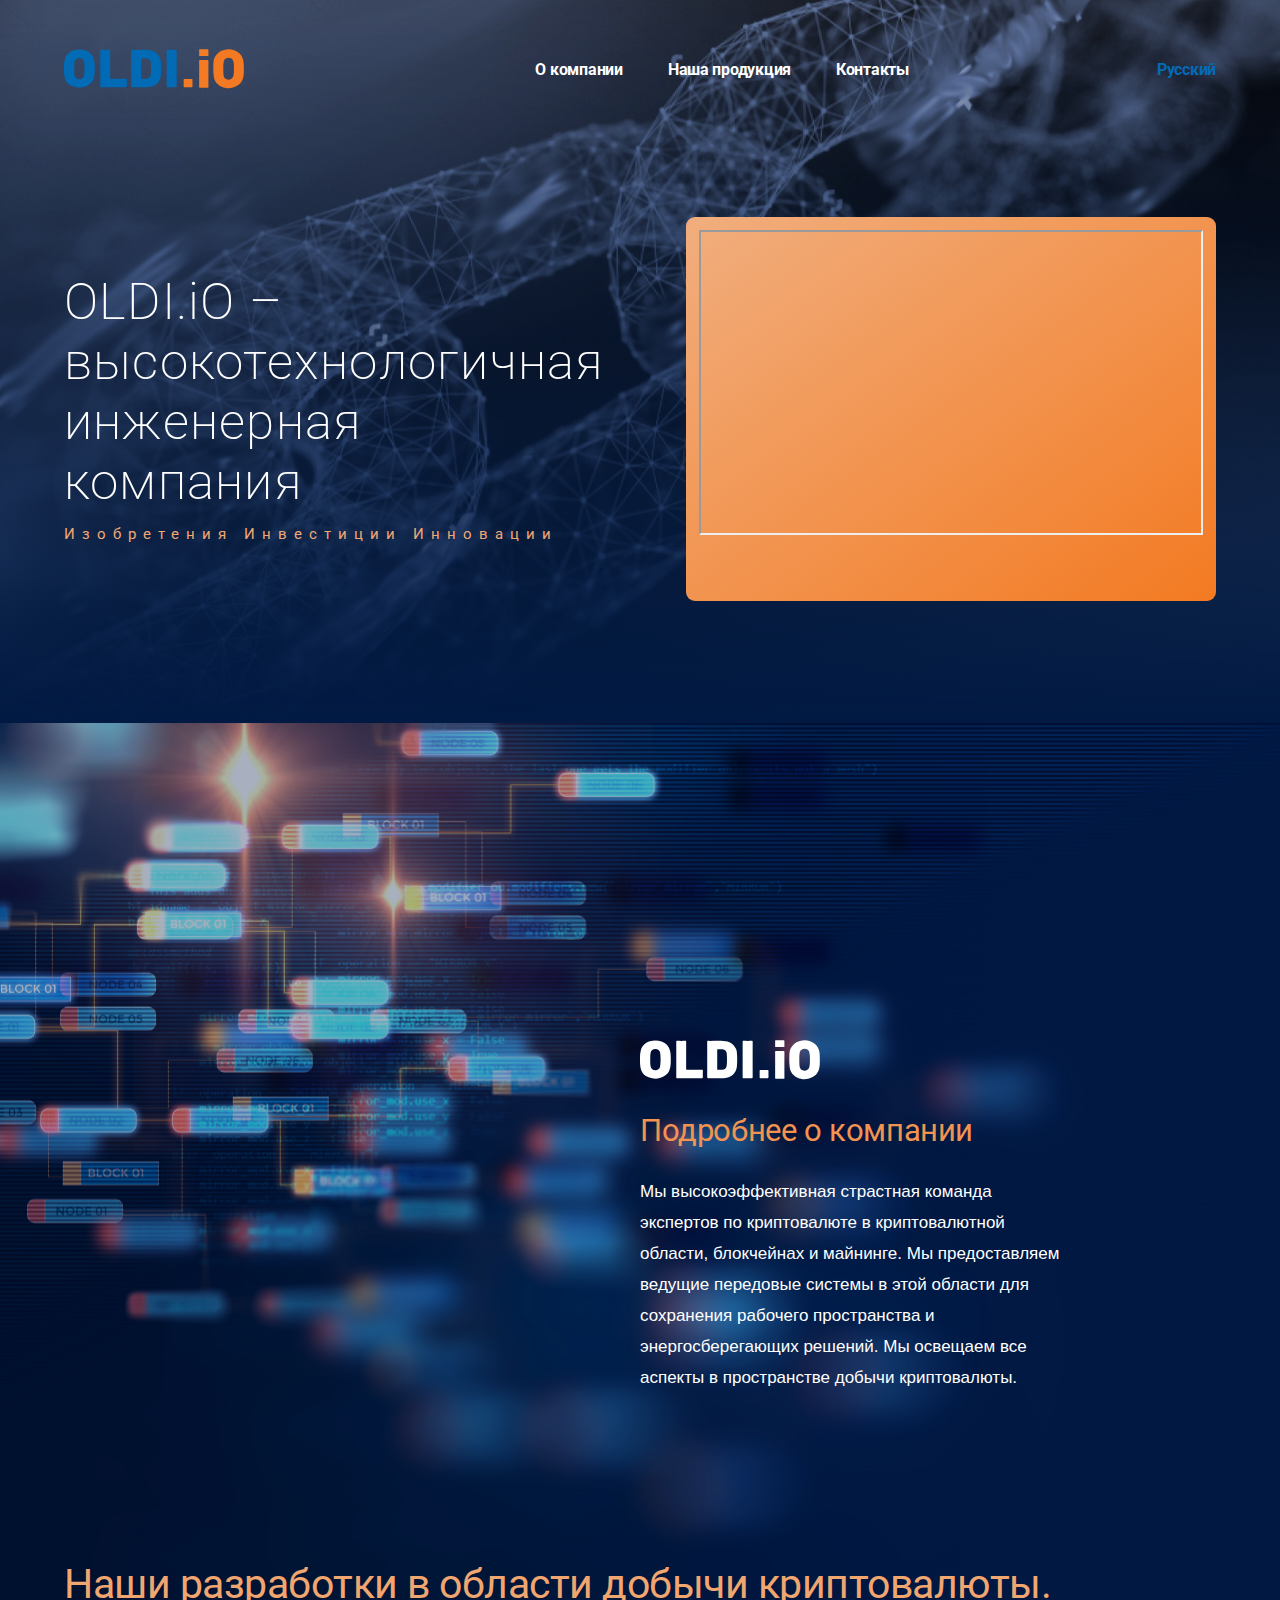
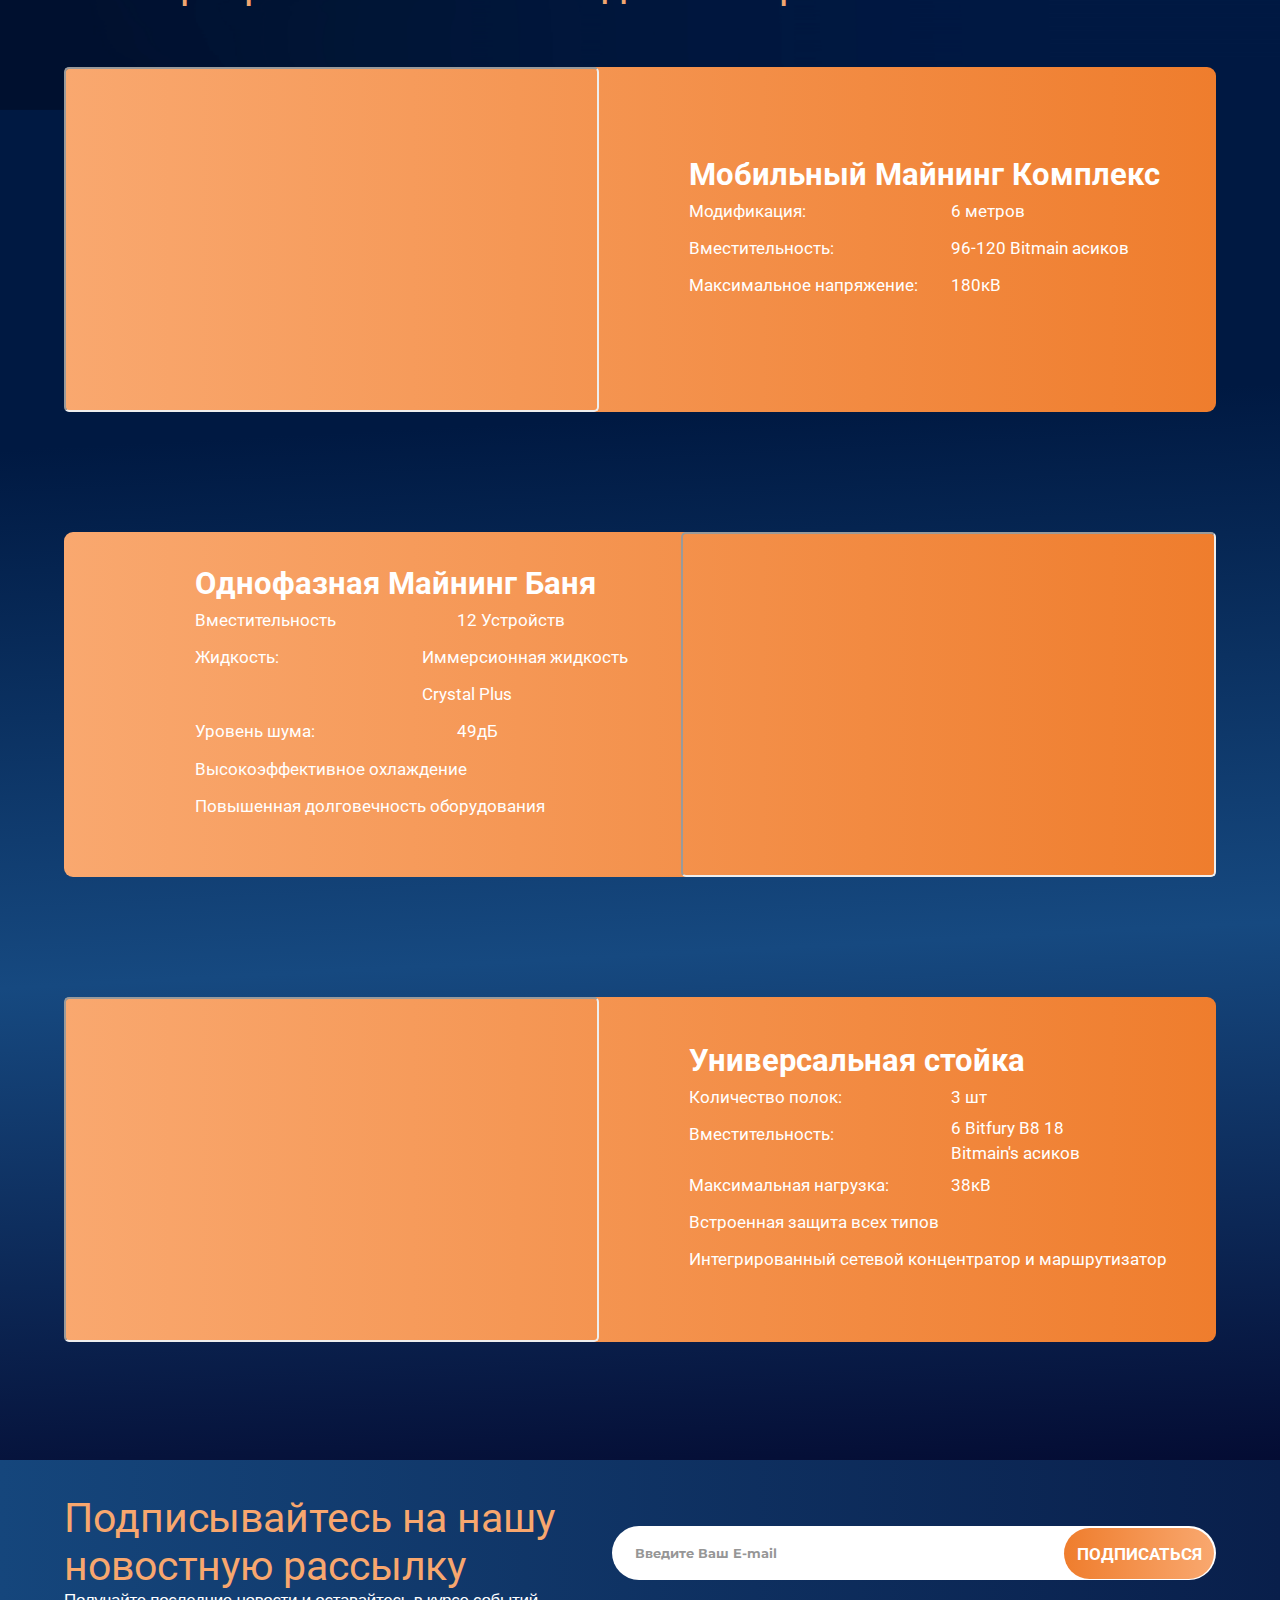
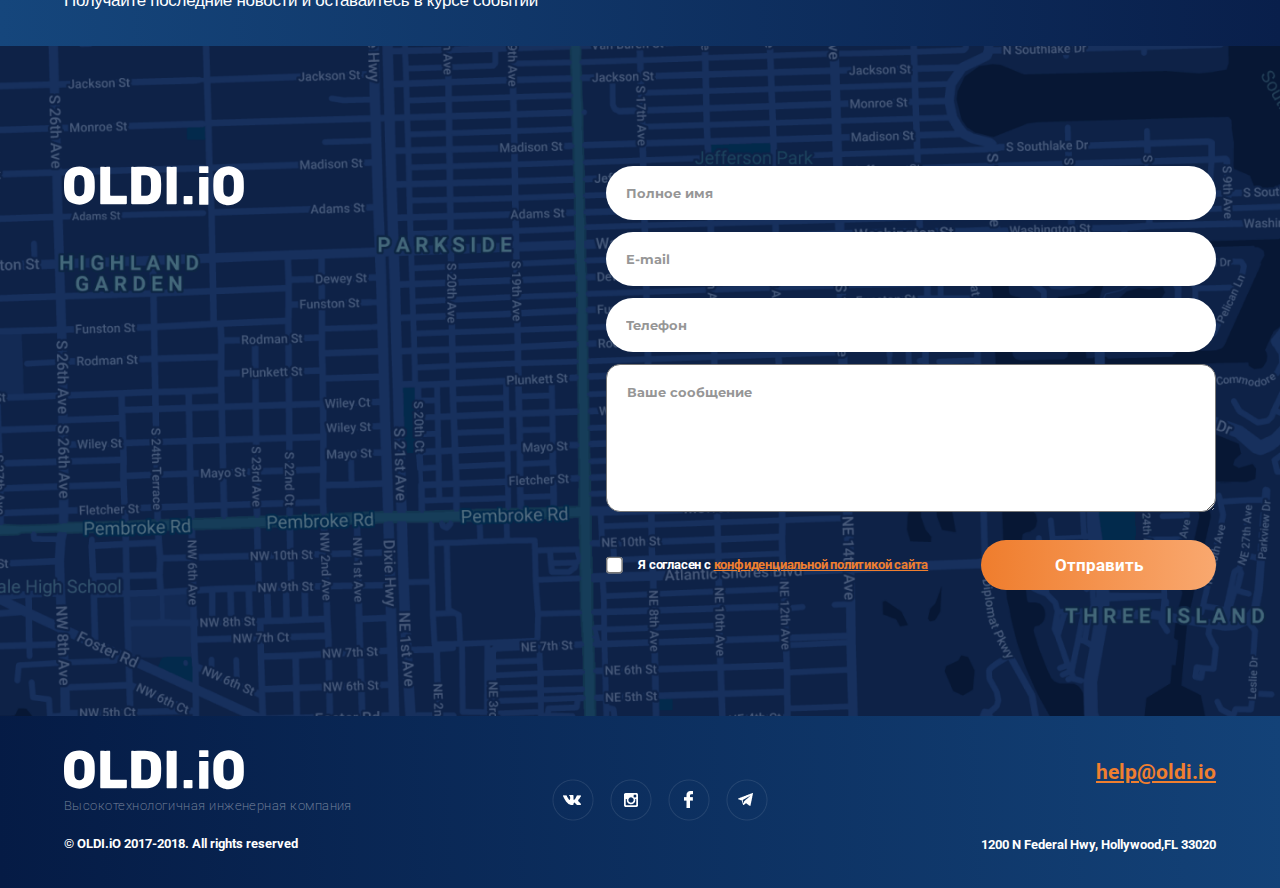
==== lang/ru/index.html @ 6ab335f1 "new_fix" ====
<!DOCTYPE html>
<html lang="en">
<head>
  <meta charset="UTF-8">
  <meta name="viewport" content="width=device-width, initial-scale=1.0">
  <meta http-equiv="X-UA-Compatible" content="ie=edge">
  <title>Oldi.io</title>
  <link rel="stylesheet" href="../../css/main.css">
  <link rel="stylesheet" href="https://use.fontawesome.com/releases/v5.3.1/css/all.css" integrity="sha384-mzrmE5qonljUremFsqc01SB46JvROS7bZs3IO2EmfFsd15uHvIt+Y8vEf7N7fWAU" crossorigin="anonymous">
  <script async>
    $(document).ready(function(){
      $("a[href*=\\#]:not([href=\\#])").on("click", function(e){
        var anchor = $(this);
        $('html, body').stop().animate({
          scrollTop: $(anchor.attr('href')).offset().top
        }, 777);
        e.preventDefault();
        return false;
      });
    });
  </script>
</head>
<body>
  <header class="header">
    <div class="header__container">
     <div class="header__topSection">
      <div class="logo">
       <a href="index.html"><img src="../../img/main_logo.svg" alt=""></a>
     </div>
     <nav>
       <div class="icon-menu">
        <span class="divide"></span>
        <span class="divide"></span>
        <span class="divide"></span>
      </div>
      <div class="main-nav">
        <ul class="menu">
          <div class="white-logo"><img src="../../img/oldi_logo.svg" alt=""></div>
          <li class="menu__item"><a class="menu__link" href="#about">О компании</a></li>
          <li class="menu__item"><a class="menu__link" href="#products">Наша продукция</a></li>
          <li class="menu__item"><a class="menu__link" href="#contacts">Контакты</a></li>
          <li class="menu__item language">
            <a href="index.html" id="switch_lang">Русский</a>
            <i class="fa fa-angle-down fa-lg" aria-hidden="true"></i>
            <ul class="submenu">
              <li><a href="../../index.html">Английский</a></li>
            </ul>
          </li>
        </ul> 
      </div>
    </nav>   
  </div>
  <div class="header__bottomSection">  
    <div class="bottomBlock">
      <div class="leftSide">
        <h1 class="leftSide__title">
          OLDI.iO – высокотехнологичная инженерная компания
        </h1>
        <div class="leftSide__subtitle">
        Изобретения Инвестиции Инновации</div>
      </div>
      <div class="rightSide">
        <div class="wrapper_top_video">
          <iframe align="absmiddle" width="100%" height="305" src="https://www.youtube.com/embed/zV1ddt6tlnE?rel=0"></iframe>
        </div>
      </div>
    </div> 
  </div>
</div>
</header>
<main>
  <section class="about" id="about">
    <div class="content_block">
      <div class="about__logo">
        <img src="../../img/oldi_logo.svg" alt="">
      </div>
      <div class="about__title">
        <h2>Подробнее о компании</h2>
      </div>
      <div class="about__text">
        <p>Мы высокоэффективная страстная команда экспертов по криптовалюте в криптовалютной области, блокчейнах и майнинге. Мы предоставляем ведущие передовые системы в этой области для сохранения рабочего пространства и энергосберегающих решений. Мы освещаем все аспекты в пространстве добычи криптовалюты. </p>
      </div>
    </div>
  </section>
  <section class="products" >
    <div class="products__container" id="products">
      <div class="title">
        <h2>Наши разработки в области добычи криптовалюты.</h2>
      </div>
      <div class="productBlock">
        <div class="productBlock__video">
          <iframe align="absmiddle" width="100%" height="345" style="border-radius: 5px;" src="https://www.youtube.com/embed/NB-iL1Y0TL0?rel=0"></iframe>
        </div>
        <div class="productBlock__spec">
          <h3>Мобильный Майнинг Комплекс</h3>
          <div class="block">
            <div class="content">
              <p class="title">Модификация:</p><p>6 метров</p>
            </div>
            <div class="content">
              <p class="title">Вместительность:</p><p>96-120 Bitmain асиков</p>
            </div>
            <div class="content">
              <p class="title">Максимальное напряжение:</p><p>180кВ</p>
            </div>
          </div>
        </div>
      </div>
      <div class="productBlock rev">
        <div class="productBlock__video">
          <iframe align="absmiddle" width="100%" height="345" style="border-radius: 5px;" src="https://www.youtube.com/embed/-QDuSfb7Z5c?rel=0"></iframe>
        </div>
        <div class="productBlock__spec">
          <h3>Однофазная Майнинг Баня</h3>
          <div class="block">
            <div class="content">
              <p class="title">Вместительность</p><p>12 Устройств</p>
            </div>
            <div class="content">
              <p class="title">Жидкость:</p><p>Иммерсионная жидкость Crystal Plus</p>
            </div>
            <div class="content">
              <p class="title">Уровень шума:</p><p>49дБ</p>
            </div>
            <div class="text">
              <p>Высокоэффективное охлаждение</p>
              <p>Повышенная долговечность оборудования</p>
            </div>
          </div>
        </div>
      </div>
      <div class="productBlock">
        <div class="productBlock__video">
          <iframe align="absmiddle" width="100%" height="345" style="border-radius: 5px;" src="https://www.youtube.com/embed/tpHV596lscE?rel=0"></iframe>
        </div>
        <div class="productBlock__spec">
          <h3>Универсальная стойка</h3>
              <div class="block">
                <div class="content">
                  <p class="title">Количество полок:</p><p>3 шт</p>
                </div>
                <div class="content">
                  <p class="title">Вместительность:</p><div class="str"><p>6 Bitfury B8 18</p> <p>Bitmain's асиков</p></div>
                </div>
                <div class="content">
                  <p class="title">Максимальная нагрузка:</p><p>38кВ</p>
                </div>
                <div class="text">
                  <p>Встроенная защита всех типов</p>
                  <p>Интегрированный сетевой концентратор и маршрутизатор</p>
                </div>
              </div>
        </div>
      </div>
    </div>
  </section>
  <section class="subscribe">
    <div class="subscribe__container">
      <div class="sub-text">
        <h3>Подписывайтесь на нашу новостную рассылку</h3>
        <p>Получайте последние новости и оставайтесь в курсе событий</p>
      </div>
      <div class="sub-mail">
        <div class="input-modern">
          <div class="done-send">
            <span>Мы отправили сообщение</span>
          </div>
          <form class="sub_form">
            <input class="mail_sub" id="mail_sub" type="email" name="q" placeholder="Введите Ваш E-mail"  />
            <button class="sendbtn" type="submit">ПОДПИСАТЬСЯ</button>
          </form>
        </div>
      </div>
    </div>
  </section>
  <section class="contacts" id="contacts">
    <div class="contacts__container">
      <div class="leftSide">
        <img src="../../img/oldi_logo.svg" alt="oldi_logo">
      </div>
      <div class="rightSide">
        <div class="content-cnt">
          <div class="wrapp-create-complex">       
            <div class="field-msg">
              <form action="" method="post" id="form_oldi">
                <div class="wrapp-input">
                  <div>
                    <input class="base-input name" id="cc_name" type="text" name="name" placeholder="Полное имя" data-error-empty="Please Enter Your Last Name" data-error-format="Error format" />
                  </div>
                </div>
                <div class="wrapp-input">
                  <div>
                    <input class="base-input" id="cc_mail" type="email" name="email" placeholder="E-mail" data-error-empty="Please Enter Your Email" data-error-format="Error format"/>
                  </div>
                </div>
                <div class="wrapp-input">
                  <div>
                    <input class="base-input" id="cc_phone" type="tel" name="phone" placeholder="Телефон" data-error-empty="Please Enter Your Phone" data-error-format="Error format"/>
                  </div>
                </div>
                <textarea class="base-textarea" id="cc_text" placeholder="Ваше сообщение" name="message"></textarea>
                <div class="footer-form ds">
                  <div class="check">
                    <label class="label-box chBox-v2">
                      <input type="checkbox" id="cc_agreement"/>
                      <div class="box"></div>
                      <span class="morka">Я согласен с  <a href="/" target="_blank">конфиденциальной политикой сайта</a></span>
                    </label>
                  </div>
                  <div class="send">
                    <input class="sendbtn" type="submit" id="form_btn" value="Отправить">
                  </div>
                </div>
              </form>
            </div>
          </div>
        </div>
      </div>
    </div>
  </section>
</main>
<footer class="footer">
  <div class="footer__container">
    <div class="footerBlock">
      <div class="copyrights">
        <img src="../../img/oldi_logo.svg" alt="">
        <p>Высокотехнологичная инженерная компания</p>
        <span class="rights">© OLDI.iO 2017-2018. All rights reserved</span>
      </div>
      <div class="social">
        <span class="ico"><a href="#"><img src="../../img/ico/vk.png" alt="vk"></a></span>
        <span class="ico"><a href="#"><img src="../../img/ico/inst.png" alt="insta"></a></span>
        <span class="ico"><a href="#"><img src="../../img/ico/face.png" alt="facebook"></a></span>
        <span class="ico"><a href="#"><img src="../../img/ico/tg.png" alt="telegram"></a></span>
      </div>
      <div class="helpAndadress">
        <a class="email" href="#">help@oldi.io</a>
        <span class="adress"> 1200 N Federal Hwy, Hollywood,FL 33020</span>
      </div>
    </div> 
  </div>
</footer>
<script src='https://cdnjs.cloudflare.com/ajax/libs/jquery/2.1.3/jquery.min.js'></script> <script src='../../js/main.js'></script> 
</body>
</html>
---- css/main.css ----
@import url("https://fonts.googleapis.com/css?family=Montserrat:100,100i,200,200i,300,300i,400,400i,500,500i,600,600i,700,700i,800,800i,900,900i");@import url("https://fonts.googleapis.com/css?family=Roboto:100,100i,300,300i,400,400i,500,500i,700,700i,900,900i");*{margin:0;padding:0;-webkit-box-sizing:border-box;box-sizing:border-box}*:after,*:before{-webkit-box-sizing:border-box;box-sizing:border-box}h1,h2,h3,h4,h5,h6,p,ul,li,a,img,input,button,textarea{margin:0;padding:0;overline:none}table{border-collapse:collapse;border-spacing:0}img{border:0}button,input,textarea{cursor:pointer}button:focus,button:active,input:focus,input:active,textarea:focus,textarea:active{outline:none}a{text-decoration:none;cursor:pointer}a:hover{text-decoration:none}li{list-style:none}.animated{-webkit-animation-duration:1s;animation-duration:1s;-webkit-animation-fill-mode:both;animation-fill-mode:both}@-webkit-keyframes fadeInUp{from{opacity:0;-webkit-transform:translate3d(0, 100%, 0);transform:translate3d(0, 100%, 0)}to{opacity:1;-webkit-transform:translate3d(0, 0, 0);transform:translate3d(0, 0, 0)}}@keyframes fadeInUp{from{opacity:0;-webkit-transform:translate3d(0, 100%, 0);transform:translate3d(0, 100%, 0)}to{opacity:1;-webkit-transform:translate3d(0, 0, 0);transform:translate3d(0, 0, 0)}}.fadeInUp{-webkit-animation-name:fadeInUp;animation-name:fadeInUp}.header{background:-webkit-gradient(linear, left top, left bottom, from(rgba(50,44,103,0.0001)), to(#011A43)),url(../img/header_bg.svg) no-repeat;background:linear-gradient(rgba(50,44,103,0.0001), #011A43),url(../img/header_bg.svg) no-repeat;background-size:cover;height:56.52vmax;padding-top:49px}@media screen and (max-width: 768px){.header{height:100vmax}}.header__container{width:90%;margin:0 auto;display:-webkit-box;display:-ms-flexbox;display:flex;-webkit-box-pack:justify;-ms-flex-pack:justify;justify-content:space-between;-webkit-box-orient:vertical;-webkit-box-direction:normal;-ms-flex-direction:column;flex-direction:column}.header__topSection{display:-webkit-box;display:-ms-flexbox;display:flex;-webkit-box-orient:horizontal;-webkit-box-direction:normal;-ms-flex-direction:row;flex-direction:row;-webkit-box-pack:justify;-ms-flex-pack:justify;justify-content:space-between;margin-bottom:10vmax}@media screen and (max-width: 768px){.header__topSection{-webkit-box-pack:center;-ms-flex-pack:center;justify-content:center}}@media screen and (max-width: 480px){.header__topSection{margin-bottom:44px}}.header__topSection .logo{height:40px;width:180px}.header__topSection nav{display:-webkit-box;display:-ms-flexbox;display:flex;-webkit-box-pack:center;-ms-flex-pack:center;justify-content:center;-webkit-box-orient:vertical;-webkit-box-direction:normal;-ms-flex-direction:column;flex-direction:column;float:left;webkit-transition:left 1s easy-out 0.5s}.header__topSection nav .icon-menu{width:20px;cursor:pointer;z-index:100;position:absolute;right:20px}.header__topSection nav .icon-menu .none{display:none}.header__topSection nav .icon-menu.close{position:absolute;right:1%;top:60px;width:32px;height:32px}.header__topSection nav .icon-menu.close:hover{opacity:0.8}.header__topSection nav .icon-menu.close:before,.header__topSection nav .icon-menu.close:after{position:absolute;left:6%;content:' ';height:17px;width:2px;background-color:#fff}@media screen and (min-width: 480px){.header__topSection nav .icon-menu.close:before,.header__topSection nav .icon-menu.close:after{right:0}}.header__topSection nav .icon-menu.close:before{-webkit-transform:rotate(45deg);transform:rotate(45deg)}.header__topSection nav .icon-menu.close:after{-webkit-transform:rotate(-45deg);transform:rotate(-45deg)}@media screen and (min-width: 769px){.header__topSection nav .icon-menu{display:none}}.header__topSection nav .divide{display:block;height:2px;margin:3px 0;background:#fff}.header__topSection nav .main-nav{display:-webkit-box;display:-ms-flexbox;display:flex;-webkit-box-align:center;-ms-flex-align:center;align-items:center}.header__topSection nav .menu{display:-webkit-box;display:-ms-flexbox;display:flex;-webkit-box-orient:horizontal;-webkit-box-direction:normal;-ms-flex-direction:row;flex-direction:row;-webkit-box-align:end;-ms-flex-align:end;align-items:flex-end}@media screen and (max-width: 768px){.header__topSection nav .menu{display:none}}.header__topSection nav .menu .white-logo{display:none}@media screen and (max-width: 768px){.header__topSection nav .menu .white-logo{background:#01204c;display:-webkit-box;display:-ms-flexbox;display:flex;width:100%;z-index:1;position:absolute;padding-top:58.5px;-webkit-box-pack:center;-ms-flex-pack:center;justify-content:center;top:-134.5px;height:133px}.header__topSection nav .menu .white-logo img{width:180px;height:40px}}.header__topSection nav .menu__item{margin-right:45px;position:relative}.header__topSection nav .menu__item:nth-child(4){margin-right:248px}.header__topSection nav .menu__item:last-child{margin-right:0}@media screen and (max-width: 768px){.header__topSection nav .menu__item:last-child{-webkit-box-pack:justify;-ms-flex-pack:justify;justify-content:space-between}}.header__topSection nav .menu__item .fa{display:none;margin-right:6%;color:#8891c2}@media screen and (max-width: 768px){.header__topSection nav .menu__item .fa{display:block}}@media screen and (max-width: 768px){.header__topSection nav .menu__item{border-top:solid 1px grey;padding:20px 0 20px 20px;background:#01204c;width:100%}}.header__topSection nav .menu__link,.header__topSection nav .menu .submenu li{font-family:'Roboto' , sans-serif;font-weight:bold;font-size:16px;line-height:19px;letter-spacing:-0.27px;color:#ffffff;display:-webkit-box;display:-ms-flexbox;display:flex;-webkit-box-orient:horizontal;-webkit-box-direction:normal;-ms-flex-flow:row nowrap;flex-flow:row nowrap;-webkit-box-pack:center;-ms-flex-pack:center;justify-content:center;-webkit-box-align:center;-ms-flex-align:center;align-items:center}@media screen and (max-width: 768px){.header__topSection nav .menu__link,.header__topSection nav .menu .submenu li{font-weight:300;opacity:1;-webkit-box-pack:start;-ms-flex-pack:start;justify-content:flex-start}}.header__topSection nav .menu.show{display:-webkit-box;display:-ms-flexbox;display:flex;-webkit-box-orient:vertical;-webkit-box-direction:normal;-ms-flex-flow:column;flex-flow:column;-webkit-box-align:start;-ms-flex-align:start;align-items:flex-start;margin-top:175px;position:absolute;left:0;width:100%}.header__topSection .language{display:-webkit-box;display:-ms-flexbox;display:flex;-webkit-box-align:center;-ms-flex-align:center;align-items:center;position:relative}.header__topSection .language .submenu{display:none;position:absolute;right:0px;top:0px;overflow:hidden}@media screen and (max-width: 768px){.header__topSection .language .submenu{padding-top:0}}.header__topSection .language .submenu li{background:#01204c;padding:10px;width:100%;text-align:center}@media screen and (max-width: 768px){.header__topSection .language .submenu li{padding-top:0;width:100%;padding:20px 0 20px 20px;text-align:left}}.header__topSection .language .submenu li a{color:#fff}.header__topSection .language .submenu li a:hover{color:#F1A874}.header__topSection .language #switch_lang{font-family:'Roboto' , sans-serif;font-weight:bold;font-size:16px;line-height:19px;letter-spacing:-0.27px;color:#036BB6}.header__topSection .language #switch_lang:hover{color:#F1A874}.header__topSection .language:hover .submenu{top:15px;display:-webkit-box;display:-ms-flexbox;display:flex;-webkit-box-align:center;-ms-flex-align:center;align-items:center;-webkit-box-pack:center;-ms-flex-pack:center;justify-content:center;width:140px;height:50px}@media screen and (max-width: 768px){.header__topSection .language:hover .submenu{border-top:1px solid grey;height:59px;top:58px;width:100%}}.header__bottomSection .bottomBlock{display:-webkit-box;display:-ms-flexbox;display:flex;-webkit-box-orient:horizontal;-webkit-box-direction:normal;-ms-flex-direction:row;flex-direction:row;-webkit-box-pack:justify;-ms-flex-pack:justify;justify-content:space-between}@media screen and (max-width: 768px){.header__bottomSection .bottomBlock{-webkit-box-orient:vertical;-webkit-box-direction:normal;-ms-flex-direction:column;flex-direction:column;-webkit-box-pack:center;-ms-flex-pack:center;justify-content:center;-webkit-box-align:center;-ms-flex-align:center;align-items:center}}.header__bottomSection .bottomBlock .leftSide{display:-webkit-box;display:-ms-flexbox;display:flex;-webkit-box-orient:vertical;-webkit-box-direction:normal;-ms-flex-direction:column;flex-direction:column;-webkit-box-pack:center;-ms-flex-pack:center;justify-content:center}.header__bottomSection .bottomBlock .leftSide__title{font-family:'Roboto', sans-serif;font-size:51px;line-height:60px;letter-spacing:1.24px;color:#fff;margin-bottom:11.5px;font-weight:200 !important;max-width:35vmax}@media screen and (max-width: 768px){.header__bottomSection .bottomBlock .leftSide__title{max-width:60vmax;text-align:center}}@media screen and (max-width: 480px){.header__bottomSection .bottomBlock .leftSide__title{font-size:31px;font-weight:300;letter-spacing:0.8px;text-align:center;line-height:40px}}.header__bottomSection .bottomBlock .leftSide__subtitle{font-family:'Roboto', sans-serif;font-size:15px;line-height:23px;letter-spacing:7px;color:#F1A874}@media screen and (max-width: 768px){.header__bottomSection .bottomBlock .leftSide__subtitle{text-align:center;margin-bottom:40px}}@media screen and (max-width: 480px){.header__bottomSection .bottomBlock .leftSide__subtitle{font-size:11px;line-height:2.09;letter-spacing:5.8px;text-align:center}}.header__bottomSection .bottomBlock .rightSide{width:46%;height:25em}@media screen and (max-width: 1330px){.header__bottomSection .bottomBlock .rightSide{height:24em}}@media screen and (max-width: 1200px){.header__bottomSection .bottomBlock .rightSide{height:305px}}@media screen and (max-width: 768px){.header__bottomSection .bottomBlock .rightSide{width:500px}}@media screen and (max-width: 480px){.header__bottomSection .bottomBlock .rightSide{width:360px}}@media screen and (max-width: 375px){.header__bottomSection .bottomBlock .rightSide{width:320px}}.header__bottomSection .bottomBlock .rightSide .wrapper_top_video{background:-webkit-gradient(linear, right bottom, left top, from(#f37a22), to(#f1ae7e));background:linear-gradient(to top left, #f37a22, #f1ae7e);padding:13px;border-radius:9px;height:100%}.about{background:url(../img/about_bg.png) no-repeat;background-color:#011A43;background-size:cover;height:987px;display:-webkit-box;display:-ms-flexbox;display:flex;-webkit-box-pack:end;-ms-flex-pack:end;justify-content:flex-end;-webkit-box-align:center;-ms-flex-align:center;align-items:center}@media screen and (max-width: 768px){.about{-webkit-box-pack:center;-ms-flex-pack:center;justify-content:center;-webkit-box-align:start;-ms-flex-align:start;align-items:flex-start;padding-top:250px}}@media screen and (max-width: 480px){.about{padding-top:130px}}.about .content_block{width:50%}@media screen and (max-width: 768px){.about .content_block{display:-webkit-box;display:-ms-flexbox;display:flex;-webkit-box-align:center;-ms-flex-align:center;align-items:center;-webkit-box-pack:center;-ms-flex-pack:center;justify-content:center;-webkit-box-orient:vertical;-webkit-box-direction:normal;-ms-flex-direction:column;flex-direction:column;width:100%}}.about__logo{margin-bottom:28px}.about__title h2{font-family:'Roboto' , sans-serif;font-size:31px;font-weight:normal;font-style:normal;font-stretch:normal;line-height:normal;letter-spacing:-0.4px;color:#f29450;margin-bottom:28px}@media screen and (max-width: 768px){.about__title h2{font-size:38px}}.about__text p{font-family:'Helvetica' , sans-serif;font-size:17px;font-weight:normal;font-style:normal;font-stretch:normal;line-height:1.82;letter-spacing:normal;color:#fff;max-width:32.98vmax}@media screen and (max-width: 768px){.about__text p{font-size:26px;max-width:60vmax;text-align:center}}@media screen and (max-width: 480px){.about__text p{font-size:17px;line-height:1.82;text-align:center}}.products{background-image:linear-gradient(177deg, #001942 24%, #164980 62%, #040c33);background-repeat:no-repeat;background-size:cover;height:1350px;position:relative}@media screen and (max-width: 480px){.products{height:1680px}}.products__container{width:90%;margin:0 auto;display:-webkit-box;display:-ms-flexbox;display:flex;-webkit-box-pack:justify;-ms-flex-pack:justify;justify-content:space-between;-webkit-box-orient:vertical;-webkit-box-direction:normal;-ms-flex-direction:column;flex-direction:column;position:absolute;top:-150px;left:0;right:0}@media screen and (max-width: 480px){.products__container{top:-450px}}.products .title h2{font-family:'Roboto', sans-serif;font-size:41px;font-weight:normal;font-style:normal;font-stretch:normal;line-height:normal;letter-spacing:-0.5px;color:#f1a670;margin-bottom:59px}@media screen and (max-width: 768px){.products .title h2{text-align:center}}@media screen and (max-width: 480px){.products .title h2{font-size:31px;letter-spacing:-0.4px;text-align:center}}.products .productBlock{display:-webkit-box;display:-ms-flexbox;display:flex;-webkit-box-orient:horizontal;-webkit-box-direction:normal;-ms-flex-direction:row;flex-direction:row;margin-bottom:120px;background:-webkit-gradient(linear, right top, left top, from(#ef7d2d), to(#f9a86f));background:linear-gradient(to left, #ef7d2d, #f9a86f);border-radius:9px}@media screen and (max-width: 480px){.products .productBlock{-webkit-box-orient:vertical;-webkit-box-direction:normal;-ms-flex-direction:column;flex-direction:column;margin-bottom:55px}}.products .productBlock.rev{-webkit-box-orient:horizontal;-webkit-box-direction:reverse;-ms-flex-direction:row-reverse;flex-direction:row-reverse}@media screen and (max-width: 480px){.products .productBlock.rev{-webkit-box-orient:vertical;-webkit-box-direction:normal;-ms-flex-direction:column;flex-direction:column}}.products .productBlock__video{width:41.80vmax}@media screen and (max-width: 480px){.products .productBlock__video{width:100%;margin-bottom:15px}}.products .productBlock__video .yt{border-radius:20px}.products .productBlock__spec{display:-webkit-box;display:-ms-flexbox;display:flex;-webkit-box-orient:vertical;-webkit-box-direction:normal;-ms-flex-direction:column;flex-direction:column;-webkit-box-pack:center;-ms-flex-pack:center;justify-content:center;padding-left:90px;font-family:'Roboto', sans-serif;font-size:17px;font-weight:normal;font-style:normal;font-stretch:normal;line-height:2.18;letter-spacing:normal;color:#fff;width:50%}.products .productBlock__spec.first .block .content .title{width:36%}.products .productBlock__spec.third .title{width:50%}.products .productBlock__spec.third .full{width:100%}.products .productBlock__spec .block{width:100%;margin:0 0 20px 0}.products .productBlock__spec .block .content{display:-webkit-box;display:-ms-flexbox;display:flex;-webkit-box-orient:horizontal;-webkit-box-direction:normal;-ms-flex-direction:row;flex-direction:row;-webkit-box-pack:start;-ms-flex-pack:start;justify-content:flex-start}.products .productBlock__spec .block .content .str p{line-height:1.48}@media screen and (max-width: 480px){.products .productBlock__spec .block .content{-webkit-box-orient:horizontal;-webkit-box-direction:normal;-ms-flex-flow:row;flex-flow:row}}@media screen and (max-width: 480px){.products .productBlock__spec .block .content .first .title{width:55%}}@media screen and (max-width: 480px){.products .productBlock__spec .block .content .first{display:-webkit-box;display:-ms-flexbox;display:flex;-webkit-box-orient:horizontal;-webkit-box-direction:normal;-ms-flex-direction:row;flex-direction:row;-webkit-box-pack:justify;-ms-flex-pack:justify;justify-content:space-between;width:94%}}@media screen and (max-width: 480px){.products .productBlock__spec .block .content .second{display:-webkit-box;display:-ms-flexbox;display:flex;-webkit-box-pack:justify;-ms-flex-pack:justify;justify-content:space-between;width:100%}}.products .productBlock__spec .block .content .title{width:54%}@media screen and (max-width: 480px){.products .productBlock__spec .block .content .title.empty{width:53%}}.products .productBlock__spec .block .content .value{font-weight:500;line-height:2.18}.products .productBlock__spec .block .text{display:-webkit-box;display:-ms-flexbox;display:flex;-webkit-box-orient:vertical;-webkit-box-direction:normal;-ms-flex-direction:column;flex-direction:column}@media screen and (max-width: 768px){.products .productBlock__spec{padding-left:15px;width:60%}}@media screen and (max-width: 480px){.products .productBlock__spec{width:100%;padding-left:0;padding:0 10px 0 15px}}.products .productBlock__spec h3{font-size:31px;line-height:normal}@media screen and (max-width: 480px){.products .productBlock__spec h3{font-size:25px;line-height:37px;font-weight:300}}.subscribe{background:-webkit-gradient(linear, left top, right top, from(#15467c), to(#091f4b));background:linear-gradient(to right, #15467c, #091f4b);height:186px;display:-webkit-box;display:-ms-flexbox;display:flex;-webkit-box-align:center;-ms-flex-align:center;align-items:center}@media screen and (max-width: 768px){.subscribe{height:260px}}.subscribe__container{width:90%;margin:0 auto;display:-webkit-box;display:-ms-flexbox;display:flex;-webkit-box-pack:justify;-ms-flex-pack:justify;justify-content:space-between;-webkit-box-orient:horizontal;-webkit-box-direction:normal;-ms-flex-direction:row;flex-direction:row;-webkit-box-align:center;-ms-flex-align:center;align-items:center}@media screen and (max-width: 768px){.subscribe__container{-webkit-box-orient:vertical;-webkit-box-direction:normal;-ms-flex-direction:column;flex-direction:column}}.subscribe__container .this-tooltip{display:none}.subscribe__container .sub-text h3{font-family:'Roboto', sans-serif;font-size:41px;font-weight:normal;font-style:normal;font-stretch:normal;line-height:normal;letter-spacing:-0.1px;color:#f8a76e}@media screen and (max-width: 480px){.subscribe__container .sub-text h3{font-size:31px;text-align:center}}.subscribe__container .sub-text p{font-family:Helvetica;font-size:17px;font-weight:normal;font-style:normal;font-stretch:normal;line-height:1.35;letter-spacing:-0.3px;color:#fff}@media screen and (max-width: 768px){.subscribe__container .sub-text p{text-align:center;margin-bottom:20px}}.subscribe__container .sub-mail{height:54px}@media screen and (max-width: 480px){.subscribe__container .sub-mail{width:100%}}.subscribe__container .done-send{display:none}.subscribe__container .sub_form{position:relative}.subscribe__container .sub_form .mail_sub{width:604px;height:54px;border-radius:100px;padding-left:23px;border:none;line-height:1.77;font-family:'Montserrat',sans-serif;font-size:13px;font-weight:bold;font-style:normal;font-stretch:normal;line-height:1.77;letter-spacing:normal;color:#969696}@media screen and (max-width: 480px){.subscribe__container .sub_form .mail_sub{width:100%}}.subscribe__container .sub_form .mail_sub::-webkit-input-placeholder{font-family:'Montserrat',sans-serif;font-size:13px;font-weight:bold;font-style:normal;font-stretch:normal;line-height:1.77;letter-spacing:normal;color:#969696}.subscribe__container .sub_form .mail_sub::-moz-placeholder{font-family:'Montserrat',sans-serif;font-size:13px;font-weight:bold;font-style:normal;font-stretch:normal;line-height:1.77;letter-spacing:normal;color:#969696}.subscribe__container .sub_form .mail_sub:-moz-placeholder{font-family:'Montserrat',sans-serif;font-size:13px;font-weight:bold;font-style:normal;font-stretch:normal;line-height:1.77;letter-spacing:normal;color:#969696}.subscribe__container .sub_form .mail_sub:-ms-input-placeholder{font-family:'Montserrat',sans-serif;font-size:13px;font-weight:bold;font-style:normal;font-stretch:normal;line-height:1.77;letter-spacing:normal;color:#969696}.subscribe__container .sendbtn{position:absolute;border:none;border-radius:100px;background:-webkit-gradient(linear, left top, right top, from(#ef7d2d), to(#f9a86f));background:linear-gradient(to right, #ef7d2d, #f9a86f);right:2px;top:2px;width:150px;height:51px;color:#fff;font-family:'Roboto', sans-serif;font-size:17px;font-weight:bold}.contacts{background:url(../img/contacts_bg.png);background-size:cover;background-color:#011a43;height:670px}.contacts__container{width:90%;margin:0 auto;display:-webkit-box;display:-ms-flexbox;display:flex;-webkit-box-pack:justify;-ms-flex-pack:justify;justify-content:space-between;-webkit-box-orient:horizontal;-webkit-box-direction:normal;-ms-flex-direction:row;flex-direction:row;padding-top:120px}@media screen and (max-width: 768px){.contacts__container{-webkit-box-orient:vertical;-webkit-box-direction:normal;-ms-flex-direction:column;flex-direction:column;-webkit-box-align:center;-ms-flex-align:center;align-items:center;padding-top:55px}}.contacts__container .leftSide{width:50%}@media screen and (max-width: 768px){.contacts__container .leftSide{display:-webkit-box;display:-ms-flexbox;display:flex;-webkit-box-pack:center;-ms-flex-pack:center;justify-content:center;width:100%;margin-bottom:40px}}@media screen and (max-width: 480px){.contacts__container .rightSide{width:100%}}.contacts__container .rightSide .base-input{width:610px;height:54px;border-radius:27px;padding-left:20px;border:none;color:#969696;margin-bottom:12px;line-height:1.77;font-family:'Montserrat',sans-serif;font-size:13px;font-weight:bold;font-style:normal;font-stretch:normal}@media screen and (max-width: 480px){.contacts__container .rightSide .base-input{width:100%}}.contacts__container .rightSide .base-input::-webkit-input-placeholder{font-family:'Montserrat',sans-serif;font-size:13px;font-weight:bold;font-style:normal;font-stretch:normal;line-height:1.77;letter-spacing:normal;color:#969696}.contacts__container .rightSide .base-input::-moz-placeholder{font-family:'Montserrat',sans-serif;font-size:13px;font-weight:bold;font-style:normal;font-stretch:normal;line-height:1.77;letter-spacing:normal;color:#969696}.contacts__container .rightSide .base-input:-moz-placeholder{font-family:'Montserrat',sans-serif;font-size:13px;font-weight:bold;font-style:normal;font-stretch:normal;line-height:1.77;letter-spacing:normal;color:#969696}.contacts__container .rightSide .base-input:-ms-input-placeholder{font-family:'Montserrat',sans-serif;font-size:13px;font-weight:bold;font-style:normal;font-stretch:normal;line-height:1.77;letter-spacing:normal;color:#969696}.contacts__container .rightSide .base-textarea{width:610px;height:148px;border-radius:14px;padding:16px 0 0 20px;margin-bottom:24px;font-family:'Montserrat',sans-serif;font-size:13px;font-weight:bold;font-style:normal;font-stretch:normal;line-height:1.77;letter-spacing:normal;color:#969696}@media screen and (max-width: 480px){.contacts__container .rightSide .base-textarea{width:100%}}.contacts__container .rightSide .base-textarea::-webkit-input-placeholder{font-family:'Montserrat',sans-serif;font-size:13px;font-weight:bold;font-style:normal;font-stretch:normal;line-height:1.77;letter-spacing:normal;color:#969696}.contacts__container .rightSide .base-textarea::-moz-placeholder{font-family:'Montserrat',sans-serif;font-size:13px;font-weight:bold;font-style:normal;font-stretch:normal;line-height:1.77;letter-spacing:normal;color:#969696}.contacts__container .rightSide .footer-form{display:-webkit-box;display:-ms-flexbox;display:flex;-webkit-box-orient:horizontal;-webkit-box-direction:normal;-ms-flex-direction:row;flex-direction:row;-webkit-box-pack:justify;-ms-flex-pack:justify;justify-content:space-between;-webkit-box-align:center;-ms-flex-align:center;align-items:center}@media screen and (max-width: 480px){.contacts__container .rightSide .footer-form{-webkit-box-orient:vertical;-webkit-box-direction:normal;-ms-flex-direction:column;flex-direction:column}}@media screen and (max-width: 375px){.contacts__container .rightSide .footer-form .send{width:100%}}.contacts__container .rightSide .label-box{display:-webkit-box;display:-ms-flexbox;display:flex;-webkit-box-orient:horizontal;-webkit-box-direction:normal;-ms-flex-direction:row;flex-direction:row;-webkit-box-pack:justify;-ms-flex-pack:justify;justify-content:space-between;-webkit-box-align:center;-ms-flex-align:center;align-items:center}@media screen and (max-width: 480px){.contacts__container .rightSide .label-box{margin-bottom:30px}}.contacts__container .rightSide .label-box a{color:#f07f2f;text-decoration:underline}.contacts__container .rightSide .morka{font-family:'Roboto', sans-serif;font-size:13px;font-weight:bold;font-style:normal;font-stretch:normal;line-height:1.46;letter-spacing:-0.2px;color:#fff}.contacts__container .rightSide #cc_agreement{margin-right:10px;zoom:1.4}.contacts__container .rightSide .sendbtn{border:none;border-radius:100px;background:-webkit-gradient(linear, left top, right top, from(#ef7d2d), to(#f9a86f));background:linear-gradient(to right, #ef7d2d, #f9a86f);width:235px;height:50px;color:#fff;font-family:'Roboto', sans-serif;font-size:17px;font-weight:bold}@media screen and (max-width: 375px){.contacts__container .rightSide .sendbtn{text-transform:uppercase;width:100%}}.footer{background:linear-gradient(88deg, #051b45, #134278);height:172px;display:-webkit-box;display:-ms-flexbox;display:flex;-webkit-box-align:center;-ms-flex-align:center;align-items:center}@media screen and (max-width: 480px){.footer{height:288px}}.footer__container{width:90%;margin:0 auto;display:-webkit-box;display:-ms-flexbox;display:flex;-webkit-box-pack:justify;-ms-flex-pack:justify;justify-content:space-between;-webkit-box-orient:vertical;-webkit-box-direction:normal;-ms-flex-direction:column;flex-direction:column}.footer__container .footerBlock{display:-webkit-box;display:-ms-flexbox;display:flex;-webkit-box-orient:horizontal;-webkit-box-direction:normal;-ms-flex-direction:row;flex-direction:row;-webkit-box-pack:justify;-ms-flex-pack:justify;justify-content:space-between;-webkit-box-align:center;-ms-flex-align:center;align-items:center}@media screen and (max-width: 480px){.footer__container .footerBlock{-webkit-box-orient:vertical;-webkit-box-direction:normal;-ms-flex-direction:column;flex-direction:column;position:relative}}@media screen and (max-width: 480px){.footer__container .footerBlock .copyrights{display:-webkit-box;display:-ms-flexbox;display:flex;-webkit-box-align:center;-ms-flex-align:center;align-items:center;-webkit-box-pack:center;-ms-flex-pack:center;justify-content:center;-webkit-box-orient:vertical;-webkit-box-direction:normal;-ms-flex-direction:column;flex-direction:column}}@media screen and (max-width: 375px){.footer__container .footerBlock .copyrights{margin-top:30px}}@media screen and (max-width: 375px){.footer__container .footerBlock .copyrights img{width:110px;margin-bottom:7px}}.footer__container .footerBlock .copyrights p{font-family:'Roboto', sans-serif;font-size:13px;line-height:23px;letter-spacing:.46px;font-weight:200;color:#fff;opacity:0.45;margin-bottom:15px}@media screen and (max-width: 375px){.footer__container .footerBlock .copyrights p{margin-bottom:100px}}.footer__container .footerBlock .copyrights .rights{font-family:'Roboto', sans-serif;font-size:13px;line-height:23px;font-weight:bold;color:#fff}@media screen and (max-width: 480px){.footer__container .footerBlock .copyrights .rights{font-weight:300;line-height:1.77}}@media screen and (max-width: 480px){.footer__container .footerBlock .social{display:none}}.footer__container .footerBlock .social .ico{margin-right:12px}.footer__container .footerBlock .helpAndadress{display:-webkit-box;display:-ms-flexbox;display:flex;-webkit-box-orient:vertical;-webkit-box-direction:normal;-ms-flex-direction:column;flex-direction:column;-webkit-box-align:end;-ms-flex-align:end;align-items:flex-end}@media screen and (max-width: 375px){.footer__container .footerBlock .helpAndadress{position:absolute;-webkit-box-align:center;-ms-flex-align:center;align-items:center;top:95px}}.footer__container .footerBlock .helpAndadress .email{font-family:'Roboto',sans-serif;font-weight:bold;font-size:21px;line-height:45px;color:#F07F2F;margin-bottom:40px;text-decoration:underline}@media screen and (max-width: 375px){.footer__container .footerBlock .helpAndadress .email{margin-bottom:0;font-size:17px;line-height:2.65;letter-spacing:0.6px}}.footer__container .footerBlock .helpAndadress .adress{font-family:'Roboto',sans-serif;font-weight:bold;font-size:13px;line-height:19px;color:#fff}.collapsed{opacity:0;visibility:hidden;pointer-events:none;-webkit-transition:all .2s ease-in-out;transition:all .2s ease-in-out}.form-valid{-webkit-box-shadow:0 4px 8px #708EFF;box-shadow:0 4px 8px #708EFF}.form-invalid{-webkit-box-shadow:0 4px 8px #F67B7B;box-shadow:0 4px 8px #F67B7B}

/*# sourceMappingURL=main.css.map */
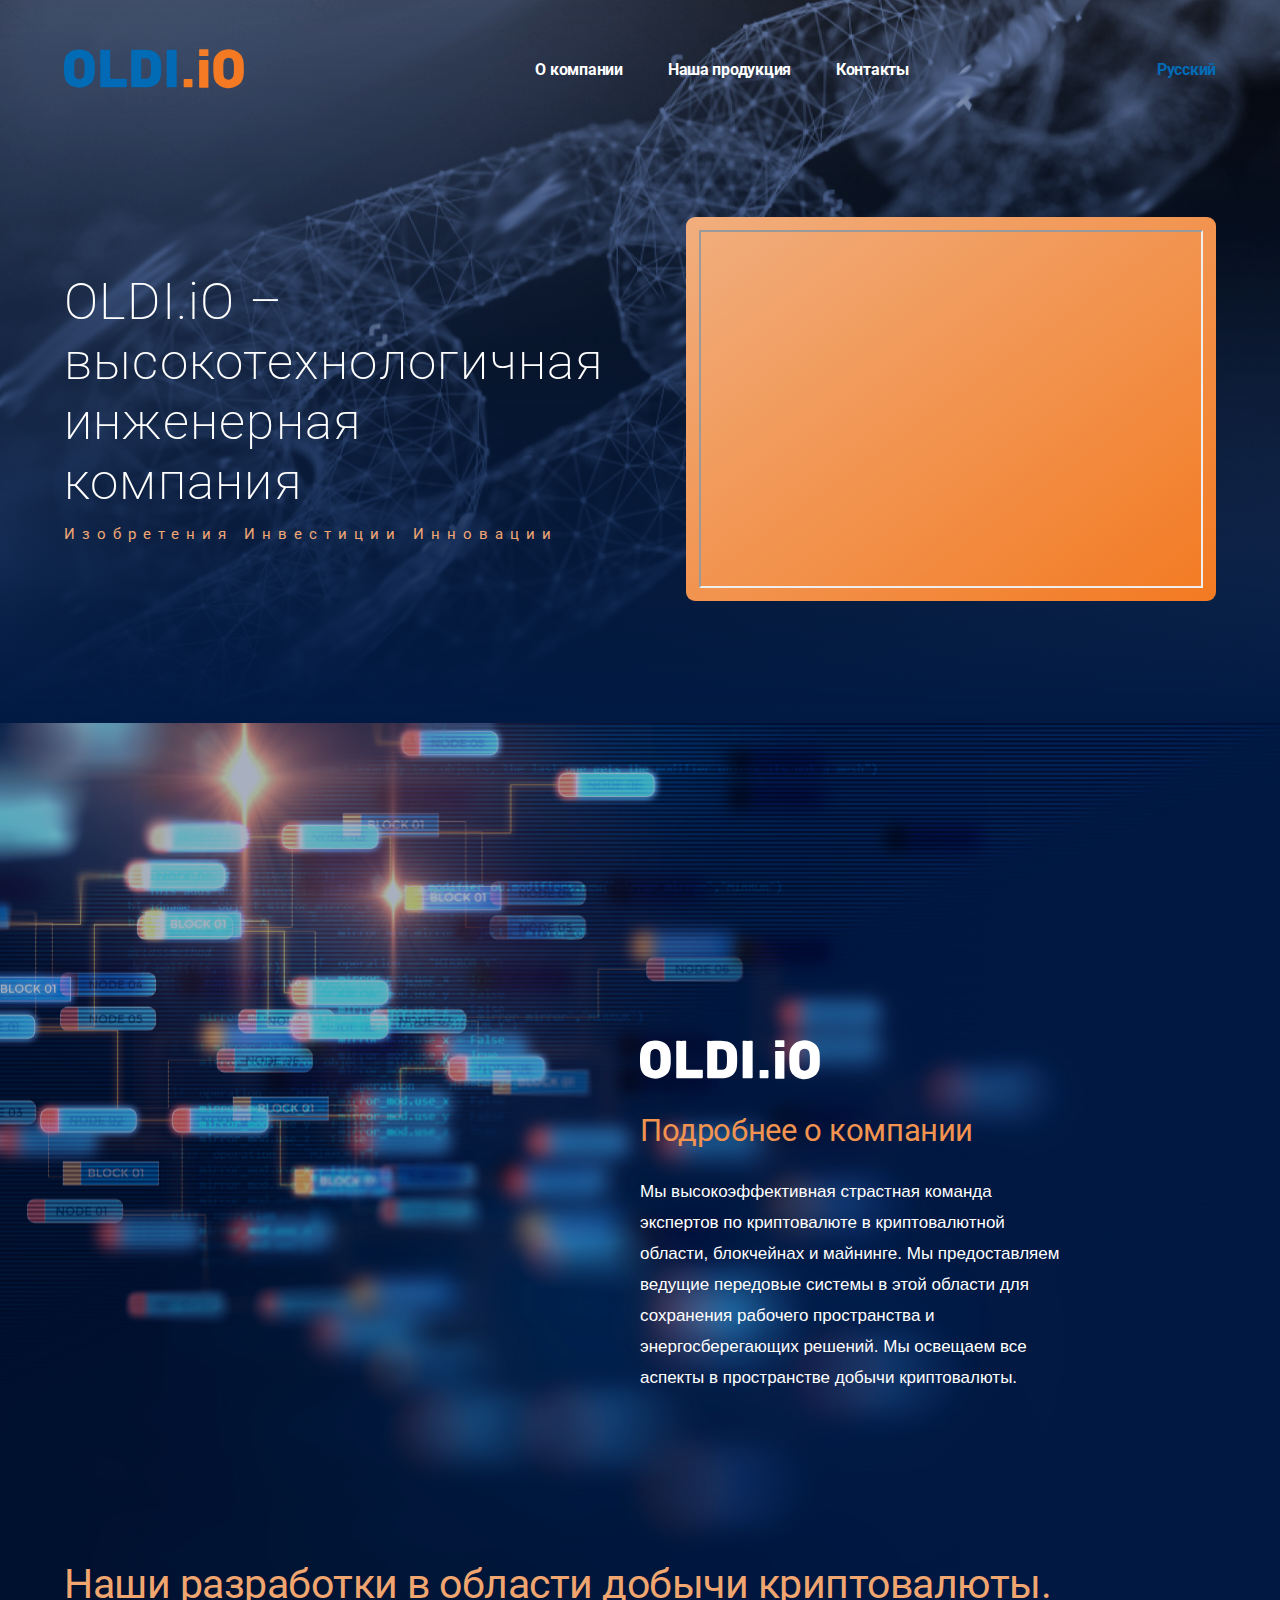
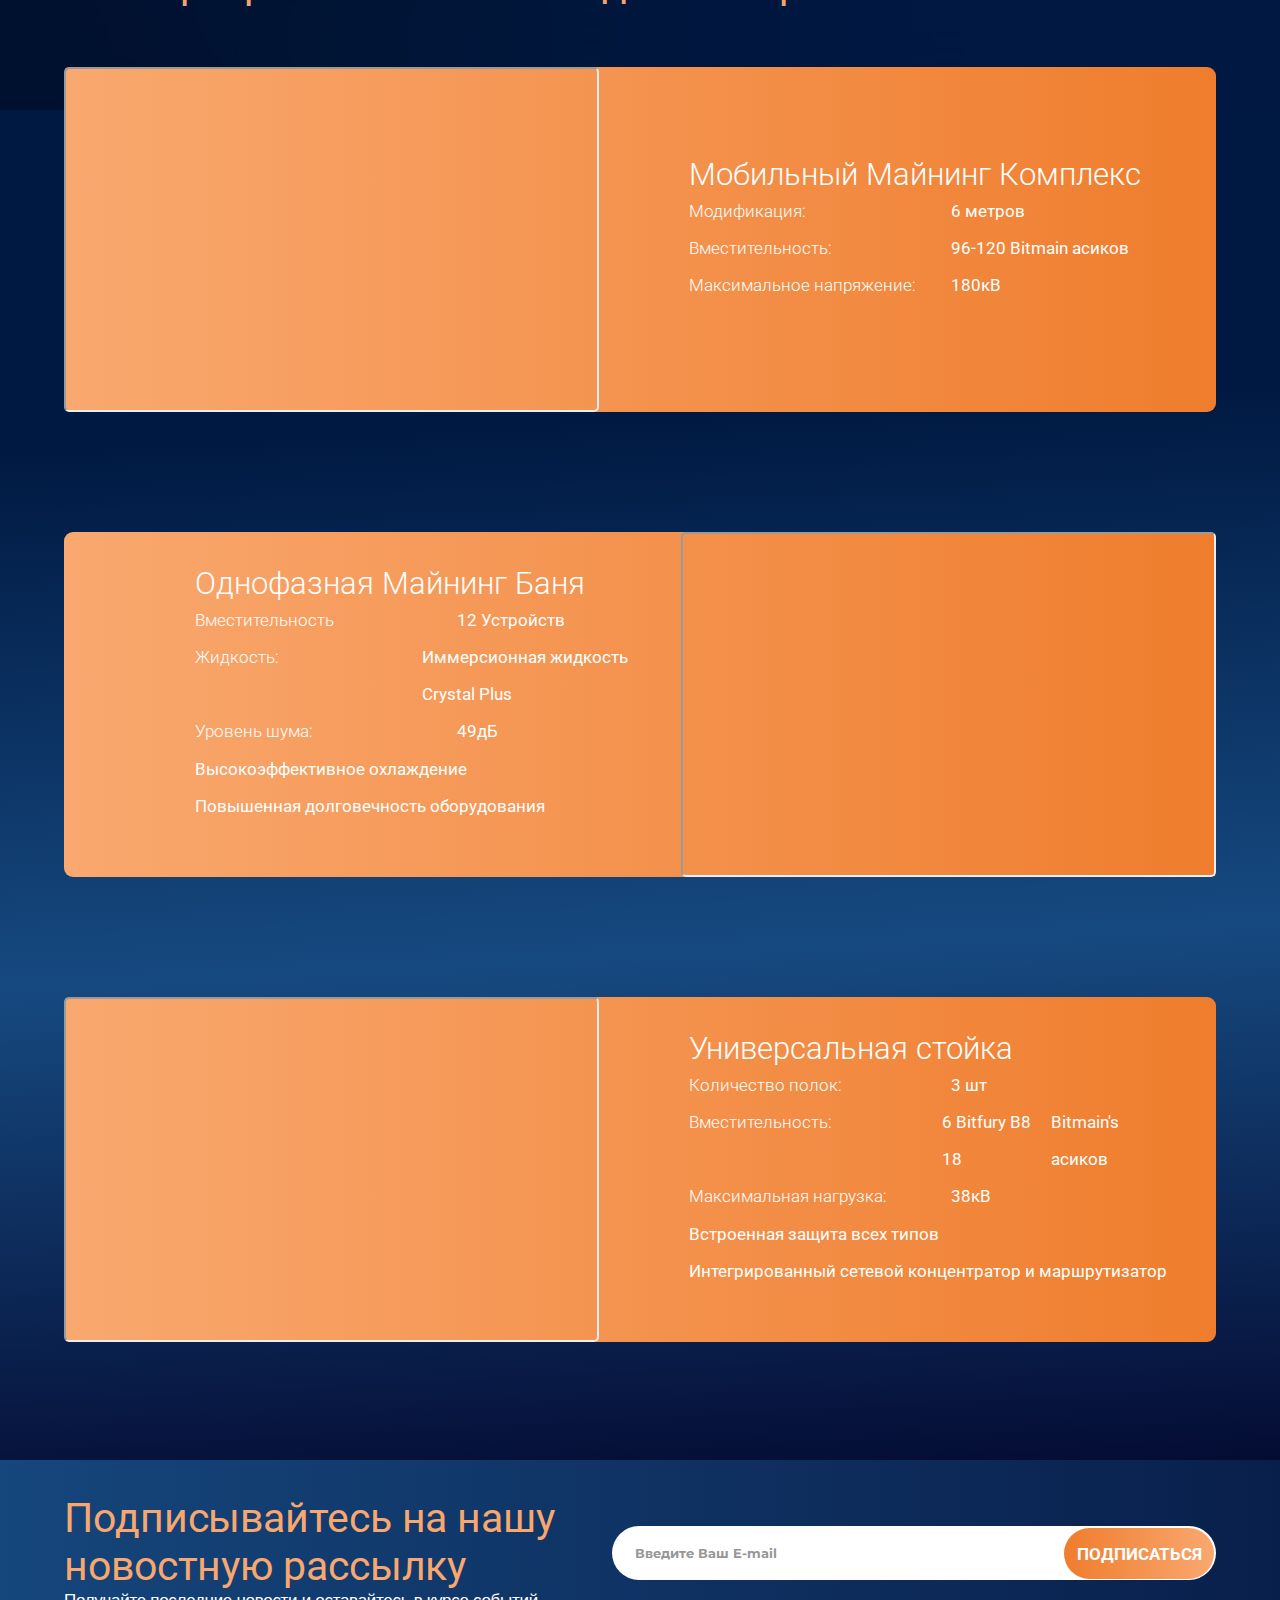
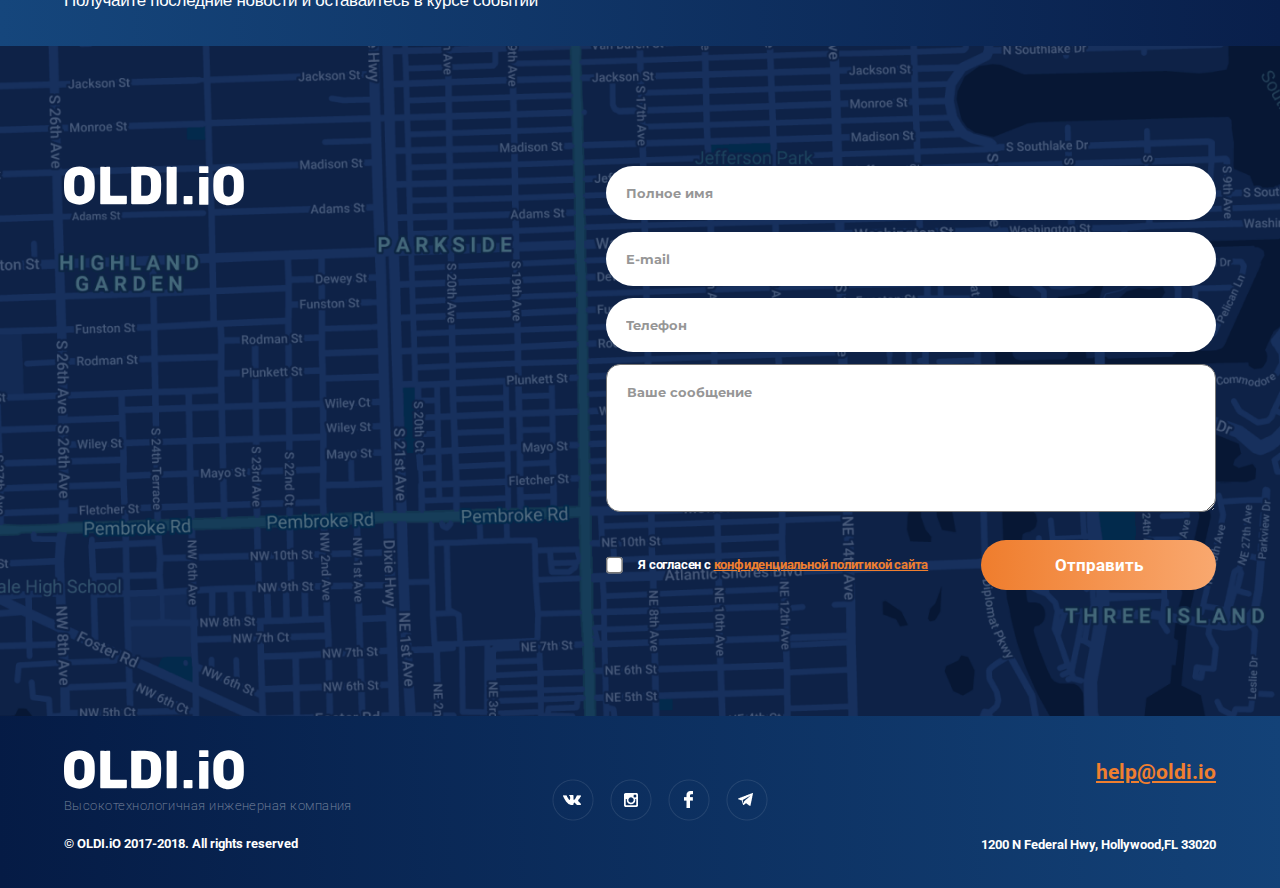
==== commit 4aab103c: "lang_fix" ====
--- a/lang/ru/index.html
+++ b/lang/ru/index.html
@@ -61,7 +61,7 @@
       </div>
       <div class="rightSide">
         <div class="wrapper_top_video">
-          <iframe align="absmiddle" width="100%" height="305" src="https://www.youtube.com/embed/zV1ddt6tlnE?rel=0"></iframe>
+          <iframe align="absmiddle" width="100%" height="100%" src="https://www.youtube.com/embed/zV1ddt6tlnE?rel=0"></iframe>
         </div>
       </div>
     </div> 
--- a/css/main.css
+++ b/css/main.css
@@ -1,3 +1,3 @@
-@import url("https://fonts.googleapis.com/css?family=Montserrat:100,100i,200,200i,300,300i,400,400i,500,500i,600,600i,700,700i,800,800i,900,900i");@import url("https://fonts.googleapis.com/css?family=Roboto:100,100i,300,300i,400,400i,500,500i,700,700i,900,900i");*{margin:0;padding:0;-webkit-box-sizing:border-box;box-sizing:border-box}*:after,*:before{-webkit-box-sizing:border-box;box-sizing:border-box}h1,h2,h3,h4,h5,h6,p,ul,li,a,img,input,button,textarea{margin:0;padding:0;overline:none}table{border-collapse:collapse;border-spacing:0}img{border:0}button,input,textarea{cursor:pointer}button:focus,button:active,input:focus,input:active,textarea:focus,textarea:active{outline:none}a{text-decoration:none;cursor:pointer}a:hover{text-decoration:none}li{list-style:none}.animated{-webkit-animation-duration:1s;animation-duration:1s;-webkit-animation-fill-mode:both;animation-fill-mode:both}@-webkit-keyframes fadeInUp{from{opacity:0;-webkit-transform:translate3d(0, 100%, 0);transform:translate3d(0, 100%, 0)}to{opacity:1;-webkit-transform:translate3d(0, 0, 0);transform:translate3d(0, 0, 0)}}@keyframes fadeInUp{from{opacity:0;-webkit-transform:translate3d(0, 100%, 0);transform:translate3d(0, 100%, 0)}to{opacity:1;-webkit-transform:translate3d(0, 0, 0);transform:translate3d(0, 0, 0)}}.fadeInUp{-webkit-animation-name:fadeInUp;animation-name:fadeInUp}.header{background:-webkit-gradient(linear, left top, left bottom, from(rgba(50,44,103,0.0001)), to(#011A43)),url(../img/header_bg.svg) no-repeat;background:linear-gradient(rgba(50,44,103,0.0001), #011A43),url(../img/header_bg.svg) no-repeat;background-size:cover;height:56.52vmax;padding-top:49px}@media screen and (max-width: 768px){.header{height:100vmax}}.header__container{width:90%;margin:0 auto;display:-webkit-box;display:-ms-flexbox;display:flex;-webkit-box-pack:justify;-ms-flex-pack:justify;justify-content:space-between;-webkit-box-orient:vertical;-webkit-box-direction:normal;-ms-flex-direction:column;flex-direction:column}.header__topSection{display:-webkit-box;display:-ms-flexbox;display:flex;-webkit-box-orient:horizontal;-webkit-box-direction:normal;-ms-flex-direction:row;flex-direction:row;-webkit-box-pack:justify;-ms-flex-pack:justify;justify-content:space-between;margin-bottom:10vmax}@media screen and (max-width: 768px){.header__topSection{-webkit-box-pack:center;-ms-flex-pack:center;justify-content:center}}@media screen and (max-width: 480px){.header__topSection{margin-bottom:44px}}.header__topSection .logo{height:40px;width:180px}.header__topSection nav{display:-webkit-box;display:-ms-flexbox;display:flex;-webkit-box-pack:center;-ms-flex-pack:center;justify-content:center;-webkit-box-orient:vertical;-webkit-box-direction:normal;-ms-flex-direction:column;flex-direction:column;float:left;webkit-transition:left 1s easy-out 0.5s}.header__topSection nav .icon-menu{width:20px;cursor:pointer;z-index:100;position:absolute;right:20px}.header__topSection nav .icon-menu .none{display:none}.header__topSection nav .icon-menu.close{position:absolute;right:1%;top:60px;width:32px;height:32px}.header__topSection nav .icon-menu.close:hover{opacity:0.8}.header__topSection nav .icon-menu.close:before,.header__topSection nav .icon-menu.close:after{position:absolute;left:6%;content:' ';height:17px;width:2px;background-color:#fff}@media screen and (min-width: 480px){.header__topSection nav .icon-menu.close:before,.header__topSection nav .icon-menu.close:after{right:0}}.header__topSection nav .icon-menu.close:before{-webkit-transform:rotate(45deg);transform:rotate(45deg)}.header__topSection nav .icon-menu.close:after{-webkit-transform:rotate(-45deg);transform:rotate(-45deg)}@media screen and (min-width: 769px){.header__topSection nav .icon-menu{display:none}}.header__topSection nav .divide{display:block;height:2px;margin:3px 0;background:#fff}.header__topSection nav .main-nav{display:-webkit-box;display:-ms-flexbox;display:flex;-webkit-box-align:center;-ms-flex-align:center;align-items:center}.header__topSection nav .menu{display:-webkit-box;display:-ms-flexbox;display:flex;-webkit-box-orient:horizontal;-webkit-box-direction:normal;-ms-flex-direction:row;flex-direction:row;-webkit-box-align:end;-ms-flex-align:end;align-items:flex-end}@media screen and (max-width: 768px){.header__topSection nav .menu{display:none}}.header__topSection nav .menu .white-logo{display:none}@media screen and (max-width: 768px){.header__topSection nav .menu .white-logo{background:#01204c;display:-webkit-box;display:-ms-flexbox;display:flex;width:100%;z-index:1;position:absolute;padding-top:58.5px;-webkit-box-pack:center;-ms-flex-pack:center;justify-content:center;top:-134.5px;height:133px}.header__topSection nav .menu .white-logo img{width:180px;height:40px}}.header__topSection nav .menu__item{margin-right:45px;position:relative}.header__topSection nav .menu__item:nth-child(4){margin-right:248px}.header__topSection nav .menu__item:last-child{margin-right:0}@media screen and (max-width: 768px){.header__topSection nav .menu__item:last-child{-webkit-box-pack:justify;-ms-flex-pack:justify;justify-content:space-between}}.header__topSection nav .menu__item .fa{display:none;margin-right:6%;color:#8891c2}@media screen and (max-width: 768px){.header__topSection nav .menu__item .fa{display:block}}@media screen and (max-width: 768px){.header__topSection nav .menu__item{border-top:solid 1px grey;padding:20px 0 20px 20px;background:#01204c;width:100%}}.header__topSection nav .menu__link,.header__topSection nav .menu .submenu li{font-family:'Roboto' , sans-serif;font-weight:bold;font-size:16px;line-height:19px;letter-spacing:-0.27px;color:#ffffff;display:-webkit-box;display:-ms-flexbox;display:flex;-webkit-box-orient:horizontal;-webkit-box-direction:normal;-ms-flex-flow:row nowrap;flex-flow:row nowrap;-webkit-box-pack:center;-ms-flex-pack:center;justify-content:center;-webkit-box-align:center;-ms-flex-align:center;align-items:center}@media screen and (max-width: 768px){.header__topSection nav .menu__link,.header__topSection nav .menu .submenu li{font-weight:300;opacity:1;-webkit-box-pack:start;-ms-flex-pack:start;justify-content:flex-start}}.header__topSection nav .menu.show{display:-webkit-box;display:-ms-flexbox;display:flex;-webkit-box-orient:vertical;-webkit-box-direction:normal;-ms-flex-flow:column;flex-flow:column;-webkit-box-align:start;-ms-flex-align:start;align-items:flex-start;margin-top:175px;position:absolute;left:0;width:100%}.header__topSection .language{display:-webkit-box;display:-ms-flexbox;display:flex;-webkit-box-align:center;-ms-flex-align:center;align-items:center;position:relative}.header__topSection .language .submenu{display:none;position:absolute;right:0px;top:0px;overflow:hidden}@media screen and (max-width: 768px){.header__topSection .language .submenu{padding-top:0}}.header__topSection .language .submenu li{background:#01204c;padding:10px;width:100%;text-align:center}@media screen and (max-width: 768px){.header__topSection .language .submenu li{padding-top:0;width:100%;padding:20px 0 20px 20px;text-align:left}}.header__topSection .language .submenu li a{color:#fff}.header__topSection .language .submenu li a:hover{color:#F1A874}.header__topSection .language #switch_lang{font-family:'Roboto' , sans-serif;font-weight:bold;font-size:16px;line-height:19px;letter-spacing:-0.27px;color:#036BB6}.header__topSection .language #switch_lang:hover{color:#F1A874}.header__topSection .language:hover .submenu{top:15px;display:-webkit-box;display:-ms-flexbox;display:flex;-webkit-box-align:center;-ms-flex-align:center;align-items:center;-webkit-box-pack:center;-ms-flex-pack:center;justify-content:center;width:140px;height:50px}@media screen and (max-width: 768px){.header__topSection .language:hover .submenu{border-top:1px solid grey;height:59px;top:58px;width:100%}}.header__bottomSection .bottomBlock{display:-webkit-box;display:-ms-flexbox;display:flex;-webkit-box-orient:horizontal;-webkit-box-direction:normal;-ms-flex-direction:row;flex-direction:row;-webkit-box-pack:justify;-ms-flex-pack:justify;justify-content:space-between}@media screen and (max-width: 768px){.header__bottomSection .bottomBlock{-webkit-box-orient:vertical;-webkit-box-direction:normal;-ms-flex-direction:column;flex-direction:column;-webkit-box-pack:center;-ms-flex-pack:center;justify-content:center;-webkit-box-align:center;-ms-flex-align:center;align-items:center}}.header__bottomSection .bottomBlock .leftSide{display:-webkit-box;display:-ms-flexbox;display:flex;-webkit-box-orient:vertical;-webkit-box-direction:normal;-ms-flex-direction:column;flex-direction:column;-webkit-box-pack:center;-ms-flex-pack:center;justify-content:center}.header__bottomSection .bottomBlock .leftSide__title{font-family:'Roboto', sans-serif;font-size:51px;line-height:60px;letter-spacing:1.24px;color:#fff;margin-bottom:11.5px;font-weight:200 !important;max-width:35vmax}@media screen and (max-width: 768px){.header__bottomSection .bottomBlock .leftSide__title{max-width:60vmax;text-align:center}}@media screen and (max-width: 480px){.header__bottomSection .bottomBlock .leftSide__title{font-size:31px;font-weight:300;letter-spacing:0.8px;text-align:center;line-height:40px}}.header__bottomSection .bottomBlock .leftSide__subtitle{font-family:'Roboto', sans-serif;font-size:15px;line-height:23px;letter-spacing:7px;color:#F1A874}@media screen and (max-width: 768px){.header__bottomSection .bottomBlock .leftSide__subtitle{text-align:center;margin-bottom:40px}}@media screen and (max-width: 480px){.header__bottomSection .bottomBlock .leftSide__subtitle{font-size:11px;line-height:2.09;letter-spacing:5.8px;text-align:center}}.header__bottomSection .bottomBlock .rightSide{width:46%;height:25em}@media screen and (max-width: 1330px){.header__bottomSection .bottomBlock .rightSide{height:24em}}@media screen and (max-width: 1200px){.header__bottomSection .bottomBlock .rightSide{height:305px}}@media screen and (max-width: 768px){.header__bottomSection .bottomBlock .rightSide{width:500px}}@media screen and (max-width: 480px){.header__bottomSection .bottomBlock .rightSide{width:360px}}@media screen and (max-width: 375px){.header__bottomSection .bottomBlock .rightSide{width:320px}}.header__bottomSection .bottomBlock .rightSide .wrapper_top_video{background:-webkit-gradient(linear, right bottom, left top, from(#f37a22), to(#f1ae7e));background:linear-gradient(to top left, #f37a22, #f1ae7e);padding:13px;border-radius:9px;height:100%}.about{background:url(../img/about_bg.png) no-repeat;background-color:#011A43;background-size:cover;height:987px;display:-webkit-box;display:-ms-flexbox;display:flex;-webkit-box-pack:end;-ms-flex-pack:end;justify-content:flex-end;-webkit-box-align:center;-ms-flex-align:center;align-items:center}@media screen and (max-width: 768px){.about{-webkit-box-pack:center;-ms-flex-pack:center;justify-content:center;-webkit-box-align:start;-ms-flex-align:start;align-items:flex-start;padding-top:250px}}@media screen and (max-width: 480px){.about{padding-top:130px}}.about .content_block{width:50%}@media screen and (max-width: 768px){.about .content_block{display:-webkit-box;display:-ms-flexbox;display:flex;-webkit-box-align:center;-ms-flex-align:center;align-items:center;-webkit-box-pack:center;-ms-flex-pack:center;justify-content:center;-webkit-box-orient:vertical;-webkit-box-direction:normal;-ms-flex-direction:column;flex-direction:column;width:100%}}.about__logo{margin-bottom:28px}.about__title h2{font-family:'Roboto' , sans-serif;font-size:31px;font-weight:normal;font-style:normal;font-stretch:normal;line-height:normal;letter-spacing:-0.4px;color:#f29450;margin-bottom:28px}@media screen and (max-width: 768px){.about__title h2{font-size:38px}}.about__text p{font-family:'Helvetica' , sans-serif;font-size:17px;font-weight:normal;font-style:normal;font-stretch:normal;line-height:1.82;letter-spacing:normal;color:#fff;max-width:32.98vmax}@media screen and (max-width: 768px){.about__text p{font-size:26px;max-width:60vmax;text-align:center}}@media screen and (max-width: 480px){.about__text p{font-size:17px;line-height:1.82;text-align:center}}.products{background-image:linear-gradient(177deg, #001942 24%, #164980 62%, #040c33);background-repeat:no-repeat;background-size:cover;height:1350px;position:relative}@media screen and (max-width: 480px){.products{height:1680px}}.products__container{width:90%;margin:0 auto;display:-webkit-box;display:-ms-flexbox;display:flex;-webkit-box-pack:justify;-ms-flex-pack:justify;justify-content:space-between;-webkit-box-orient:vertical;-webkit-box-direction:normal;-ms-flex-direction:column;flex-direction:column;position:absolute;top:-150px;left:0;right:0}@media screen and (max-width: 480px){.products__container{top:-450px}}.products .title h2{font-family:'Roboto', sans-serif;font-size:41px;font-weight:normal;font-style:normal;font-stretch:normal;line-height:normal;letter-spacing:-0.5px;color:#f1a670;margin-bottom:59px}@media screen and (max-width: 768px){.products .title h2{text-align:center}}@media screen and (max-width: 480px){.products .title h2{font-size:31px;letter-spacing:-0.4px;text-align:center}}.products .productBlock{display:-webkit-box;display:-ms-flexbox;display:flex;-webkit-box-orient:horizontal;-webkit-box-direction:normal;-ms-flex-direction:row;flex-direction:row;margin-bottom:120px;background:-webkit-gradient(linear, right top, left top, from(#ef7d2d), to(#f9a86f));background:linear-gradient(to left, #ef7d2d, #f9a86f);border-radius:9px}@media screen and (max-width: 480px){.products .productBlock{-webkit-box-orient:vertical;-webkit-box-direction:normal;-ms-flex-direction:column;flex-direction:column;margin-bottom:55px}}.products .productBlock.rev{-webkit-box-orient:horizontal;-webkit-box-direction:reverse;-ms-flex-direction:row-reverse;flex-direction:row-reverse}@media screen and (max-width: 480px){.products .productBlock.rev{-webkit-box-orient:vertical;-webkit-box-direction:normal;-ms-flex-direction:column;flex-direction:column}}.products .productBlock__video{width:41.80vmax}@media screen and (max-width: 480px){.products .productBlock__video{width:100%;margin-bottom:15px}}.products .productBlock__video .yt{border-radius:20px}.products .productBlock__spec{display:-webkit-box;display:-ms-flexbox;display:flex;-webkit-box-orient:vertical;-webkit-box-direction:normal;-ms-flex-direction:column;flex-direction:column;-webkit-box-pack:center;-ms-flex-pack:center;justify-content:center;padding-left:90px;font-family:'Roboto', sans-serif;font-size:17px;font-weight:normal;font-style:normal;font-stretch:normal;line-height:2.18;letter-spacing:normal;color:#fff;width:50%}.products .productBlock__spec.first .block .content .title{width:36%}.products .productBlock__spec.third .title{width:50%}.products .productBlock__spec.third .full{width:100%}.products .productBlock__spec .block{width:100%;margin:0 0 20px 0}.products .productBlock__spec .block .content{display:-webkit-box;display:-ms-flexbox;display:flex;-webkit-box-orient:horizontal;-webkit-box-direction:normal;-ms-flex-direction:row;flex-direction:row;-webkit-box-pack:start;-ms-flex-pack:start;justify-content:flex-start}.products .productBlock__spec .block .content .str p{line-height:1.48}@media screen and (max-width: 480px){.products .productBlock__spec .block .content{-webkit-box-orient:horizontal;-webkit-box-direction:normal;-ms-flex-flow:row;flex-flow:row}}@media screen and (max-width: 480px){.products .productBlock__spec .block .content .first .title{width:55%}}@media screen and (max-width: 480px){.products .productBlock__spec .block .content .first{display:-webkit-box;display:-ms-flexbox;display:flex;-webkit-box-orient:horizontal;-webkit-box-direction:normal;-ms-flex-direction:row;flex-direction:row;-webkit-box-pack:justify;-ms-flex-pack:justify;justify-content:space-between;width:94%}}@media screen and (max-width: 480px){.products .productBlock__spec .block .content .second{display:-webkit-box;display:-ms-flexbox;display:flex;-webkit-box-pack:justify;-ms-flex-pack:justify;justify-content:space-between;width:100%}}.products .productBlock__spec .block .content .title{width:54%}@media screen and (max-width: 480px){.products .productBlock__spec .block .content .title.empty{width:53%}}.products .productBlock__spec .block .content .value{font-weight:500;line-height:2.18}.products .productBlock__spec .block .text{display:-webkit-box;display:-ms-flexbox;display:flex;-webkit-box-orient:vertical;-webkit-box-direction:normal;-ms-flex-direction:column;flex-direction:column}@media screen and (max-width: 768px){.products .productBlock__spec{padding-left:15px;width:60%}}@media screen and (max-width: 480px){.products .productBlock__spec{width:100%;padding-left:0;padding:0 10px 0 15px}}.products .productBlock__spec h3{font-size:31px;line-height:normal}@media screen and (max-width: 480px){.products .productBlock__spec h3{font-size:25px;line-height:37px;font-weight:300}}.subscribe{background:-webkit-gradient(linear, left top, right top, from(#15467c), to(#091f4b));background:linear-gradient(to right, #15467c, #091f4b);height:186px;display:-webkit-box;display:-ms-flexbox;display:flex;-webkit-box-align:center;-ms-flex-align:center;align-items:center}@media screen and (max-width: 768px){.subscribe{height:260px}}.subscribe__container{width:90%;margin:0 auto;display:-webkit-box;display:-ms-flexbox;display:flex;-webkit-box-pack:justify;-ms-flex-pack:justify;justify-content:space-between;-webkit-box-orient:horizontal;-webkit-box-direction:normal;-ms-flex-direction:row;flex-direction:row;-webkit-box-align:center;-ms-flex-align:center;align-items:center}@media screen and (max-width: 768px){.subscribe__container{-webkit-box-orient:vertical;-webkit-box-direction:normal;-ms-flex-direction:column;flex-direction:column}}.subscribe__container .this-tooltip{display:none}.subscribe__container .sub-text h3{font-family:'Roboto', sans-serif;font-size:41px;font-weight:normal;font-style:normal;font-stretch:normal;line-height:normal;letter-spacing:-0.1px;color:#f8a76e}@media screen and (max-width: 480px){.subscribe__container .sub-text h3{font-size:31px;text-align:center}}.subscribe__container .sub-text p{font-family:Helvetica;font-size:17px;font-weight:normal;font-style:normal;font-stretch:normal;line-height:1.35;letter-spacing:-0.3px;color:#fff}@media screen and (max-width: 768px){.subscribe__container .sub-text p{text-align:center;margin-bottom:20px}}.subscribe__container .sub-mail{height:54px}@media screen and (max-width: 480px){.subscribe__container .sub-mail{width:100%}}.subscribe__container .done-send{display:none}.subscribe__container .sub_form{position:relative}.subscribe__container .sub_form .mail_sub{width:604px;height:54px;border-radius:100px;padding-left:23px;border:none;line-height:1.77;font-family:'Montserrat',sans-serif;font-size:13px;font-weight:bold;font-style:normal;font-stretch:normal;line-height:1.77;letter-spacing:normal;color:#969696}@media screen and (max-width: 480px){.subscribe__container .sub_form .mail_sub{width:100%}}.subscribe__container .sub_form .mail_sub::-webkit-input-placeholder{font-family:'Montserrat',sans-serif;font-size:13px;font-weight:bold;font-style:normal;font-stretch:normal;line-height:1.77;letter-spacing:normal;color:#969696}.subscribe__container .sub_form .mail_sub::-moz-placeholder{font-family:'Montserrat',sans-serif;font-size:13px;font-weight:bold;font-style:normal;font-stretch:normal;line-height:1.77;letter-spacing:normal;color:#969696}.subscribe__container .sub_form .mail_sub:-moz-placeholder{font-family:'Montserrat',sans-serif;font-size:13px;font-weight:bold;font-style:normal;font-stretch:normal;line-height:1.77;letter-spacing:normal;color:#969696}.subscribe__container .sub_form .mail_sub:-ms-input-placeholder{font-family:'Montserrat',sans-serif;font-size:13px;font-weight:bold;font-style:normal;font-stretch:normal;line-height:1.77;letter-spacing:normal;color:#969696}.subscribe__container .sendbtn{position:absolute;border:none;border-radius:100px;background:-webkit-gradient(linear, left top, right top, from(#ef7d2d), to(#f9a86f));background:linear-gradient(to right, #ef7d2d, #f9a86f);right:2px;top:2px;width:150px;height:51px;color:#fff;font-family:'Roboto', sans-serif;font-size:17px;font-weight:bold}.contacts{background:url(../img/contacts_bg.png);background-size:cover;background-color:#011a43;height:670px}.contacts__container{width:90%;margin:0 auto;display:-webkit-box;display:-ms-flexbox;display:flex;-webkit-box-pack:justify;-ms-flex-pack:justify;justify-content:space-between;-webkit-box-orient:horizontal;-webkit-box-direction:normal;-ms-flex-direction:row;flex-direction:row;padding-top:120px}@media screen and (max-width: 768px){.contacts__container{-webkit-box-orient:vertical;-webkit-box-direction:normal;-ms-flex-direction:column;flex-direction:column;-webkit-box-align:center;-ms-flex-align:center;align-items:center;padding-top:55px}}.contacts__container .leftSide{width:50%}@media screen and (max-width: 768px){.contacts__container .leftSide{display:-webkit-box;display:-ms-flexbox;display:flex;-webkit-box-pack:center;-ms-flex-pack:center;justify-content:center;width:100%;margin-bottom:40px}}@media screen and (max-width: 480px){.contacts__container .rightSide{width:100%}}.contacts__container .rightSide .base-input{width:610px;height:54px;border-radius:27px;padding-left:20px;border:none;color:#969696;margin-bottom:12px;line-height:1.77;font-family:'Montserrat',sans-serif;font-size:13px;font-weight:bold;font-style:normal;font-stretch:normal}@media screen and (max-width: 480px){.contacts__container .rightSide .base-input{width:100%}}.contacts__container .rightSide .base-input::-webkit-input-placeholder{font-family:'Montserrat',sans-serif;font-size:13px;font-weight:bold;font-style:normal;font-stretch:normal;line-height:1.77;letter-spacing:normal;color:#969696}.contacts__container .rightSide .base-input::-moz-placeholder{font-family:'Montserrat',sans-serif;font-size:13px;font-weight:bold;font-style:normal;font-stretch:normal;line-height:1.77;letter-spacing:normal;color:#969696}.contacts__container .rightSide .base-input:-moz-placeholder{font-family:'Montserrat',sans-serif;font-size:13px;font-weight:bold;font-style:normal;font-stretch:normal;line-height:1.77;letter-spacing:normal;color:#969696}.contacts__container .rightSide .base-input:-ms-input-placeholder{font-family:'Montserrat',sans-serif;font-size:13px;font-weight:bold;font-style:normal;font-stretch:normal;line-height:1.77;letter-spacing:normal;color:#969696}.contacts__container .rightSide .base-textarea{width:610px;height:148px;border-radius:14px;padding:16px 0 0 20px;margin-bottom:24px;font-family:'Montserrat',sans-serif;font-size:13px;font-weight:bold;font-style:normal;font-stretch:normal;line-height:1.77;letter-spacing:normal;color:#969696}@media screen and (max-width: 480px){.contacts__container .rightSide .base-textarea{width:100%}}.contacts__container .rightSide .base-textarea::-webkit-input-placeholder{font-family:'Montserrat',sans-serif;font-size:13px;font-weight:bold;font-style:normal;font-stretch:normal;line-height:1.77;letter-spacing:normal;color:#969696}.contacts__container .rightSide .base-textarea::-moz-placeholder{font-family:'Montserrat',sans-serif;font-size:13px;font-weight:bold;font-style:normal;font-stretch:normal;line-height:1.77;letter-spacing:normal;color:#969696}.contacts__container .rightSide .footer-form{display:-webkit-box;display:-ms-flexbox;display:flex;-webkit-box-orient:horizontal;-webkit-box-direction:normal;-ms-flex-direction:row;flex-direction:row;-webkit-box-pack:justify;-ms-flex-pack:justify;justify-content:space-between;-webkit-box-align:center;-ms-flex-align:center;align-items:center}@media screen and (max-width: 480px){.contacts__container .rightSide .footer-form{-webkit-box-orient:vertical;-webkit-box-direction:normal;-ms-flex-direction:column;flex-direction:column}}@media screen and (max-width: 375px){.contacts__container .rightSide .footer-form .send{width:100%}}.contacts__container .rightSide .label-box{display:-webkit-box;display:-ms-flexbox;display:flex;-webkit-box-orient:horizontal;-webkit-box-direction:normal;-ms-flex-direction:row;flex-direction:row;-webkit-box-pack:justify;-ms-flex-pack:justify;justify-content:space-between;-webkit-box-align:center;-ms-flex-align:center;align-items:center}@media screen and (max-width: 480px){.contacts__container .rightSide .label-box{margin-bottom:30px}}.contacts__container .rightSide .label-box a{color:#f07f2f;text-decoration:underline}.contacts__container .rightSide .morka{font-family:'Roboto', sans-serif;font-size:13px;font-weight:bold;font-style:normal;font-stretch:normal;line-height:1.46;letter-spacing:-0.2px;color:#fff}.contacts__container .rightSide #cc_agreement{margin-right:10px;zoom:1.4}.contacts__container .rightSide .sendbtn{border:none;border-radius:100px;background:-webkit-gradient(linear, left top, right top, from(#ef7d2d), to(#f9a86f));background:linear-gradient(to right, #ef7d2d, #f9a86f);width:235px;height:50px;color:#fff;font-family:'Roboto', sans-serif;font-size:17px;font-weight:bold}@media screen and (max-width: 375px){.contacts__container .rightSide .sendbtn{text-transform:uppercase;width:100%}}.footer{background:linear-gradient(88deg, #051b45, #134278);height:172px;display:-webkit-box;display:-ms-flexbox;display:flex;-webkit-box-align:center;-ms-flex-align:center;align-items:center}@media screen and (max-width: 480px){.footer{height:288px}}.footer__container{width:90%;margin:0 auto;display:-webkit-box;display:-ms-flexbox;display:flex;-webkit-box-pack:justify;-ms-flex-pack:justify;justify-content:space-between;-webkit-box-orient:vertical;-webkit-box-direction:normal;-ms-flex-direction:column;flex-direction:column}.footer__container .footerBlock{display:-webkit-box;display:-ms-flexbox;display:flex;-webkit-box-orient:horizontal;-webkit-box-direction:normal;-ms-flex-direction:row;flex-direction:row;-webkit-box-pack:justify;-ms-flex-pack:justify;justify-content:space-between;-webkit-box-align:center;-ms-flex-align:center;align-items:center}@media screen and (max-width: 480px){.footer__container .footerBlock{-webkit-box-orient:vertical;-webkit-box-direction:normal;-ms-flex-direction:column;flex-direction:column;position:relative}}@media screen and (max-width: 480px){.footer__container .footerBlock .copyrights{display:-webkit-box;display:-ms-flexbox;display:flex;-webkit-box-align:center;-ms-flex-align:center;align-items:center;-webkit-box-pack:center;-ms-flex-pack:center;justify-content:center;-webkit-box-orient:vertical;-webkit-box-direction:normal;-ms-flex-direction:column;flex-direction:column}}@media screen and (max-width: 375px){.footer__container .footerBlock .copyrights{margin-top:30px}}@media screen and (max-width: 375px){.footer__container .footerBlock .copyrights img{width:110px;margin-bottom:7px}}.footer__container .footerBlock .copyrights p{font-family:'Roboto', sans-serif;font-size:13px;line-height:23px;letter-spacing:.46px;font-weight:200;color:#fff;opacity:0.45;margin-bottom:15px}@media screen and (max-width: 375px){.footer__container .footerBlock .copyrights p{margin-bottom:100px}}.footer__container .footerBlock .copyrights .rights{font-family:'Roboto', sans-serif;font-size:13px;line-height:23px;font-weight:bold;color:#fff}@media screen and (max-width: 480px){.footer__container .footerBlock .copyrights .rights{font-weight:300;line-height:1.77}}@media screen and (max-width: 480px){.footer__container .footerBlock .social{display:none}}.footer__container .footerBlock .social .ico{margin-right:12px}.footer__container .footerBlock .helpAndadress{display:-webkit-box;display:-ms-flexbox;display:flex;-webkit-box-orient:vertical;-webkit-box-direction:normal;-ms-flex-direction:column;flex-direction:column;-webkit-box-align:end;-ms-flex-align:end;align-items:flex-end}@media screen and (max-width: 375px){.footer__container .footerBlock .helpAndadress{position:absolute;-webkit-box-align:center;-ms-flex-align:center;align-items:center;top:95px}}.footer__container .footerBlock .helpAndadress .email{font-family:'Roboto',sans-serif;font-weight:bold;font-size:21px;line-height:45px;color:#F07F2F;margin-bottom:40px;text-decoration:underline}@media screen and (max-width: 375px){.footer__container .footerBlock .helpAndadress .email{margin-bottom:0;font-size:17px;line-height:2.65;letter-spacing:0.6px}}.footer__container .footerBlock .helpAndadress .adress{font-family:'Roboto',sans-serif;font-weight:bold;font-size:13px;line-height:19px;color:#fff}.collapsed{opacity:0;visibility:hidden;pointer-events:none;-webkit-transition:all .2s ease-in-out;transition:all .2s ease-in-out}.form-valid{-webkit-box-shadow:0 4px 8px #708EFF;box-shadow:0 4px 8px #708EFF}.form-invalid{-webkit-box-shadow:0 4px 8px #F67B7B;box-shadow:0 4px 8px #F67B7B}
+@import url("https://fonts.googleapis.com/css?family=Montserrat:100,100i,200,200i,300,300i,400,400i,500,500i,600,600i,700,700i,800,800i,900,900i");@import url("https://fonts.googleapis.com/css?family=Roboto:100,100i,300,300i,400,400i,500,500i,700,700i,900,900i");*{margin:0;padding:0;-webkit-box-sizing:border-box;box-sizing:border-box}*:after,*:before{-webkit-box-sizing:border-box;box-sizing:border-box}h1,h2,h3,h4,h5,h6,p,ul,li,a,img,input,button,textarea{margin:0;padding:0;overline:none}table{border-collapse:collapse;border-spacing:0}img{border:0}button,input,textarea{cursor:pointer}button:focus,button:active,input:focus,input:active,textarea:focus,textarea:active{outline:none}a{text-decoration:none;cursor:pointer}a:hover{text-decoration:none}li{list-style:none}.animated{-webkit-animation-duration:1s;animation-duration:1s;-webkit-animation-fill-mode:both;animation-fill-mode:both}@-webkit-keyframes fadeInUp{from{opacity:0;-webkit-transform:translate3d(0, 100%, 0);transform:translate3d(0, 100%, 0)}to{opacity:1;-webkit-transform:translate3d(0, 0, 0);transform:translate3d(0, 0, 0)}}@keyframes fadeInUp{from{opacity:0;-webkit-transform:translate3d(0, 100%, 0);transform:translate3d(0, 100%, 0)}to{opacity:1;-webkit-transform:translate3d(0, 0, 0);transform:translate3d(0, 0, 0)}}.fadeInUp{-webkit-animation-name:fadeInUp;animation-name:fadeInUp}.header{background:-webkit-gradient(linear, left top, left bottom, from(rgba(50,44,103,0.0001)), to(#011A43)),url(../img/header_bg.svg) no-repeat;background:linear-gradient(rgba(50,44,103,0.0001), #011A43),url(../img/header_bg.svg) no-repeat;background-size:cover;height:56.52vmax;padding-top:49px}@media screen and (max-width: 768px){.header{height:100vmax}}.header__container{width:90%;margin:0 auto;display:-webkit-box;display:-ms-flexbox;display:flex;-webkit-box-pack:justify;-ms-flex-pack:justify;justify-content:space-between;-webkit-box-orient:vertical;-webkit-box-direction:normal;-ms-flex-direction:column;flex-direction:column}.header__topSection{display:-webkit-box;display:-ms-flexbox;display:flex;-webkit-box-orient:horizontal;-webkit-box-direction:normal;-ms-flex-direction:row;flex-direction:row;-webkit-box-pack:justify;-ms-flex-pack:justify;justify-content:space-between;margin-bottom:10vmax}@media screen and (max-width: 768px){.header__topSection{-webkit-box-pack:center;-ms-flex-pack:center;justify-content:center}}@media screen and (max-width: 480px){.header__topSection{margin-bottom:44px}}.header__topSection .logo{height:40px;width:180px}.header__topSection nav{display:-webkit-box;display:-ms-flexbox;display:flex;-webkit-box-pack:center;-ms-flex-pack:center;justify-content:center;-webkit-box-orient:vertical;-webkit-box-direction:normal;-ms-flex-direction:column;flex-direction:column;float:left;webkit-transition:left 1s easy-out 0.5s}.header__topSection nav .icon-menu{width:20px;cursor:pointer;z-index:100;position:absolute;right:20px}.header__topSection nav .icon-menu .none{display:none}.header__topSection nav .icon-menu.close{position:absolute;right:1%;top:60px;width:32px;height:32px}.header__topSection nav .icon-menu.close:hover{opacity:0.8}.header__topSection nav .icon-menu.close:before,.header__topSection nav .icon-menu.close:after{position:absolute;left:6%;content:' ';height:17px;width:2px;background-color:#fff}@media screen and (min-width: 480px){.header__topSection nav .icon-menu.close:before,.header__topSection nav .icon-menu.close:after{right:0}}.header__topSection nav .icon-menu.close:before{-webkit-transform:rotate(45deg);transform:rotate(45deg)}.header__topSection nav .icon-menu.close:after{-webkit-transform:rotate(-45deg);transform:rotate(-45deg)}@media screen and (min-width: 769px){.header__topSection nav .icon-menu{display:none}}.header__topSection nav .divide{display:block;height:2px;margin:3px 0;background:#fff}.header__topSection nav .main-nav{display:-webkit-box;display:-ms-flexbox;display:flex;-webkit-box-align:center;-ms-flex-align:center;align-items:center}.header__topSection nav .menu{display:-webkit-box;display:-ms-flexbox;display:flex;-webkit-box-orient:horizontal;-webkit-box-direction:normal;-ms-flex-direction:row;flex-direction:row;-webkit-box-align:end;-ms-flex-align:end;align-items:flex-end}@media screen and (max-width: 768px){.header__topSection nav .menu{display:none}}.header__topSection nav .menu .white-logo{display:none}@media screen and (max-width: 768px){.header__topSection nav .menu .white-logo{background:#01204c;display:-webkit-box;display:-ms-flexbox;display:flex;width:100%;z-index:1;position:absolute;padding-top:58.5px;-webkit-box-pack:center;-ms-flex-pack:center;justify-content:center;top:-134.5px;height:133px}.header__topSection nav .menu .white-logo img{width:180px;height:40px}}.header__topSection nav .menu__item{margin-right:45px;position:relative}.header__topSection nav .menu__item:nth-child(4){margin-right:248px}.header__topSection nav .menu__item:last-child{margin-right:0}@media screen and (max-width: 768px){.header__topSection nav .menu__item:last-child{-webkit-box-pack:justify;-ms-flex-pack:justify;justify-content:space-between}}.header__topSection nav .menu__item .fa{display:none;margin-right:6%;color:#8891c2}@media screen and (max-width: 768px){.header__topSection nav .menu__item .fa{display:block}}@media screen and (max-width: 768px){.header__topSection nav .menu__item{border-top:solid 1px grey;padding:20px 0 20px 20px;background:#01204c;width:100%}}.header__topSection nav .menu__link,.header__topSection nav .menu .submenu li{font-family:'Roboto' , sans-serif;font-weight:bold;font-size:16px;line-height:19px;letter-spacing:-0.27px;color:#ffffff;display:-webkit-box;display:-ms-flexbox;display:flex;-webkit-box-orient:horizontal;-webkit-box-direction:normal;-ms-flex-flow:row nowrap;flex-flow:row nowrap;-webkit-box-pack:center;-ms-flex-pack:center;justify-content:center;-webkit-box-align:center;-ms-flex-align:center;align-items:center}@media screen and (max-width: 768px){.header__topSection nav .menu__link,.header__topSection nav .menu .submenu li{font-weight:300;opacity:1;-webkit-box-pack:start;-ms-flex-pack:start;justify-content:flex-start}}.header__topSection nav .menu.show{display:-webkit-box;display:-ms-flexbox;display:flex;-webkit-box-orient:vertical;-webkit-box-direction:normal;-ms-flex-flow:column;flex-flow:column;-webkit-box-align:start;-ms-flex-align:start;align-items:flex-start;margin-top:175px;position:absolute;left:0;width:100%}.header__topSection .language{display:-webkit-box;display:-ms-flexbox;display:flex;-webkit-box-align:center;-ms-flex-align:center;align-items:center;position:relative}.header__topSection .language .submenu{display:none;position:absolute;right:0px;top:0px;overflow:hidden}@media screen and (max-width: 768px){.header__topSection .language .submenu{padding-top:0}}.header__topSection .language .submenu li{background:#01204c;padding:10px;width:100%;text-align:center}@media screen and (max-width: 768px){.header__topSection .language .submenu li{padding-top:0;width:100%;padding:20px 0 20px 20px;text-align:left}}.header__topSection .language .submenu li a{color:#fff}.header__topSection .language .submenu li a:hover{color:#F1A874}.header__topSection .language #switch_lang{font-family:'Roboto' , sans-serif;font-weight:bold;font-size:16px;line-height:19px;letter-spacing:-0.27px;color:#036BB6}.header__topSection .language #switch_lang:hover{color:#F1A874}.header__topSection .language:hover .submenu{top:15px;display:-webkit-box;display:-ms-flexbox;display:flex;-webkit-box-align:center;-ms-flex-align:center;align-items:center;-webkit-box-pack:center;-ms-flex-pack:center;justify-content:center;width:140px;height:50px}@media screen and (max-width: 768px){.header__topSection .language:hover .submenu{border-top:1px solid grey;height:59px;top:58px;width:100%}}.header__bottomSection .bottomBlock{display:-webkit-box;display:-ms-flexbox;display:flex;-webkit-box-orient:horizontal;-webkit-box-direction:normal;-ms-flex-direction:row;flex-direction:row;-webkit-box-pack:justify;-ms-flex-pack:justify;justify-content:space-between}@media screen and (max-width: 768px){.header__bottomSection .bottomBlock{-webkit-box-orient:vertical;-webkit-box-direction:normal;-ms-flex-direction:column;flex-direction:column;-webkit-box-pack:center;-ms-flex-pack:center;justify-content:center;-webkit-box-align:center;-ms-flex-align:center;align-items:center}}.header__bottomSection .bottomBlock .leftSide{display:-webkit-box;display:-ms-flexbox;display:flex;-webkit-box-orient:vertical;-webkit-box-direction:normal;-ms-flex-direction:column;flex-direction:column;-webkit-box-pack:center;-ms-flex-pack:center;justify-content:center}.header__bottomSection .bottomBlock .leftSide__title{font-family:'Roboto', sans-serif;font-size:51px;line-height:60px;letter-spacing:1.24px;color:#fff;margin-bottom:11.5px;font-weight:200 !important;max-width:35vmax}@media screen and (max-width: 768px){.header__bottomSection .bottomBlock .leftSide__title{max-width:60vmax;text-align:center}}@media screen and (max-width: 480px){.header__bottomSection .bottomBlock .leftSide__title{font-size:31px;font-weight:300;letter-spacing:0.8px;text-align:center;line-height:40px}}.header__bottomSection .bottomBlock .leftSide__subtitle{font-family:'Roboto', sans-serif;font-size:15px;line-height:23px;letter-spacing:7px;color:#F1A874}@media screen and (max-width: 768px){.header__bottomSection .bottomBlock .leftSide__subtitle{text-align:center;margin-bottom:40px}}@media screen and (max-width: 480px){.header__bottomSection .bottomBlock .leftSide__subtitle{font-size:11px;line-height:2.09;letter-spacing:5.8px;text-align:center}}.header__bottomSection .bottomBlock .rightSide{width:46%;height:25em}@media screen and (max-width: 1330px){.header__bottomSection .bottomBlock .rightSide{height:24em}}@media screen and (max-width: 1200px){.header__bottomSection .bottomBlock .rightSide{height:305px}}@media screen and (max-width: 768px){.header__bottomSection .bottomBlock .rightSide{width:500px}}@media screen and (max-width: 480px){.header__bottomSection .bottomBlock .rightSide{width:360px}}@media screen and (max-width: 375px){.header__bottomSection .bottomBlock .rightSide{width:320px}}.header__bottomSection .bottomBlock .rightSide .wrapper_top_video{background:-webkit-gradient(linear, right bottom, left top, from(#f37a22), to(#f1ae7e));background:linear-gradient(to top left, #f37a22, #f1ae7e);padding:13px;border-radius:9px;height:100%}.about{background:url(../img/about_bg.png) no-repeat;background-color:#011A43;background-size:cover;height:987px;display:-webkit-box;display:-ms-flexbox;display:flex;-webkit-box-pack:end;-ms-flex-pack:end;justify-content:flex-end;-webkit-box-align:center;-ms-flex-align:center;align-items:center}@media screen and (max-width: 768px){.about{-webkit-box-pack:center;-ms-flex-pack:center;justify-content:center;-webkit-box-align:start;-ms-flex-align:start;align-items:flex-start;padding-top:250px}}@media screen and (max-width: 480px){.about{padding-top:130px}}.about .content_block{width:50%}@media screen and (max-width: 768px){.about .content_block{display:-webkit-box;display:-ms-flexbox;display:flex;-webkit-box-align:center;-ms-flex-align:center;align-items:center;-webkit-box-pack:center;-ms-flex-pack:center;justify-content:center;-webkit-box-orient:vertical;-webkit-box-direction:normal;-ms-flex-direction:column;flex-direction:column;width:100%}}.about__logo{margin-bottom:28px}.about__title h2{font-family:'Roboto' , sans-serif;font-size:31px;font-weight:normal;font-style:normal;font-stretch:normal;line-height:normal;letter-spacing:-0.4px;color:#f29450;margin-bottom:28px}@media screen and (max-width: 768px){.about__title h2{font-size:38px}}.about__text p{font-family:'Helvetica' , sans-serif;font-size:17px;font-weight:normal;font-style:normal;font-stretch:normal;line-height:1.82;letter-spacing:normal;color:#fff;max-width:32.98vmax}@media screen and (max-width: 768px){.about__text p{font-size:26px;max-width:60vmax;text-align:center}}@media screen and (max-width: 480px){.about__text p{font-size:17px;line-height:1.82;text-align:center}}.products{background-image:linear-gradient(177deg, #001942 24%, #164980 62%, #040c33);background-repeat:no-repeat;background-size:cover;height:1350px;position:relative}@media screen and (max-width: 480px){.products{height:1680px}}.products__container{width:90%;margin:0 auto;display:-webkit-box;display:-ms-flexbox;display:flex;-webkit-box-pack:justify;-ms-flex-pack:justify;justify-content:space-between;-webkit-box-orient:vertical;-webkit-box-direction:normal;-ms-flex-direction:column;flex-direction:column;position:absolute;top:-150px;left:0;right:0}@media screen and (max-width: 480px){.products__container{top:-450px}}.products .title h2{font-family:'Roboto', sans-serif;font-size:41px;font-weight:normal;font-style:normal;font-stretch:normal;line-height:normal;letter-spacing:-0.5px;color:#f1a670;margin-bottom:59px}@media screen and (max-width: 768px){.products .title h2{text-align:center}}@media screen and (max-width: 480px){.products .title h2{font-size:31px;letter-spacing:-0.4px;text-align:center}}.products .productBlock{display:-webkit-box;display:-ms-flexbox;display:flex;-webkit-box-orient:horizontal;-webkit-box-direction:normal;-ms-flex-direction:row;flex-direction:row;margin-bottom:120px;background:-webkit-gradient(linear, right top, left top, from(#ef7d2d), to(#f9a86f));background:linear-gradient(to left, #ef7d2d, #f9a86f);border-radius:9px}@media screen and (max-width: 480px){.products .productBlock{-webkit-box-orient:vertical;-webkit-box-direction:normal;-ms-flex-direction:column;flex-direction:column;margin-bottom:55px}}.products .productBlock.rev{-webkit-box-orient:horizontal;-webkit-box-direction:reverse;-ms-flex-direction:row-reverse;flex-direction:row-reverse}@media screen and (max-width: 480px){.products .productBlock.rev{-webkit-box-orient:vertical;-webkit-box-direction:normal;-ms-flex-direction:column;flex-direction:column}}.products .productBlock__video{width:41.80vmax}@media screen and (max-width: 480px){.products .productBlock__video{width:100%;margin-bottom:15px}}.products .productBlock__video .yt{border-radius:20px}.products .productBlock__spec{display:-webkit-box;display:-ms-flexbox;display:flex;-webkit-box-orient:vertical;-webkit-box-direction:normal;-ms-flex-direction:column;flex-direction:column;-webkit-box-pack:center;-ms-flex-pack:center;justify-content:center;padding-left:90px;font-family:'Roboto', sans-serif;font-size:17px;font-weight:normal;font-style:normal;font-stretch:normal;line-height:2.18;letter-spacing:normal;color:#fff;width:50%}.products .productBlock__spec.first .block .content .title{width:36%}.products .productBlock__spec.third .title{width:50%}.products .productBlock__spec.third .full{width:100%}.products .productBlock__spec .block{width:100%;margin:0 0 20px 0}.products .productBlock__spec .block .content{display:-webkit-box;display:-ms-flexbox;display:flex;-webkit-box-orient:horizontal;-webkit-box-direction:normal;-ms-flex-direction:row;flex-direction:row;-webkit-box-pack:start;-ms-flex-pack:start;justify-content:flex-start}.products .productBlock__spec .block .content .str{display:-webkit-box;display:-ms-flexbox;display:flex;-webkit-box-orient:horizontal;-webkit-box-direction:normal;-ms-flex-direction:row;flex-direction:row}.products .productBlock__spec .block .content .str .value{line-height:1.48;margin-right:3px}@media screen and (max-width: 768px){.products .productBlock__spec .block .content .str{-webkit-box-orient:vertical;-webkit-box-direction:normal;-ms-flex-direction:column;flex-direction:column}}@media screen and (max-width: 480px){.products .productBlock__spec .block .content{-webkit-box-orient:horizontal;-webkit-box-direction:normal;-ms-flex-flow:row;flex-flow:row}}@media screen and (max-width: 480px){.products .productBlock__spec .block .content .first .title{width:55%}}@media screen and (max-width: 480px){.products .productBlock__spec .block .content .first{display:-webkit-box;display:-ms-flexbox;display:flex;-webkit-box-orient:horizontal;-webkit-box-direction:normal;-ms-flex-direction:row;flex-direction:row;-webkit-box-pack:justify;-ms-flex-pack:justify;justify-content:space-between;width:94%}}@media screen and (max-width: 480px){.products .productBlock__spec .block .content .second{display:-webkit-box;display:-ms-flexbox;display:flex;-webkit-box-pack:justify;-ms-flex-pack:justify;justify-content:space-between;width:100%}}.products .productBlock__spec .block .content .title{width:54%;font-weight:300}@media screen and (max-width: 480px){.products .productBlock__spec .block .content .title.empty{width:53%}}.products .productBlock__spec .block .content .value{font-weight:500;line-height:2.18}.products .productBlock__spec .block .text{display:-webkit-box;display:-ms-flexbox;display:flex;-webkit-box-orient:vertical;-webkit-box-direction:normal;-ms-flex-direction:column;flex-direction:column}@media screen and (max-width: 768px){.products .productBlock__spec{padding-left:15px;width:60%}}@media screen and (max-width: 480px){.products .productBlock__spec{width:100%;padding-left:0;padding:0 10px 0 15px}}.products .productBlock__spec h3{font-size:31px;line-height:normal;line-height:37px;font-weight:300}@media screen and (max-width: 480px){.products .productBlock__spec h3{font-size:25px;line-height:37px;font-weight:300}}.subscribe{background:-webkit-gradient(linear, left top, right top, from(#15467c), to(#091f4b));background:linear-gradient(to right, #15467c, #091f4b);height:186px;display:-webkit-box;display:-ms-flexbox;display:flex;-webkit-box-align:center;-ms-flex-align:center;align-items:center}@media screen and (max-width: 768px){.subscribe{height:260px}}.subscribe__container{width:90%;margin:0 auto;display:-webkit-box;display:-ms-flexbox;display:flex;-webkit-box-pack:justify;-ms-flex-pack:justify;justify-content:space-between;-webkit-box-orient:horizontal;-webkit-box-direction:normal;-ms-flex-direction:row;flex-direction:row;-webkit-box-align:center;-ms-flex-align:center;align-items:center}@media screen and (max-width: 768px){.subscribe__container{-webkit-box-orient:vertical;-webkit-box-direction:normal;-ms-flex-direction:column;flex-direction:column}}.subscribe__container .this-tooltip{display:none}.subscribe__container .sub-text h3{font-family:'Roboto', sans-serif;font-size:41px;font-weight:normal;font-style:normal;font-stretch:normal;line-height:normal;letter-spacing:-0.1px;color:#f8a76e}@media screen and (max-width: 480px){.subscribe__container .sub-text h3{font-size:31px;text-align:center}}.subscribe__container .sub-text p{font-family:Helvetica;font-size:17px;font-weight:normal;font-style:normal;font-stretch:normal;line-height:1.35;letter-spacing:-0.3px;color:#fff}@media screen and (max-width: 768px){.subscribe__container .sub-text p{text-align:center;margin-bottom:20px}}.subscribe__container .sub-mail{height:54px}@media screen and (max-width: 480px){.subscribe__container .sub-mail{width:100%}}.subscribe__container .done-send{display:none}.subscribe__container .sub_form{position:relative}.subscribe__container .sub_form .mail_sub{width:604px;height:54px;border-radius:100px;padding-left:23px;border:none;line-height:1.77;font-family:'Montserrat',sans-serif;font-size:13px;font-weight:bold;font-style:normal;font-stretch:normal;line-height:1.77;letter-spacing:normal;color:#969696}@media screen and (max-width: 480px){.subscribe__container .sub_form .mail_sub{width:100%}}.subscribe__container .sub_form .mail_sub::-webkit-input-placeholder{font-family:'Montserrat',sans-serif;font-size:13px;font-weight:bold;font-style:normal;font-stretch:normal;line-height:1.77;letter-spacing:normal;color:#969696}.subscribe__container .sub_form .mail_sub::-moz-placeholder{font-family:'Montserrat',sans-serif;font-size:13px;font-weight:bold;font-style:normal;font-stretch:normal;line-height:1.77;letter-spacing:normal;color:#969696}.subscribe__container .sub_form .mail_sub:-moz-placeholder{font-family:'Montserrat',sans-serif;font-size:13px;font-weight:bold;font-style:normal;font-stretch:normal;line-height:1.77;letter-spacing:normal;color:#969696}.subscribe__container .sub_form .mail_sub:-ms-input-placeholder{font-family:'Montserrat',sans-serif;font-size:13px;font-weight:bold;font-style:normal;font-stretch:normal;line-height:1.77;letter-spacing:normal;color:#969696}.subscribe__container .sendbtn{position:absolute;border:none;border-radius:100px;background:-webkit-gradient(linear, left top, right top, from(#ef7d2d), to(#f9a86f));background:linear-gradient(to right, #ef7d2d, #f9a86f);right:2px;top:2px;width:150px;height:51px;color:#fff;font-family:'Roboto', sans-serif;font-size:17px;font-weight:bold}.contacts{background:url(../img/contacts_bg.png);background-size:cover;background-color:#011a43;height:670px}.contacts__container{width:90%;margin:0 auto;display:-webkit-box;display:-ms-flexbox;display:flex;-webkit-box-pack:justify;-ms-flex-pack:justify;justify-content:space-between;-webkit-box-orient:horizontal;-webkit-box-direction:normal;-ms-flex-direction:row;flex-direction:row;padding-top:120px}@media screen and (max-width: 768px){.contacts__container{-webkit-box-orient:vertical;-webkit-box-direction:normal;-ms-flex-direction:column;flex-direction:column;-webkit-box-align:center;-ms-flex-align:center;align-items:center;padding-top:55px}}.contacts__container .leftSide{width:50%}@media screen and (max-width: 768px){.contacts__container .leftSide{display:-webkit-box;display:-ms-flexbox;display:flex;-webkit-box-pack:center;-ms-flex-pack:center;justify-content:center;width:100%;margin-bottom:40px}}@media screen and (max-width: 480px){.contacts__container .rightSide{width:100%}}.contacts__container .rightSide .base-input{width:610px;height:54px;border-radius:27px;padding-left:20px;border:none;color:#969696;margin-bottom:12px;line-height:1.77;font-family:'Montserrat',sans-serif;font-size:13px;font-weight:bold;font-style:normal;font-stretch:normal}@media screen and (max-width: 480px){.contacts__container .rightSide .base-input{width:100%}}.contacts__container .rightSide .base-input::-webkit-input-placeholder{font-family:'Montserrat',sans-serif;font-size:13px;font-weight:bold;font-style:normal;font-stretch:normal;line-height:1.77;letter-spacing:normal;color:#969696}.contacts__container .rightSide .base-input::-moz-placeholder{font-family:'Montserrat',sans-serif;font-size:13px;font-weight:bold;font-style:normal;font-stretch:normal;line-height:1.77;letter-spacing:normal;color:#969696}.contacts__container .rightSide .base-input:-moz-placeholder{font-family:'Montserrat',sans-serif;font-size:13px;font-weight:bold;font-style:normal;font-stretch:normal;line-height:1.77;letter-spacing:normal;color:#969696}.contacts__container .rightSide .base-input:-ms-input-placeholder{font-family:'Montserrat',sans-serif;font-size:13px;font-weight:bold;font-style:normal;font-stretch:normal;line-height:1.77;letter-spacing:normal;color:#969696}.contacts__container .rightSide .base-textarea{width:610px;height:148px;border-radius:14px;padding:16px 0 0 20px;margin-bottom:24px;font-family:'Montserrat',sans-serif;font-size:13px;font-weight:bold;font-style:normal;font-stretch:normal;line-height:1.77;letter-spacing:normal;color:#969696}@media screen and (max-width: 480px){.contacts__container .rightSide .base-textarea{width:100%}}.contacts__container .rightSide .base-textarea::-webkit-input-placeholder{font-family:'Montserrat',sans-serif;font-size:13px;font-weight:bold;font-style:normal;font-stretch:normal;line-height:1.77;letter-spacing:normal;color:#969696}.contacts__container .rightSide .base-textarea::-moz-placeholder{font-family:'Montserrat',sans-serif;font-size:13px;font-weight:bold;font-style:normal;font-stretch:normal;line-height:1.77;letter-spacing:normal;color:#969696}.contacts__container .rightSide .footer-form{display:-webkit-box;display:-ms-flexbox;display:flex;-webkit-box-orient:horizontal;-webkit-box-direction:normal;-ms-flex-direction:row;flex-direction:row;-webkit-box-pack:justify;-ms-flex-pack:justify;justify-content:space-between;-webkit-box-align:center;-ms-flex-align:center;align-items:center}@media screen and (max-width: 480px){.contacts__container .rightSide .footer-form{-webkit-box-orient:vertical;-webkit-box-direction:normal;-ms-flex-direction:column;flex-direction:column}}@media screen and (max-width: 375px){.contacts__container .rightSide .footer-form .send{width:100%}}.contacts__container .rightSide .label-box{display:-webkit-box;display:-ms-flexbox;display:flex;-webkit-box-orient:horizontal;-webkit-box-direction:normal;-ms-flex-direction:row;flex-direction:row;-webkit-box-pack:justify;-ms-flex-pack:justify;justify-content:space-between;-webkit-box-align:center;-ms-flex-align:center;align-items:center}@media screen and (max-width: 480px){.contacts__container .rightSide .label-box{margin-bottom:30px}}.contacts__container .rightSide .label-box a{color:#f07f2f;text-decoration:underline}.contacts__container .rightSide .morka{font-family:'Roboto', sans-serif;font-size:13px;font-weight:bold;font-style:normal;font-stretch:normal;line-height:1.46;letter-spacing:-0.2px;color:#fff}.contacts__container .rightSide #cc_agreement{margin-right:10px;zoom:1.4}.contacts__container .rightSide .sendbtn{border:none;border-radius:100px;background:-webkit-gradient(linear, left top, right top, from(#ef7d2d), to(#f9a86f));background:linear-gradient(to right, #ef7d2d, #f9a86f);width:235px;height:50px;color:#fff;font-family:'Roboto', sans-serif;font-size:17px;font-weight:bold}@media screen and (max-width: 375px){.contacts__container .rightSide .sendbtn{text-transform:uppercase;width:100%}}.footer{background:linear-gradient(88deg, #051b45, #134278);height:172px;display:-webkit-box;display:-ms-flexbox;display:flex;-webkit-box-align:center;-ms-flex-align:center;align-items:center}@media screen and (max-width: 480px){.footer{height:288px}}.footer__container{width:90%;margin:0 auto;display:-webkit-box;display:-ms-flexbox;display:flex;-webkit-box-pack:justify;-ms-flex-pack:justify;justify-content:space-between;-webkit-box-orient:vertical;-webkit-box-direction:normal;-ms-flex-direction:column;flex-direction:column}.footer__container .footerBlock{display:-webkit-box;display:-ms-flexbox;display:flex;-webkit-box-orient:horizontal;-webkit-box-direction:normal;-ms-flex-direction:row;flex-direction:row;-webkit-box-pack:justify;-ms-flex-pack:justify;justify-content:space-between;-webkit-box-align:center;-ms-flex-align:center;align-items:center}@media screen and (max-width: 480px){.footer__container .footerBlock{-webkit-box-orient:vertical;-webkit-box-direction:normal;-ms-flex-direction:column;flex-direction:column;position:relative}}@media screen and (max-width: 480px){.footer__container .footerBlock .copyrights{display:-webkit-box;display:-ms-flexbox;display:flex;-webkit-box-align:center;-ms-flex-align:center;align-items:center;-webkit-box-pack:center;-ms-flex-pack:center;justify-content:center;-webkit-box-orient:vertical;-webkit-box-direction:normal;-ms-flex-direction:column;flex-direction:column}}@media screen and (max-width: 375px){.footer__container .footerBlock .copyrights{margin-top:30px}}@media screen and (max-width: 375px){.footer__container .footerBlock .copyrights img{width:110px;margin-bottom:7px}}.footer__container .footerBlock .copyrights p{font-family:'Roboto', sans-serif;font-size:13px;line-height:23px;letter-spacing:.46px;font-weight:200;color:#fff;opacity:0.45;margin-bottom:15px}@media screen and (max-width: 375px){.footer__container .footerBlock .copyrights p{margin-bottom:100px}}.footer__container .footerBlock .copyrights .rights{font-family:'Roboto', sans-serif;font-size:13px;line-height:23px;font-weight:bold;color:#fff}@media screen and (max-width: 480px){.footer__container .footerBlock .copyrights .rights{font-weight:300;line-height:1.77}}@media screen and (max-width: 480px){.footer__container .footerBlock .social{display:none}}.footer__container .footerBlock .social .ico{margin-right:12px}.footer__container .footerBlock .helpAndadress{display:-webkit-box;display:-ms-flexbox;display:flex;-webkit-box-orient:vertical;-webkit-box-direction:normal;-ms-flex-direction:column;flex-direction:column;-webkit-box-align:end;-ms-flex-align:end;align-items:flex-end}@media screen and (max-width: 375px){.footer__container .footerBlock .helpAndadress{position:absolute;-webkit-box-align:center;-ms-flex-align:center;align-items:center;top:95px}}.footer__container .footerBlock .helpAndadress .email{font-family:'Roboto',sans-serif;font-weight:bold;font-size:21px;line-height:45px;color:#F07F2F;margin-bottom:40px;text-decoration:underline}@media screen and (max-width: 375px){.footer__container .footerBlock .helpAndadress .email{margin-bottom:0;font-size:17px;line-height:2.65;letter-spacing:0.6px}}.footer__container .footerBlock .helpAndadress .adress{font-family:'Roboto',sans-serif;font-weight:bold;font-size:13px;line-height:19px;color:#fff}.collapsed{opacity:0;visibility:hidden;pointer-events:none;-webkit-transition:all .2s ease-in-out;transition:all .2s ease-in-out}.form-valid{-webkit-box-shadow:0 4px 8px #708EFF;box-shadow:0 4px 8px #708EFF}.form-invalid{-webkit-box-shadow:0 4px 8px #F67B7B;box-shadow:0 4px 8px #F67B7B}
 
 /*# sourceMappingURL=main.css.map */
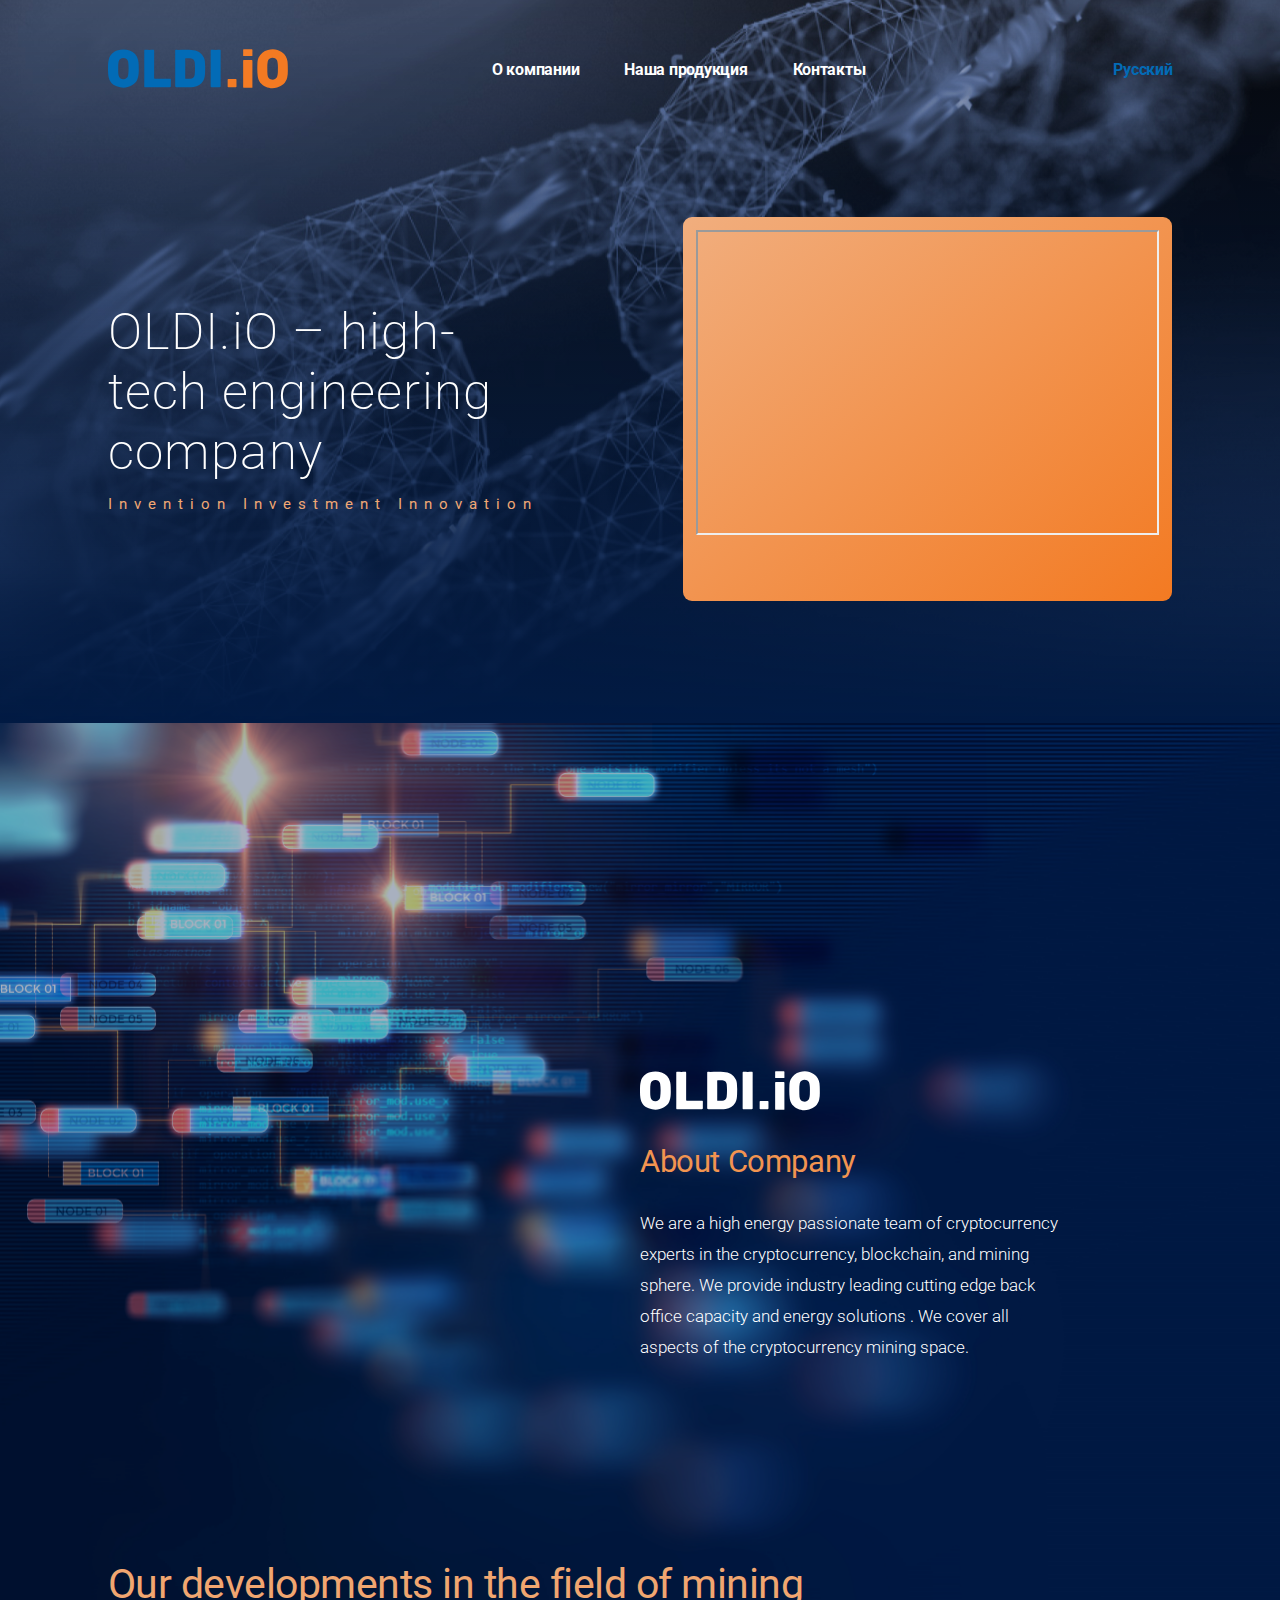
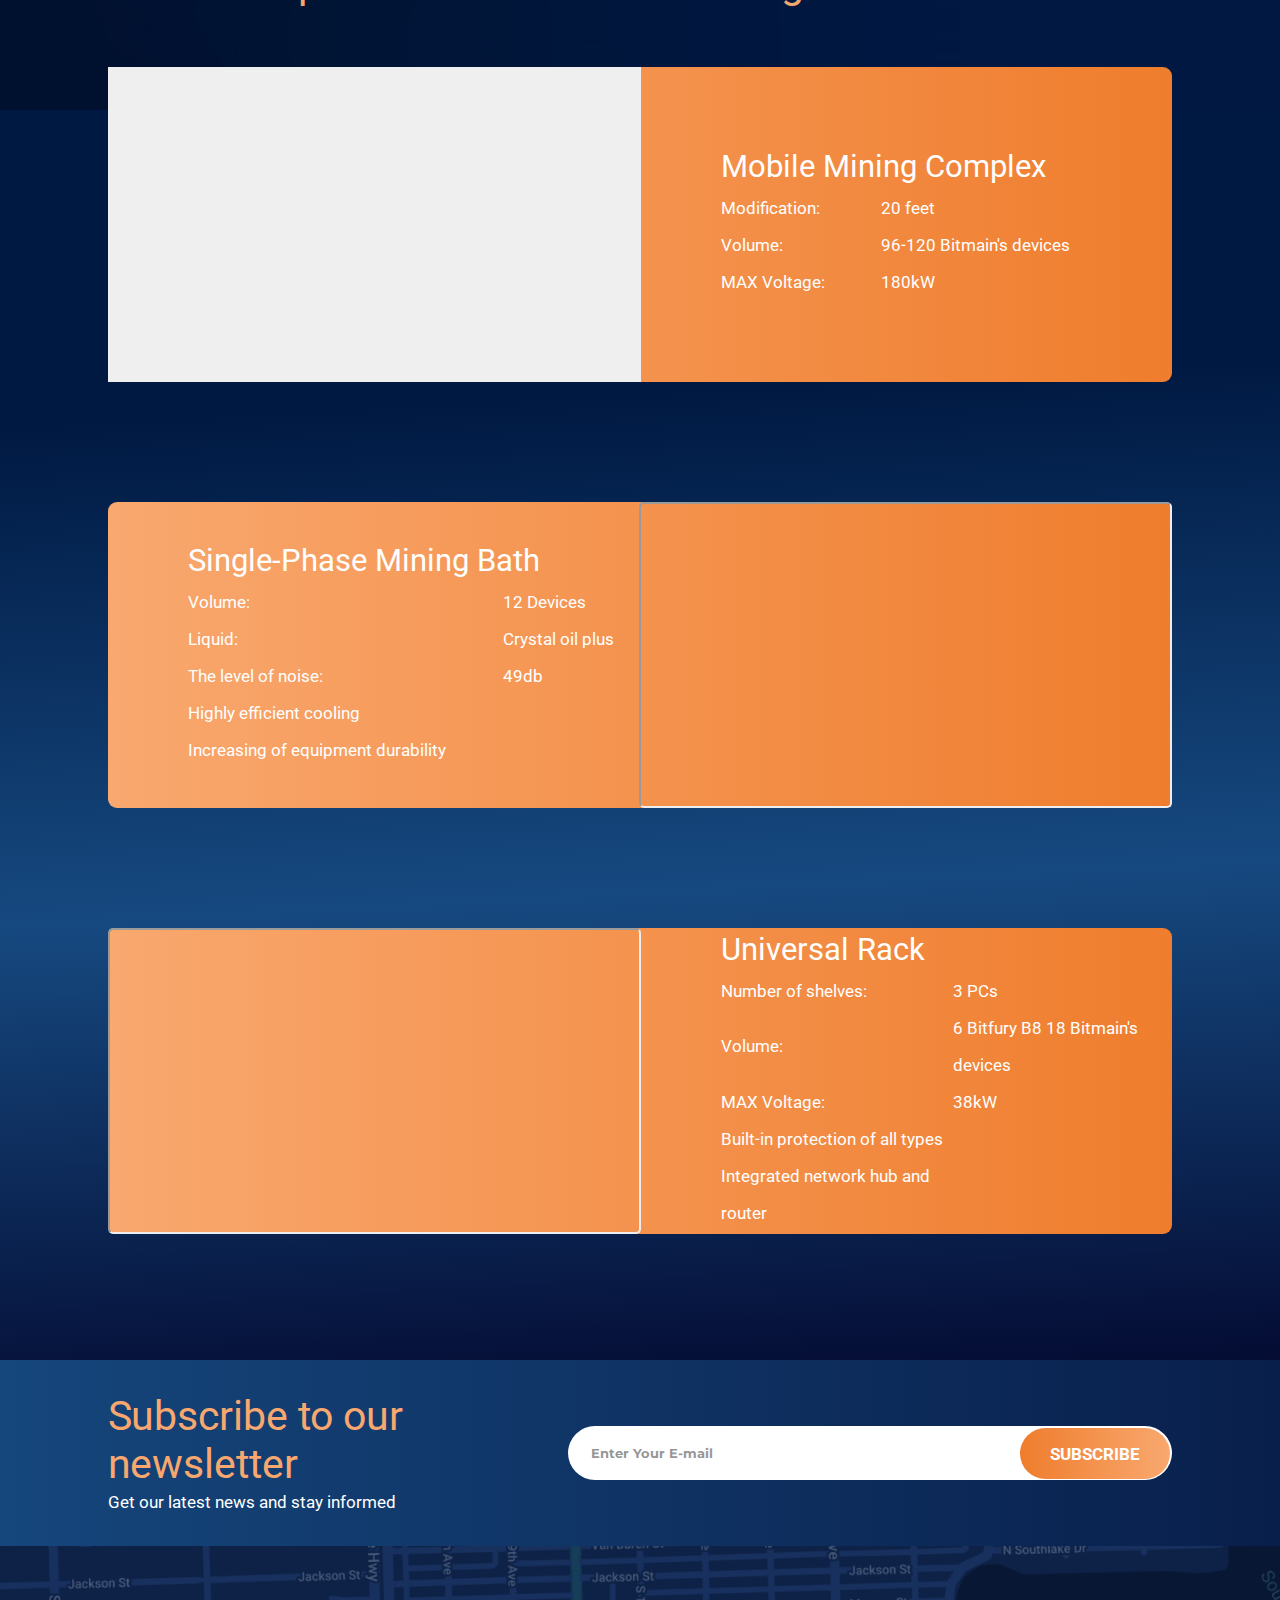
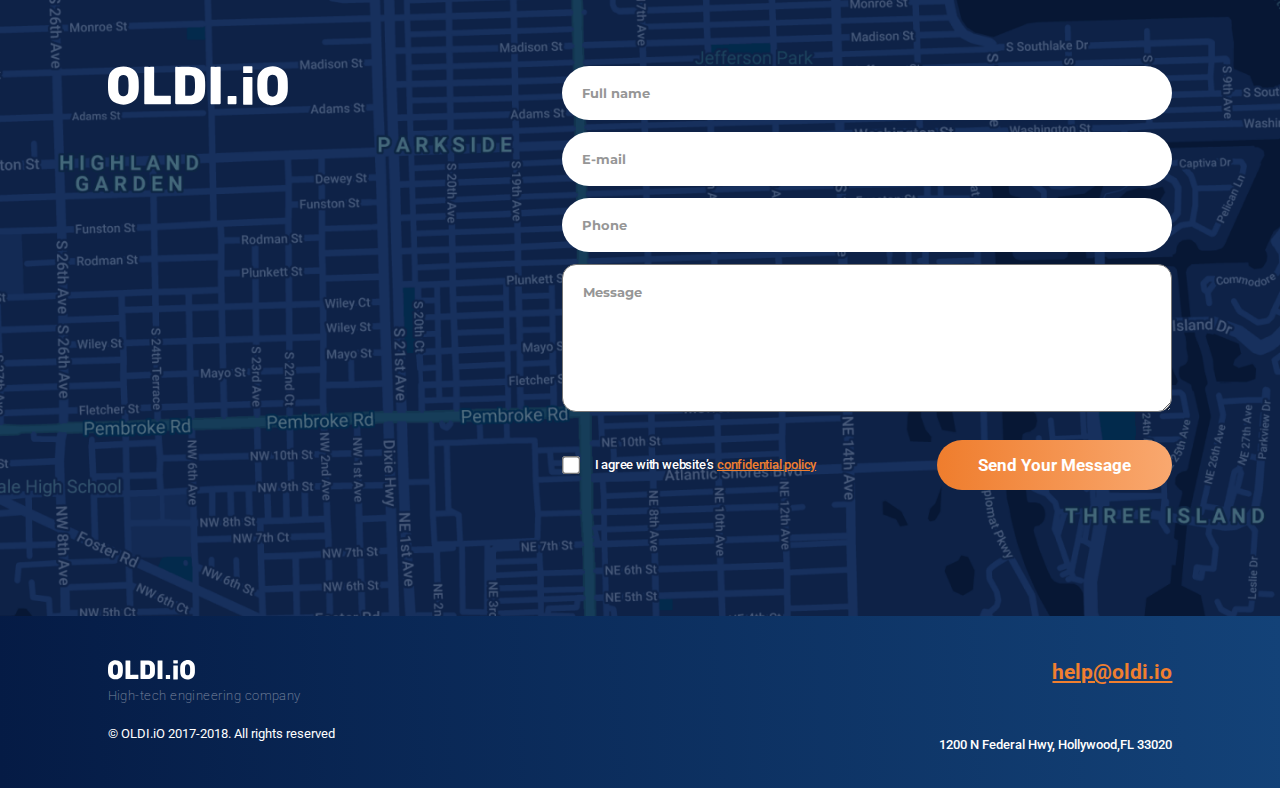
==== commit 1ed0d207: "some_issue" ====
--- a/lang/ru/index.html
+++ b/lang/ru/index.html
@@ -54,14 +54,14 @@
     <div class="bottomBlock">
       <div class="leftSide">
         <h1 class="leftSide__title">
-          OLDI.iO – высокотехнологичная инженерная компания
+          OLDI.iO – high-tech engineering company
         </h1>
         <div class="leftSide__subtitle">
-        Изобретения Инвестиции Инновации</div>
+        Invention Investment Innovation</div>
       </div>
       <div class="rightSide">
         <div class="wrapper_top_video">
-          <iframe align="absmiddle" width="100%" height="100%" src="https://www.youtube.com/embed/zV1ddt6tlnE?rel=0"></iframe>
+          <iframe align="absmiddle" width="100%" height="305" src="https://www.youtube.com/embed/zV1ddt6tlnE?rel=0"></iframe>
         </div>
       </div>
     </div> 
@@ -75,35 +75,44 @@
         <img src="../../img/oldi_logo.svg" alt="">
       </div>
       <div class="about__title">
-        <h2>Подробнее о компании</h2>
+        <h2>About Company</h2>
       </div>
       <div class="about__text">
-        <p>Мы высокоэффективная страстная команда экспертов по криптовалюте в криптовалютной области, блокчейнах и майнинге. Мы предоставляем ведущие передовые системы в этой области для сохранения рабочего пространства и энергосберегающих решений. Мы освещаем все аспекты в пространстве добычи криптовалюты. </p>
+        <p>We are a high energy passionate team of cryptocurrency experts in the cryptocurrency, blockchain, and mining sphere. We provide industry leading cutting edge back office capacity and energy solutions . We cover all aspects of the cryptocurrency mining space.</p>
       </div>
     </div>
   </section>
   <section class="products" >
     <div class="products__container" id="products">
       <div class="title">
-        <h2>Наши разработки в области добычи криптовалюты.</h2>
+        <h2>Our developments in the field of mining</h2>
       </div>
       <div class="productBlock">
         <div class="productBlock__video">
-          <iframe align="absmiddle" width="100%" height="345" style="border-radius: 5px;" src="https://www.youtube.com/embed/NB-iL1Y0TL0?rel=0"></iframe>
+          <!-- <iframe align="absmiddle" width="100%" height="345" style="border-radius: 5px;" src="https://www.youtube.com/embed/NB-iL1Y0TL0?rel=0"></iframe> -->
+
+          <div class="video_wrapper video_wrapper_full js-videoWrapper">
+              <iframe class="videoIframe js-videoIframe" src="" frameborder="0" allowTransparency="true" allowfullscreen data-src="https://www.youtube.com/embed/zV1ddt6tlnE?autoplay=1&modestbranding=1&rel=0&hl=ru&showinfo=0&color=white"></iframe>
+              <button class="videoPoster js-videoPoster"></button>
+            </div>
+
         </div>
         <div class="productBlock__spec">
-          <h3>Мобильный Майнинг Комплекс</h3>
-          <div class="block">
-            <div class="content">
-              <p class="title">Модификация:</p><p>6 метров</p>
-            </div>
-            <div class="content">
-              <p class="title">Вместительность:</p><p>96-120 Bitmain асиков</p>
-            </div>
-            <div class="content">
-              <p class="title">Максимальное напряжение:</p><p>180кВ</p>
-            </div>
-          </div>
+          <h3>Mobile Mining Complex</h3>
+          <table>
+            <tbody><tr>
+              <td><p>Modification:</p></td>
+              <td><p>20 feet</p></td>
+            </tr>
+            <tr>
+              <td><p>Volume:</p></td>
+              <td><p>96-120 Bitmain's devices</p></td>
+            </tr>
+            <tr>
+              <td><p>MAX Voltage:</p></td>
+              <td><p>180kW</p></td>
+            </tr>
+          </tbody></table>
         </div>
       </div>
       <div class="productBlock rev">
@@ -111,22 +120,29 @@
           <iframe align="absmiddle" width="100%" height="345" style="border-radius: 5px;" src="https://www.youtube.com/embed/-QDuSfb7Z5c?rel=0"></iframe>
         </div>
         <div class="productBlock__spec">
-          <h3>Однофазная Майнинг Баня</h3>
-          <div class="block">
-            <div class="content">
-              <p class="title">Вместительность</p><p>12 Устройств</p>
-            </div>
-            <div class="content">
-              <p class="title">Жидкость:</p><p>Иммерсионная жидкость Crystal Plus</p>
-            </div>
-            <div class="content">
-              <p class="title">Уровень шума:</p><p>49дБ</p>
-            </div>
-            <div class="text">
-              <p>Высокоэффективное охлаждение</p>
-              <p>Повышенная долговечность оборудования</p>
-            </div>
-          </div>
+          <h3>Single-Phase Mining Bath</h3>
+          <table>
+            <tbody><tr>
+              <td><p>Volume:</p></td>
+              <td><p>12 Devices</p></td>
+            </tr>
+            <tr>
+              <td><p>Liquid:</p></td>
+              <td><p>Crystal oil plus</p></td>
+            </tr>
+            <tr>
+              <td><p>The level of noise:</p></td>
+              <td><p>49db</p></td>
+            </tr>
+            <tr>
+              <td><p>Highly efficient cooling</p></td>
+              <td><p></p></td>
+            </tr>
+            <tr>
+              <td><p>Increasing of equipment durability</p></td>
+              <td><p></p></td>
+            </tr>
+          </tbody></table>
         </div>
       </div>
       <div class="productBlock">
@@ -134,22 +150,29 @@
           <iframe align="absmiddle" width="100%" height="345" style="border-radius: 5px;" src="https://www.youtube.com/embed/tpHV596lscE?rel=0"></iframe>
         </div>
         <div class="productBlock__spec">
-          <h3>Универсальная стойка</h3>
-              <div class="block">
-                <div class="content">
-                  <p class="title">Количество полок:</p><p>3 шт</p>
-                </div>
-                <div class="content">
-                  <p class="title">Вместительность:</p><div class="str"><p>6 Bitfury B8 18</p> <p>Bitmain's асиков</p></div>
-                </div>
-                <div class="content">
-                  <p class="title">Максимальная нагрузка:</p><p>38кВ</p>
-                </div>
-                <div class="text">
-                  <p>Встроенная защита всех типов</p>
-                  <p>Интегрированный сетевой концентратор и маршрутизатор</p>
-                </div>
-              </div>
+          <h3>Universal Rack</h3>
+          <table>
+            <tbody><tr>
+              <td><p>Number of shelves:</p></td>
+              <td><p>3 PCs</p></td>
+            </tr>
+            <tr>
+              <td><p>Volume:</p></td>
+              <td><p>6 Bitfury B8 18 Bitmain's devices</p></td>
+            </tr>
+            <tr>
+              <td><p>MAX Voltage:</p></td>
+              <td><p>38kW</p></td>
+            </tr>
+            <tr>
+              <td><p>Built-in protection of all types</p></td>
+              <td><p></p></td>
+            </tr>
+            <tr>
+              <td><p>Integrated network hub and router</p></td>
+              <td><p></p></td>
+            </tr>
+          </tbody></table>
         </div>
       </div>
     </div>
@@ -157,17 +180,17 @@
   <section class="subscribe">
     <div class="subscribe__container">
       <div class="sub-text">
-        <h3>Подписывайтесь на нашу новостную рассылку</h3>
-        <p>Получайте последние новости и оставайтесь в курсе событий</p>
+        <h3>Subscribe to our newsletter</h3>
+        <p>Get our latest news and stay informed</p>
       </div>
       <div class="sub-mail">
         <div class="input-modern">
           <div class="done-send">
-            <span>Мы отправили сообщение</span>
+            <span>We send message</span>
           </div>
           <form class="sub_form">
-            <input class="mail_sub" id="mail_sub" type="email" name="q" placeholder="Введите Ваш E-mail"  />
-            <button class="sendbtn" type="submit">ПОДПИСАТЬСЯ</button>
+            <input class="mail_sub" id="mail_sub" type="email" name="q" placeholder="Enter Your E-mail"  />
+            <button class="sendbtn" type="submit">SUBSCRIBE</button>
           </form>
         </div>
       </div>
@@ -185,7 +208,7 @@
               <form action="" method="post" id="form_oldi">
                 <div class="wrapp-input">
                   <div>
-                    <input class="base-input name" id="cc_name" type="text" name="name" placeholder="Полное имя" data-error-empty="Please Enter Your Last Name" data-error-format="Error format" />
+                    <input class="base-input name" id="cc_name" type="text" name="name" placeholder="Full name" data-error-empty="Please Enter Your Last Name" data-error-format="Error format" />
                   </div>
                 </div>
                 <div class="wrapp-input">
@@ -195,20 +218,20 @@
                 </div>
                 <div class="wrapp-input">
                   <div>
-                    <input class="base-input" id="cc_phone" type="tel" name="phone" placeholder="Телефон" data-error-empty="Please Enter Your Phone" data-error-format="Error format"/>
-                  </div>
-                </div>
-                <textarea class="base-textarea" id="cc_text" placeholder="Ваше сообщение" name="message"></textarea>
+                    <input class="base-input" id="cc_phone" type="tel" name="phone" placeholder="Phone" data-error-empty="Please Enter Your Phone" data-error-format="Error format"/>
+                  </div>
+                </div>
+                <textarea class="base-textarea" id="cc_text" placeholder="Message" name="message"></textarea>
                 <div class="footer-form ds">
                   <div class="check">
                     <label class="label-box chBox-v2">
                       <input type="checkbox" id="cc_agreement"/>
                       <div class="box"></div>
-                      <span class="morka">Я согласен с  <a href="/" target="_blank">конфиденциальной политикой сайта</a></span>
+                      <span class="morka">I agree with website’s <a href="/" target="_blank">confidential policy</a></span>
                     </label>
                   </div>
                   <div class="send">
-                    <input class="sendbtn" type="submit" id="form_btn" value="Отправить">
+                    <input class="sendbtn" type="submit" id="form_btn" value="Send Your Message">
                   </div>
                 </div>
               </form>
@@ -224,7 +247,7 @@
     <div class="footerBlock">
       <div class="copyrights">
         <img src="../../img/oldi_logo.svg" alt="">
-        <p>Высокотехнологичная инженерная компания</p>
+        <p>High-tech engineering company</p>
         <span class="rights">© OLDI.iO 2017-2018. All rights reserved</span>
       </div>
       <div class="social">
--- a/css/main.css
+++ b/css/main.css
@@ -1,3 +1,3 @@
-@import url("https://fonts.googleapis.com/css?family=Montserrat:100,100i,200,200i,300,300i,400,400i,500,500i,600,600i,700,700i,800,800i,900,900i");@import url("https://fonts.googleapis.com/css?family=Roboto:100,100i,300,300i,400,400i,500,500i,700,700i,900,900i");*{margin:0;padding:0;-webkit-box-sizing:border-box;box-sizing:border-box}*:after,*:before{-webkit-box-sizing:border-box;box-sizing:border-box}h1,h2,h3,h4,h5,h6,p,ul,li,a,img,input,button,textarea{margin:0;padding:0;overline:none}table{border-collapse:collapse;border-spacing:0}img{border:0}button,input,textarea{cursor:pointer}button:focus,button:active,input:focus,input:active,textarea:focus,textarea:active{outline:none}a{text-decoration:none;cursor:pointer}a:hover{text-decoration:none}li{list-style:none}.animated{-webkit-animation-duration:1s;animation-duration:1s;-webkit-animation-fill-mode:both;animation-fill-mode:both}@-webkit-keyframes fadeInUp{from{opacity:0;-webkit-transform:translate3d(0, 100%, 0);transform:translate3d(0, 100%, 0)}to{opacity:1;-webkit-transform:translate3d(0, 0, 0);transform:translate3d(0, 0, 0)}}@keyframes fadeInUp{from{opacity:0;-webkit-transform:translate3d(0, 100%, 0);transform:translate3d(0, 100%, 0)}to{opacity:1;-webkit-transform:translate3d(0, 0, 0);transform:translate3d(0, 0, 0)}}.fadeInUp{-webkit-animation-name:fadeInUp;animation-name:fadeInUp}.header{background:-webkit-gradient(linear, left top, left bottom, from(rgba(50,44,103,0.0001)), to(#011A43)),url(../img/header_bg.svg) no-repeat;background:linear-gradient(rgba(50,44,103,0.0001), #011A43),url(../img/header_bg.svg) no-repeat;background-size:cover;height:56.52vmax;padding-top:49px}@media screen and (max-width: 768px){.header{height:100vmax}}.header__container{width:90%;margin:0 auto;display:-webkit-box;display:-ms-flexbox;display:flex;-webkit-box-pack:justify;-ms-flex-pack:justify;justify-content:space-between;-webkit-box-orient:vertical;-webkit-box-direction:normal;-ms-flex-direction:column;flex-direction:column}.header__topSection{display:-webkit-box;display:-ms-flexbox;display:flex;-webkit-box-orient:horizontal;-webkit-box-direction:normal;-ms-flex-direction:row;flex-direction:row;-webkit-box-pack:justify;-ms-flex-pack:justify;justify-content:space-between;margin-bottom:10vmax}@media screen and (max-width: 768px){.header__topSection{-webkit-box-pack:center;-ms-flex-pack:center;justify-content:center}}@media screen and (max-width: 480px){.header__topSection{margin-bottom:44px}}.header__topSection .logo{height:40px;width:180px}.header__topSection nav{display:-webkit-box;display:-ms-flexbox;display:flex;-webkit-box-pack:center;-ms-flex-pack:center;justify-content:center;-webkit-box-orient:vertical;-webkit-box-direction:normal;-ms-flex-direction:column;flex-direction:column;float:left;webkit-transition:left 1s easy-out 0.5s}.header__topSection nav .icon-menu{width:20px;cursor:pointer;z-index:100;position:absolute;right:20px}.header__topSection nav .icon-menu .none{display:none}.header__topSection nav .icon-menu.close{position:absolute;right:1%;top:60px;width:32px;height:32px}.header__topSection nav .icon-menu.close:hover{opacity:0.8}.header__topSection nav .icon-menu.close:before,.header__topSection nav .icon-menu.close:after{position:absolute;left:6%;content:' ';height:17px;width:2px;background-color:#fff}@media screen and (min-width: 480px){.header__topSection nav .icon-menu.close:before,.header__topSection nav .icon-menu.close:after{right:0}}.header__topSection nav .icon-menu.close:before{-webkit-transform:rotate(45deg);transform:rotate(45deg)}.header__topSection nav .icon-menu.close:after{-webkit-transform:rotate(-45deg);transform:rotate(-45deg)}@media screen and (min-width: 769px){.header__topSection nav .icon-menu{display:none}}.header__topSection nav .divide{display:block;height:2px;margin:3px 0;background:#fff}.header__topSection nav .main-nav{display:-webkit-box;display:-ms-flexbox;display:flex;-webkit-box-align:center;-ms-flex-align:center;align-items:center}.header__topSection nav .menu{display:-webkit-box;display:-ms-flexbox;display:flex;-webkit-box-orient:horizontal;-webkit-box-direction:normal;-ms-flex-direction:row;flex-direction:row;-webkit-box-align:end;-ms-flex-align:end;align-items:flex-end}@media screen and (max-width: 768px){.header__topSection nav .menu{display:none}}.header__topSection nav .menu .white-logo{display:none}@media screen and (max-width: 768px){.header__topSection nav .menu .white-logo{background:#01204c;display:-webkit-box;display:-ms-flexbox;display:flex;width:100%;z-index:1;position:absolute;padding-top:58.5px;-webkit-box-pack:center;-ms-flex-pack:center;justify-content:center;top:-134.5px;height:133px}.header__topSection nav .menu .white-logo img{width:180px;height:40px}}.header__topSection nav .menu__item{margin-right:45px;position:relative}.header__topSection nav .menu__item:nth-child(4){margin-right:248px}.header__topSection nav .menu__item:last-child{margin-right:0}@media screen and (max-width: 768px){.header__topSection nav .menu__item:last-child{-webkit-box-pack:justify;-ms-flex-pack:justify;justify-content:space-between}}.header__topSection nav .menu__item .fa{display:none;margin-right:6%;color:#8891c2}@media screen and (max-width: 768px){.header__topSection nav .menu__item .fa{display:block}}@media screen and (max-width: 768px){.header__topSection nav .menu__item{border-top:solid 1px grey;padding:20px 0 20px 20px;background:#01204c;width:100%}}.header__topSection nav .menu__link,.header__topSection nav .menu .submenu li{font-family:'Roboto' , sans-serif;font-weight:bold;font-size:16px;line-height:19px;letter-spacing:-0.27px;color:#ffffff;display:-webkit-box;display:-ms-flexbox;display:flex;-webkit-box-orient:horizontal;-webkit-box-direction:normal;-ms-flex-flow:row nowrap;flex-flow:row nowrap;-webkit-box-pack:center;-ms-flex-pack:center;justify-content:center;-webkit-box-align:center;-ms-flex-align:center;align-items:center}@media screen and (max-width: 768px){.header__topSection nav .menu__link,.header__topSection nav .menu .submenu li{font-weight:300;opacity:1;-webkit-box-pack:start;-ms-flex-pack:start;justify-content:flex-start}}.header__topSection nav .menu.show{display:-webkit-box;display:-ms-flexbox;display:flex;-webkit-box-orient:vertical;-webkit-box-direction:normal;-ms-flex-flow:column;flex-flow:column;-webkit-box-align:start;-ms-flex-align:start;align-items:flex-start;margin-top:175px;position:absolute;left:0;width:100%}.header__topSection .language{display:-webkit-box;display:-ms-flexbox;display:flex;-webkit-box-align:center;-ms-flex-align:center;align-items:center;position:relative}.header__topSection .language .submenu{display:none;position:absolute;right:0px;top:0px;overflow:hidden}@media screen and (max-width: 768px){.header__topSection .language .submenu{padding-top:0}}.header__topSection .language .submenu li{background:#01204c;padding:10px;width:100%;text-align:center}@media screen and (max-width: 768px){.header__topSection .language .submenu li{padding-top:0;width:100%;padding:20px 0 20px 20px;text-align:left}}.header__topSection .language .submenu li a{color:#fff}.header__topSection .language .submenu li a:hover{color:#F1A874}.header__topSection .language #switch_lang{font-family:'Roboto' , sans-serif;font-weight:bold;font-size:16px;line-height:19px;letter-spacing:-0.27px;color:#036BB6}.header__topSection .language #switch_lang:hover{color:#F1A874}.header__topSection .language:hover .submenu{top:15px;display:-webkit-box;display:-ms-flexbox;display:flex;-webkit-box-align:center;-ms-flex-align:center;align-items:center;-webkit-box-pack:center;-ms-flex-pack:center;justify-content:center;width:140px;height:50px}@media screen and (max-width: 768px){.header__topSection .language:hover .submenu{border-top:1px solid grey;height:59px;top:58px;width:100%}}.header__bottomSection .bottomBlock{display:-webkit-box;display:-ms-flexbox;display:flex;-webkit-box-orient:horizontal;-webkit-box-direction:normal;-ms-flex-direction:row;flex-direction:row;-webkit-box-pack:justify;-ms-flex-pack:justify;justify-content:space-between}@media screen and (max-width: 768px){.header__bottomSection .bottomBlock{-webkit-box-orient:vertical;-webkit-box-direction:normal;-ms-flex-direction:column;flex-direction:column;-webkit-box-pack:center;-ms-flex-pack:center;justify-content:center;-webkit-box-align:center;-ms-flex-align:center;align-items:center}}.header__bottomSection .bottomBlock .leftSide{display:-webkit-box;display:-ms-flexbox;display:flex;-webkit-box-orient:vertical;-webkit-box-direction:normal;-ms-flex-direction:column;flex-direction:column;-webkit-box-pack:center;-ms-flex-pack:center;justify-content:center}.header__bottomSection .bottomBlock .leftSide__title{font-family:'Roboto', sans-serif;font-size:51px;line-height:60px;letter-spacing:1.24px;color:#fff;margin-bottom:11.5px;font-weight:200 !important;max-width:35vmax}@media screen and (max-width: 768px){.header__bottomSection .bottomBlock .leftSide__title{max-width:60vmax;text-align:center}}@media screen and (max-width: 480px){.header__bottomSection .bottomBlock .leftSide__title{font-size:31px;font-weight:300;letter-spacing:0.8px;text-align:center;line-height:40px}}.header__bottomSection .bottomBlock .leftSide__subtitle{font-family:'Roboto', sans-serif;font-size:15px;line-height:23px;letter-spacing:7px;color:#F1A874}@media screen and (max-width: 768px){.header__bottomSection .bottomBlock .leftSide__subtitle{text-align:center;margin-bottom:40px}}@media screen and (max-width: 480px){.header__bottomSection .bottomBlock .leftSide__subtitle{font-size:11px;line-height:2.09;letter-spacing:5.8px;text-align:center}}.header__bottomSection .bottomBlock .rightSide{width:46%;height:25em}@media screen and (max-width: 1330px){.header__bottomSection .bottomBlock .rightSide{height:24em}}@media screen and (max-width: 1200px){.header__bottomSection .bottomBlock .rightSide{height:305px}}@media screen and (max-width: 768px){.header__bottomSection .bottomBlock .rightSide{width:500px}}@media screen and (max-width: 480px){.header__bottomSection .bottomBlock .rightSide{width:360px}}@media screen and (max-width: 375px){.header__bottomSection .bottomBlock .rightSide{width:320px}}.header__bottomSection .bottomBlock .rightSide .wrapper_top_video{background:-webkit-gradient(linear, right bottom, left top, from(#f37a22), to(#f1ae7e));background:linear-gradient(to top left, #f37a22, #f1ae7e);padding:13px;border-radius:9px;height:100%}.about{background:url(../img/about_bg.png) no-repeat;background-color:#011A43;background-size:cover;height:987px;display:-webkit-box;display:-ms-flexbox;display:flex;-webkit-box-pack:end;-ms-flex-pack:end;justify-content:flex-end;-webkit-box-align:center;-ms-flex-align:center;align-items:center}@media screen and (max-width: 768px){.about{-webkit-box-pack:center;-ms-flex-pack:center;justify-content:center;-webkit-box-align:start;-ms-flex-align:start;align-items:flex-start;padding-top:250px}}@media screen and (max-width: 480px){.about{padding-top:130px}}.about .content_block{width:50%}@media screen and (max-width: 768px){.about .content_block{display:-webkit-box;display:-ms-flexbox;display:flex;-webkit-box-align:center;-ms-flex-align:center;align-items:center;-webkit-box-pack:center;-ms-flex-pack:center;justify-content:center;-webkit-box-orient:vertical;-webkit-box-direction:normal;-ms-flex-direction:column;flex-direction:column;width:100%}}.about__logo{margin-bottom:28px}.about__title h2{font-family:'Roboto' , sans-serif;font-size:31px;font-weight:normal;font-style:normal;font-stretch:normal;line-height:normal;letter-spacing:-0.4px;color:#f29450;margin-bottom:28px}@media screen and (max-width: 768px){.about__title h2{font-size:38px}}.about__text p{font-family:'Helvetica' , sans-serif;font-size:17px;font-weight:normal;font-style:normal;font-stretch:normal;line-height:1.82;letter-spacing:normal;color:#fff;max-width:32.98vmax}@media screen and (max-width: 768px){.about__text p{font-size:26px;max-width:60vmax;text-align:center}}@media screen and (max-width: 480px){.about__text p{font-size:17px;line-height:1.82;text-align:center}}.products{background-image:linear-gradient(177deg, #001942 24%, #164980 62%, #040c33);background-repeat:no-repeat;background-size:cover;height:1350px;position:relative}@media screen and (max-width: 480px){.products{height:1680px}}.products__container{width:90%;margin:0 auto;display:-webkit-box;display:-ms-flexbox;display:flex;-webkit-box-pack:justify;-ms-flex-pack:justify;justify-content:space-between;-webkit-box-orient:vertical;-webkit-box-direction:normal;-ms-flex-direction:column;flex-direction:column;position:absolute;top:-150px;left:0;right:0}@media screen and (max-width: 480px){.products__container{top:-450px}}.products .title h2{font-family:'Roboto', sans-serif;font-size:41px;font-weight:normal;font-style:normal;font-stretch:normal;line-height:normal;letter-spacing:-0.5px;color:#f1a670;margin-bottom:59px}@media screen and (max-width: 768px){.products .title h2{text-align:center}}@media screen and (max-width: 480px){.products .title h2{font-size:31px;letter-spacing:-0.4px;text-align:center}}.products .productBlock{display:-webkit-box;display:-ms-flexbox;display:flex;-webkit-box-orient:horizontal;-webkit-box-direction:normal;-ms-flex-direction:row;flex-direction:row;margin-bottom:120px;background:-webkit-gradient(linear, right top, left top, from(#ef7d2d), to(#f9a86f));background:linear-gradient(to left, #ef7d2d, #f9a86f);border-radius:9px}@media screen and (max-width: 480px){.products .productBlock{-webkit-box-orient:vertical;-webkit-box-direction:normal;-ms-flex-direction:column;flex-direction:column;margin-bottom:55px}}.products .productBlock.rev{-webkit-box-orient:horizontal;-webkit-box-direction:reverse;-ms-flex-direction:row-reverse;flex-direction:row-reverse}@media screen and (max-width: 480px){.products .productBlock.rev{-webkit-box-orient:vertical;-webkit-box-direction:normal;-ms-flex-direction:column;flex-direction:column}}.products .productBlock__video{width:41.80vmax}@media screen and (max-width: 480px){.products .productBlock__video{width:100%;margin-bottom:15px}}.products .productBlock__video .yt{border-radius:20px}.products .productBlock__spec{display:-webkit-box;display:-ms-flexbox;display:flex;-webkit-box-orient:vertical;-webkit-box-direction:normal;-ms-flex-direction:column;flex-direction:column;-webkit-box-pack:center;-ms-flex-pack:center;justify-content:center;padding-left:90px;font-family:'Roboto', sans-serif;font-size:17px;font-weight:normal;font-style:normal;font-stretch:normal;line-height:2.18;letter-spacing:normal;color:#fff;width:50%}.products .productBlock__spec.first .block .content .title{width:36%}.products .productBlock__spec.third .title{width:50%}.products .productBlock__spec.third .full{width:100%}.products .productBlock__spec .block{width:100%;margin:0 0 20px 0}.products .productBlock__spec .block .content{display:-webkit-box;display:-ms-flexbox;display:flex;-webkit-box-orient:horizontal;-webkit-box-direction:normal;-ms-flex-direction:row;flex-direction:row;-webkit-box-pack:start;-ms-flex-pack:start;justify-content:flex-start}.products .productBlock__spec .block .content .str{display:-webkit-box;display:-ms-flexbox;display:flex;-webkit-box-orient:horizontal;-webkit-box-direction:normal;-ms-flex-direction:row;flex-direction:row}.products .productBlock__spec .block .content .str .value{line-height:1.48;margin-right:3px}@media screen and (max-width: 768px){.products .productBlock__spec .block .content .str{-webkit-box-orient:vertical;-webkit-box-direction:normal;-ms-flex-direction:column;flex-direction:column}}@media screen and (max-width: 480px){.products .productBlock__spec .block .content{-webkit-box-orient:horizontal;-webkit-box-direction:normal;-ms-flex-flow:row;flex-flow:row}}@media screen and (max-width: 480px){.products .productBlock__spec .block .content .first .title{width:55%}}@media screen and (max-width: 480px){.products .productBlock__spec .block .content .first{display:-webkit-box;display:-ms-flexbox;display:flex;-webkit-box-orient:horizontal;-webkit-box-direction:normal;-ms-flex-direction:row;flex-direction:row;-webkit-box-pack:justify;-ms-flex-pack:justify;justify-content:space-between;width:94%}}@media screen and (max-width: 480px){.products .productBlock__spec .block .content .second{display:-webkit-box;display:-ms-flexbox;display:flex;-webkit-box-pack:justify;-ms-flex-pack:justify;justify-content:space-between;width:100%}}.products .productBlock__spec .block .content .title{width:54%;font-weight:300}@media screen and (max-width: 480px){.products .productBlock__spec .block .content .title.empty{width:53%}}.products .productBlock__spec .block .content .value{font-weight:500;line-height:2.18}.products .productBlock__spec .block .text{display:-webkit-box;display:-ms-flexbox;display:flex;-webkit-box-orient:vertical;-webkit-box-direction:normal;-ms-flex-direction:column;flex-direction:column}@media screen and (max-width: 768px){.products .productBlock__spec{padding-left:15px;width:60%}}@media screen and (max-width: 480px){.products .productBlock__spec{width:100%;padding-left:0;padding:0 10px 0 15px}}.products .productBlock__spec h3{font-size:31px;line-height:normal;line-height:37px;font-weight:300}@media screen and (max-width: 480px){.products .productBlock__spec h3{font-size:25px;line-height:37px;font-weight:300}}.subscribe{background:-webkit-gradient(linear, left top, right top, from(#15467c), to(#091f4b));background:linear-gradient(to right, #15467c, #091f4b);height:186px;display:-webkit-box;display:-ms-flexbox;display:flex;-webkit-box-align:center;-ms-flex-align:center;align-items:center}@media screen and (max-width: 768px){.subscribe{height:260px}}.subscribe__container{width:90%;margin:0 auto;display:-webkit-box;display:-ms-flexbox;display:flex;-webkit-box-pack:justify;-ms-flex-pack:justify;justify-content:space-between;-webkit-box-orient:horizontal;-webkit-box-direction:normal;-ms-flex-direction:row;flex-direction:row;-webkit-box-align:center;-ms-flex-align:center;align-items:center}@media screen and (max-width: 768px){.subscribe__container{-webkit-box-orient:vertical;-webkit-box-direction:normal;-ms-flex-direction:column;flex-direction:column}}.subscribe__container .this-tooltip{display:none}.subscribe__container .sub-text h3{font-family:'Roboto', sans-serif;font-size:41px;font-weight:normal;font-style:normal;font-stretch:normal;line-height:normal;letter-spacing:-0.1px;color:#f8a76e}@media screen and (max-width: 480px){.subscribe__container .sub-text h3{font-size:31px;text-align:center}}.subscribe__container .sub-text p{font-family:Helvetica;font-size:17px;font-weight:normal;font-style:normal;font-stretch:normal;line-height:1.35;letter-spacing:-0.3px;color:#fff}@media screen and (max-width: 768px){.subscribe__container .sub-text p{text-align:center;margin-bottom:20px}}.subscribe__container .sub-mail{height:54px}@media screen and (max-width: 480px){.subscribe__container .sub-mail{width:100%}}.subscribe__container .done-send{display:none}.subscribe__container .sub_form{position:relative}.subscribe__container .sub_form .mail_sub{width:604px;height:54px;border-radius:100px;padding-left:23px;border:none;line-height:1.77;font-family:'Montserrat',sans-serif;font-size:13px;font-weight:bold;font-style:normal;font-stretch:normal;line-height:1.77;letter-spacing:normal;color:#969696}@media screen and (max-width: 480px){.subscribe__container .sub_form .mail_sub{width:100%}}.subscribe__container .sub_form .mail_sub::-webkit-input-placeholder{font-family:'Montserrat',sans-serif;font-size:13px;font-weight:bold;font-style:normal;font-stretch:normal;line-height:1.77;letter-spacing:normal;color:#969696}.subscribe__container .sub_form .mail_sub::-moz-placeholder{font-family:'Montserrat',sans-serif;font-size:13px;font-weight:bold;font-style:normal;font-stretch:normal;line-height:1.77;letter-spacing:normal;color:#969696}.subscribe__container .sub_form .mail_sub:-moz-placeholder{font-family:'Montserrat',sans-serif;font-size:13px;font-weight:bold;font-style:normal;font-stretch:normal;line-height:1.77;letter-spacing:normal;color:#969696}.subscribe__container .sub_form .mail_sub:-ms-input-placeholder{font-family:'Montserrat',sans-serif;font-size:13px;font-weight:bold;font-style:normal;font-stretch:normal;line-height:1.77;letter-spacing:normal;color:#969696}.subscribe__container .sendbtn{position:absolute;border:none;border-radius:100px;background:-webkit-gradient(linear, left top, right top, from(#ef7d2d), to(#f9a86f));background:linear-gradient(to right, #ef7d2d, #f9a86f);right:2px;top:2px;width:150px;height:51px;color:#fff;font-family:'Roboto', sans-serif;font-size:17px;font-weight:bold}.contacts{background:url(../img/contacts_bg.png);background-size:cover;background-color:#011a43;height:670px}.contacts__container{width:90%;margin:0 auto;display:-webkit-box;display:-ms-flexbox;display:flex;-webkit-box-pack:justify;-ms-flex-pack:justify;justify-content:space-between;-webkit-box-orient:horizontal;-webkit-box-direction:normal;-ms-flex-direction:row;flex-direction:row;padding-top:120px}@media screen and (max-width: 768px){.contacts__container{-webkit-box-orient:vertical;-webkit-box-direction:normal;-ms-flex-direction:column;flex-direction:column;-webkit-box-align:center;-ms-flex-align:center;align-items:center;padding-top:55px}}.contacts__container .leftSide{width:50%}@media screen and (max-width: 768px){.contacts__container .leftSide{display:-webkit-box;display:-ms-flexbox;display:flex;-webkit-box-pack:center;-ms-flex-pack:center;justify-content:center;width:100%;margin-bottom:40px}}@media screen and (max-width: 480px){.contacts__container .rightSide{width:100%}}.contacts__container .rightSide .base-input{width:610px;height:54px;border-radius:27px;padding-left:20px;border:none;color:#969696;margin-bottom:12px;line-height:1.77;font-family:'Montserrat',sans-serif;font-size:13px;font-weight:bold;font-style:normal;font-stretch:normal}@media screen and (max-width: 480px){.contacts__container .rightSide .base-input{width:100%}}.contacts__container .rightSide .base-input::-webkit-input-placeholder{font-family:'Montserrat',sans-serif;font-size:13px;font-weight:bold;font-style:normal;font-stretch:normal;line-height:1.77;letter-spacing:normal;color:#969696}.contacts__container .rightSide .base-input::-moz-placeholder{font-family:'Montserrat',sans-serif;font-size:13px;font-weight:bold;font-style:normal;font-stretch:normal;line-height:1.77;letter-spacing:normal;color:#969696}.contacts__container .rightSide .base-input:-moz-placeholder{font-family:'Montserrat',sans-serif;font-size:13px;font-weight:bold;font-style:normal;font-stretch:normal;line-height:1.77;letter-spacing:normal;color:#969696}.contacts__container .rightSide .base-input:-ms-input-placeholder{font-family:'Montserrat',sans-serif;font-size:13px;font-weight:bold;font-style:normal;font-stretch:normal;line-height:1.77;letter-spacing:normal;color:#969696}.contacts__container .rightSide .base-textarea{width:610px;height:148px;border-radius:14px;padding:16px 0 0 20px;margin-bottom:24px;font-family:'Montserrat',sans-serif;font-size:13px;font-weight:bold;font-style:normal;font-stretch:normal;line-height:1.77;letter-spacing:normal;color:#969696}@media screen and (max-width: 480px){.contacts__container .rightSide .base-textarea{width:100%}}.contacts__container .rightSide .base-textarea::-webkit-input-placeholder{font-family:'Montserrat',sans-serif;font-size:13px;font-weight:bold;font-style:normal;font-stretch:normal;line-height:1.77;letter-spacing:normal;color:#969696}.contacts__container .rightSide .base-textarea::-moz-placeholder{font-family:'Montserrat',sans-serif;font-size:13px;font-weight:bold;font-style:normal;font-stretch:normal;line-height:1.77;letter-spacing:normal;color:#969696}.contacts__container .rightSide .footer-form{display:-webkit-box;display:-ms-flexbox;display:flex;-webkit-box-orient:horizontal;-webkit-box-direction:normal;-ms-flex-direction:row;flex-direction:row;-webkit-box-pack:justify;-ms-flex-pack:justify;justify-content:space-between;-webkit-box-align:center;-ms-flex-align:center;align-items:center}@media screen and (max-width: 480px){.contacts__container .rightSide .footer-form{-webkit-box-orient:vertical;-webkit-box-direction:normal;-ms-flex-direction:column;flex-direction:column}}@media screen and (max-width: 375px){.contacts__container .rightSide .footer-form .send{width:100%}}.contacts__container .rightSide .label-box{display:-webkit-box;display:-ms-flexbox;display:flex;-webkit-box-orient:horizontal;-webkit-box-direction:normal;-ms-flex-direction:row;flex-direction:row;-webkit-box-pack:justify;-ms-flex-pack:justify;justify-content:space-between;-webkit-box-align:center;-ms-flex-align:center;align-items:center}@media screen and (max-width: 480px){.contacts__container .rightSide .label-box{margin-bottom:30px}}.contacts__container .rightSide .label-box a{color:#f07f2f;text-decoration:underline}.contacts__container .rightSide .morka{font-family:'Roboto', sans-serif;font-size:13px;font-weight:bold;font-style:normal;font-stretch:normal;line-height:1.46;letter-spacing:-0.2px;color:#fff}.contacts__container .rightSide #cc_agreement{margin-right:10px;zoom:1.4}.contacts__container .rightSide .sendbtn{border:none;border-radius:100px;background:-webkit-gradient(linear, left top, right top, from(#ef7d2d), to(#f9a86f));background:linear-gradient(to right, #ef7d2d, #f9a86f);width:235px;height:50px;color:#fff;font-family:'Roboto', sans-serif;font-size:17px;font-weight:bold}@media screen and (max-width: 375px){.contacts__container .rightSide .sendbtn{text-transform:uppercase;width:100%}}.footer{background:linear-gradient(88deg, #051b45, #134278);height:172px;display:-webkit-box;display:-ms-flexbox;display:flex;-webkit-box-align:center;-ms-flex-align:center;align-items:center}@media screen and (max-width: 480px){.footer{height:288px}}.footer__container{width:90%;margin:0 auto;display:-webkit-box;display:-ms-flexbox;display:flex;-webkit-box-pack:justify;-ms-flex-pack:justify;justify-content:space-between;-webkit-box-orient:vertical;-webkit-box-direction:normal;-ms-flex-direction:column;flex-direction:column}.footer__container .footerBlock{display:-webkit-box;display:-ms-flexbox;display:flex;-webkit-box-orient:horizontal;-webkit-box-direction:normal;-ms-flex-direction:row;flex-direction:row;-webkit-box-pack:justify;-ms-flex-pack:justify;justify-content:space-between;-webkit-box-align:center;-ms-flex-align:center;align-items:center}@media screen and (max-width: 480px){.footer__container .footerBlock{-webkit-box-orient:vertical;-webkit-box-direction:normal;-ms-flex-direction:column;flex-direction:column;position:relative}}@media screen and (max-width: 480px){.footer__container .footerBlock .copyrights{display:-webkit-box;display:-ms-flexbox;display:flex;-webkit-box-align:center;-ms-flex-align:center;align-items:center;-webkit-box-pack:center;-ms-flex-pack:center;justify-content:center;-webkit-box-orient:vertical;-webkit-box-direction:normal;-ms-flex-direction:column;flex-direction:column}}@media screen and (max-width: 375px){.footer__container .footerBlock .copyrights{margin-top:30px}}@media screen and (max-width: 375px){.footer__container .footerBlock .copyrights img{width:110px;margin-bottom:7px}}.footer__container .footerBlock .copyrights p{font-family:'Roboto', sans-serif;font-size:13px;line-height:23px;letter-spacing:.46px;font-weight:200;color:#fff;opacity:0.45;margin-bottom:15px}@media screen and (max-width: 375px){.footer__container .footerBlock .copyrights p{margin-bottom:100px}}.footer__container .footerBlock .copyrights .rights{font-family:'Roboto', sans-serif;font-size:13px;line-height:23px;font-weight:bold;color:#fff}@media screen and (max-width: 480px){.footer__container .footerBlock .copyrights .rights{font-weight:300;line-height:1.77}}@media screen and (max-width: 480px){.footer__container .footerBlock .social{display:none}}.footer__container .footerBlock .social .ico{margin-right:12px}.footer__container .footerBlock .helpAndadress{display:-webkit-box;display:-ms-flexbox;display:flex;-webkit-box-orient:vertical;-webkit-box-direction:normal;-ms-flex-direction:column;flex-direction:column;-webkit-box-align:end;-ms-flex-align:end;align-items:flex-end}@media screen and (max-width: 375px){.footer__container .footerBlock .helpAndadress{position:absolute;-webkit-box-align:center;-ms-flex-align:center;align-items:center;top:95px}}.footer__container .footerBlock .helpAndadress .email{font-family:'Roboto',sans-serif;font-weight:bold;font-size:21px;line-height:45px;color:#F07F2F;margin-bottom:40px;text-decoration:underline}@media screen and (max-width: 375px){.footer__container .footerBlock .helpAndadress .email{margin-bottom:0;font-size:17px;line-height:2.65;letter-spacing:0.6px}}.footer__container .footerBlock .helpAndadress .adress{font-family:'Roboto',sans-serif;font-weight:bold;font-size:13px;line-height:19px;color:#fff}.collapsed{opacity:0;visibility:hidden;pointer-events:none;-webkit-transition:all .2s ease-in-out;transition:all .2s ease-in-out}.form-valid{-webkit-box-shadow:0 4px 8px #708EFF;box-shadow:0 4px 8px #708EFF}.form-invalid{-webkit-box-shadow:0 4px 8px #F67B7B;box-shadow:0 4px 8px #F67B7B}
+@import url("https://fonts.googleapis.com/css?family=Montserrat:100,100i,200,200i,300,300i,400,400i,500,500i,600,600i,700,700i,800,800i,900,900i");@import url("https://fonts.googleapis.com/css?family=Roboto:100,100i,300,300i,400,400i,500,500i,700,700i,900,900i");*{margin:0;padding:0;-webkit-box-sizing:border-box;box-sizing:border-box}*:after,*:before{-webkit-box-sizing:border-box;box-sizing:border-box}h1,h2,h3,h4,h5,h6,p,ul,li,a,img,input,button,textarea{margin:0;padding:0;overline:none}table{border-collapse:collapse;border-spacing:0}img{border:0}button,input,textarea{cursor:pointer}button:focus,button:active,input:focus,input:active,textarea:focus,textarea:active{outline:none}a{text-decoration:none;cursor:pointer}a:hover{text-decoration:none}li{list-style:none}body{font-family:avenir,sans-serif}.video_wrapper{width:100%;height:100%;margin:0 auto;position:relative;background-color:#000}.video_wrapper_full{padding-top:315px}.videoIframe{position:absolute;top:0;bottom:0;right:0;left:0;width:100%;height:100%;background-color:transparent}.videoPoster{position:absolute;top:0px;left:0px;width:100%;height:100%;background-image:url(../img/yt/main_yt.png);background-size:cover;border:none;overflow:hidden;opacity:1;-webkit-transition:opacity 800ms, height 0s;transition:opacity 800ms, height 0s;-webkit-transition-delay:0s, 0s;transition-delay:0s, 0s;display:-moz-flex;display:-ms-flex;display:-o-flex;display:-webkit-box;display:-ms-flexbox;display:flex;-webkit-box-pack:center;-ms-flex-pack:center;justify-content:center;-ms-align-items:center;-webkit-box-align:center;-ms-flex-align:center;align-items:center}.videoPoster:hover{cursor:pointer}.videoPoster:after{content:url(../img/yt/play_btn.png);position:absolute}.videoWrapperActive .videoPoster{opacity:0;height:0;-webkit-transition-delay:0s, 800ms;transition-delay:0s, 800ms}.animated{-webkit-animation-duration:1s;animation-duration:1s;-webkit-animation-fill-mode:both;animation-fill-mode:both}@-webkit-keyframes fadeInUp{from{opacity:0;-webkit-transform:translate3d(0, 100%, 0);transform:translate3d(0, 100%, 0)}to{opacity:1;-webkit-transform:translate3d(0, 0, 0);transform:translate3d(0, 0, 0)}}@keyframes fadeInUp{from{opacity:0;-webkit-transform:translate3d(0, 100%, 0);transform:translate3d(0, 100%, 0)}to{opacity:1;-webkit-transform:translate3d(0, 0, 0);transform:translate3d(0, 0, 0)}}.fadeInUp{-webkit-animation-name:fadeInUp;animation-name:fadeInUp}.header{background:-webkit-gradient(linear, left top, left bottom, from(rgba(50,44,103,0.0001)), to(#011A43)),url(../img/header_bg.svg) no-repeat;background:linear-gradient(rgba(50,44,103,0.0001), #011A43),url(../img/header_bg.svg) no-repeat;background-size:cover;height:56.52vmax;padding-top:49px}@media screen and (max-width: 768px){.header{height:100vmax}}.header__container{width:83.20%;margin:0 auto;display:-webkit-box;display:-ms-flexbox;display:flex;-webkit-box-pack:justify;-ms-flex-pack:justify;justify-content:space-between;-webkit-box-orient:vertical;-webkit-box-direction:normal;-ms-flex-direction:column;flex-direction:column}@media screen and (max-width: 480px){.header__container{width:89.3%}}.header__topSection{display:-webkit-box;display:-ms-flexbox;display:flex;-webkit-box-orient:horizontal;-webkit-box-direction:normal;-ms-flex-direction:row;flex-direction:row;-webkit-box-pack:justify;-ms-flex-pack:justify;justify-content:space-between;margin-bottom:10vmax}@media screen and (max-width: 768px){.header__topSection{-webkit-box-pack:center;-ms-flex-pack:center;justify-content:center}}@media screen and (max-width: 480px){.header__topSection{margin-bottom:44px}}.header__topSection .logo{height:40px;width:180px}.header__topSection nav{display:-webkit-box;display:-ms-flexbox;display:flex;-webkit-box-pack:center;-ms-flex-pack:center;justify-content:center;-webkit-box-orient:vertical;-webkit-box-direction:normal;-ms-flex-direction:column;flex-direction:column;float:left;webkit-transition:left 1s easy-out 0.5s}.header__topSection nav .icon-menu{width:20px;cursor:pointer;z-index:100;position:absolute;right:20px}.header__topSection nav .icon-menu .none{display:none}.header__topSection nav .icon-menu.close{position:absolute;right:1%;top:60px;width:32px;height:32px}.header__topSection nav .icon-menu.close:hover{opacity:0.8}.header__topSection nav .icon-menu.close:before,.header__topSection nav .icon-menu.close:after{position:absolute;left:6%;content:' ';height:17px;width:2px;background-color:#fff}@media screen and (min-width: 480px){.header__topSection nav .icon-menu.close:before,.header__topSection nav .icon-menu.close:after{right:0}}.header__topSection nav .icon-menu.close:before{-webkit-transform:rotate(45deg);transform:rotate(45deg)}.header__topSection nav .icon-menu.close:after{-webkit-transform:rotate(-45deg);transform:rotate(-45deg)}@media screen and (min-width: 769px){.header__topSection nav .icon-menu{display:none}}.header__topSection nav .divide{display:block;height:2px;margin:3px 0;background:#fff}.header__topSection nav .main-nav{display:-webkit-box;display:-ms-flexbox;display:flex;-webkit-box-align:center;-ms-flex-align:center;align-items:center}.header__topSection nav .menu{display:-webkit-box;display:-ms-flexbox;display:flex;-webkit-box-orient:horizontal;-webkit-box-direction:normal;-ms-flex-direction:row;flex-direction:row;-webkit-box-align:end;-ms-flex-align:end;align-items:flex-end}@media screen and (max-width: 768px){.header__topSection nav .menu{display:none}}.header__topSection nav .menu .white-logo{display:none}@media screen and (max-width: 768px){.header__topSection nav .menu .white-logo{background:#01204c;display:-webkit-box;display:-ms-flexbox;display:flex;width:100%;z-index:1;position:absolute;padding-top:58.5px;-webkit-box-pack:center;-ms-flex-pack:center;justify-content:center;top:-134.5px;height:133px}.header__topSection nav .menu .white-logo img{width:180px;height:40px}}.header__topSection nav .menu__item{margin-right:45px;position:relative}.header__topSection nav .menu__item:nth-child(4){margin-right:248px}.header__topSection nav .menu__item:last-child{margin-right:0}@media screen and (max-width: 768px){.header__topSection nav .menu__item:last-child{-webkit-box-pack:justify;-ms-flex-pack:justify;justify-content:space-between}}.header__topSection nav .menu__item .fa{display:none;margin-right:6%;color:#8891c2}@media screen and (max-width: 768px){.header__topSection nav .menu__item .fa{display:block}}@media screen and (max-width: 768px){.header__topSection nav .menu__item{border-top:solid 1px grey;padding:20px 0 20px 20px;background:#01204c;width:100%}}.header__topSection nav .menu__link,.header__topSection nav .menu .submenu li{font-family:'Roboto' , sans-serif;font-weight:bold;font-size:16px;line-height:19px;letter-spacing:-0.27px;color:#ffffff;display:-webkit-box;display:-ms-flexbox;display:flex;-webkit-box-orient:horizontal;-webkit-box-direction:normal;-ms-flex-flow:row nowrap;flex-flow:row nowrap;-webkit-box-pack:center;-ms-flex-pack:center;justify-content:center;-webkit-box-align:center;-ms-flex-align:center;align-items:center}@media screen and (max-width: 768px){.header__topSection nav .menu__link,.header__topSection nav .menu .submenu li{font-weight:300;opacity:1;-webkit-box-pack:start;-ms-flex-pack:start;justify-content:flex-start}}.header__topSection nav .menu.show{display:-webkit-box;display:-ms-flexbox;display:flex;-webkit-box-orient:vertical;-webkit-box-direction:normal;-ms-flex-flow:column;flex-flow:column;-webkit-box-align:start;-ms-flex-align:start;align-items:flex-start;margin-top:175px;position:absolute;left:0;width:100%}.header__topSection .language{display:-webkit-box;display:-ms-flexbox;display:flex;-webkit-box-align:center;-ms-flex-align:center;align-items:center;position:relative}.header__topSection .language .submenu{display:none;position:absolute;right:0px;top:0px;overflow:hidden}@media screen and (max-width: 768px){.header__topSection .language .submenu{padding-top:0}}.header__topSection .language .submenu li{background:#01204c;padding:10px;width:100%;text-align:center}@media screen and (max-width: 768px){.header__topSection .language .submenu li{padding-top:0;width:100%;padding:20px 0 20px 20px;text-align:left}}.header__topSection .language .submenu li a{color:#fff}.header__topSection .language .submenu li a:hover{color:#F1A874}.header__topSection .language #switch_lang{font-family:'Roboto' , sans-serif;font-weight:bold;font-size:16px;line-height:19px;letter-spacing:-0.27px;color:#036BB6}.header__topSection .language #switch_lang:hover{color:#F1A874}.header__topSection .language:hover .submenu{top:15px;display:-webkit-box;display:-ms-flexbox;display:flex;-webkit-box-align:center;-ms-flex-align:center;align-items:center;-webkit-box-pack:center;-ms-flex-pack:center;justify-content:center;width:140px;height:50px}@media screen and (max-width: 768px){.header__topSection .language:hover .submenu{border-top:1px solid grey;height:59px;top:58px;width:100%}}.header__bottomSection .bottomBlock{display:-webkit-box;display:-ms-flexbox;display:flex;-webkit-box-orient:horizontal;-webkit-box-direction:normal;-ms-flex-direction:row;flex-direction:row;-webkit-box-pack:justify;-ms-flex-pack:justify;justify-content:space-between}@media screen and (max-width: 768px){.header__bottomSection .bottomBlock{-webkit-box-orient:vertical;-webkit-box-direction:normal;-ms-flex-direction:column;flex-direction:column;-webkit-box-pack:center;-ms-flex-pack:center;justify-content:center;-webkit-box-align:center;-ms-flex-align:center;align-items:center}}.header__bottomSection .bottomBlock .leftSide{display:-webkit-box;display:-ms-flexbox;display:flex;-webkit-box-orient:vertical;-webkit-box-direction:normal;-ms-flex-direction:column;flex-direction:column;-webkit-box-pack:center;-ms-flex-pack:center;justify-content:center}.header__bottomSection .bottomBlock .leftSide__title{font-family:'Roboto', sans-serif;font-size:51px;line-height:60px;letter-spacing:1.24px;color:#fff;margin-bottom:11.5px;font-weight:200 !important;max-width:35vmax}@media screen and (max-width: 768px){.header__bottomSection .bottomBlock .leftSide__title{max-width:60vmax;text-align:center}}@media screen and (max-width: 480px){.header__bottomSection .bottomBlock .leftSide__title{font-size:31px;font-weight:300;letter-spacing:0.8px;text-align:center;line-height:40px}}.header__bottomSection .bottomBlock .leftSide__subtitle{font-family:'Roboto', sans-serif;font-size:15px;line-height:23px;letter-spacing:7px;color:#F1A874}@media screen and (max-width: 768px){.header__bottomSection .bottomBlock .leftSide__subtitle{text-align:center;margin-bottom:40px}}@media screen and (max-width: 480px){.header__bottomSection .bottomBlock .leftSide__subtitle{font-size:11px;line-height:2.09;letter-spacing:5.5px;text-align:center;margin-bottom:15px}}.header__bottomSection .bottomBlock .rightSide{width:46%;height:25em}@media screen and (max-width: 1330px){.header__bottomSection .bottomBlock .rightSide{height:24em}}@media screen and (max-width: 1200px){.header__bottomSection .bottomBlock .rightSide{height:305px}}@media screen and (max-width: 768px){.header__bottomSection .bottomBlock .rightSide{width:500px}}@media screen and (max-width: 480px){.header__bottomSection .bottomBlock .rightSide{width:360px}}@media screen and (max-width: 375px){.header__bottomSection .bottomBlock .rightSide{width:320px}}.header__bottomSection .bottomBlock .rightSide .wrapper_top_video{background:-webkit-gradient(linear, right bottom, left top, from(#f37a22), to(#f1ae7e));background:linear-gradient(to top left, #f37a22, #f1ae7e);padding:13px;border-radius:9px;height:100%}.about{background:url(../img/about_bg.png) no-repeat;background-color:#011A43;background-size:cover;height:987px;display:-webkit-box;display:-ms-flexbox;display:flex;-webkit-box-pack:end;-ms-flex-pack:end;justify-content:flex-end;-webkit-box-align:center;-ms-flex-align:center;align-items:center}@media screen and (max-width: 768px){.about{-webkit-box-pack:center;-ms-flex-pack:center;justify-content:center;-webkit-box-align:start;-ms-flex-align:start;align-items:flex-start;padding-top:250px}}@media screen and (max-width: 480px){.about{padding-top:130px;background-position-y:-240px}}.about .content_block{width:50%}@media screen and (max-width: 768px){.about .content_block{display:-webkit-box;display:-ms-flexbox;display:flex;-webkit-box-align:center;-ms-flex-align:center;align-items:center;-webkit-box-pack:center;-ms-flex-pack:center;justify-content:center;-webkit-box-orient:vertical;-webkit-box-direction:normal;-ms-flex-direction:column;flex-direction:column;width:100%}}.about__logo{margin-bottom:28px}.about__title h2{font-family:'Roboto' , sans-serif;font-size:31px;font-weight:normal;font-style:normal;font-stretch:normal;line-height:normal;letter-spacing:-0.4px;color:#f29450;margin-bottom:28px}@media screen and (max-width: 768px){.about__title h2{font-size:21px}}.about__text p{font-family:'Roboto' , sans-serif;font-size:17px;font-weight:300;font-style:normal;font-stretch:normal;line-height:1.82;letter-spacing:normal;color:#fff;max-width:32.98vmax}@media screen and (max-width: 768px){.about__text p{font-size:26px;max-width:60vmax;text-align:center}}@media screen and (max-width: 480px){.about__text p{font-size:17px;line-height:1.82;text-align:center;padding:0 20px 0 20px}}.products{background-image:linear-gradient(177deg, #001942 24%, #164980 62%, #040c33);background-repeat:no-repeat;background-size:cover;height:1250px;position:relative}@media screen and (max-width: 480px){.products{height:1680px}}.products__container{width:83.20%;margin:0 auto;display:-webkit-box;display:-ms-flexbox;display:flex;-webkit-box-pack:justify;-ms-flex-pack:justify;justify-content:space-between;-webkit-box-orient:vertical;-webkit-box-direction:normal;-ms-flex-direction:column;flex-direction:column;position:absolute;top:-150px;left:0;right:0}@media screen and (max-width: 480px){.products__container{top:-450px;width:89.3%}}.products .title h2{font-family:'Roboto', sans-serif;font-size:41px;font-weight:normal;font-style:normal;font-stretch:normal;line-height:normal;letter-spacing:-0.5px;color:#f1a670;margin-bottom:59px}@media screen and (max-width: 768px){.products .title h2{text-align:center}}@media screen and (max-width: 480px){.products .title h2{font-size:31px;letter-spacing:-0.4px;text-align:center;padding:0px 30px 0 30px;margin-bottom:25px}}.products .productBlock{display:-webkit-box;display:-ms-flexbox;display:flex;-webkit-box-orient:horizontal;-webkit-box-direction:normal;-ms-flex-direction:row;flex-direction:row;margin-bottom:120px;background:-webkit-gradient(linear, right top, left top, from(#ef7d2d), to(#f9a86f));background:linear-gradient(to left, #ef7d2d, #f9a86f);border-radius:9px}@media screen and (max-width: 600px){.products .productBlock{-webkit-box-orient:vertical;-webkit-box-direction:normal;-ms-flex-direction:column;flex-direction:column;-webkit-box-pack:center;-ms-flex-pack:center;justify-content:center;-webkit-box-align:center;-ms-flex-align:center;align-items:center}}@media screen and (max-width: 480px){.products .productBlock{margin-bottom:55px}}.products .productBlock.rev{-webkit-box-orient:horizontal;-webkit-box-direction:reverse;-ms-flex-direction:row-reverse;flex-direction:row-reverse}@media screen and (max-width: 480px){.products .productBlock.rev{-webkit-box-orient:vertical;-webkit-box-direction:normal;-ms-flex-direction:column;flex-direction:column}}.products .productBlock__video{width:41.80vmax}.products .productBlock__video iframe{height:306px}@media screen and (max-width: 600px){.products .productBlock__video{width:51vmax}}@media screen and (max-width: 480px){.products .productBlock__video{width:100%;margin-bottom:15px}}.products .productBlock__video .yt{border-radius:20px}.products .productBlock__spec{display:-webkit-box;display:-ms-flexbox;display:flex;-webkit-box-orient:vertical;-webkit-box-direction:normal;-ms-flex-direction:column;flex-direction:column;-webkit-box-pack:center;-ms-flex-pack:center;justify-content:center;padding-left:80px;font-family:'Roboto', sans-serif;font-size:17px;font-weight:normal;font-style:normal;font-stretch:normal;line-height:2.18;letter-spacing:normal;color:#fff;width:50%}.products .productBlock__spec.first .block .content .title{width:36%}@media screen and (max-width: 768px){.products .productBlock__spec.second .block .content .title{width:50%}}@media screen and (max-width: 480px){.products .productBlock__spec.second .block .content .title{width:60%}}@media screen and (max-width: 768px){.products .productBlock__spec.third .block .content .title{width:50%}}@media screen and (max-width: 480px){.products .productBlock__spec.third .block .content .title{width:51%}}.products .productBlock__spec .block{width:100%;margin:0 0 20px 0}.products .productBlock__spec .block .content{display:-webkit-box;display:-ms-flexbox;display:flex;-webkit-box-orient:horizontal;-webkit-box-direction:normal;-ms-flex-direction:row;flex-direction:row;-webkit-box-pack:start;-ms-flex-pack:start;justify-content:flex-start}.products .productBlock__spec .block .content .str{display:-webkit-box;display:-ms-flexbox;display:flex;-webkit-box-orient:horizontal;-webkit-box-direction:normal;-ms-flex-direction:row;flex-direction:row}.products .productBlock__spec .block .content .str .value{margin-right:3px}@media screen and (max-width: 768px){.products .productBlock__spec .block .content .str{-webkit-box-orient:vertical;-webkit-box-direction:normal;-ms-flex-direction:column;flex-direction:column}}@media screen and (max-width: 480px){.products .productBlock__spec .block .content{-webkit-box-orient:horizontal;-webkit-box-direction:normal;-ms-flex-flow:row;flex-flow:row}}@media screen and (max-width: 480px){.products .productBlock__spec .block .content .first .title{width:55%}}@media screen and (max-width: 480px){.products .productBlock__spec .block .content .first{display:-webkit-box;display:-ms-flexbox;display:flex;-webkit-box-orient:horizontal;-webkit-box-direction:normal;-ms-flex-direction:row;flex-direction:row;-webkit-box-pack:justify;-ms-flex-pack:justify;justify-content:space-between;width:94%}}@media screen and (max-width: 480px){.products .productBlock__spec .block .content .second{display:-webkit-box;display:-ms-flexbox;display:flex;-webkit-box-pack:justify;-ms-flex-pack:justify;justify-content:space-between;width:100%}}.products .productBlock__spec .block .content .title{width:45%;font-weight:300}@media screen and (max-width: 480px){.products .productBlock__spec .block .content .title.empty{width:53%}}.products .productBlock__spec .block .content .value{font-weight:500;line-height:2.18}.products .productBlock__spec .block .text{display:-webkit-box;display:-ms-flexbox;display:flex;-webkit-box-orient:vertical;-webkit-box-direction:normal;-ms-flex-direction:column;flex-direction:column}@media screen and (max-width: 768px){.products .productBlock__spec{padding-left:15px;width:60%}}@media screen and (max-width: 600px){.products .productBlock__spec{width:100%}}@media screen and (max-width: 480px){.products .productBlock__spec{width:100%;padding-left:0;padding:0 10px 0 15px}}.products .productBlock__spec h3{font-size:31px;line-height:normal;line-height:37px;font-weight:400;margin-bottom:5px}@media screen and (max-width: 480px){.products .productBlock__spec h3{font-size:25px;line-height:37px;font-weight:300}}.subscribe{background:-webkit-gradient(linear, left top, right top, from(#15467c), to(#091f4b));background:linear-gradient(to right, #15467c, #091f4b);height:186px;display:-webkit-box;display:-ms-flexbox;display:flex;-webkit-box-align:center;-ms-flex-align:center;align-items:center}@media screen and (max-width: 768px){.subscribe{height:260px}}.subscribe__container{width:83.20%;margin:0 auto;display:-webkit-box;display:-ms-flexbox;display:flex;-webkit-box-pack:justify;-ms-flex-pack:justify;justify-content:space-between;-webkit-box-orient:horizontal;-webkit-box-direction:normal;-ms-flex-direction:row;flex-direction:row;-webkit-box-align:center;-ms-flex-align:center;align-items:center}@media screen and (max-width: 768px){.subscribe__container{-webkit-box-orient:vertical;-webkit-box-direction:normal;-ms-flex-direction:column;flex-direction:column}}@media screen and (max-width: 480px){.subscribe__container{width:89.3%}}.subscribe__container .this-tooltip{display:none}.subscribe__container .sub-text h3{font-family:'Roboto', sans-serif;font-size:41px;font-weight:normal;font-style:normal;font-stretch:normal;line-height:normal;letter-spacing:-0.1px;color:#f8a76e;margin-bottom:3px}@media screen and (max-width: 480px){.subscribe__container .sub-text h3{font-size:31px;text-align:center}}.subscribe__container .sub-text p{font-family:'Roboto', sans-serif;font-size:17px;font-weight:normal;font-style:normal;font-stretch:normal;line-height:1.35;color:#fff}@media screen and (max-width: 768px){.subscribe__container .sub-text p{text-align:center;margin-bottom:20px}}.subscribe__container .sub-mail{height:54px}@media screen and (max-width: 480px){.subscribe__container .sub-mail{width:100%}}.subscribe__container .done-send{display:none}.subscribe__container .sub_form{position:relative}.subscribe__container .sub_form .mail_sub{width:604px;height:54px;border-radius:100px;padding-left:23px;border:none;line-height:1.77;font-family:'Montserrat',sans-serif;font-size:13px;font-weight:bold;font-style:normal;font-stretch:normal;line-height:1.77;letter-spacing:normal;color:#969696}@media screen and (max-width: 480px){.subscribe__container .sub_form .mail_sub{width:100%}}.subscribe__container .sub_form .mail_sub::-webkit-input-placeholder{font-family:'Montserrat',sans-serif;font-size:13px;font-weight:bold;font-style:normal;font-stretch:normal;line-height:1.77;letter-spacing:normal;color:#969696}.subscribe__container .sub_form .mail_sub::-moz-placeholder{font-family:'Montserrat',sans-serif;font-size:13px;font-weight:bold;font-style:normal;font-stretch:normal;line-height:1.77;letter-spacing:normal;color:#969696}.subscribe__container .sub_form .mail_sub:-moz-placeholder{font-family:'Montserrat',sans-serif;font-size:13px;font-weight:bold;font-style:normal;font-stretch:normal;line-height:1.77;letter-spacing:normal;color:#969696}.subscribe__container .sub_form .mail_sub:-ms-input-placeholder{font-family:'Montserrat',sans-serif;font-size:13px;font-weight:bold;font-style:normal;font-stretch:normal;line-height:1.77;letter-spacing:normal;color:#969696}.subscribe__container .sendbtn{position:absolute;border:none;border-radius:100px;background:-webkit-gradient(linear, left top, right top, from(#ef7d2d), to(#f9a86f));background:linear-gradient(to right, #ef7d2d, #f9a86f);right:2px;top:2px;width:150px;height:51px;color:#fff;font-family:'Roboto', sans-serif;font-size:17px;font-weight:bold}.contacts{background:url(../img/contacts_bg.png);background-size:cover;background-color:#011a43;height:670px}.contacts__container{width:83.20%;margin:0 auto;display:-webkit-box;display:-ms-flexbox;display:flex;-webkit-box-pack:justify;-ms-flex-pack:justify;justify-content:space-between;-webkit-box-orient:horizontal;-webkit-box-direction:normal;-ms-flex-direction:row;flex-direction:row;padding-top:120px}@media screen and (max-width: 768px){.contacts__container{-webkit-box-orient:vertical;-webkit-box-direction:normal;-ms-flex-direction:column;flex-direction:column;-webkit-box-align:center;-ms-flex-align:center;align-items:center;padding-top:55px}}@media screen and (max-width: 480px){.contacts__container{width:89.3%}}.contacts__container .leftSide{width:50%}@media screen and (max-width: 768px){.contacts__container .leftSide{display:-webkit-box;display:-ms-flexbox;display:flex;-webkit-box-pack:center;-ms-flex-pack:center;justify-content:center;width:100%;margin-bottom:40px}}@media screen and (max-width: 480px){.contacts__container .rightSide{width:100%}}.contacts__container .rightSide .base-input{width:610px;height:54px;border-radius:27px;padding-left:20px;border:none;color:#969696;margin-bottom:12px;line-height:1.77;font-family:'Montserrat',sans-serif;font-size:13px;font-weight:bold;font-style:normal;font-stretch:normal}@media screen and (max-width: 480px){.contacts__container .rightSide .base-input{width:100%}}.contacts__container .rightSide .base-input::-webkit-input-placeholder{font-family:'Montserrat',sans-serif;font-size:13px;font-weight:bold;font-style:normal;font-stretch:normal;line-height:1.77;letter-spacing:normal;color:#969696}.contacts__container .rightSide .base-input::-moz-placeholder{font-family:'Montserrat',sans-serif;font-size:13px;font-weight:bold;font-style:normal;font-stretch:normal;line-height:1.77;letter-spacing:normal;color:#969696}.contacts__container .rightSide .base-input:-moz-placeholder{font-family:'Montserrat',sans-serif;font-size:13px;font-weight:bold;font-style:normal;font-stretch:normal;line-height:1.77;letter-spacing:normal;color:#969696}.contacts__container .rightSide .base-input:-ms-input-placeholder{font-family:'Montserrat',sans-serif;font-size:13px;font-weight:bold;font-style:normal;font-stretch:normal;line-height:1.77;letter-spacing:normal;color:#969696}.contacts__container .rightSide .base-textarea{width:610px;height:148px;border-radius:14px;padding:16px 0 0 20px;margin-bottom:24px;font-family:'Montserrat',sans-serif;font-size:13px;font-weight:bold;font-style:normal;font-stretch:normal;line-height:1.77;letter-spacing:normal;color:#969696}@media screen and (max-width: 480px){.contacts__container .rightSide .base-textarea{width:100%}}.contacts__container .rightSide .base-textarea::-webkit-input-placeholder{font-family:'Montserrat',sans-serif;font-size:13px;font-weight:bold;font-style:normal;font-stretch:normal;line-height:1.77;letter-spacing:normal;color:#969696}.contacts__container .rightSide .base-textarea::-moz-placeholder{font-family:'Montserrat',sans-serif;font-size:13px;font-weight:bold;font-style:normal;font-stretch:normal;line-height:1.77;letter-spacing:normal;color:#969696}.contacts__container .rightSide .footer-form{display:-webkit-box;display:-ms-flexbox;display:flex;-webkit-box-orient:horizontal;-webkit-box-direction:normal;-ms-flex-direction:row;flex-direction:row;-webkit-box-pack:justify;-ms-flex-pack:justify;justify-content:space-between;-webkit-box-align:center;-ms-flex-align:center;align-items:center}@media screen and (max-width: 480px){.contacts__container .rightSide .footer-form{-webkit-box-orient:vertical;-webkit-box-direction:normal;-ms-flex-direction:column;flex-direction:column}}@media screen and (max-width: 375px){.contacts__container .rightSide .footer-form .send{width:100%}}.contacts__container .rightSide .label-box{display:-webkit-box;display:-ms-flexbox;display:flex;-webkit-box-orient:horizontal;-webkit-box-direction:normal;-ms-flex-direction:row;flex-direction:row;-webkit-box-pack:justify;-ms-flex-pack:justify;justify-content:space-between;-webkit-box-align:center;-ms-flex-align:center;align-items:center}@media screen and (max-width: 480px){.contacts__container .rightSide .label-box{margin-bottom:30px}}.contacts__container .rightSide .label-box a{color:#f07f2f;text-decoration:underline}.contacts__container .rightSide .morka{font-family:'Roboto', sans-serif;font-size:13px;font-weight:500;font-style:normal;font-stretch:normal;line-height:1.46;letter-spacing:-0.2px;color:#fff}.contacts__container .rightSide #cc_agreement{margin-right:10px;zoom:1.4}.contacts__container .rightSide .sendbtn{border:none;border-radius:100px;background:-webkit-gradient(linear, left top, right top, from(#ef7d2d), to(#f9a86f));background:linear-gradient(to right, #ef7d2d, #f9a86f);width:235px;height:50px;color:#fff;font-family:'Roboto', sans-serif;font-size:17px;font-weight:bold}@media screen and (max-width: 375px){.contacts__container .rightSide .sendbtn{text-transform:uppercase;width:100%}}.footer{background:linear-gradient(88deg, #051b45, #134278);height:172px;display:-webkit-box;display:-ms-flexbox;display:flex;-webkit-box-align:center;-ms-flex-align:center;align-items:center}@media screen and (max-width: 480px){.footer{height:288px}}.footer__container{width:83.20%;margin:0 auto;display:-webkit-box;display:-ms-flexbox;display:flex;-webkit-box-pack:justify;-ms-flex-pack:justify;justify-content:space-between;-webkit-box-orient:vertical;-webkit-box-direction:normal;-ms-flex-direction:column;flex-direction:column}@media screen and (max-width: 480px){.footer__container{width:89.3%}}.footer__container .footerBlock{display:-webkit-box;display:-ms-flexbox;display:flex;-webkit-box-orient:horizontal;-webkit-box-direction:normal;-ms-flex-direction:row;flex-direction:row;-webkit-box-pack:justify;-ms-flex-pack:justify;justify-content:space-between;-webkit-box-align:center;-ms-flex-align:center;align-items:center}@media screen and (max-width: 480px){.footer__container .footerBlock{-webkit-box-orient:vertical;-webkit-box-direction:normal;-ms-flex-direction:column;flex-direction:column;position:relative}}.footer__container .footerBlock .copyrights img{height:19.5px}@media screen and (max-width: 480px){.footer__container .footerBlock .copyrights{display:-webkit-box;display:-ms-flexbox;display:flex;-webkit-box-align:center;-ms-flex-align:center;align-items:center;-webkit-box-pack:center;-ms-flex-pack:center;justify-content:center;-webkit-box-orient:vertical;-webkit-box-direction:normal;-ms-flex-direction:column;flex-direction:column}}@media screen and (max-width: 375px){.footer__container .footerBlock .copyrights{margin-top:30px}}@media screen and (max-width: 420px){.footer__container .footerBlock .copyrights img{margin-bottom:7px}}@media screen and (max-width: 375px){.footer__container .footerBlock .copyrights img{width:110px}}.footer__container .footerBlock .copyrights p{font-family:'Roboto', sans-serif;font-size:13px;line-height:23px;letter-spacing:.46px;font-weight:200;color:#fff;opacity:0.45;margin-bottom:15px}@media screen and (max-width: 420px){.footer__container .footerBlock .copyrights p{margin-bottom:115px}}.footer__container .footerBlock .copyrights .rights{font-family:'Roboto', sans-serif;font-size:13px;line-height:1.77;color:#fff;font-weight:400;letter-spacing:normal}@media screen and (max-width: 480px){.footer__container .footerBlock .copyrights .rights{font-weight:300;line-height:1.77}}.footer__container .footerBlock .social{display:none}@media screen and (max-width: 480px){.footer__container .footerBlock .social{display:none}}.footer__container .footerBlock .social .ico{margin-right:12px}.footer__container .footerBlock .helpAndadress{display:-webkit-box;display:-ms-flexbox;display:flex;-webkit-box-orient:vertical;-webkit-box-direction:normal;-ms-flex-direction:column;flex-direction:column;-webkit-box-align:end;-ms-flex-align:end;align-items:flex-end}@media screen and (max-width: 420px){.footer__container .footerBlock .helpAndadress{position:absolute;-webkit-box-align:center;-ms-flex-align:center;align-items:center;top:60px}}.footer__container .footerBlock .helpAndadress .email{font-family:'Roboto',sans-serif;font-weight:bold;font-size:21px;line-height:45px;color:#F07F2F;margin-bottom:40px;text-decoration:underline}@media screen and (max-width: 420px){.footer__container .footerBlock .helpAndadress .email{font-size:17px;line-height:2.65;letter-spacing:0.6px;margin-bottom:5px}}@media screen and (max-width: 375px){.footer__container .footerBlock .helpAndadress .email{margin-bottom:0;font-size:17px;line-height:2.65;letter-spacing:0.6px}}.footer__container .footerBlock .helpAndadress .adress{font-family:'Roboto',sans-serif;font-weight:500;font-size:13px;line-height:19px;color:#fff}.collapsed{opacity:0;visibility:hidden;pointer-events:none;-webkit-transition:all .2s ease-in-out;transition:all .2s ease-in-out}.form-valid{-webkit-box-shadow:0 4px 8px #708EFF;box-shadow:0 4px 8px #708EFF}.form-invalid{-webkit-box-shadow:0 4px 8px #F67B7B;box-shadow:0 4px 8px #F67B7B}
 
 /*# sourceMappingURL=main.css.map */
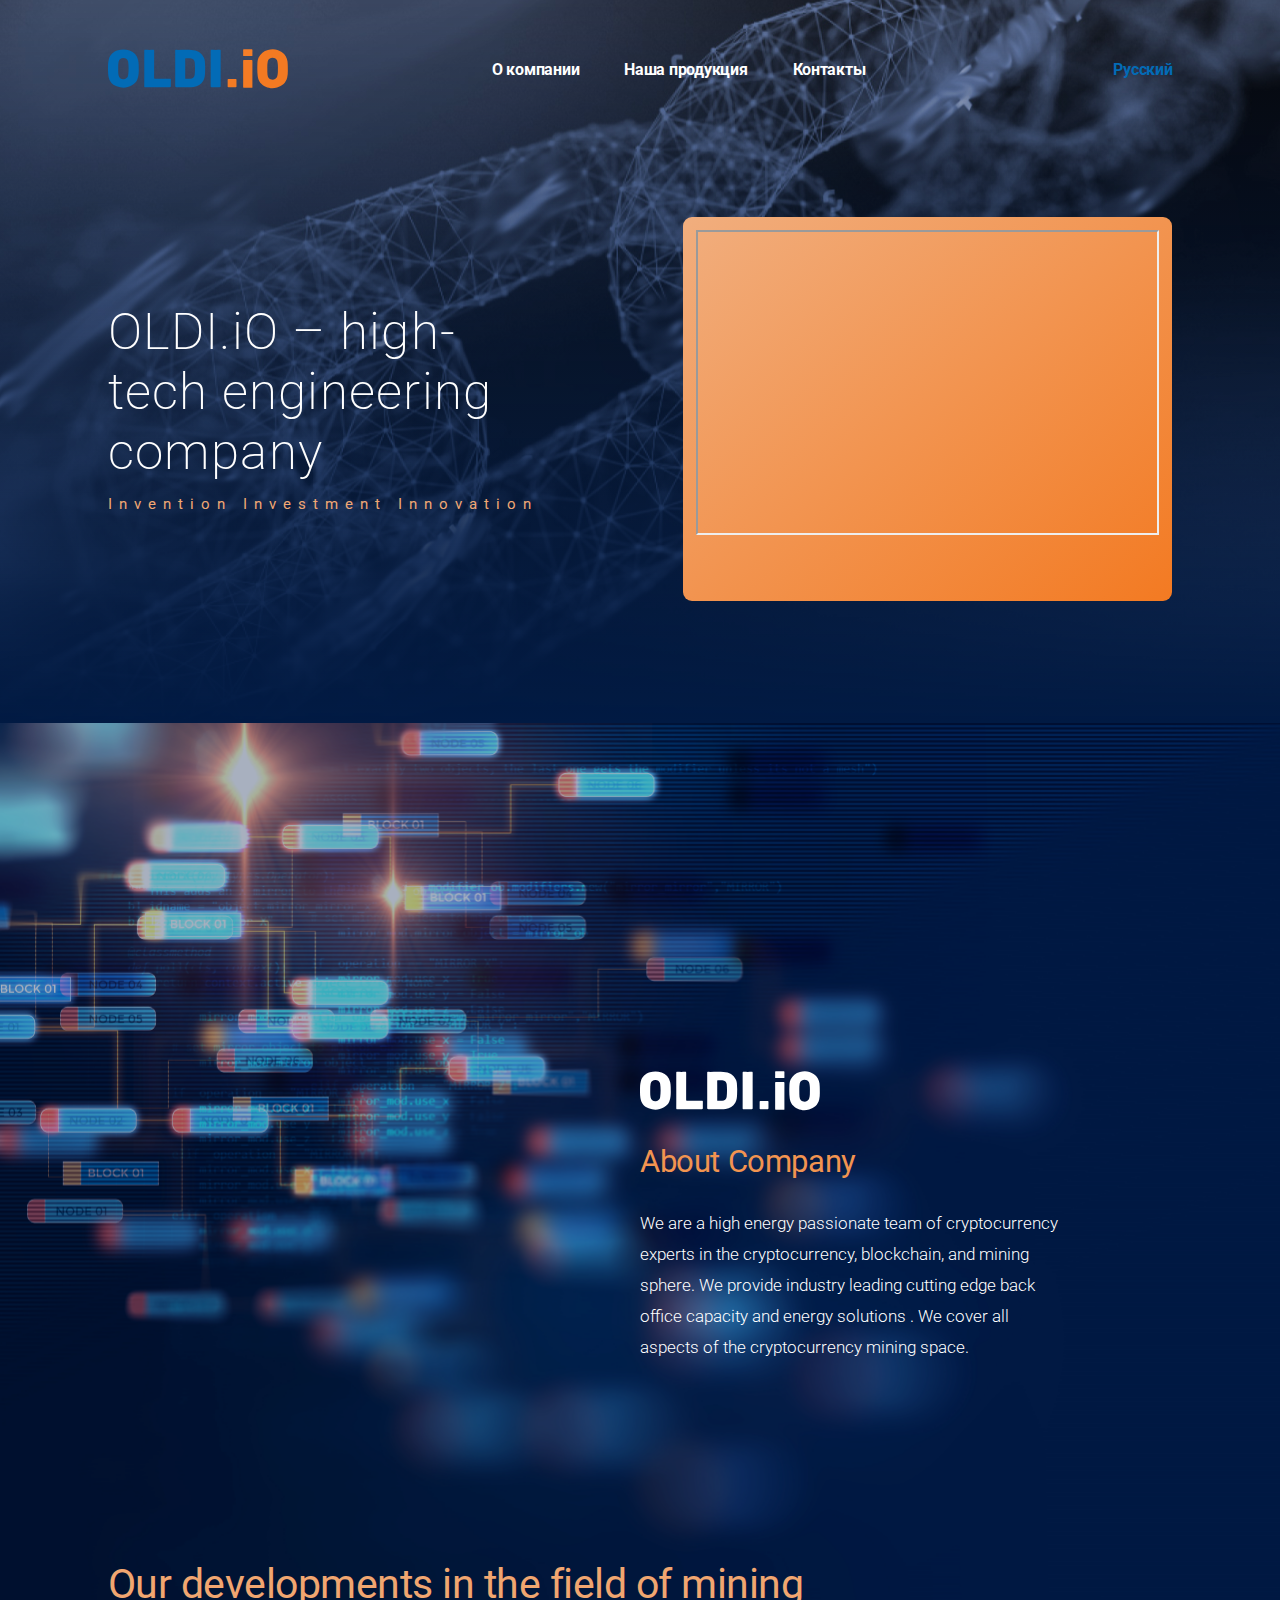
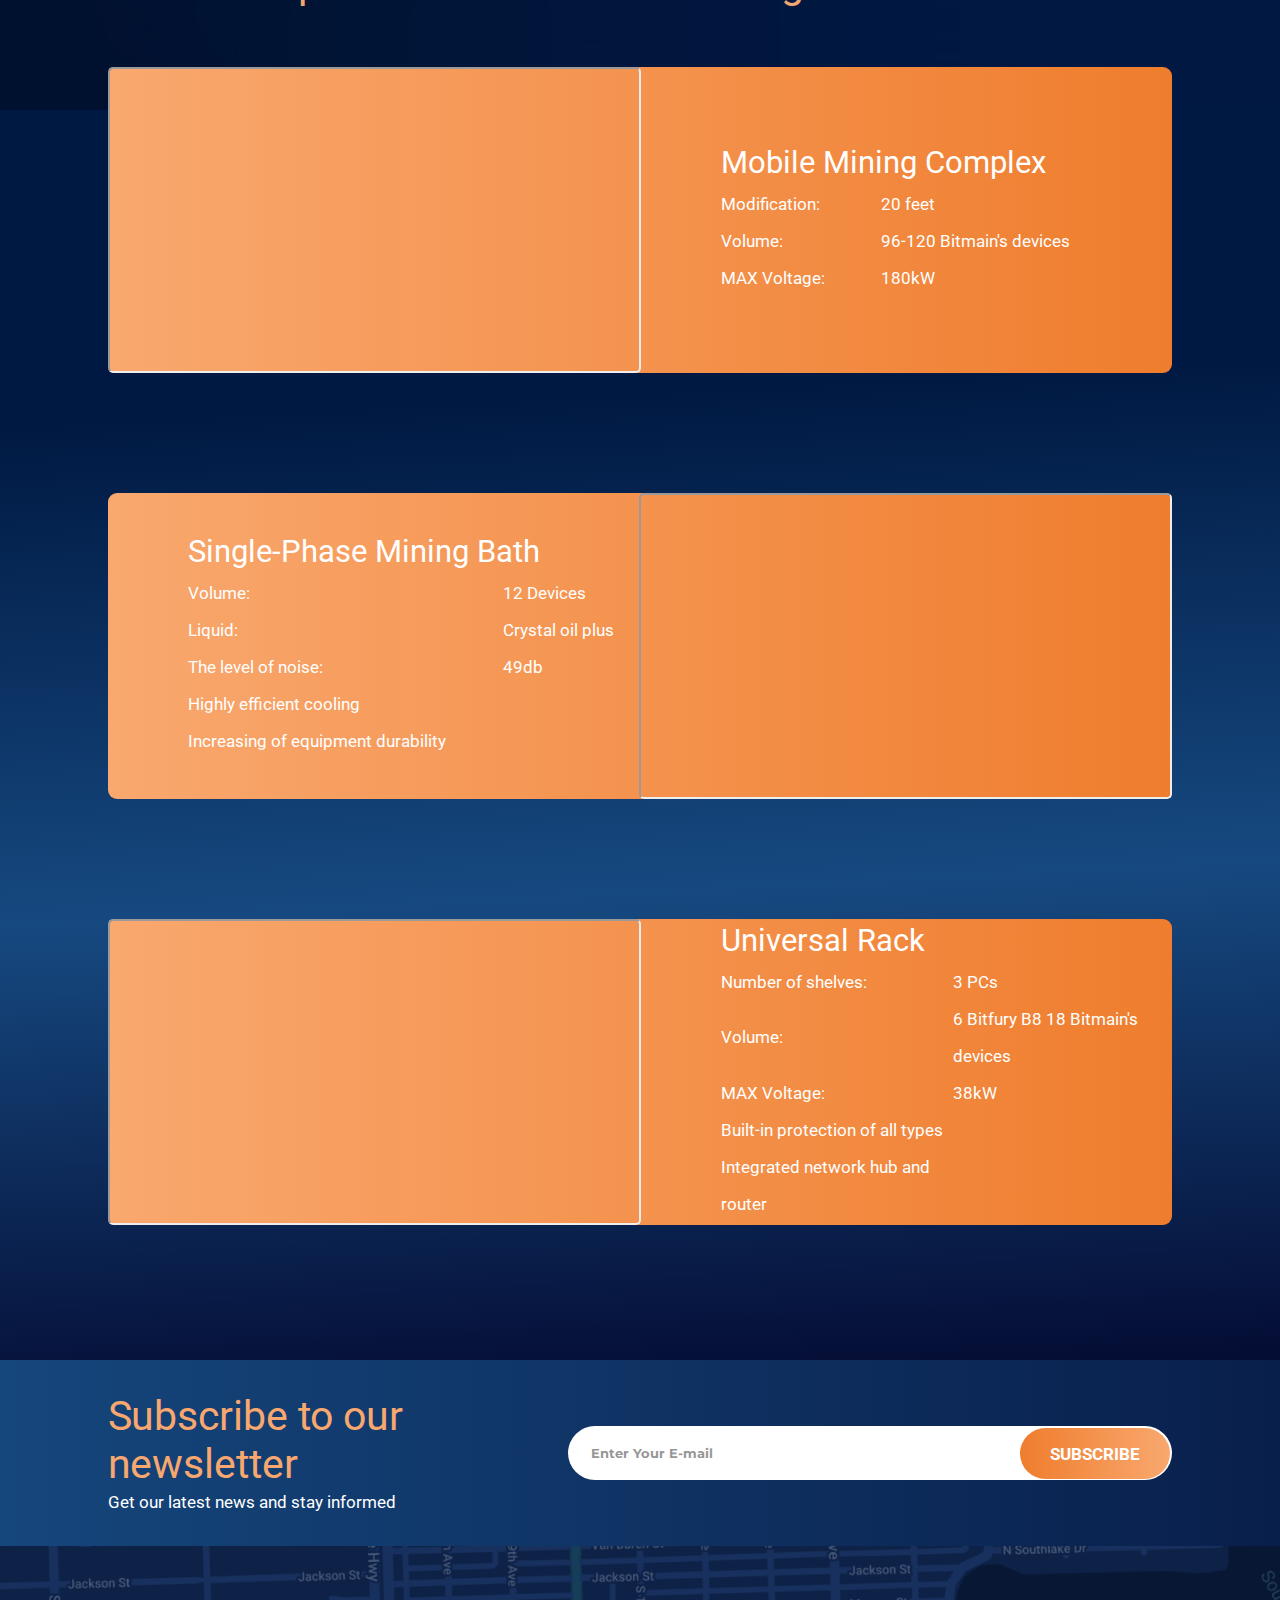
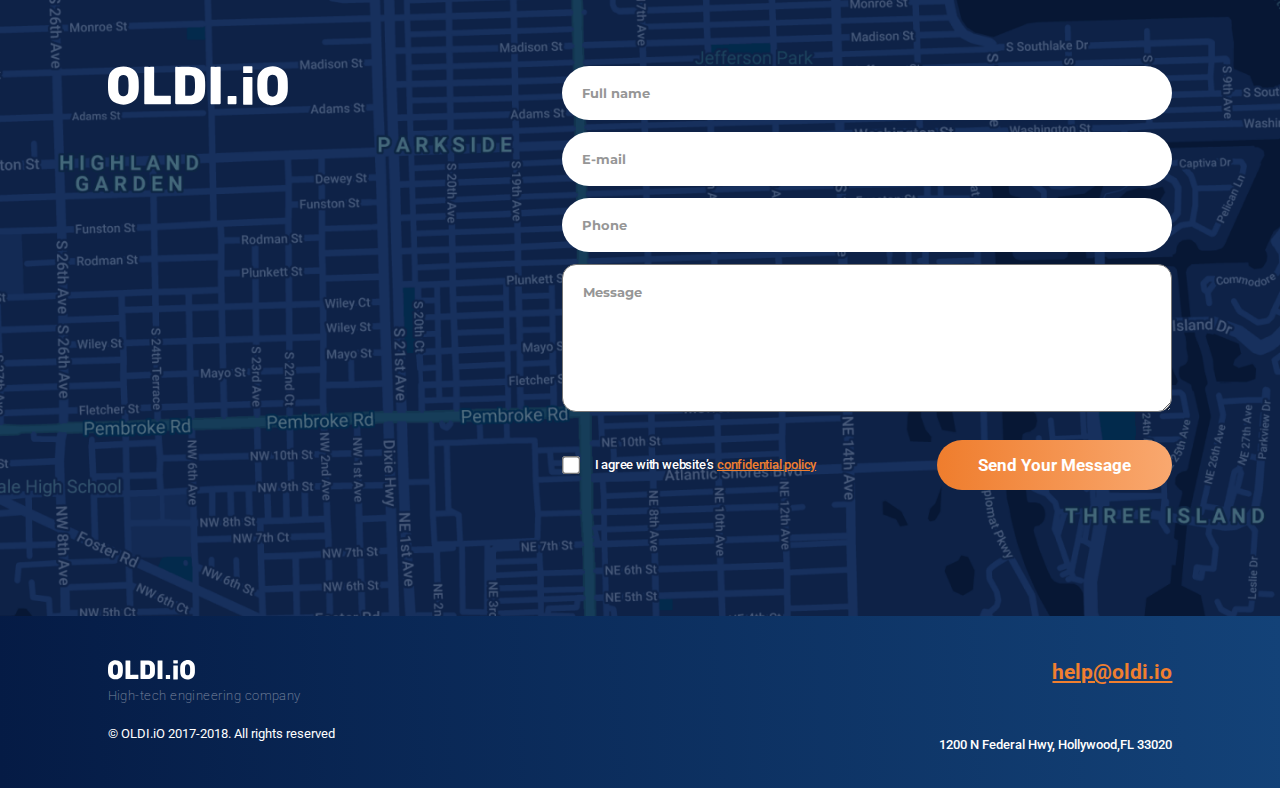
==== commit 16e07792: "1" ====
--- a/lang/ru/index.html
+++ b/lang/ru/index.html
@@ -89,12 +89,12 @@
       </div>
       <div class="productBlock">
         <div class="productBlock__video">
-          <!-- <iframe align="absmiddle" width="100%" height="345" style="border-radius: 5px;" src="https://www.youtube.com/embed/NB-iL1Y0TL0?rel=0"></iframe> -->
+          <iframe align="absmiddle" width="100%" height="345" style="border-radius: 5px;" src="https://www.youtube.com/embed/NB-iL1Y0TL0?rel=0"></iframe>
 
-          <div class="video_wrapper video_wrapper_full js-videoWrapper">
+         <!--  <div class="video_wrapper video_wrapper_full js-videoWrapper">
               <iframe class="videoIframe js-videoIframe" src="" frameborder="0" allowTransparency="true" allowfullscreen data-src="https://www.youtube.com/embed/zV1ddt6tlnE?autoplay=1&modestbranding=1&rel=0&hl=ru&showinfo=0&color=white"></iframe>
               <button class="videoPoster js-videoPoster"></button>
-            </div>
+            </div> -->
 
         </div>
         <div class="productBlock__spec">
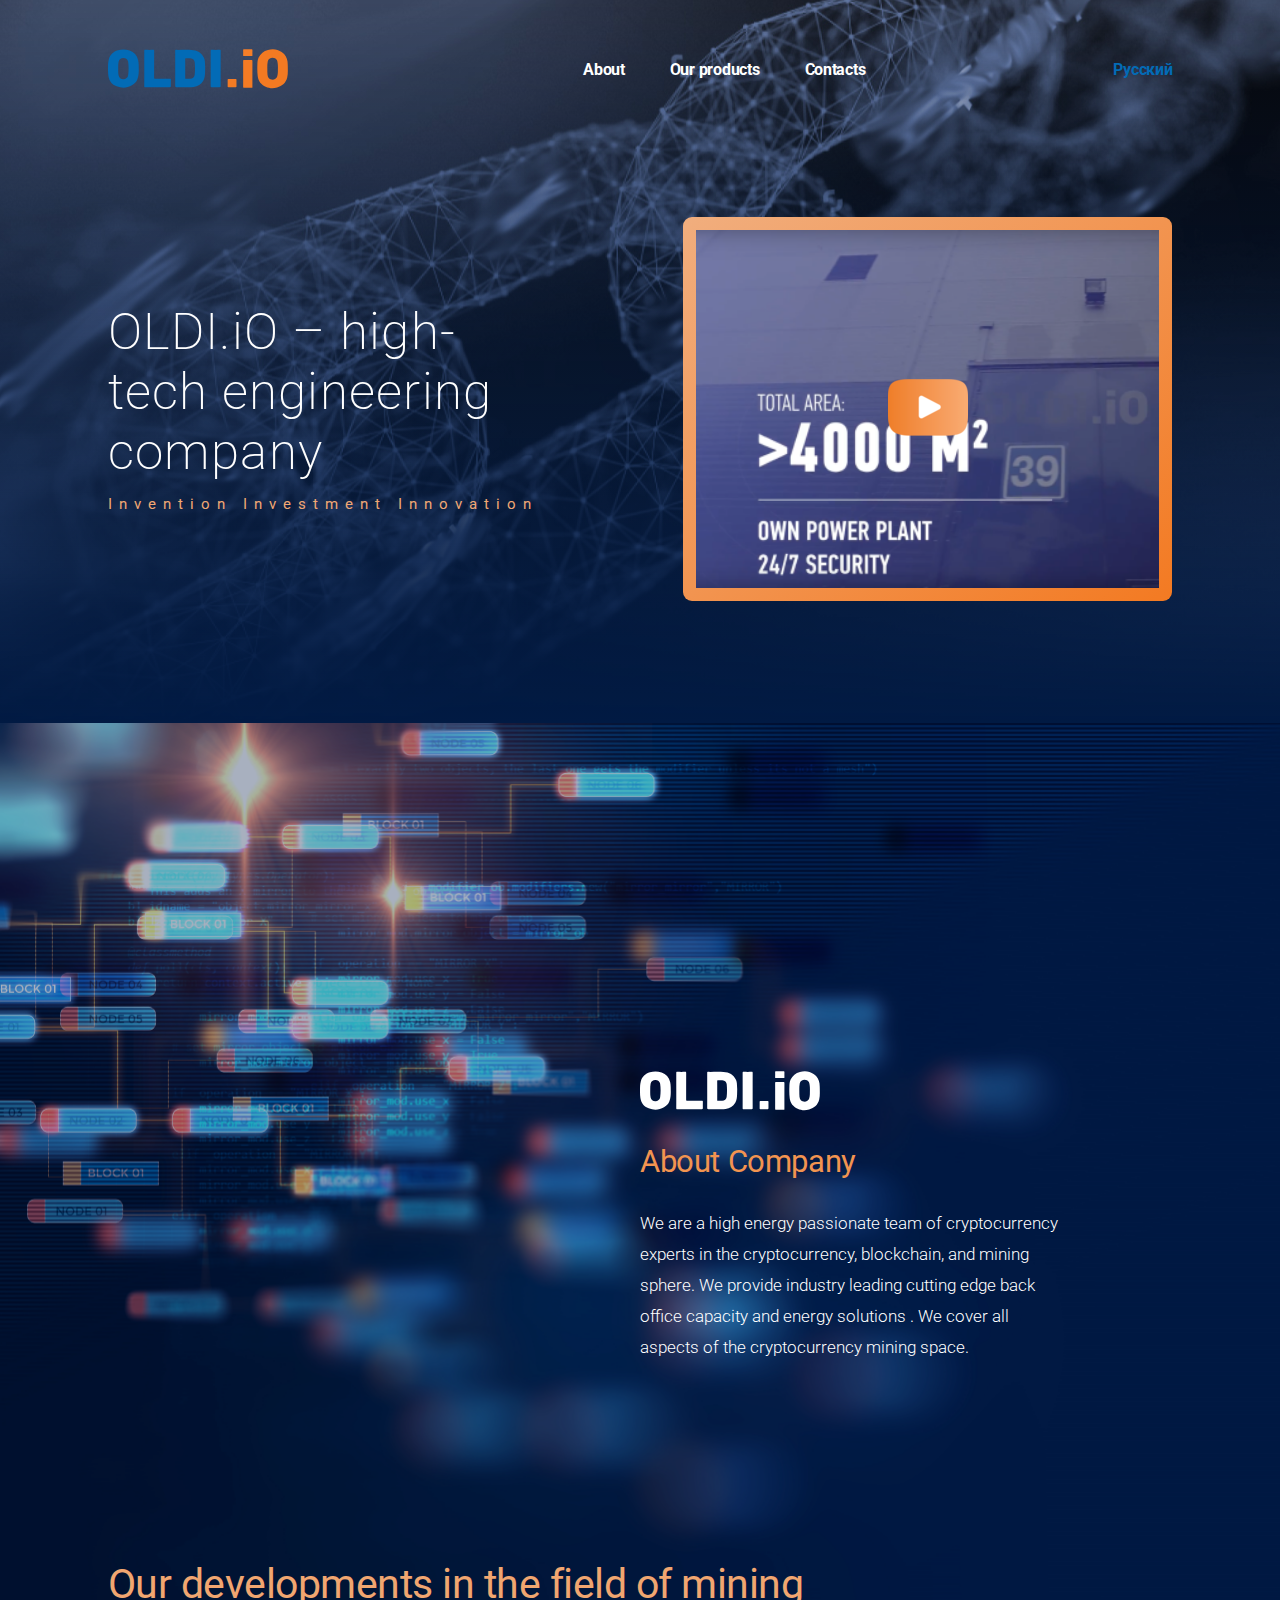
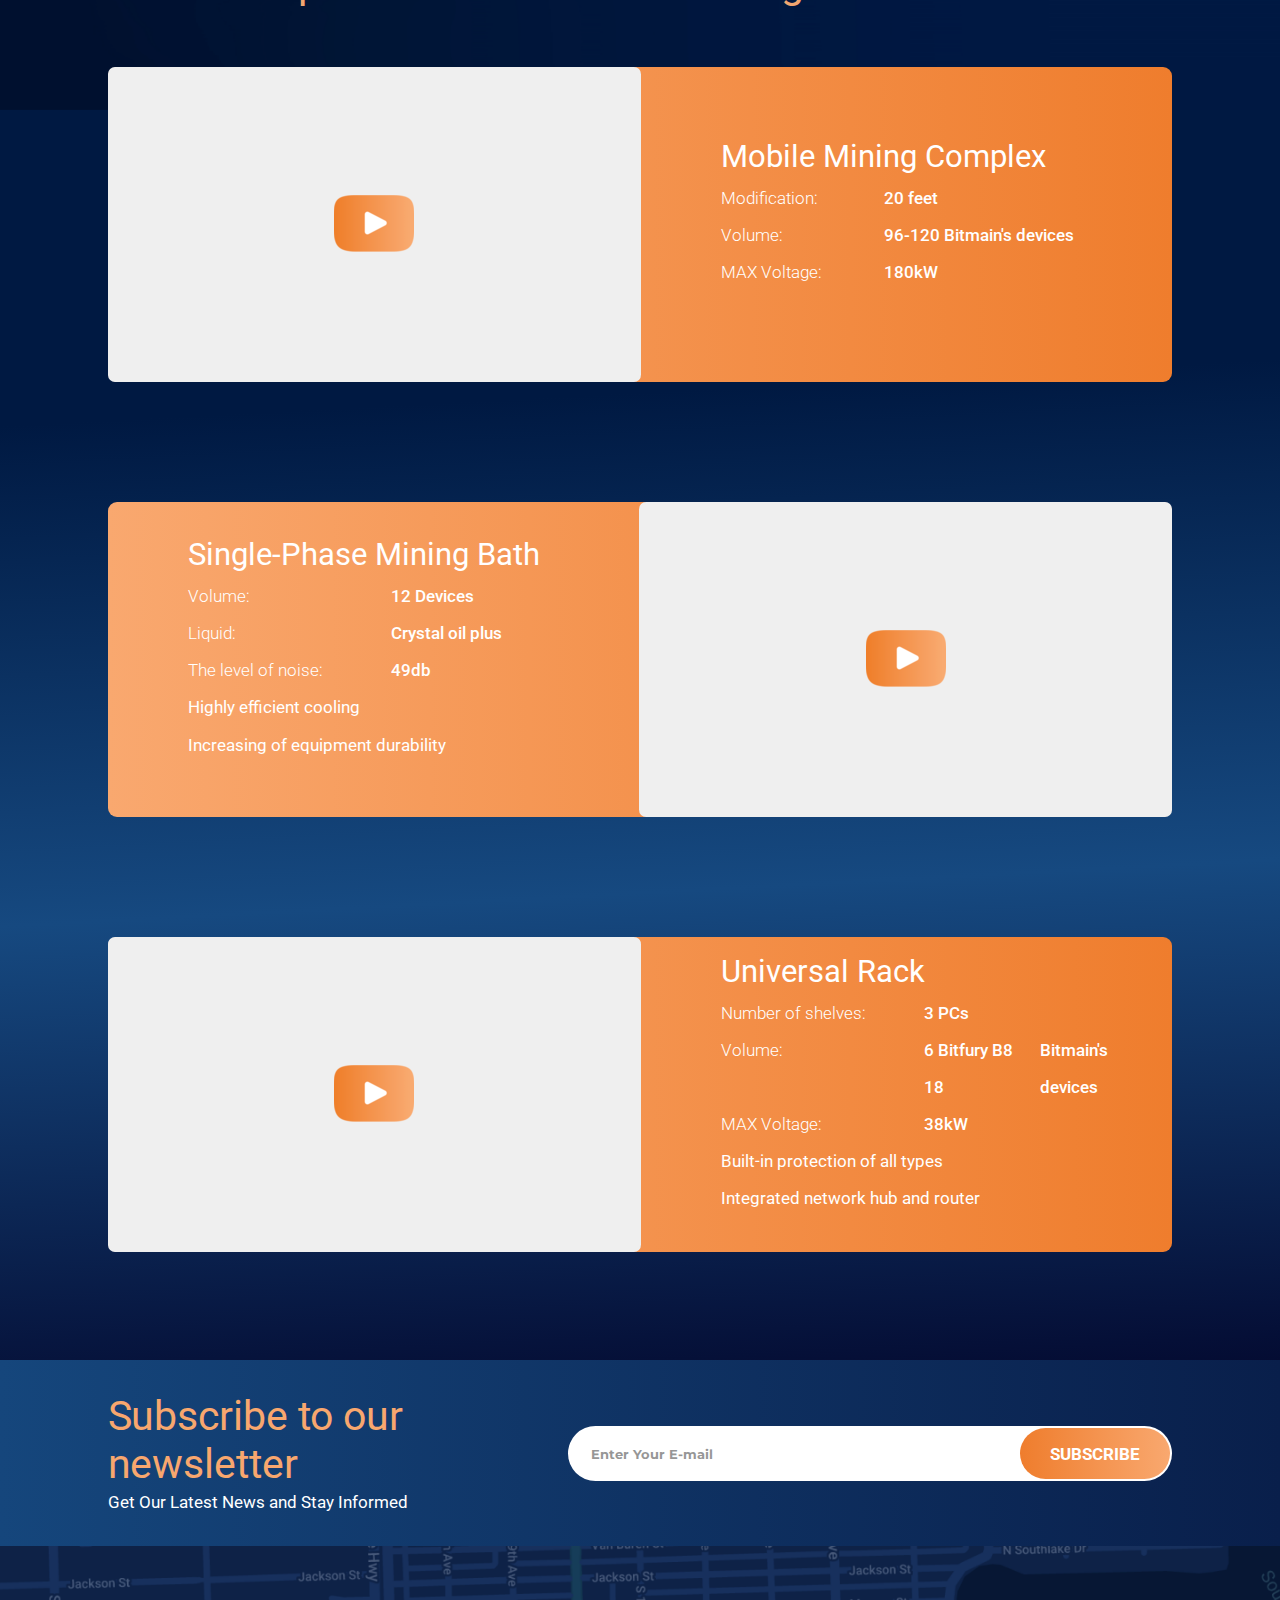
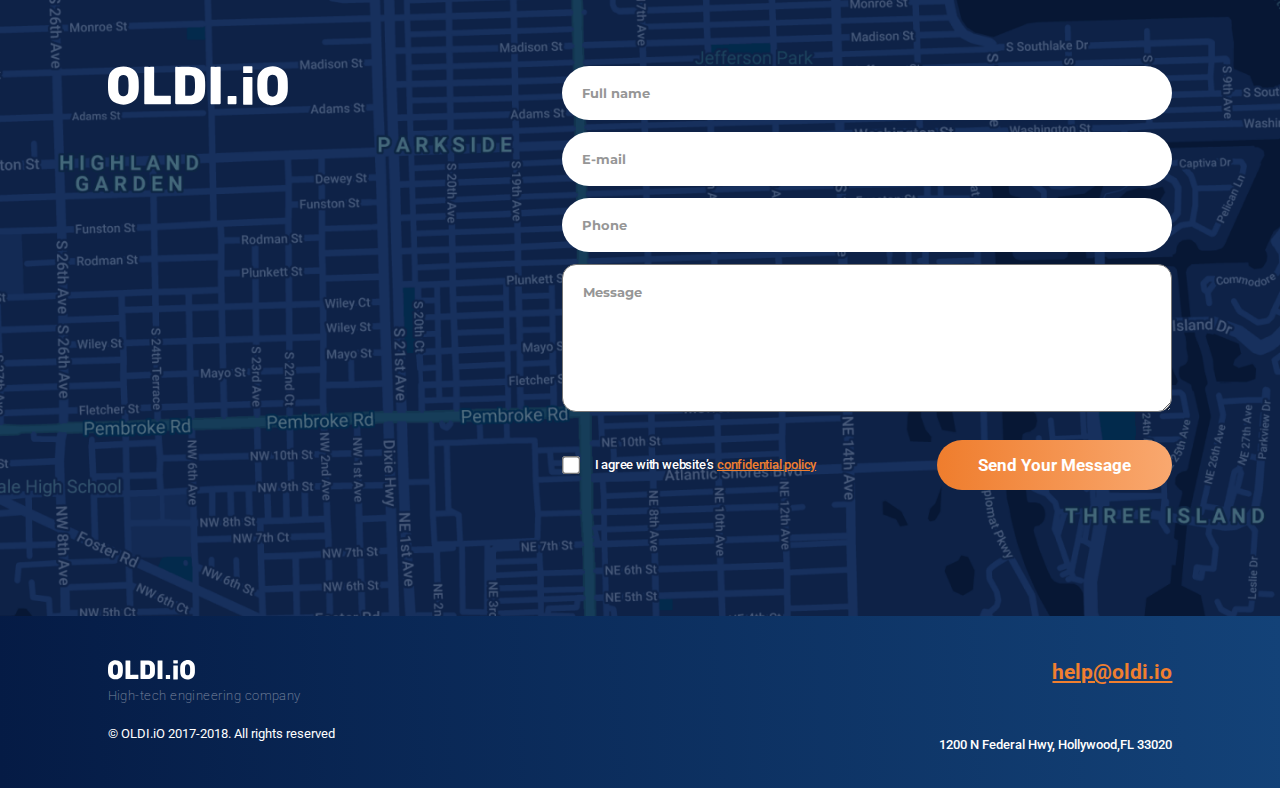
==== commit dc5cb49d: "1" ====
--- a/lang/ru/index.html
+++ b/lang/ru/index.html
@@ -5,10 +5,10 @@
   <meta name="viewport" content="width=device-width, initial-scale=1.0">
   <meta http-equiv="X-UA-Compatible" content="ie=edge">
   <title>Oldi.io</title>
-  <link rel="stylesheet" href="../../css/main.css">
+  <link rel="stylesheet" href="../..//css/main.css">
   <link rel="stylesheet" href="https://use.fontawesome.com/releases/v5.3.1/css/all.css" integrity="sha384-mzrmE5qonljUremFsqc01SB46JvROS7bZs3IO2EmfFsd15uHvIt+Y8vEf7N7fWAU" crossorigin="anonymous">
-  <script async>
-    $(document).ready(function(){
+ <script async> 
+  $(document).ready(function(){
       $("a[href*=\\#]:not([href=\\#])").on("click", function(e){
         var anchor = $(this);
         $('html, body').stop().animate({
@@ -34,11 +34,11 @@
         <span class="divide"></span>
       </div>
       <div class="main-nav">
-        <ul class="menu">
+        <ul class="menu" id="menu">
           <div class="white-logo"><img src="../../img/oldi_logo.svg" alt=""></div>
-          <li class="menu__item"><a class="menu__link" href="#about">О компании</a></li>
-          <li class="menu__item"><a class="menu__link" href="#products">Наша продукция</a></li>
-          <li class="menu__item"><a class="menu__link" href="#contacts">Контакты</a></li>
+          <li class="menu__item"><a class="menu__link" href="#about">About</a></li>
+          <li class="menu__item"><a class="menu__link" href="#products">Our products</a></li>
+          <li class="menu__item"><a class="menu__link" href="#contacts">Contacts</a></li>
           <li class="menu__item language">
             <a href="index.html" id="switch_lang">Русский</a>
             <i class="fa fa-angle-down fa-lg" aria-hidden="true"></i>
@@ -61,7 +61,11 @@
       </div>
       <div class="rightSide">
         <div class="wrapper_top_video">
-          <iframe align="absmiddle" width="100%" height="305" src="https://www.youtube.com/embed/zV1ddt6tlnE?rel=0"></iframe>
+            <div class="video_wrapper js-videoWrapper">
+              <iframe class="videoIframe js-videoIframe" src="" frameborder="0" allowTransparency="true" allowfullscreen data-src="https://www.youtube.com/embed/zV1ddt6tlnE?autoplay=1&modestbranding=1&rel=0&hl=ru&showinfo=0&color=white"></iframe>
+              <button class="videoPoster js-videoPoster"></button>
+            </div>
+          </div>
         </div>
       </div>
     </div> 
@@ -69,7 +73,7 @@
 </div>
 </header>
 <main>
-  <section class="about" id="about">
+  <section class="about" data-anchor="about">
     <div class="content_block">
       <div class="about__logo">
         <img src="../../img/oldi_logo.svg" alt="">
@@ -83,96 +87,82 @@
     </div>
   </section>
   <section class="products" >
-    <div class="products__container" id="products">
+    <div class="products__container" data-anchor="products">
       <div class="title">
         <h2>Our developments in the field of mining</h2>
       </div>
       <div class="productBlock">
-        <div class="productBlock__video">
-          <iframe align="absmiddle" width="100%" height="345" style="border-radius: 5px;" src="https://www.youtube.com/embed/NB-iL1Y0TL0?rel=0"></iframe>
-
-         <!--  <div class="video_wrapper video_wrapper_full js-videoWrapper">
-              <iframe class="videoIframe js-videoIframe" src="" frameborder="0" allowTransparency="true" allowfullscreen data-src="https://www.youtube.com/embed/zV1ddt6tlnE?autoplay=1&modestbranding=1&rel=0&hl=ru&showinfo=0&color=white"></iframe>
-              <button class="videoPoster js-videoPoster"></button>
-            </div> -->
-
-        </div>
-        <div class="productBlock__spec">
+        <div class="productBlock__video first_product">
+          <div class="video_wrapper video_wrapper_full js-videoWrapper">
+              <iframe class="videoIframe js-videoIframe" src="" frameborder="0" allowTransparency="true" allowfullscreen data-src="https://www.youtube.com/embed/NB-iL1Y0TL0?autoplay=1&modestbranding=1&rel=0&hl=ru&showinfo=0&color=white"></iframe>
+              <button class="videoPoster js-videoPoster"></button>
+            </div>
+        </div>
+        <div class="productBlock__spec first">
           <h3>Mobile Mining Complex</h3>
-          <table>
-            <tbody><tr>
-              <td><p>Modification:</p></td>
-              <td><p>20 feet</p></td>
-            </tr>
-            <tr>
-              <td><p>Volume:</p></td>
-              <td><p>96-120 Bitmain's devices</p></td>
-            </tr>
-            <tr>
-              <td><p>MAX Voltage:</p></td>
-              <td><p>180kW</p></td>
-            </tr>
-          </tbody></table>
+          <div class="block">
+            <div class="content">
+              <p class="title">Modification:</p><p class="value">20 feet</p>
+            </div>
+            <div class="content">
+              <p class="title">Volume:</p><p class="value">96-120 Bitmain's devices</p>
+            </div>
+            <div class="content">
+              <p class="title">MAX Voltage:</p><p class="value">180kW</p>
+            </div>
+          </div>
         </div>
       </div>
       <div class="productBlock rev">
-        <div class="productBlock__video">
-          <iframe align="absmiddle" width="100%" height="345" style="border-radius: 5px;" src="https://www.youtube.com/embed/-QDuSfb7Z5c?rel=0"></iframe>
-        </div>
-        <div class="productBlock__spec">
+        <div class="productBlock__video second_product">
+        <div class="video_wrapper video_wrapper_full js-videoWrapper">
+              <iframe class="videoIframe js-videoIframe" src="" frameborder="0" allowTransparency="true" allowfullscreen data-src="https://www.youtube.com/embed/-QDuSfb7Z5c?autoplay=1&modestbranding=1&rel=0&hl=ru&showinfo=0&color=white"></iframe>
+              <button class="videoPoster js-videoPoster"></button>
+            </div>
+        </div>
+        <div class="productBlock__spec second">
           <h3>Single-Phase Mining Bath</h3>
-          <table>
-            <tbody><tr>
-              <td><p>Volume:</p></td>
-              <td><p>12 Devices</p></td>
-            </tr>
-            <tr>
-              <td><p>Liquid:</p></td>
-              <td><p>Crystal oil plus</p></td>
-            </tr>
-            <tr>
-              <td><p>The level of noise:</p></td>
-              <td><p>49db</p></td>
-            </tr>
-            <tr>
-              <td><p>Highly efficient cooling</p></td>
-              <td><p></p></td>
-            </tr>
-            <tr>
-              <td><p>Increasing of equipment durability</p></td>
-              <td><p></p></td>
-            </tr>
-          </tbody></table>
+          <div class="block">
+            <div class="content">
+              <p class="title">Volume:</p><p class="value">12 Devices</p>
+            </div>
+            <div class="content">
+              <p class="title">Liquid:</p><p class="value">Crystal oil plus</p>
+            </div>
+            <div class="content">
+              <p class="title">The level of noise:</p><p class="value">49db</p>
+            </div>
+            <div class="text">
+              <p>Highly efficient cooling</p>
+              <p>Increasing of equipment durability</p>
+            </div>
+          </div>
         </div>
       </div>
       <div class="productBlock">
-        <div class="productBlock__video">
-          <iframe align="absmiddle" width="100%" height="345" style="border-radius: 5px;" src="https://www.youtube.com/embed/tpHV596lscE?rel=0"></iframe>
-        </div>
-        <div class="productBlock__spec">
+        <div class="productBlock__video third_product">
+             <div class="video_wrapper video_wrapper_full js-videoWrapper">
+              <iframe class="videoIframe js-videoIframe" src="" frameborder="0" allowTransparency="true" allowfullscreen data-src="https://www.youtube.com/embed/tpHV596lscE?autoplay=1&modestbranding=1&rel=0&hl=ru&showinfo=0&color=white"></iframe>
+              <button class="videoPoster js-videoPoster"></button>
+            </div>
+        </div>
+        <div class="productBlock__spec third">
           <h3>Universal Rack</h3>
-          <table>
-            <tbody><tr>
-              <td><p>Number of shelves:</p></td>
-              <td><p>3 PCs</p></td>
-            </tr>
-            <tr>
-              <td><p>Volume:</p></td>
-              <td><p>6 Bitfury B8 18 Bitmain's devices</p></td>
-            </tr>
-            <tr>
-              <td><p>MAX Voltage:</p></td>
-              <td><p>38kW</p></td>
-            </tr>
-            <tr>
-              <td><p>Built-in protection of all types</p></td>
-              <td><p></p></td>
-            </tr>
-            <tr>
-              <td><p>Integrated network hub and router</p></td>
-              <td><p></p></td>
-            </tr>
-          </tbody></table>
+          <div class="block">
+            <div class="content">
+              <p class="title">Number of shelves:</p><p class="value">3 PCs</p>
+            </div>
+            <div class="content">
+              <p class="title">Volume:</p><div class="str"><p class="value">6 Bitfury B8 18</p> <p class="value">Bitmain's devices</p></div>
+            </div>
+            <div class="content">
+              <p class="title">MAX Voltage:</p><p class="value">38kW</p>
+            </div>
+            <div class="text">
+              <p>Built-in protection of all types</p>
+              <p>Integrated network hub and router</p>
+            </div>
+          </div>
         </div>
       </div>
     </div>
@@ -181,7 +171,7 @@
     <div class="subscribe__container">
       <div class="sub-text">
         <h3>Subscribe to our newsletter</h3>
-        <p>Get our latest news and stay informed</p>
+        <p>Get Our Latest News and Stay Informed</p>
       </div>
       <div class="sub-mail">
         <div class="input-modern">
@@ -189,14 +179,14 @@
             <span>We send message</span>
           </div>
           <form class="sub_form">
-            <input class="mail_sub" id="mail_sub" type="email" name="q" placeholder="Enter Your E-mail"  />
+            <input class="mail_sub"  id="mail_sub" type="email" name="q" placeholder="Enter Your E-mail"  />
             <button class="sendbtn" type="submit">SUBSCRIBE</button>
           </form>
         </div>
       </div>
     </div>
   </section>
-  <section class="contacts" id="contacts">
+  <section class="contacts" data-anchor="contacts">
     <div class="contacts__container">
       <div class="leftSide">
         <img src="../../img/oldi_logo.svg" alt="oldi_logo">
@@ -263,6 +253,7 @@
     </div> 
   </div>
 </footer>
-<script src='https://cdnjs.cloudflare.com/ajax/libs/jquery/2.1.3/jquery.min.js'></script> <script src='../../js/main.js'></script> 
+<script src="https://ajax.googleapis.com/ajax/libs/jquery/2.1.3/jquery.min.js"></script>
+<script src='../../js/main.js'></script> 
 </body>
 </html>--- a/css/main.css
+++ b/css/main.css
@@ -1,3 +1,3 @@
-@import url("https://fonts.googleapis.com/css?family=Montserrat:100,100i,200,200i,300,300i,400,400i,500,500i,600,600i,700,700i,800,800i,900,900i");@import url("https://fonts.googleapis.com/css?family=Roboto:100,100i,300,300i,400,400i,500,500i,700,700i,900,900i");*{margin:0;padding:0;-webkit-box-sizing:border-box;box-sizing:border-box}*:after,*:before{-webkit-box-sizing:border-box;box-sizing:border-box}h1,h2,h3,h4,h5,h6,p,ul,li,a,img,input,button,textarea{margin:0;padding:0;overline:none}table{border-collapse:collapse;border-spacing:0}img{border:0}button,input,textarea{cursor:pointer}button:focus,button:active,input:focus,input:active,textarea:focus,textarea:active{outline:none}a{text-decoration:none;cursor:pointer}a:hover{text-decoration:none}li{list-style:none}body{font-family:avenir,sans-serif}.video_wrapper{width:100%;height:100%;margin:0 auto;position:relative;background-color:#000}.video_wrapper_full{padding-top:315px}.videoIframe{position:absolute;top:0;bottom:0;right:0;left:0;width:100%;height:100%;background-color:transparent}.videoPoster{position:absolute;top:0px;left:0px;width:100%;height:100%;background-image:url(../img/yt/main_yt.png);background-size:cover;border:none;overflow:hidden;opacity:1;-webkit-transition:opacity 800ms, height 0s;transition:opacity 800ms, height 0s;-webkit-transition-delay:0s, 0s;transition-delay:0s, 0s;display:-moz-flex;display:-ms-flex;display:-o-flex;display:-webkit-box;display:-ms-flexbox;display:flex;-webkit-box-pack:center;-ms-flex-pack:center;justify-content:center;-ms-align-items:center;-webkit-box-align:center;-ms-flex-align:center;align-items:center}.videoPoster:hover{cursor:pointer}.videoPoster:after{content:url(../img/yt/play_btn.png);position:absolute}.videoWrapperActive .videoPoster{opacity:0;height:0;-webkit-transition-delay:0s, 800ms;transition-delay:0s, 800ms}.animated{-webkit-animation-duration:1s;animation-duration:1s;-webkit-animation-fill-mode:both;animation-fill-mode:both}@-webkit-keyframes fadeInUp{from{opacity:0;-webkit-transform:translate3d(0, 100%, 0);transform:translate3d(0, 100%, 0)}to{opacity:1;-webkit-transform:translate3d(0, 0, 0);transform:translate3d(0, 0, 0)}}@keyframes fadeInUp{from{opacity:0;-webkit-transform:translate3d(0, 100%, 0);transform:translate3d(0, 100%, 0)}to{opacity:1;-webkit-transform:translate3d(0, 0, 0);transform:translate3d(0, 0, 0)}}.fadeInUp{-webkit-animation-name:fadeInUp;animation-name:fadeInUp}.header{background:-webkit-gradient(linear, left top, left bottom, from(rgba(50,44,103,0.0001)), to(#011A43)),url(../img/header_bg.svg) no-repeat;background:linear-gradient(rgba(50,44,103,0.0001), #011A43),url(../img/header_bg.svg) no-repeat;background-size:cover;height:56.52vmax;padding-top:49px}@media screen and (max-width: 768px){.header{height:100vmax}}.header__container{width:83.20%;margin:0 auto;display:-webkit-box;display:-ms-flexbox;display:flex;-webkit-box-pack:justify;-ms-flex-pack:justify;justify-content:space-between;-webkit-box-orient:vertical;-webkit-box-direction:normal;-ms-flex-direction:column;flex-direction:column}@media screen and (max-width: 480px){.header__container{width:89.3%}}.header__topSection{display:-webkit-box;display:-ms-flexbox;display:flex;-webkit-box-orient:horizontal;-webkit-box-direction:normal;-ms-flex-direction:row;flex-direction:row;-webkit-box-pack:justify;-ms-flex-pack:justify;justify-content:space-between;margin-bottom:10vmax}@media screen and (max-width: 768px){.header__topSection{-webkit-box-pack:center;-ms-flex-pack:center;justify-content:center}}@media screen and (max-width: 480px){.header__topSection{margin-bottom:44px}}.header__topSection .logo{height:40px;width:180px}.header__topSection nav{display:-webkit-box;display:-ms-flexbox;display:flex;-webkit-box-pack:center;-ms-flex-pack:center;justify-content:center;-webkit-box-orient:vertical;-webkit-box-direction:normal;-ms-flex-direction:column;flex-direction:column;float:left;webkit-transition:left 1s easy-out 0.5s}.header__topSection nav .icon-menu{width:20px;cursor:pointer;z-index:100;position:absolute;right:20px}.header__topSection nav .icon-menu .none{display:none}.header__topSection nav .icon-menu.close{position:absolute;right:1%;top:60px;width:32px;height:32px}.header__topSection nav .icon-menu.close:hover{opacity:0.8}.header__topSection nav .icon-menu.close:before,.header__topSection nav .icon-menu.close:after{position:absolute;left:6%;content:' ';height:17px;width:2px;background-color:#fff}@media screen and (min-width: 480px){.header__topSection nav .icon-menu.close:before,.header__topSection nav .icon-menu.close:after{right:0}}.header__topSection nav .icon-menu.close:before{-webkit-transform:rotate(45deg);transform:rotate(45deg)}.header__topSection nav .icon-menu.close:after{-webkit-transform:rotate(-45deg);transform:rotate(-45deg)}@media screen and (min-width: 769px){.header__topSection nav .icon-menu{display:none}}.header__topSection nav .divide{display:block;height:2px;margin:3px 0;background:#fff}.header__topSection nav .main-nav{display:-webkit-box;display:-ms-flexbox;display:flex;-webkit-box-align:center;-ms-flex-align:center;align-items:center}.header__topSection nav .menu{display:-webkit-box;display:-ms-flexbox;display:flex;-webkit-box-orient:horizontal;-webkit-box-direction:normal;-ms-flex-direction:row;flex-direction:row;-webkit-box-align:end;-ms-flex-align:end;align-items:flex-end}@media screen and (max-width: 768px){.header__topSection nav .menu{display:none}}.header__topSection nav .menu .white-logo{display:none}@media screen and (max-width: 768px){.header__topSection nav .menu .white-logo{background:#01204c;display:-webkit-box;display:-ms-flexbox;display:flex;width:100%;z-index:1;position:absolute;padding-top:58.5px;-webkit-box-pack:center;-ms-flex-pack:center;justify-content:center;top:-134.5px;height:133px}.header__topSection nav .menu .white-logo img{width:180px;height:40px}}.header__topSection nav .menu__item{margin-right:45px;position:relative}.header__topSection nav .menu__item:nth-child(4){margin-right:248px}.header__topSection nav .menu__item:last-child{margin-right:0}@media screen and (max-width: 768px){.header__topSection nav .menu__item:last-child{-webkit-box-pack:justify;-ms-flex-pack:justify;justify-content:space-between}}.header__topSection nav .menu__item .fa{display:none;margin-right:6%;color:#8891c2}@media screen and (max-width: 768px){.header__topSection nav .menu__item .fa{display:block}}@media screen and (max-width: 768px){.header__topSection nav .menu__item{border-top:solid 1px grey;padding:20px 0 20px 20px;background:#01204c;width:100%}}.header__topSection nav .menu__link,.header__topSection nav .menu .submenu li{font-family:'Roboto' , sans-serif;font-weight:bold;font-size:16px;line-height:19px;letter-spacing:-0.27px;color:#ffffff;display:-webkit-box;display:-ms-flexbox;display:flex;-webkit-box-orient:horizontal;-webkit-box-direction:normal;-ms-flex-flow:row nowrap;flex-flow:row nowrap;-webkit-box-pack:center;-ms-flex-pack:center;justify-content:center;-webkit-box-align:center;-ms-flex-align:center;align-items:center}@media screen and (max-width: 768px){.header__topSection nav .menu__link,.header__topSection nav .menu .submenu li{font-weight:300;opacity:1;-webkit-box-pack:start;-ms-flex-pack:start;justify-content:flex-start}}.header__topSection nav .menu.show{display:-webkit-box;display:-ms-flexbox;display:flex;-webkit-box-orient:vertical;-webkit-box-direction:normal;-ms-flex-flow:column;flex-flow:column;-webkit-box-align:start;-ms-flex-align:start;align-items:flex-start;margin-top:175px;position:absolute;left:0;width:100%}.header__topSection .language{display:-webkit-box;display:-ms-flexbox;display:flex;-webkit-box-align:center;-ms-flex-align:center;align-items:center;position:relative}.header__topSection .language .submenu{display:none;position:absolute;right:0px;top:0px;overflow:hidden}@media screen and (max-width: 768px){.header__topSection .language .submenu{padding-top:0}}.header__topSection .language .submenu li{background:#01204c;padding:10px;width:100%;text-align:center}@media screen and (max-width: 768px){.header__topSection .language .submenu li{padding-top:0;width:100%;padding:20px 0 20px 20px;text-align:left}}.header__topSection .language .submenu li a{color:#fff}.header__topSection .language .submenu li a:hover{color:#F1A874}.header__topSection .language #switch_lang{font-family:'Roboto' , sans-serif;font-weight:bold;font-size:16px;line-height:19px;letter-spacing:-0.27px;color:#036BB6}.header__topSection .language #switch_lang:hover{color:#F1A874}.header__topSection .language:hover .submenu{top:15px;display:-webkit-box;display:-ms-flexbox;display:flex;-webkit-box-align:center;-ms-flex-align:center;align-items:center;-webkit-box-pack:center;-ms-flex-pack:center;justify-content:center;width:140px;height:50px}@media screen and (max-width: 768px){.header__topSection .language:hover .submenu{border-top:1px solid grey;height:59px;top:58px;width:100%}}.header__bottomSection .bottomBlock{display:-webkit-box;display:-ms-flexbox;display:flex;-webkit-box-orient:horizontal;-webkit-box-direction:normal;-ms-flex-direction:row;flex-direction:row;-webkit-box-pack:justify;-ms-flex-pack:justify;justify-content:space-between}@media screen and (max-width: 768px){.header__bottomSection .bottomBlock{-webkit-box-orient:vertical;-webkit-box-direction:normal;-ms-flex-direction:column;flex-direction:column;-webkit-box-pack:center;-ms-flex-pack:center;justify-content:center;-webkit-box-align:center;-ms-flex-align:center;align-items:center}}.header__bottomSection .bottomBlock .leftSide{display:-webkit-box;display:-ms-flexbox;display:flex;-webkit-box-orient:vertical;-webkit-box-direction:normal;-ms-flex-direction:column;flex-direction:column;-webkit-box-pack:center;-ms-flex-pack:center;justify-content:center}.header__bottomSection .bottomBlock .leftSide__title{font-family:'Roboto', sans-serif;font-size:51px;line-height:60px;letter-spacing:1.24px;color:#fff;margin-bottom:11.5px;font-weight:200 !important;max-width:35vmax}@media screen and (max-width: 768px){.header__bottomSection .bottomBlock .leftSide__title{max-width:60vmax;text-align:center}}@media screen and (max-width: 480px){.header__bottomSection .bottomBlock .leftSide__title{font-size:31px;font-weight:300;letter-spacing:0.8px;text-align:center;line-height:40px}}.header__bottomSection .bottomBlock .leftSide__subtitle{font-family:'Roboto', sans-serif;font-size:15px;line-height:23px;letter-spacing:7px;color:#F1A874}@media screen and (max-width: 768px){.header__bottomSection .bottomBlock .leftSide__subtitle{text-align:center;margin-bottom:40px}}@media screen and (max-width: 480px){.header__bottomSection .bottomBlock .leftSide__subtitle{font-size:11px;line-height:2.09;letter-spacing:5.5px;text-align:center;margin-bottom:15px}}.header__bottomSection .bottomBlock .rightSide{width:46%;height:25em}@media screen and (max-width: 1330px){.header__bottomSection .bottomBlock .rightSide{height:24em}}@media screen and (max-width: 1200px){.header__bottomSection .bottomBlock .rightSide{height:305px}}@media screen and (max-width: 768px){.header__bottomSection .bottomBlock .rightSide{width:500px}}@media screen and (max-width: 480px){.header__bottomSection .bottomBlock .rightSide{width:360px}}@media screen and (max-width: 375px){.header__bottomSection .bottomBlock .rightSide{width:320px}}.header__bottomSection .bottomBlock .rightSide .wrapper_top_video{background:-webkit-gradient(linear, right bottom, left top, from(#f37a22), to(#f1ae7e));background:linear-gradient(to top left, #f37a22, #f1ae7e);padding:13px;border-radius:9px;height:100%}.about{background:url(../img/about_bg.png) no-repeat;background-color:#011A43;background-size:cover;height:987px;display:-webkit-box;display:-ms-flexbox;display:flex;-webkit-box-pack:end;-ms-flex-pack:end;justify-content:flex-end;-webkit-box-align:center;-ms-flex-align:center;align-items:center}@media screen and (max-width: 768px){.about{-webkit-box-pack:center;-ms-flex-pack:center;justify-content:center;-webkit-box-align:start;-ms-flex-align:start;align-items:flex-start;padding-top:250px}}@media screen and (max-width: 480px){.about{padding-top:130px;background-position-y:-240px}}.about .content_block{width:50%}@media screen and (max-width: 768px){.about .content_block{display:-webkit-box;display:-ms-flexbox;display:flex;-webkit-box-align:center;-ms-flex-align:center;align-items:center;-webkit-box-pack:center;-ms-flex-pack:center;justify-content:center;-webkit-box-orient:vertical;-webkit-box-direction:normal;-ms-flex-direction:column;flex-direction:column;width:100%}}.about__logo{margin-bottom:28px}.about__title h2{font-family:'Roboto' , sans-serif;font-size:31px;font-weight:normal;font-style:normal;font-stretch:normal;line-height:normal;letter-spacing:-0.4px;color:#f29450;margin-bottom:28px}@media screen and (max-width: 768px){.about__title h2{font-size:21px}}.about__text p{font-family:'Roboto' , sans-serif;font-size:17px;font-weight:300;font-style:normal;font-stretch:normal;line-height:1.82;letter-spacing:normal;color:#fff;max-width:32.98vmax}@media screen and (max-width: 768px){.about__text p{font-size:26px;max-width:60vmax;text-align:center}}@media screen and (max-width: 480px){.about__text p{font-size:17px;line-height:1.82;text-align:center;padding:0 20px 0 20px}}.products{background-image:linear-gradient(177deg, #001942 24%, #164980 62%, #040c33);background-repeat:no-repeat;background-size:cover;height:1250px;position:relative}@media screen and (max-width: 480px){.products{height:1680px}}.products__container{width:83.20%;margin:0 auto;display:-webkit-box;display:-ms-flexbox;display:flex;-webkit-box-pack:justify;-ms-flex-pack:justify;justify-content:space-between;-webkit-box-orient:vertical;-webkit-box-direction:normal;-ms-flex-direction:column;flex-direction:column;position:absolute;top:-150px;left:0;right:0}@media screen and (max-width: 480px){.products__container{top:-450px;width:89.3%}}.products .title h2{font-family:'Roboto', sans-serif;font-size:41px;font-weight:normal;font-style:normal;font-stretch:normal;line-height:normal;letter-spacing:-0.5px;color:#f1a670;margin-bottom:59px}@media screen and (max-width: 768px){.products .title h2{text-align:center}}@media screen and (max-width: 480px){.products .title h2{font-size:31px;letter-spacing:-0.4px;text-align:center;padding:0px 30px 0 30px;margin-bottom:25px}}.products .productBlock{display:-webkit-box;display:-ms-flexbox;display:flex;-webkit-box-orient:horizontal;-webkit-box-direction:normal;-ms-flex-direction:row;flex-direction:row;margin-bottom:120px;background:-webkit-gradient(linear, right top, left top, from(#ef7d2d), to(#f9a86f));background:linear-gradient(to left, #ef7d2d, #f9a86f);border-radius:9px}@media screen and (max-width: 600px){.products .productBlock{-webkit-box-orient:vertical;-webkit-box-direction:normal;-ms-flex-direction:column;flex-direction:column;-webkit-box-pack:center;-ms-flex-pack:center;justify-content:center;-webkit-box-align:center;-ms-flex-align:center;align-items:center}}@media screen and (max-width: 480px){.products .productBlock{margin-bottom:55px}}.products .productBlock.rev{-webkit-box-orient:horizontal;-webkit-box-direction:reverse;-ms-flex-direction:row-reverse;flex-direction:row-reverse}@media screen and (max-width: 480px){.products .productBlock.rev{-webkit-box-orient:vertical;-webkit-box-direction:normal;-ms-flex-direction:column;flex-direction:column}}.products .productBlock__video{width:41.80vmax}.products .productBlock__video iframe{height:306px}@media screen and (max-width: 600px){.products .productBlock__video{width:51vmax}}@media screen and (max-width: 480px){.products .productBlock__video{width:100%;margin-bottom:15px}}.products .productBlock__video .yt{border-radius:20px}.products .productBlock__spec{display:-webkit-box;display:-ms-flexbox;display:flex;-webkit-box-orient:vertical;-webkit-box-direction:normal;-ms-flex-direction:column;flex-direction:column;-webkit-box-pack:center;-ms-flex-pack:center;justify-content:center;padding-left:80px;font-family:'Roboto', sans-serif;font-size:17px;font-weight:normal;font-style:normal;font-stretch:normal;line-height:2.18;letter-spacing:normal;color:#fff;width:50%}.products .productBlock__spec.first .block .content .title{width:36%}@media screen and (max-width: 768px){.products .productBlock__spec.second .block .content .title{width:50%}}@media screen and (max-width: 480px){.products .productBlock__spec.second .block .content .title{width:60%}}@media screen and (max-width: 768px){.products .productBlock__spec.third .block .content .title{width:50%}}@media screen and (max-width: 480px){.products .productBlock__spec.third .block .content .title{width:51%}}.products .productBlock__spec .block{width:100%;margin:0 0 20px 0}.products .productBlock__spec .block .content{display:-webkit-box;display:-ms-flexbox;display:flex;-webkit-box-orient:horizontal;-webkit-box-direction:normal;-ms-flex-direction:row;flex-direction:row;-webkit-box-pack:start;-ms-flex-pack:start;justify-content:flex-start}.products .productBlock__spec .block .content .str{display:-webkit-box;display:-ms-flexbox;display:flex;-webkit-box-orient:horizontal;-webkit-box-direction:normal;-ms-flex-direction:row;flex-direction:row}.products .productBlock__spec .block .content .str .value{margin-right:3px}@media screen and (max-width: 768px){.products .productBlock__spec .block .content .str{-webkit-box-orient:vertical;-webkit-box-direction:normal;-ms-flex-direction:column;flex-direction:column}}@media screen and (max-width: 480px){.products .productBlock__spec .block .content{-webkit-box-orient:horizontal;-webkit-box-direction:normal;-ms-flex-flow:row;flex-flow:row}}@media screen and (max-width: 480px){.products .productBlock__spec .block .content .first .title{width:55%}}@media screen and (max-width: 480px){.products .productBlock__spec .block .content .first{display:-webkit-box;display:-ms-flexbox;display:flex;-webkit-box-orient:horizontal;-webkit-box-direction:normal;-ms-flex-direction:row;flex-direction:row;-webkit-box-pack:justify;-ms-flex-pack:justify;justify-content:space-between;width:94%}}@media screen and (max-width: 480px){.products .productBlock__spec .block .content .second{display:-webkit-box;display:-ms-flexbox;display:flex;-webkit-box-pack:justify;-ms-flex-pack:justify;justify-content:space-between;width:100%}}.products .productBlock__spec .block .content .title{width:45%;font-weight:300}@media screen and (max-width: 480px){.products .productBlock__spec .block .content .title.empty{width:53%}}.products .productBlock__spec .block .content .value{font-weight:500;line-height:2.18}.products .productBlock__spec .block .text{display:-webkit-box;display:-ms-flexbox;display:flex;-webkit-box-orient:vertical;-webkit-box-direction:normal;-ms-flex-direction:column;flex-direction:column}@media screen and (max-width: 768px){.products .productBlock__spec{padding-left:15px;width:60%}}@media screen and (max-width: 600px){.products .productBlock__spec{width:100%}}@media screen and (max-width: 480px){.products .productBlock__spec{width:100%;padding-left:0;padding:0 10px 0 15px}}.products .productBlock__spec h3{font-size:31px;line-height:normal;line-height:37px;font-weight:400;margin-bottom:5px}@media screen and (max-width: 480px){.products .productBlock__spec h3{font-size:25px;line-height:37px;font-weight:300}}.subscribe{background:-webkit-gradient(linear, left top, right top, from(#15467c), to(#091f4b));background:linear-gradient(to right, #15467c, #091f4b);height:186px;display:-webkit-box;display:-ms-flexbox;display:flex;-webkit-box-align:center;-ms-flex-align:center;align-items:center}@media screen and (max-width: 768px){.subscribe{height:260px}}.subscribe__container{width:83.20%;margin:0 auto;display:-webkit-box;display:-ms-flexbox;display:flex;-webkit-box-pack:justify;-ms-flex-pack:justify;justify-content:space-between;-webkit-box-orient:horizontal;-webkit-box-direction:normal;-ms-flex-direction:row;flex-direction:row;-webkit-box-align:center;-ms-flex-align:center;align-items:center}@media screen and (max-width: 768px){.subscribe__container{-webkit-box-orient:vertical;-webkit-box-direction:normal;-ms-flex-direction:column;flex-direction:column}}@media screen and (max-width: 480px){.subscribe__container{width:89.3%}}.subscribe__container .this-tooltip{display:none}.subscribe__container .sub-text h3{font-family:'Roboto', sans-serif;font-size:41px;font-weight:normal;font-style:normal;font-stretch:normal;line-height:normal;letter-spacing:-0.1px;color:#f8a76e;margin-bottom:3px}@media screen and (max-width: 480px){.subscribe__container .sub-text h3{font-size:31px;text-align:center}}.subscribe__container .sub-text p{font-family:'Roboto', sans-serif;font-size:17px;font-weight:normal;font-style:normal;font-stretch:normal;line-height:1.35;color:#fff}@media screen and (max-width: 768px){.subscribe__container .sub-text p{text-align:center;margin-bottom:20px}}.subscribe__container .sub-mail{height:54px}@media screen and (max-width: 480px){.subscribe__container .sub-mail{width:100%}}.subscribe__container .done-send{display:none}.subscribe__container .sub_form{position:relative}.subscribe__container .sub_form .mail_sub{width:604px;height:54px;border-radius:100px;padding-left:23px;border:none;line-height:1.77;font-family:'Montserrat',sans-serif;font-size:13px;font-weight:bold;font-style:normal;font-stretch:normal;line-height:1.77;letter-spacing:normal;color:#969696}@media screen and (max-width: 480px){.subscribe__container .sub_form .mail_sub{width:100%}}.subscribe__container .sub_form .mail_sub::-webkit-input-placeholder{font-family:'Montserrat',sans-serif;font-size:13px;font-weight:bold;font-style:normal;font-stretch:normal;line-height:1.77;letter-spacing:normal;color:#969696}.subscribe__container .sub_form .mail_sub::-moz-placeholder{font-family:'Montserrat',sans-serif;font-size:13px;font-weight:bold;font-style:normal;font-stretch:normal;line-height:1.77;letter-spacing:normal;color:#969696}.subscribe__container .sub_form .mail_sub:-moz-placeholder{font-family:'Montserrat',sans-serif;font-size:13px;font-weight:bold;font-style:normal;font-stretch:normal;line-height:1.77;letter-spacing:normal;color:#969696}.subscribe__container .sub_form .mail_sub:-ms-input-placeholder{font-family:'Montserrat',sans-serif;font-size:13px;font-weight:bold;font-style:normal;font-stretch:normal;line-height:1.77;letter-spacing:normal;color:#969696}.subscribe__container .sendbtn{position:absolute;border:none;border-radius:100px;background:-webkit-gradient(linear, left top, right top, from(#ef7d2d), to(#f9a86f));background:linear-gradient(to right, #ef7d2d, #f9a86f);right:2px;top:2px;width:150px;height:51px;color:#fff;font-family:'Roboto', sans-serif;font-size:17px;font-weight:bold}.contacts{background:url(../img/contacts_bg.png);background-size:cover;background-color:#011a43;height:670px}.contacts__container{width:83.20%;margin:0 auto;display:-webkit-box;display:-ms-flexbox;display:flex;-webkit-box-pack:justify;-ms-flex-pack:justify;justify-content:space-between;-webkit-box-orient:horizontal;-webkit-box-direction:normal;-ms-flex-direction:row;flex-direction:row;padding-top:120px}@media screen and (max-width: 768px){.contacts__container{-webkit-box-orient:vertical;-webkit-box-direction:normal;-ms-flex-direction:column;flex-direction:column;-webkit-box-align:center;-ms-flex-align:center;align-items:center;padding-top:55px}}@media screen and (max-width: 480px){.contacts__container{width:89.3%}}.contacts__container .leftSide{width:50%}@media screen and (max-width: 768px){.contacts__container .leftSide{display:-webkit-box;display:-ms-flexbox;display:flex;-webkit-box-pack:center;-ms-flex-pack:center;justify-content:center;width:100%;margin-bottom:40px}}@media screen and (max-width: 480px){.contacts__container .rightSide{width:100%}}.contacts__container .rightSide .base-input{width:610px;height:54px;border-radius:27px;padding-left:20px;border:none;color:#969696;margin-bottom:12px;line-height:1.77;font-family:'Montserrat',sans-serif;font-size:13px;font-weight:bold;font-style:normal;font-stretch:normal}@media screen and (max-width: 480px){.contacts__container .rightSide .base-input{width:100%}}.contacts__container .rightSide .base-input::-webkit-input-placeholder{font-family:'Montserrat',sans-serif;font-size:13px;font-weight:bold;font-style:normal;font-stretch:normal;line-height:1.77;letter-spacing:normal;color:#969696}.contacts__container .rightSide .base-input::-moz-placeholder{font-family:'Montserrat',sans-serif;font-size:13px;font-weight:bold;font-style:normal;font-stretch:normal;line-height:1.77;letter-spacing:normal;color:#969696}.contacts__container .rightSide .base-input:-moz-placeholder{font-family:'Montserrat',sans-serif;font-size:13px;font-weight:bold;font-style:normal;font-stretch:normal;line-height:1.77;letter-spacing:normal;color:#969696}.contacts__container .rightSide .base-input:-ms-input-placeholder{font-family:'Montserrat',sans-serif;font-size:13px;font-weight:bold;font-style:normal;font-stretch:normal;line-height:1.77;letter-spacing:normal;color:#969696}.contacts__container .rightSide .base-textarea{width:610px;height:148px;border-radius:14px;padding:16px 0 0 20px;margin-bottom:24px;font-family:'Montserrat',sans-serif;font-size:13px;font-weight:bold;font-style:normal;font-stretch:normal;line-height:1.77;letter-spacing:normal;color:#969696}@media screen and (max-width: 480px){.contacts__container .rightSide .base-textarea{width:100%}}.contacts__container .rightSide .base-textarea::-webkit-input-placeholder{font-family:'Montserrat',sans-serif;font-size:13px;font-weight:bold;font-style:normal;font-stretch:normal;line-height:1.77;letter-spacing:normal;color:#969696}.contacts__container .rightSide .base-textarea::-moz-placeholder{font-family:'Montserrat',sans-serif;font-size:13px;font-weight:bold;font-style:normal;font-stretch:normal;line-height:1.77;letter-spacing:normal;color:#969696}.contacts__container .rightSide .footer-form{display:-webkit-box;display:-ms-flexbox;display:flex;-webkit-box-orient:horizontal;-webkit-box-direction:normal;-ms-flex-direction:row;flex-direction:row;-webkit-box-pack:justify;-ms-flex-pack:justify;justify-content:space-between;-webkit-box-align:center;-ms-flex-align:center;align-items:center}@media screen and (max-width: 480px){.contacts__container .rightSide .footer-form{-webkit-box-orient:vertical;-webkit-box-direction:normal;-ms-flex-direction:column;flex-direction:column}}@media screen and (max-width: 375px){.contacts__container .rightSide .footer-form .send{width:100%}}.contacts__container .rightSide .label-box{display:-webkit-box;display:-ms-flexbox;display:flex;-webkit-box-orient:horizontal;-webkit-box-direction:normal;-ms-flex-direction:row;flex-direction:row;-webkit-box-pack:justify;-ms-flex-pack:justify;justify-content:space-between;-webkit-box-align:center;-ms-flex-align:center;align-items:center}@media screen and (max-width: 480px){.contacts__container .rightSide .label-box{margin-bottom:30px}}.contacts__container .rightSide .label-box a{color:#f07f2f;text-decoration:underline}.contacts__container .rightSide .morka{font-family:'Roboto', sans-serif;font-size:13px;font-weight:500;font-style:normal;font-stretch:normal;line-height:1.46;letter-spacing:-0.2px;color:#fff}.contacts__container .rightSide #cc_agreement{margin-right:10px;zoom:1.4}.contacts__container .rightSide .sendbtn{border:none;border-radius:100px;background:-webkit-gradient(linear, left top, right top, from(#ef7d2d), to(#f9a86f));background:linear-gradient(to right, #ef7d2d, #f9a86f);width:235px;height:50px;color:#fff;font-family:'Roboto', sans-serif;font-size:17px;font-weight:bold}@media screen and (max-width: 375px){.contacts__container .rightSide .sendbtn{text-transform:uppercase;width:100%}}.footer{background:linear-gradient(88deg, #051b45, #134278);height:172px;display:-webkit-box;display:-ms-flexbox;display:flex;-webkit-box-align:center;-ms-flex-align:center;align-items:center}@media screen and (max-width: 480px){.footer{height:288px}}.footer__container{width:83.20%;margin:0 auto;display:-webkit-box;display:-ms-flexbox;display:flex;-webkit-box-pack:justify;-ms-flex-pack:justify;justify-content:space-between;-webkit-box-orient:vertical;-webkit-box-direction:normal;-ms-flex-direction:column;flex-direction:column}@media screen and (max-width: 480px){.footer__container{width:89.3%}}.footer__container .footerBlock{display:-webkit-box;display:-ms-flexbox;display:flex;-webkit-box-orient:horizontal;-webkit-box-direction:normal;-ms-flex-direction:row;flex-direction:row;-webkit-box-pack:justify;-ms-flex-pack:justify;justify-content:space-between;-webkit-box-align:center;-ms-flex-align:center;align-items:center}@media screen and (max-width: 480px){.footer__container .footerBlock{-webkit-box-orient:vertical;-webkit-box-direction:normal;-ms-flex-direction:column;flex-direction:column;position:relative}}.footer__container .footerBlock .copyrights img{height:19.5px}@media screen and (max-width: 480px){.footer__container .footerBlock .copyrights{display:-webkit-box;display:-ms-flexbox;display:flex;-webkit-box-align:center;-ms-flex-align:center;align-items:center;-webkit-box-pack:center;-ms-flex-pack:center;justify-content:center;-webkit-box-orient:vertical;-webkit-box-direction:normal;-ms-flex-direction:column;flex-direction:column}}@media screen and (max-width: 375px){.footer__container .footerBlock .copyrights{margin-top:30px}}@media screen and (max-width: 420px){.footer__container .footerBlock .copyrights img{margin-bottom:7px}}@media screen and (max-width: 375px){.footer__container .footerBlock .copyrights img{width:110px}}.footer__container .footerBlock .copyrights p{font-family:'Roboto', sans-serif;font-size:13px;line-height:23px;letter-spacing:.46px;font-weight:200;color:#fff;opacity:0.45;margin-bottom:15px}@media screen and (max-width: 420px){.footer__container .footerBlock .copyrights p{margin-bottom:115px}}.footer__container .footerBlock .copyrights .rights{font-family:'Roboto', sans-serif;font-size:13px;line-height:1.77;color:#fff;font-weight:400;letter-spacing:normal}@media screen and (max-width: 480px){.footer__container .footerBlock .copyrights .rights{font-weight:300;line-height:1.77}}.footer__container .footerBlock .social{display:none}@media screen and (max-width: 480px){.footer__container .footerBlock .social{display:none}}.footer__container .footerBlock .social .ico{margin-right:12px}.footer__container .footerBlock .helpAndadress{display:-webkit-box;display:-ms-flexbox;display:flex;-webkit-box-orient:vertical;-webkit-box-direction:normal;-ms-flex-direction:column;flex-direction:column;-webkit-box-align:end;-ms-flex-align:end;align-items:flex-end}@media screen and (max-width: 420px){.footer__container .footerBlock .helpAndadress{position:absolute;-webkit-box-align:center;-ms-flex-align:center;align-items:center;top:60px}}.footer__container .footerBlock .helpAndadress .email{font-family:'Roboto',sans-serif;font-weight:bold;font-size:21px;line-height:45px;color:#F07F2F;margin-bottom:40px;text-decoration:underline}@media screen and (max-width: 420px){.footer__container .footerBlock .helpAndadress .email{font-size:17px;line-height:2.65;letter-spacing:0.6px;margin-bottom:5px}}@media screen and (max-width: 375px){.footer__container .footerBlock .helpAndadress .email{margin-bottom:0;font-size:17px;line-height:2.65;letter-spacing:0.6px}}.footer__container .footerBlock .helpAndadress .adress{font-family:'Roboto',sans-serif;font-weight:500;font-size:13px;line-height:19px;color:#fff}.collapsed{opacity:0;visibility:hidden;pointer-events:none;-webkit-transition:all .2s ease-in-out;transition:all .2s ease-in-out}.form-valid{-webkit-box-shadow:0 4px 8px #708EFF;box-shadow:0 4px 8px #708EFF}.form-invalid{-webkit-box-shadow:0 4px 8px #F67B7B;box-shadow:0 4px 8px #F67B7B}
+@import url("https://fonts.googleapis.com/css?family=Montserrat:100,100i,200,200i,300,300i,400,400i,500,500i,600,600i,700,700i,800,800i,900,900i");@import url("https://fonts.googleapis.com/css?family=Roboto:100,100i,300,300i,400,400i,500,500i,700,700i,900,900i");*{margin:0;padding:0;-webkit-box-sizing:border-box;box-sizing:border-box}*:after,*:before{-webkit-box-sizing:border-box;box-sizing:border-box}h1,h2,h3,h4,h5,h6,p,ul,li,a,img,input,button,textarea{margin:0;padding:0;overline:none}table{border-collapse:collapse;border-spacing:0}img{border:0}button,input,textarea{cursor:pointer}button:focus,button:active,input:focus,input:active,textarea:focus,textarea:active{outline:none}a{text-decoration:none;cursor:pointer}a:hover{text-decoration:none}li{list-style:none}.video_wrapper{width:100%;height:100%;margin:0 auto;position:relative;background-color:#000}.video_wrapper_full{padding-top:315px}.videoIframe{position:absolute;top:0;bottom:0;right:0;left:0;width:100%;height:100%;background-color:transparent}.wrapper_top_video .videoPoster,.first_product .videoPoster,.second_product .videoPoster,.third_product .videoPoster{position:absolute;z-index:50;top:0px;left:0px;width:100%;height:100%;background-image:url(../img/yt/main_yt.png);background-size:cover;border:none;overflow:hidden;opacity:1;-webkit-transition:opacity 800ms, height 0s;transition:opacity 800ms, height 0s;-webkit-transition-delay:0s, 0s;transition-delay:0s, 0s;display:-moz-flex;display:-ms-flex;display:-o-flex;display:-webkit-box;display:-ms-flexbox;display:flex;-webkit-box-pack:center;-ms-flex-pack:center;justify-content:center;-ms-align-items:center;-webkit-box-align:center;-ms-flex-align:center;align-items:center}.first_product .video_wrapper{border-radius:10px}.first_product .videoPoster{background-image:url(../img/yt/first_product.png);border-radius:7px}@media screen and (min-width: 1550px){.first_product .videoPoster{background-position-y:-10px}}@media screen and (min-width: 1630px){.first_product .videoPoster{background-position-y:-20px}}@media screen and (max-width: 380px){.first_product .videoPoster{background-position-x:-40px}}.second_product .video_wrapper{border-radius:10px}.second_product .videoPoster{background-image:url(../img/yt/second_product.png);border-radius:7px}@media screen and (min-width: 1550px){.second_product .videoPoster{background-position-y:-10px}}@media screen and (min-width: 1630px){.second_product .videoPoster{background-position-y:-20px}}@media screen and (max-width: 380px){.second_product .videoPoster{background-position-x:-50px}}.third_product .video_wrapper{border-radius:10px}.third_product .videoPoster{background-image:url(../img/yt/third_product.png);border-radius:7px}@media screen and (min-width: 1550px){.third_product .videoPoster{background-position-y:-10px}}@media screen and (min-width: 1630px){.third_product .videoPoster{background-position-y:-20px}}@media screen and (max-width: 380px){.third_product .videoPoster{background-position-x:-40px}}.videoPoster:after{content:url(../img/yt/play_btn.png);position:absolute}.videoWrapperActive .videoPoster{opacity:0;height:0;-webkit-transition-delay:0s, 800ms;transition-delay:0s, 800ms}body{margin:0}.animated{-webkit-animation-duration:1s;animation-duration:1s;-webkit-animation-fill-mode:both;animation-fill-mode:both}@-webkit-keyframes fadeInUp{from{opacity:0;-webkit-transform:translate3d(0, 100%, 0);transform:translate3d(0, 100%, 0)}to{opacity:1;-webkit-transform:translate3d(0, 0, 0);transform:translate3d(0, 0, 0)}}@keyframes fadeInUp{from{opacity:0;-webkit-transform:translate3d(0, 100%, 0);transform:translate3d(0, 100%, 0)}to{opacity:1;-webkit-transform:translate3d(0, 0, 0);transform:translate3d(0, 0, 0)}}.fadeInUp{-webkit-animation-name:fadeInUp;animation-name:fadeInUp}.header{background:-webkit-gradient(linear, left top, left bottom, from(rgba(50,44,103,0.0001)), to(#011A43)),url(../img/header_bg.svg) no-repeat;background:linear-gradient(rgba(50,44,103,0.0001), #011A43),url(../img/header_bg.svg) no-repeat;background-size:cover;height:56.52vmax;padding-top:49px}@media screen and (max-width: 768px){.header{height:100vmax}}.header__container{width:83.20%;margin:0 auto;display:-webkit-box;display:-ms-flexbox;display:flex;-webkit-box-pack:justify;-ms-flex-pack:justify;justify-content:space-between;-webkit-box-orient:vertical;-webkit-box-direction:normal;-ms-flex-direction:column;flex-direction:column}@media screen and (max-width: 480px){.header__container{width:89.3%}}.header__topSection{display:-webkit-box;display:-ms-flexbox;display:flex;-webkit-box-orient:horizontal;-webkit-box-direction:normal;-ms-flex-direction:row;flex-direction:row;-webkit-box-pack:justify;-ms-flex-pack:justify;justify-content:space-between;margin-bottom:10vmax}@media screen and (max-width: 768px){.header__topSection{-webkit-box-pack:center;-ms-flex-pack:center;justify-content:center}}@media screen and (max-width: 480px){.header__topSection{margin-bottom:44px}}.header__topSection .logo{height:40px;width:180px}.header__topSection nav{display:-webkit-box;display:-ms-flexbox;display:flex;-webkit-box-pack:center;-ms-flex-pack:center;justify-content:center;-webkit-box-orient:vertical;-webkit-box-direction:normal;-ms-flex-direction:column;flex-direction:column;float:left;webkit-transition:left 1s easy-out 0.5s}.header__topSection nav .icon-menu{width:20px;cursor:pointer;z-index:100;position:absolute;right:20px}.header__topSection nav .icon-menu .none{display:none}.header__topSection nav .icon-menu.close{position:absolute;right:0;width:60px;height:60px;display:-webkit-box;display:-ms-flexbox;display:flex;-webkit-box-align:center;-ms-flex-align:center;align-items:center;-webkit-box-pack:center;-ms-flex-pack:center;justify-content:center;z-index:600}.header__topSection nav .icon-menu.close:hover{opacity:0.8}.header__topSection nav .icon-menu.close:before,.header__topSection nav .icon-menu.close:after{position:absolute;content:' ';height:17px;width:2px;background-color:#fff}@media screen and (min-width: 480px){.header__topSection nav .icon-menu.close:before,.header__topSection nav .icon-menu.close:after{right:0}}.header__topSection nav .icon-menu.close:before{-webkit-transform:rotate(45deg);transform:rotate(45deg)}.header__topSection nav .icon-menu.close:after{-webkit-transform:rotate(-45deg);transform:rotate(-45deg)}@media screen and (min-width: 1025px){.header__topSection nav .icon-menu{display:none}}.header__topSection nav .divide{display:block;height:2px;margin:3px 0;background:#fff}.header__topSection nav .main-nav{display:-webkit-box;display:-ms-flexbox;display:flex;-webkit-box-align:center;-ms-flex-align:center;align-items:center}.header__topSection nav .menu{display:-webkit-box;display:-ms-flexbox;display:flex;-webkit-box-orient:horizontal;-webkit-box-direction:normal;-ms-flex-direction:row;flex-direction:row;-webkit-box-align:end;-ms-flex-align:end;align-items:flex-end}@media screen and (max-width: 1025px){.header__topSection nav .menu{display:none}}.header__topSection nav .menu .white-logo{display:none}@media screen and (max-width: 768px){.header__topSection nav .menu .white-logo{background:#01204c;display:-webkit-box;display:-ms-flexbox;display:flex;width:100%;z-index:1;position:absolute;padding-top:58.5px;-webkit-box-pack:center;-ms-flex-pack:center;justify-content:center;top:-134.5px;height:133px}.header__topSection nav .menu .white-logo img{width:180px;height:40px}}.header__topSection nav .menu__item{margin-right:45px;position:relative}.header__topSection nav .menu__item:nth-child(4){margin-right:248px}.header__topSection nav .menu__item:last-child{margin-right:0}@media screen and (max-width: 768px){.header__topSection nav .menu__item:last-child{-webkit-box-pack:justify;-ms-flex-pack:justify;justify-content:space-between}}.header__topSection nav .menu__item .fa{display:none;margin-right:6%;color:#8891c2}@media screen and (max-width: 768px){.header__topSection nav .menu__item .fa{display:block}}@media screen and (max-width: 768px){.header__topSection nav .menu__item{border-top:solid 1px grey;padding:20px 0 20px 20px;background:#01204c;width:100%}}.header__topSection nav .menu__link,.header__topSection nav .menu .submenu li{font-family:'Roboto' , sans-serif;font-weight:bold;font-size:16px;line-height:19px;letter-spacing:-0.27px;color:#ffffff;display:-webkit-box;display:-ms-flexbox;display:flex;-webkit-box-orient:horizontal;-webkit-box-direction:normal;-ms-flex-flow:row nowrap;flex-flow:row nowrap;-webkit-box-pack:center;-ms-flex-pack:center;justify-content:center;-webkit-box-align:center;-ms-flex-align:center;align-items:center}@media screen and (max-width: 768px){.header__topSection nav .menu__link,.header__topSection nav .menu .submenu li{font-weight:300;opacity:1;-webkit-box-pack:start;-ms-flex-pack:start;justify-content:flex-start}}.header__topSection nav .menu.show{display:-webkit-box;display:-ms-flexbox;display:flex;-webkit-box-orient:vertical;-webkit-box-direction:normal;-ms-flex-flow:column;flex-flow:column;-webkit-box-align:start;-ms-flex-align:start;align-items:flex-start;margin-top:175px;position:absolute;left:0;width:100%;z-index:500}.header__topSection .language{display:-webkit-box;display:-ms-flexbox;display:flex;-webkit-box-align:center;-ms-flex-align:center;align-items:center;position:relative}.header__topSection .language .submenu{display:none;position:absolute;right:0px;top:0px;overflow:hidden}@media screen and (max-width: 768px){.header__topSection .language .submenu{padding-top:0}}.header__topSection .language .submenu li{background:#01204c;padding:10px;width:100%;text-align:center}@media screen and (max-width: 768px){.header__topSection .language .submenu li{padding-top:0;width:100%;padding:20px 0 20px 20px;text-align:left}}.header__topSection .language .submenu li a{color:#fff}.header__topSection .language .submenu li a:hover{color:#F1A874}.header__topSection .language #switch_lang{font-family:'Roboto' , sans-serif;font-weight:bold;font-size:16px;line-height:19px;letter-spacing:-0.27px;color:#036BB6}.header__topSection .language #switch_lang:hover{color:#F1A874}.header__topSection .language:hover .submenu{top:15px;display:-webkit-box;display:-ms-flexbox;display:flex;-webkit-box-align:center;-ms-flex-align:center;align-items:center;-webkit-box-pack:center;-ms-flex-pack:center;justify-content:center;width:140px;height:50px}@media screen and (max-width: 768px){.header__topSection .language:hover .submenu{border-top:1px solid grey;height:59px;top:58px;width:100%}}.header__bottomSection .bottomBlock{display:-webkit-box;display:-ms-flexbox;display:flex;-webkit-box-orient:horizontal;-webkit-box-direction:normal;-ms-flex-direction:row;flex-direction:row;-webkit-box-pack:justify;-ms-flex-pack:justify;justify-content:space-between}@media screen and (max-width: 768px){.header__bottomSection .bottomBlock{-webkit-box-orient:vertical;-webkit-box-direction:normal;-ms-flex-direction:column;flex-direction:column;-webkit-box-pack:center;-ms-flex-pack:center;justify-content:center;-webkit-box-align:center;-ms-flex-align:center;align-items:center}}.header__bottomSection .bottomBlock .leftSide{display:-webkit-box;display:-ms-flexbox;display:flex;-webkit-box-orient:vertical;-webkit-box-direction:normal;-ms-flex-direction:column;flex-direction:column;-webkit-box-pack:center;-ms-flex-pack:center;justify-content:center}.header__bottomSection .bottomBlock .leftSide__title{font-family:'Roboto', sans-serif;font-size:51px;line-height:60px;letter-spacing:1.24px;color:#fff;margin-bottom:11.5px;font-weight:200 !important;max-width:35vmax}@media screen and (max-width: 768px){.header__bottomSection .bottomBlock .leftSide__title{max-width:60vmax;text-align:center}}@media screen and (max-width: 480px){.header__bottomSection .bottomBlock .leftSide__title{font-size:31px;font-weight:300;letter-spacing:0.8px;text-align:center;line-height:40px}}.header__bottomSection .bottomBlock .leftSide__subtitle{font-family:'Roboto', sans-serif;font-size:15px;line-height:23px;letter-spacing:7px;color:#F1A874}@media screen and (max-width: 768px){.header__bottomSection .bottomBlock .leftSide__subtitle{text-align:center;margin-bottom:40px}}@media screen and (max-width: 480px){.header__bottomSection .bottomBlock .leftSide__subtitle{font-size:11px;line-height:2.09;letter-spacing:5.5px;text-align:center;margin-bottom:15px}}.header__bottomSection .bottomBlock .rightSide{width:46%;height:25em}@media screen and (max-width: 1330px){.header__bottomSection .bottomBlock .rightSide{height:24em}}@media screen and (max-width: 1200px){.header__bottomSection .bottomBlock .rightSide{height:305px}}@media screen and (max-width: 768px){.header__bottomSection .bottomBlock .rightSide{width:500px}}@media screen and (max-width: 480px){.header__bottomSection .bottomBlock .rightSide{width:360px}}@media screen and (max-width: 375px){.header__bottomSection .bottomBlock .rightSide{width:320px}}.header__bottomSection .bottomBlock .rightSide .wrapper_top_video{background:-webkit-gradient(linear, right bottom, left top, from(#f37a22), to(#f1ae7e));background:linear-gradient(to top left, #f37a22, #f1ae7e);padding:13px;border-radius:9px;height:100%}.about{background:url(../img/about_bg.png) no-repeat;background-color:#011A43;background-size:cover;height:987px;display:-webkit-box;display:-ms-flexbox;display:flex;-webkit-box-pack:end;-ms-flex-pack:end;justify-content:flex-end;-webkit-box-align:center;-ms-flex-align:center;align-items:center}@media screen and (max-width: 768px){.about{-webkit-box-pack:center;-ms-flex-pack:center;justify-content:center;-webkit-box-align:start;-ms-flex-align:start;align-items:flex-start;padding-top:250px}}@media screen and (max-width: 480px){.about{padding-top:130px;background-position-y:-240px}}.about .content_block{width:50%}@media screen and (max-width: 768px){.about .content_block{display:-webkit-box;display:-ms-flexbox;display:flex;-webkit-box-align:center;-ms-flex-align:center;align-items:center;-webkit-box-pack:center;-ms-flex-pack:center;justify-content:center;-webkit-box-orient:vertical;-webkit-box-direction:normal;-ms-flex-direction:column;flex-direction:column;width:100%}}.about__logo{margin-bottom:28px}.about__title h2{font-family:'Roboto' , sans-serif;font-size:31px;font-weight:normal;font-style:normal;font-stretch:normal;line-height:normal;letter-spacing:-0.4px;color:#f29450;margin-bottom:28px}@media screen and (max-width: 768px){.about__title h2{font-size:21px}}.about__text p{font-family:'Roboto' , sans-serif;font-size:17px;font-weight:300;font-style:normal;font-stretch:normal;line-height:1.82;letter-spacing:normal;color:#fff;max-width:32.98vmax}@media screen and (max-width: 768px){.about__text p{font-size:26px;max-width:60vmax;text-align:center}}@media screen and (max-width: 480px){.about__text p{font-size:17px;line-height:1.82;text-align:center;padding:0 20px 0 20px}}.products{background-image:linear-gradient(177deg, #001942 24%, #164980 62%, #040c33);background-repeat:no-repeat;background-size:cover;height:1250px;position:relative}@media screen and (max-width: 480px){.products{height:1680px}}@media screen and (max-width: 440px){.products{height:1550px}}.products__container{width:83.20%;margin:0 auto;display:-webkit-box;display:-ms-flexbox;display:flex;-webkit-box-pack:justify;-ms-flex-pack:justify;justify-content:space-between;-webkit-box-orient:vertical;-webkit-box-direction:normal;-ms-flex-direction:column;flex-direction:column;position:absolute;top:-150px;left:0;right:0}@media screen and (max-width: 480px){.products__container{top:-450px;width:89.3%}}.products .title h2{font-family:'Roboto', sans-serif;font-size:41px;font-weight:normal;font-style:normal;font-stretch:normal;line-height:normal;letter-spacing:-0.5px;color:#f1a670;margin-bottom:59px}@media screen and (max-width: 768px){.products .title h2{text-align:center}}@media screen and (max-width: 480px){.products .title h2{font-size:31px;letter-spacing:-0.4px;text-align:center;padding:0px 30px 0 30px;margin-bottom:25px}}@media screen and (max-width: 380px){.products .title h2{padding:0px 20px 0 20px}}.products .productBlock{display:-webkit-box;display:-ms-flexbox;display:flex;-webkit-box-orient:horizontal;-webkit-box-direction:normal;-ms-flex-direction:row;flex-direction:row;margin-bottom:120px;background:-webkit-gradient(linear, right top, left top, from(#ef7d2d), to(#f9a86f));background:linear-gradient(to left, #ef7d2d, #f9a86f);border-radius:9px}@media screen and (max-width: 600px){.products .productBlock{-webkit-box-orient:vertical;-webkit-box-direction:normal;-ms-flex-direction:column;flex-direction:column;-webkit-box-pack:center;-ms-flex-pack:center;justify-content:center;-webkit-box-align:center;-ms-flex-align:center;align-items:center}}@media screen and (max-width: 480px){.products .productBlock{margin-bottom:55px}}.products .productBlock.rev{-webkit-box-orient:horizontal;-webkit-box-direction:reverse;-ms-flex-direction:row-reverse;flex-direction:row-reverse}@media screen and (max-width: 480px){.products .productBlock.rev{-webkit-box-orient:vertical;-webkit-box-direction:normal;-ms-flex-direction:column;flex-direction:column}}.products .productBlock__video{width:41.80vmax}.products .productBlock__video iframe{height:306px}@media screen and (max-width: 600px){.products .productBlock__video{width:51vmax}}@media screen and (max-width: 480px){.products .productBlock__video{width:100%;margin-bottom:15px}}.products .productBlock__video .yt{border-radius:20px}.products .productBlock__spec{display:-webkit-box;display:-ms-flexbox;display:flex;-webkit-box-orient:vertical;-webkit-box-direction:normal;-ms-flex-direction:column;flex-direction:column;-webkit-box-pack:center;-ms-flex-pack:center;justify-content:center;padding-left:80px;font-family:'Roboto', sans-serif;font-size:17px;font-weight:normal;font-style:normal;font-stretch:normal;line-height:2.18;letter-spacing:normal;color:#fff;width:50%}.products .productBlock__spec.first .block .content .title{width:36%}@media screen and (max-width: 768px){.products .productBlock__spec.second .block .content .title{width:50%}}@media screen and (max-width: 480px){.products .productBlock__spec.second .block .content .title{width:60%}}@media screen and (max-width: 768px){.products .productBlock__spec.third .block .content .title{width:50%}}@media screen and (max-width: 480px){.products .productBlock__spec.third .block .content .title{width:51%}}.products .productBlock__spec .block{width:100%;margin:0 0 20px 0}.products .productBlock__spec .block .content{display:-webkit-box;display:-ms-flexbox;display:flex;-webkit-box-orient:horizontal;-webkit-box-direction:normal;-ms-flex-direction:row;flex-direction:row;-webkit-box-pack:start;-ms-flex-pack:start;justify-content:flex-start}.products .productBlock__spec .block .content .str{display:-webkit-box;display:-ms-flexbox;display:flex;-webkit-box-orient:horizontal;-webkit-box-direction:normal;-ms-flex-direction:row;flex-direction:row}.products .productBlock__spec .block .content .str .value{margin-right:3px}@media screen and (max-width: 768px){.products .productBlock__spec .block .content .str{-webkit-box-orient:vertical;-webkit-box-direction:normal;-ms-flex-direction:column;flex-direction:column}}@media screen and (max-width: 480px){.products .productBlock__spec .block .content{-webkit-box-orient:horizontal;-webkit-box-direction:normal;-ms-flex-flow:row;flex-flow:row}}@media screen and (max-width: 480px){.products .productBlock__spec .block .content .first .title{width:55%}}@media screen and (max-width: 480px){.products .productBlock__spec .block .content .first{display:-webkit-box;display:-ms-flexbox;display:flex;-webkit-box-orient:horizontal;-webkit-box-direction:normal;-ms-flex-direction:row;flex-direction:row;-webkit-box-pack:justify;-ms-flex-pack:justify;justify-content:space-between;width:94%}}@media screen and (max-width: 480px){.products .productBlock__spec .block .content .second{display:-webkit-box;display:-ms-flexbox;display:flex;-webkit-box-pack:justify;-ms-flex-pack:justify;justify-content:space-between;width:100%}}.products .productBlock__spec .block .content .title{width:45%;font-weight:300}@media screen and (max-width: 480px){.products .productBlock__spec .block .content .title.empty{width:53%}}.products .productBlock__spec .block .content .value{font-weight:500;line-height:2.18}.products .productBlock__spec .block .text{display:-webkit-box;display:-ms-flexbox;display:flex;-webkit-box-orient:vertical;-webkit-box-direction:normal;-ms-flex-direction:column;flex-direction:column}@media screen and (max-width: 768px){.products .productBlock__spec{padding-left:15px;width:60%}}@media screen and (max-width: 600px){.products .productBlock__spec{width:100%}}@media screen and (max-width: 480px){.products .productBlock__spec{width:100%;padding-left:0;padding:0 10px 0 15px}}.products .productBlock__spec h3{font-size:31px;line-height:normal;line-height:37px;font-weight:400;margin-bottom:5px}@media screen and (max-width: 480px){.products .productBlock__spec h3{font-size:25px;line-height:37px;font-weight:300}}.subscribe{background:-webkit-gradient(linear, left top, right top, from(#15467c), to(#091f4b));background:linear-gradient(to right, #15467c, #091f4b);height:186px;display:-webkit-box;display:-ms-flexbox;display:flex;-webkit-box-align:center;-ms-flex-align:center;align-items:center}@media screen and (max-width: 768px){.subscribe{height:260px}}.subscribe__container{width:83.20%;margin:0 auto;display:-webkit-box;display:-ms-flexbox;display:flex;-webkit-box-pack:justify;-ms-flex-pack:justify;justify-content:space-between;-webkit-box-orient:horizontal;-webkit-box-direction:normal;-ms-flex-direction:row;flex-direction:row;-webkit-box-align:center;-ms-flex-align:center;align-items:center}@media screen and (max-width: 768px){.subscribe__container{-webkit-box-orient:vertical;-webkit-box-direction:normal;-ms-flex-direction:column;flex-direction:column}}@media screen and (max-width: 480px){.subscribe__container{width:89.3%}}.subscribe__container .this-tooltip{display:none}.subscribe__container .sub-text h3{font-family:'Roboto', sans-serif;font-size:41px;font-weight:normal;font-style:normal;font-stretch:normal;line-height:normal;letter-spacing:-0.1px;color:#f8a76e;margin-bottom:3px}@media screen and (max-width: 480px){.subscribe__container .sub-text h3{font-size:31px;text-align:center}}.subscribe__container .sub-text p{font-family:'Roboto', sans-serif;font-size:17px;font-weight:normal;font-style:normal;font-stretch:normal;line-height:1.35;color:#fff}@media screen and (max-width: 768px){.subscribe__container .sub-text p{text-align:center;margin-bottom:20px}}.subscribe__container .sub-mail{height:54px}@media screen and (max-width: 480px){.subscribe__container .sub-mail{width:100%}}.subscribe__container .done-send{display:none}.subscribe__container .sub_form{position:relative}.subscribe__container .sub_form .mail_sub{width:604px;height:55px;border-radius:100px;padding-left:23px;border:none;line-height:1.77;font-family:'Montserrat',sans-serif;font-size:13px;font-weight:bold;font-style:normal;font-stretch:normal;line-height:1.77;letter-spacing:normal;color:#969696}@media screen and (max-width: 480px){.subscribe__container .sub_form .mail_sub{width:100%}}.subscribe__container .sub_form .mail_sub::-webkit-input-placeholder{font-family:'Montserrat',sans-serif;font-size:13px;font-weight:bold;font-style:normal;font-stretch:normal;line-height:1.77;letter-spacing:normal;color:#969696}.subscribe__container .sub_form .mail_sub::-moz-placeholder{font-family:'Montserrat',sans-serif;font-size:13px;font-weight:bold;font-style:normal;font-stretch:normal;line-height:1.77;letter-spacing:normal;color:#969696}.subscribe__container .sub_form .mail_sub:-moz-placeholder{font-family:'Montserrat',sans-serif;font-size:13px;font-weight:bold;font-style:normal;font-stretch:normal;line-height:1.77;letter-spacing:normal;color:#969696}.subscribe__container .sub_form .mail_sub:-ms-input-placeholder{font-family:'Montserrat',sans-serif;font-size:13px;font-weight:bold;font-style:normal;font-stretch:normal;line-height:1.77;letter-spacing:normal;color:#969696}.subscribe__container .sendbtn{position:absolute;border:none;border-radius:100px;background:-webkit-gradient(linear, left top, right top, from(#ef7d2d), to(#f9a86f));background:linear-gradient(to right, #ef7d2d, #f9a86f);right:2px;top:2px;width:150px;height:51px;color:#fff;font-family:'Roboto', sans-serif;font-size:17px;font-weight:bold}.contacts{background:url(../img/contacts_bg.png);background-size:cover;background-color:#011a43;height:670px}.contacts__container{width:83.20%;margin:0 auto;display:-webkit-box;display:-ms-flexbox;display:flex;-webkit-box-pack:justify;-ms-flex-pack:justify;justify-content:space-between;-webkit-box-orient:horizontal;-webkit-box-direction:normal;-ms-flex-direction:row;flex-direction:row;padding-top:120px}@media screen and (max-width: 768px){.contacts__container{-webkit-box-orient:vertical;-webkit-box-direction:normal;-ms-flex-direction:column;flex-direction:column;-webkit-box-align:center;-ms-flex-align:center;align-items:center;padding-top:55px}}@media screen and (max-width: 480px){.contacts__container{width:89.3%}}.contacts__container .leftSide{width:50%}@media screen and (max-width: 768px){.contacts__container .leftSide{display:-webkit-box;display:-ms-flexbox;display:flex;-webkit-box-pack:center;-ms-flex-pack:center;justify-content:center;width:100%;margin-bottom:40px}}@media screen and (max-width: 480px){.contacts__container .rightSide{width:100%}}.contacts__container .rightSide .base-input{width:610px;height:54px;border-radius:27px;padding-left:20px;border:none;color:#969696;margin-bottom:12px;line-height:1.77;font-family:'Montserrat',sans-serif;font-size:13px;font-weight:bold;font-style:normal;font-stretch:normal}@media screen and (max-width: 480px){.contacts__container .rightSide .base-input{width:100%}}.contacts__container .rightSide .base-input::-webkit-input-placeholder{font-family:'Montserrat',sans-serif;font-size:13px;font-weight:bold;font-style:normal;font-stretch:normal;line-height:1.77;letter-spacing:normal;color:#969696}.contacts__container .rightSide .base-input::-moz-placeholder{font-family:'Montserrat',sans-serif;font-size:13px;font-weight:bold;font-style:normal;font-stretch:normal;line-height:1.77;letter-spacing:normal;color:#969696}.contacts__container .rightSide .base-input:-moz-placeholder{font-family:'Montserrat',sans-serif;font-size:13px;font-weight:bold;font-style:normal;font-stretch:normal;line-height:1.77;letter-spacing:normal;color:#969696}.contacts__container .rightSide .base-input:-ms-input-placeholder{font-family:'Montserrat',sans-serif;font-size:13px;font-weight:bold;font-style:normal;font-stretch:normal;line-height:1.77;letter-spacing:normal;color:#969696}.contacts__container .rightSide .base-textarea{width:610px;height:148px;border-radius:14px;padding:16px 0 0 20px;margin-bottom:24px;font-family:'Montserrat',sans-serif;font-size:13px;font-weight:bold;font-style:normal;font-stretch:normal;line-height:1.77;letter-spacing:normal;color:#969696}@media screen and (max-width: 480px){.contacts__container .rightSide .base-textarea{width:100%}}.contacts__container .rightSide .base-textarea::-webkit-input-placeholder{font-family:'Montserrat',sans-serif;font-size:13px;font-weight:bold;font-style:normal;font-stretch:normal;line-height:1.77;letter-spacing:normal;color:#969696}.contacts__container .rightSide .base-textarea::-moz-placeholder{font-family:'Montserrat',sans-serif;font-size:13px;font-weight:bold;font-style:normal;font-stretch:normal;line-height:1.77;letter-spacing:normal;color:#969696}.contacts__container .rightSide .footer-form{display:-webkit-box;display:-ms-flexbox;display:flex;-webkit-box-orient:horizontal;-webkit-box-direction:normal;-ms-flex-direction:row;flex-direction:row;-webkit-box-pack:justify;-ms-flex-pack:justify;justify-content:space-between;-webkit-box-align:center;-ms-flex-align:center;align-items:center}@media screen and (max-width: 480px){.contacts__container .rightSide .footer-form{-webkit-box-orient:vertical;-webkit-box-direction:normal;-ms-flex-direction:column;flex-direction:column}}@media screen and (max-width: 375px){.contacts__container .rightSide .footer-form .send{width:100%}}.contacts__container .rightSide .label-box{display:-webkit-box;display:-ms-flexbox;display:flex;-webkit-box-orient:horizontal;-webkit-box-direction:normal;-ms-flex-direction:row;flex-direction:row;-webkit-box-pack:justify;-ms-flex-pack:justify;justify-content:space-between;-webkit-box-align:center;-ms-flex-align:center;align-items:center}@media screen and (max-width: 480px){.contacts__container .rightSide .label-box{margin-bottom:30px}}.contacts__container .rightSide .label-box a{color:#f07f2f;text-decoration:underline}.contacts__container .rightSide .morka{font-family:'Roboto', sans-serif;font-size:13px;font-weight:500;font-style:normal;font-stretch:normal;line-height:1.46;letter-spacing:-0.2px;color:#fff}.contacts__container .rightSide #cc_agreement{margin-right:10px;zoom:1.4}.contacts__container .rightSide .sendbtn{border:none;border-radius:100px;background:-webkit-gradient(linear, left top, right top, from(#ef7d2d), to(#f9a86f));background:linear-gradient(to right, #ef7d2d, #f9a86f);width:235px;height:50px;color:#fff;font-family:'Roboto', sans-serif;font-size:17px;font-weight:bold}@media screen and (max-width: 375px){.contacts__container .rightSide .sendbtn{text-transform:uppercase;width:100%}}.footer{background:linear-gradient(88deg, #051b45, #134278);height:172px;display:-webkit-box;display:-ms-flexbox;display:flex;-webkit-box-align:center;-ms-flex-align:center;align-items:center}@media screen and (max-width: 480px){.footer{height:288px}}.footer__container{width:83.20%;margin:0 auto;display:-webkit-box;display:-ms-flexbox;display:flex;-webkit-box-pack:justify;-ms-flex-pack:justify;justify-content:space-between;-webkit-box-orient:vertical;-webkit-box-direction:normal;-ms-flex-direction:column;flex-direction:column}@media screen and (max-width: 480px){.footer__container{width:89.3%}}.footer__container .footerBlock{display:-webkit-box;display:-ms-flexbox;display:flex;-webkit-box-orient:horizontal;-webkit-box-direction:normal;-ms-flex-direction:row;flex-direction:row;-webkit-box-pack:justify;-ms-flex-pack:justify;justify-content:space-between;-webkit-box-align:center;-ms-flex-align:center;align-items:center}@media screen and (max-width: 480px){.footer__container .footerBlock{-webkit-box-orient:vertical;-webkit-box-direction:normal;-ms-flex-direction:column;flex-direction:column;position:relative}}.footer__container .footerBlock .copyrights img{height:19.5px}@media screen and (max-width: 480px){.footer__container .footerBlock .copyrights{display:-webkit-box;display:-ms-flexbox;display:flex;-webkit-box-align:center;-ms-flex-align:center;align-items:center;-webkit-box-pack:center;-ms-flex-pack:center;justify-content:center;-webkit-box-orient:vertical;-webkit-box-direction:normal;-ms-flex-direction:column;flex-direction:column;margin-top:60px}}@media screen and (max-width: 375px){.footer__container .footerBlock .copyrights{margin-top:30px}}@media screen and (max-width: 420px){.footer__container .footerBlock .copyrights img{margin-bottom:7px}}@media screen and (max-width: 375px){.footer__container .footerBlock .copyrights img{width:110px}}.footer__container .footerBlock .copyrights p{font-family:'Roboto', sans-serif;font-size:13px;line-height:23px;letter-spacing:.46px;font-weight:200;color:#fff;opacity:0.45;margin-bottom:15px}@media screen and (max-width: 480px){.footer__container .footerBlock .copyrights p{margin-bottom:115px}}.footer__container .footerBlock .copyrights .rights{font-family:'Roboto', sans-serif;font-size:13px;line-height:1.77;color:#fff;font-weight:400;letter-spacing:normal}@media screen and (max-width: 480px){.footer__container .footerBlock .copyrights .rights{font-weight:300;line-height:1.77}}.footer__container .footerBlock .social{display:none}@media screen and (max-width: 480px){.footer__container .footerBlock .social{display:none}}.footer__container .footerBlock .social .ico{margin-right:12px}.footer__container .footerBlock .helpAndadress{display:-webkit-box;display:-ms-flexbox;display:flex;-webkit-box-orient:vertical;-webkit-box-direction:normal;-ms-flex-direction:column;flex-direction:column;-webkit-box-align:end;-ms-flex-align:end;align-items:flex-end}@media screen and (max-width: 480px){.footer__container .footerBlock .helpAndadress{position:absolute;-webkit-box-align:center;-ms-flex-align:center;align-items:center;top:110px}}.footer__container .footerBlock .helpAndadress .email{font-family:'Roboto',sans-serif;font-weight:bold;font-size:21px;line-height:45px;color:#F07F2F;margin-bottom:40px;text-decoration:underline}@media screen and (max-width: 480px){.footer__container .footerBlock .helpAndadress .email{font-size:17px;line-height:2.65;letter-spacing:0.6px;margin-bottom:5px}}@media screen and (max-width: 375px){.footer__container .footerBlock .helpAndadress .email{margin-bottom:0;font-size:17px;line-height:2.65;letter-spacing:0.6px}}.footer__container .footerBlock .helpAndadress .adress{font-family:'Roboto',sans-serif;font-weight:500;font-size:13px;line-height:19px;color:#fff}.collapsed{opacity:0;visibility:hidden;pointer-events:none;-webkit-transition:all .2s ease-in-out;transition:all .2s ease-in-out}.form-valid{-webkit-box-shadow:0 4px 8px #708EFF;box-shadow:0 4px 8px #708EFF}.form-invalid{-webkit-box-shadow:0 4px 8px #F67B7B;box-shadow:0 4px 8px #F67B7B}
 
 /*# sourceMappingURL=main.css.map */
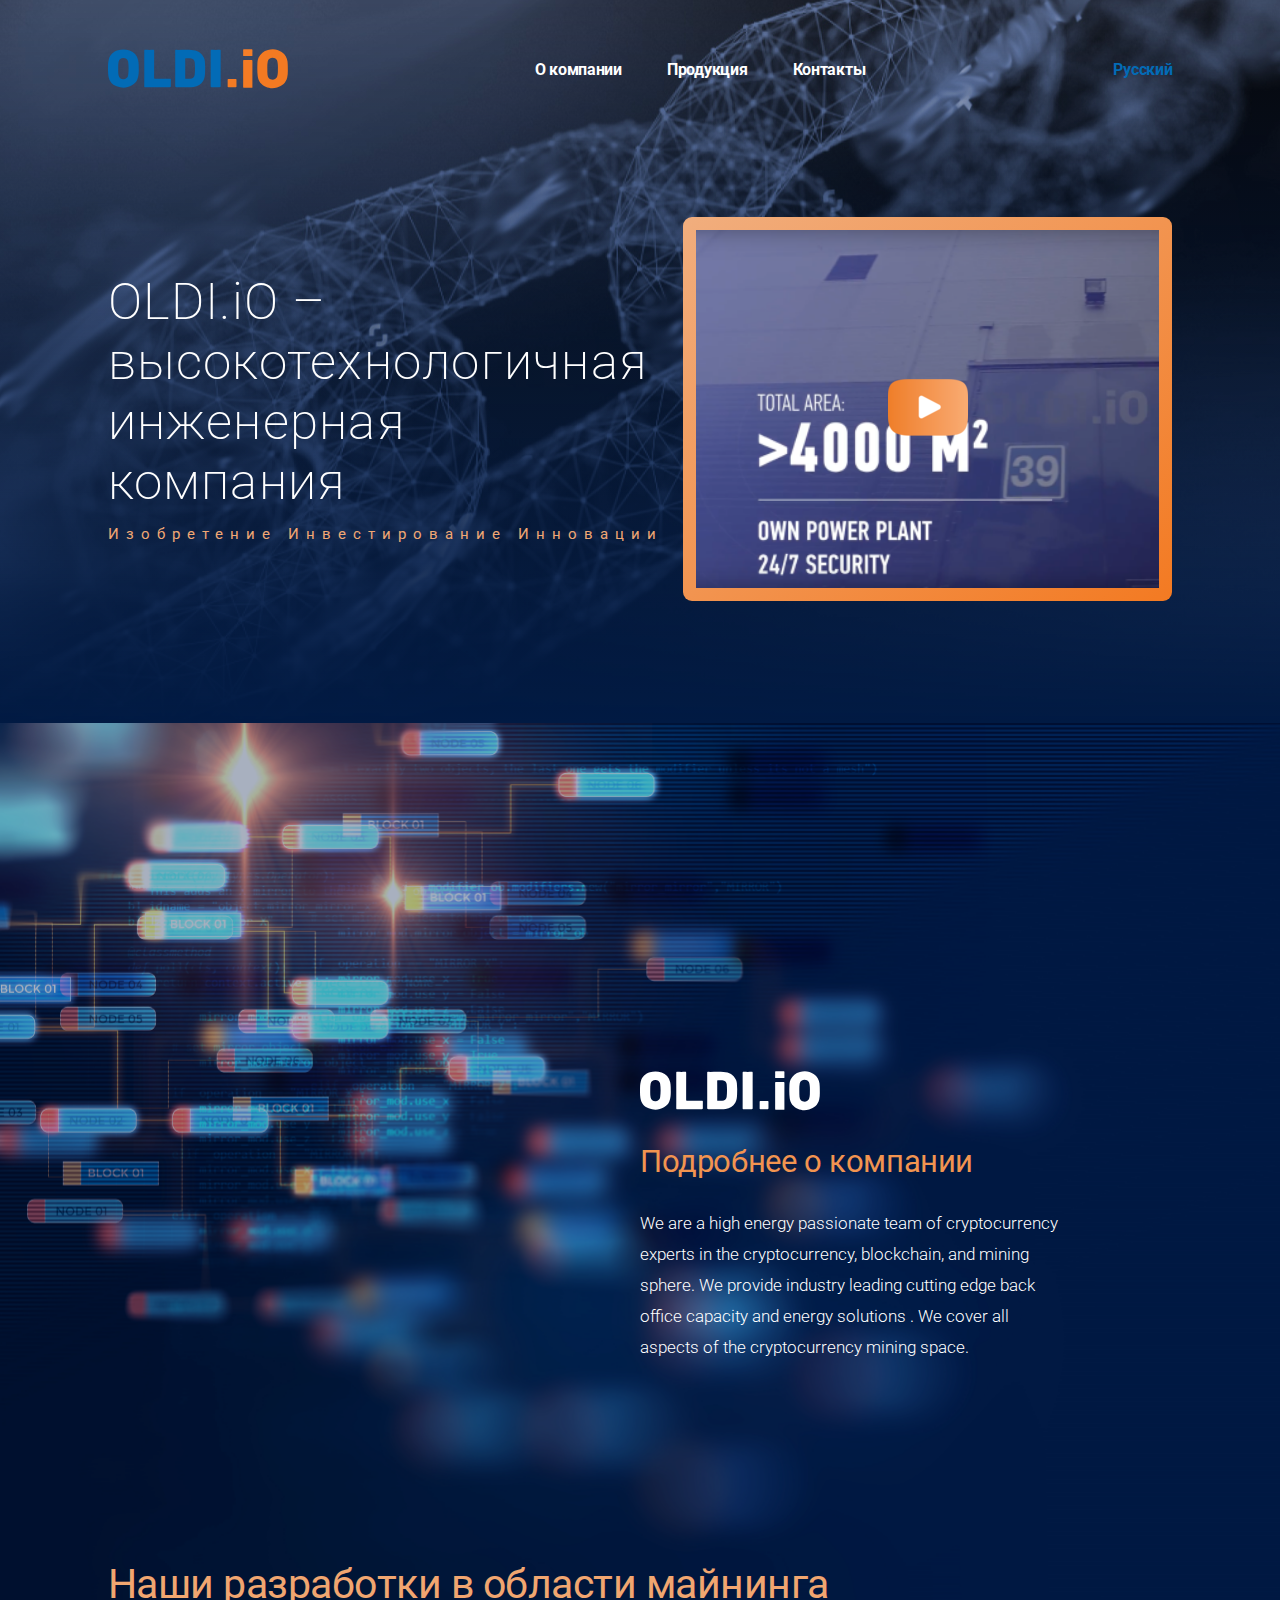
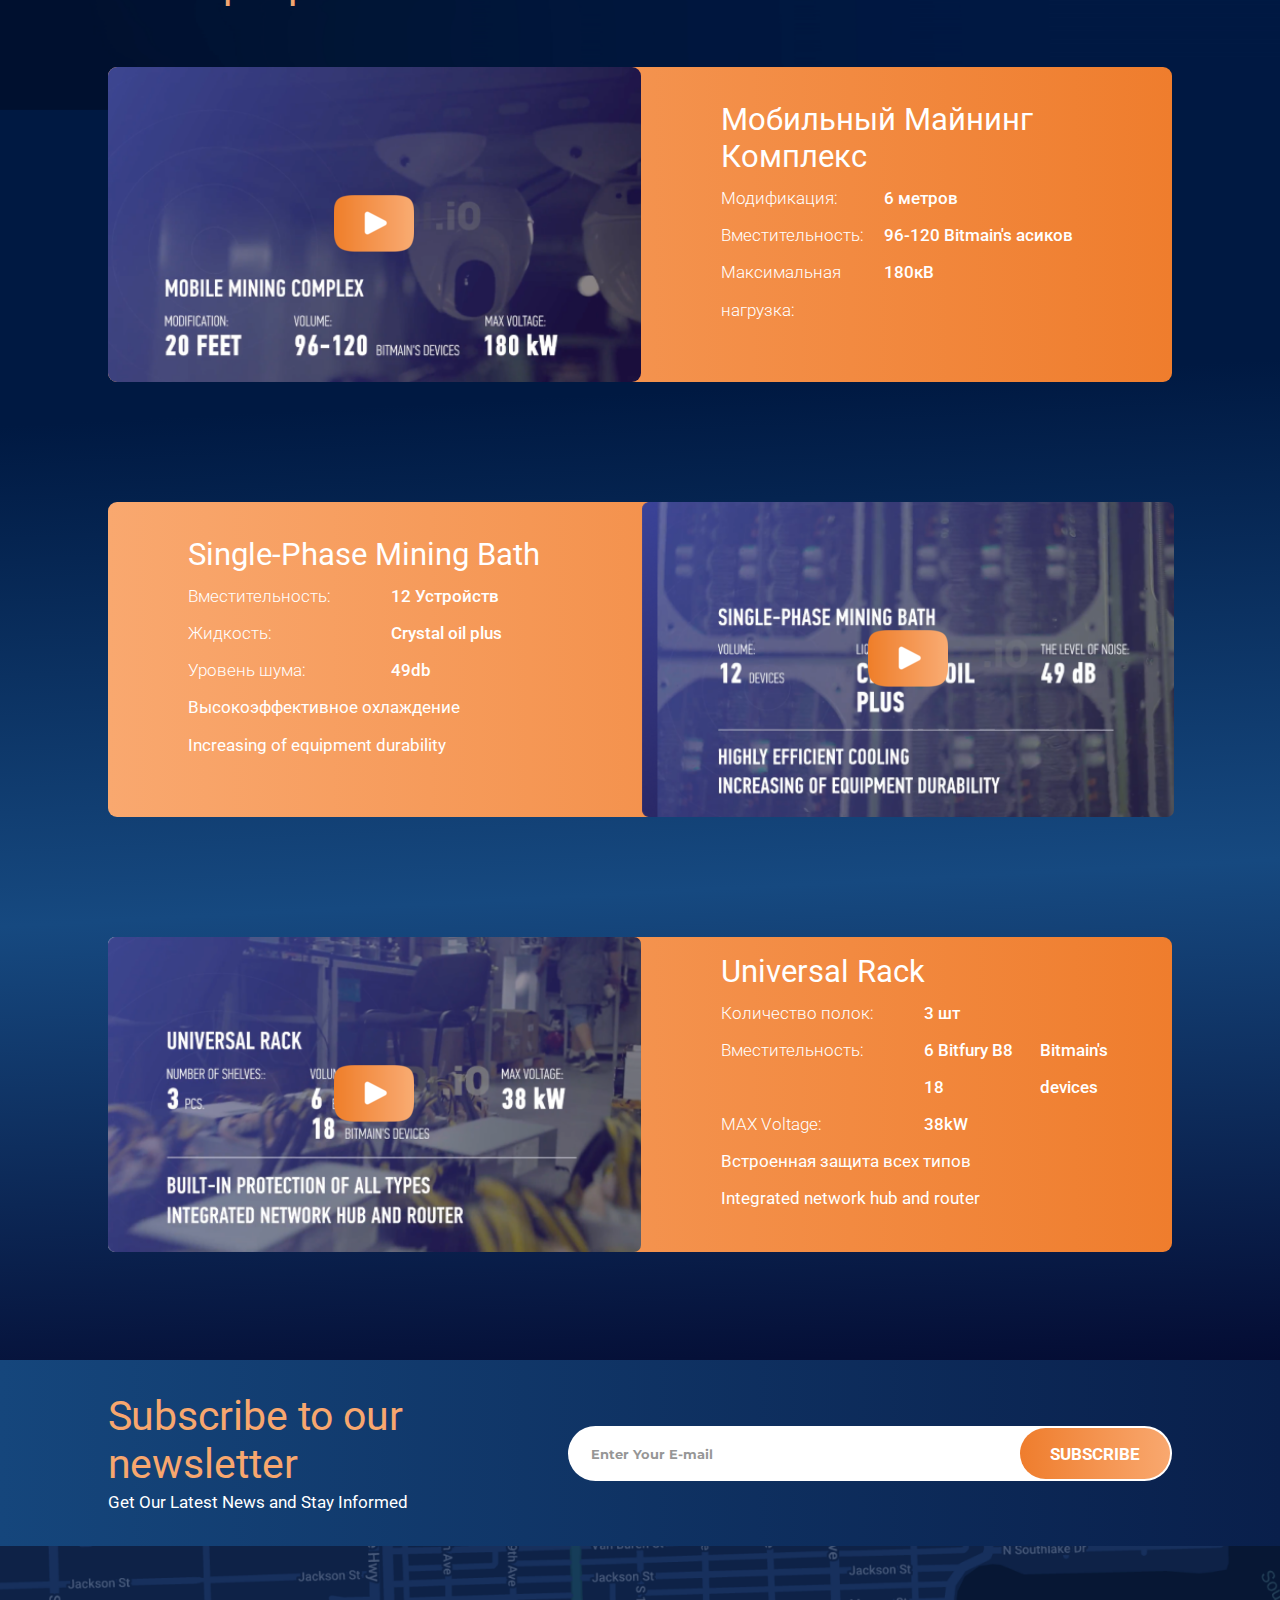
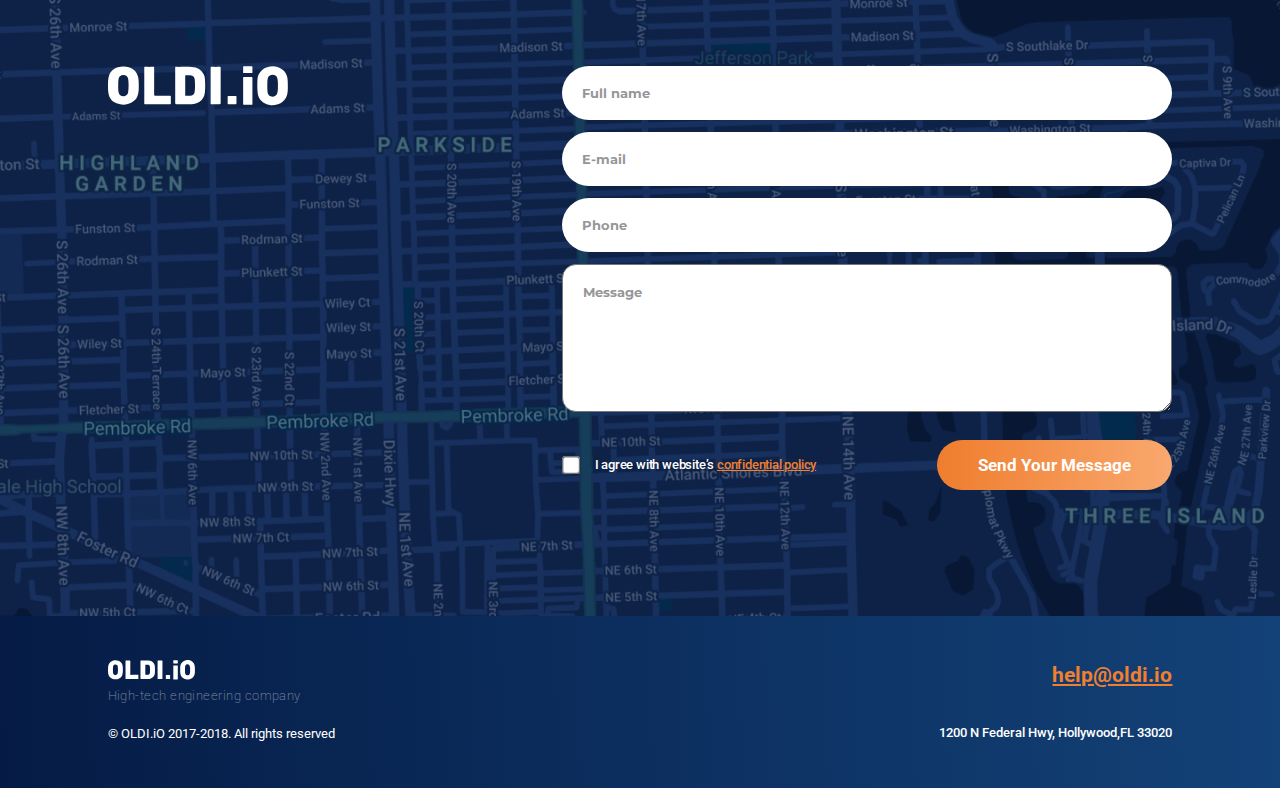
==== commit b00fd398: "pre-final" ====
--- a/lang/ru/index.html
+++ b/lang/ru/index.html
@@ -36,9 +36,9 @@
       <div class="main-nav">
         <ul class="menu" id="menu">
           <div class="white-logo"><img src="../../img/oldi_logo.svg" alt=""></div>
-          <li class="menu__item"><a class="menu__link" href="#about">About</a></li>
-          <li class="menu__item"><a class="menu__link" href="#products">Our products</a></li>
-          <li class="menu__item"><a class="menu__link" href="#contacts">Contacts</a></li>
+          <li class="menu__item"><a class="menu__link" href="#about">О компании</a></li>
+          <li class="menu__item"><a class="menu__link" href="#products">Продукция</a></li>
+          <li class="menu__item"><a class="menu__link" href="#contacts">Контакты</a></li>
           <li class="menu__item language">
             <a href="index.html" id="switch_lang">Русский</a>
             <i class="fa fa-angle-down fa-lg" aria-hidden="true"></i>
@@ -54,10 +54,10 @@
     <div class="bottomBlock">
       <div class="leftSide">
         <h1 class="leftSide__title">
-          OLDI.iO – high-tech engineering company
+          OLDI.iO – высокотехнологичная инженерная компания
         </h1>
         <div class="leftSide__subtitle">
-        Invention Investment Innovation</div>
+        Изобретение Инвестирование Инновации</div>
       </div>
       <div class="rightSide">
         <div class="wrapper_top_video">
@@ -73,13 +73,13 @@
 </div>
 </header>
 <main>
-  <section class="about" data-anchor="about">
+  <section class="about" id="about">
     <div class="content_block">
       <div class="about__logo">
         <img src="../../img/oldi_logo.svg" alt="">
       </div>
       <div class="about__title">
-        <h2>About Company</h2>
+        <h2>Подробнее о компании</h2>
       </div>
       <div class="about__text">
         <p>We are a high energy passionate team of cryptocurrency experts in the cryptocurrency, blockchain, and mining sphere. We provide industry leading cutting edge back office capacity and energy solutions . We cover all aspects of the cryptocurrency mining space.</p>
@@ -87,9 +87,9 @@
     </div>
   </section>
   <section class="products" >
-    <div class="products__container" data-anchor="products">
+    <div class="products__container" id="products">
       <div class="title">
-        <h2>Our developments in the field of mining</h2>
+        <h2>Наши разработки в области майнинга</h2>
       </div>
       <div class="productBlock">
         <div class="productBlock__video first_product">
@@ -99,16 +99,16 @@
             </div>
         </div>
         <div class="productBlock__spec first">
-          <h3>Mobile Mining Complex</h3>
+          <h3>Мобильный Майнинг Комплекс</h3>
           <div class="block">
             <div class="content">
-              <p class="title">Modification:</p><p class="value">20 feet</p>
-            </div>
-            <div class="content">
-              <p class="title">Volume:</p><p class="value">96-120 Bitmain's devices</p>
-            </div>
-            <div class="content">
-              <p class="title">MAX Voltage:</p><p class="value">180kW</p>
+              <p class="title">Модификация:</p><p class="value">6 метров</p>
+            </div>
+            <div class="content">
+              <p class="title">Вместительность:</p><p class="value">96-120 Bitmain's асиков</p>
+            </div>
+            <div class="content">
+              <p class="title">Максимальная нагрузка:</p><p class="value">180кВ</p>
             </div>
           </div>
         </div>
@@ -124,16 +124,16 @@
           <h3>Single-Phase Mining Bath</h3>
           <div class="block">
             <div class="content">
-              <p class="title">Volume:</p><p class="value">12 Devices</p>
-            </div>
-            <div class="content">
-              <p class="title">Liquid:</p><p class="value">Crystal oil plus</p>
-            </div>
-            <div class="content">
-              <p class="title">The level of noise:</p><p class="value">49db</p>
+              <p class="title">Вместительность:</p><p class="value">12 Устройств</p>
+            </div>
+            <div class="content">
+              <p class="title">Жидкость:</p><p class="value">Crystal oil plus</p>
+            </div>
+            <div class="content">
+              <p class="title">Уровень шума:</p><p class="value">49db</p>
             </div>
             <div class="text">
-              <p>Highly efficient cooling</p>
+              <p>Высокоэффективное охлаждение</p>
               <p>Increasing of equipment durability</p>
             </div>
           </div>
@@ -150,16 +150,16 @@
           <h3>Universal Rack</h3>
           <div class="block">
             <div class="content">
-              <p class="title">Number of shelves:</p><p class="value">3 PCs</p>
-            </div>
-            <div class="content">
-              <p class="title">Volume:</p><div class="str"><p class="value">6 Bitfury B8 18</p> <p class="value">Bitmain's devices</p></div>
+              <p class="title">Количество полок:</p><p class="value">3 шт</p>
+            </div>
+            <div class="content">
+              <p class="title">Вместительность:</p><div class="str"><p class="value">6 Bitfury B8 18</p> <p class="value">Bitmain's devices</p></div>
             </div>
             <div class="content">
               <p class="title">MAX Voltage:</p><p class="value">38kW</p>
             </div>
             <div class="text">
-              <p>Built-in protection of all types</p>
+              <p>Встроенная защита всех типов</p>
               <p>Integrated network hub and router</p>
             </div>
           </div>
@@ -186,7 +186,7 @@
       </div>
     </div>
   </section>
-  <section class="contacts" data-anchor="contacts">
+  <section class="contacts" id="contacts">
     <div class="contacts__container">
       <div class="leftSide">
         <img src="../../img/oldi_logo.svg" alt="oldi_logo">
--- a/css/main.css
+++ b/css/main.css
@@ -1,3 +1,3 @@
-@import url("https://fonts.googleapis.com/css?family=Montserrat:100,100i,200,200i,300,300i,400,400i,500,500i,600,600i,700,700i,800,800i,900,900i");@import url("https://fonts.googleapis.com/css?family=Roboto:100,100i,300,300i,400,400i,500,500i,700,700i,900,900i");*{margin:0;padding:0;-webkit-box-sizing:border-box;box-sizing:border-box}*:after,*:before{-webkit-box-sizing:border-box;box-sizing:border-box}h1,h2,h3,h4,h5,h6,p,ul,li,a,img,input,button,textarea{margin:0;padding:0;overline:none}table{border-collapse:collapse;border-spacing:0}img{border:0}button,input,textarea{cursor:pointer}button:focus,button:active,input:focus,input:active,textarea:focus,textarea:active{outline:none}a{text-decoration:none;cursor:pointer}a:hover{text-decoration:none}li{list-style:none}.video_wrapper{width:100%;height:100%;margin:0 auto;position:relative;background-color:#000}.video_wrapper_full{padding-top:315px}.videoIframe{position:absolute;top:0;bottom:0;right:0;left:0;width:100%;height:100%;background-color:transparent}.wrapper_top_video .videoPoster,.first_product .videoPoster,.second_product .videoPoster,.third_product .videoPoster{position:absolute;z-index:50;top:0px;left:0px;width:100%;height:100%;background-image:url(../img/yt/main_yt.png);background-size:cover;border:none;overflow:hidden;opacity:1;-webkit-transition:opacity 800ms, height 0s;transition:opacity 800ms, height 0s;-webkit-transition-delay:0s, 0s;transition-delay:0s, 0s;display:-moz-flex;display:-ms-flex;display:-o-flex;display:-webkit-box;display:-ms-flexbox;display:flex;-webkit-box-pack:center;-ms-flex-pack:center;justify-content:center;-ms-align-items:center;-webkit-box-align:center;-ms-flex-align:center;align-items:center}.first_product .video_wrapper{border-radius:10px}.first_product .videoPoster{background-image:url(../img/yt/first_product.png);border-radius:7px}@media screen and (min-width: 1550px){.first_product .videoPoster{background-position-y:-10px}}@media screen and (min-width: 1630px){.first_product .videoPoster{background-position-y:-20px}}@media screen and (max-width: 380px){.first_product .videoPoster{background-position-x:-40px}}.second_product .video_wrapper{border-radius:10px}.second_product .videoPoster{background-image:url(../img/yt/second_product.png);border-radius:7px}@media screen and (min-width: 1550px){.second_product .videoPoster{background-position-y:-10px}}@media screen and (min-width: 1630px){.second_product .videoPoster{background-position-y:-20px}}@media screen and (max-width: 380px){.second_product .videoPoster{background-position-x:-50px}}.third_product .video_wrapper{border-radius:10px}.third_product .videoPoster{background-image:url(../img/yt/third_product.png);border-radius:7px}@media screen and (min-width: 1550px){.third_product .videoPoster{background-position-y:-10px}}@media screen and (min-width: 1630px){.third_product .videoPoster{background-position-y:-20px}}@media screen and (max-width: 380px){.third_product .videoPoster{background-position-x:-40px}}.videoPoster:after{content:url(../img/yt/play_btn.png);position:absolute}.videoWrapperActive .videoPoster{opacity:0;height:0;-webkit-transition-delay:0s, 800ms;transition-delay:0s, 800ms}body{margin:0}.animated{-webkit-animation-duration:1s;animation-duration:1s;-webkit-animation-fill-mode:both;animation-fill-mode:both}@-webkit-keyframes fadeInUp{from{opacity:0;-webkit-transform:translate3d(0, 100%, 0);transform:translate3d(0, 100%, 0)}to{opacity:1;-webkit-transform:translate3d(0, 0, 0);transform:translate3d(0, 0, 0)}}@keyframes fadeInUp{from{opacity:0;-webkit-transform:translate3d(0, 100%, 0);transform:translate3d(0, 100%, 0)}to{opacity:1;-webkit-transform:translate3d(0, 0, 0);transform:translate3d(0, 0, 0)}}.fadeInUp{-webkit-animation-name:fadeInUp;animation-name:fadeInUp}.header{background:-webkit-gradient(linear, left top, left bottom, from(rgba(50,44,103,0.0001)), to(#011A43)),url(../img/header_bg.svg) no-repeat;background:linear-gradient(rgba(50,44,103,0.0001), #011A43),url(../img/header_bg.svg) no-repeat;background-size:cover;height:56.52vmax;padding-top:49px}@media screen and (max-width: 768px){.header{height:100vmax}}.header__container{width:83.20%;margin:0 auto;display:-webkit-box;display:-ms-flexbox;display:flex;-webkit-box-pack:justify;-ms-flex-pack:justify;justify-content:space-between;-webkit-box-orient:vertical;-webkit-box-direction:normal;-ms-flex-direction:column;flex-direction:column}@media screen and (max-width: 480px){.header__container{width:89.3%}}.header__topSection{display:-webkit-box;display:-ms-flexbox;display:flex;-webkit-box-orient:horizontal;-webkit-box-direction:normal;-ms-flex-direction:row;flex-direction:row;-webkit-box-pack:justify;-ms-flex-pack:justify;justify-content:space-between;margin-bottom:10vmax}@media screen and (max-width: 768px){.header__topSection{-webkit-box-pack:center;-ms-flex-pack:center;justify-content:center}}@media screen and (max-width: 480px){.header__topSection{margin-bottom:44px}}.header__topSection .logo{height:40px;width:180px}.header__topSection nav{display:-webkit-box;display:-ms-flexbox;display:flex;-webkit-box-pack:center;-ms-flex-pack:center;justify-content:center;-webkit-box-orient:vertical;-webkit-box-direction:normal;-ms-flex-direction:column;flex-direction:column;float:left;webkit-transition:left 1s easy-out 0.5s}.header__topSection nav .icon-menu{width:20px;cursor:pointer;z-index:100;position:absolute;right:20px}.header__topSection nav .icon-menu .none{display:none}.header__topSection nav .icon-menu.close{position:absolute;right:0;width:60px;height:60px;display:-webkit-box;display:-ms-flexbox;display:flex;-webkit-box-align:center;-ms-flex-align:center;align-items:center;-webkit-box-pack:center;-ms-flex-pack:center;justify-content:center;z-index:600}.header__topSection nav .icon-menu.close:hover{opacity:0.8}.header__topSection nav .icon-menu.close:before,.header__topSection nav .icon-menu.close:after{position:absolute;content:' ';height:17px;width:2px;background-color:#fff}@media screen and (min-width: 480px){.header__topSection nav .icon-menu.close:before,.header__topSection nav .icon-menu.close:after{right:0}}.header__topSection nav .icon-menu.close:before{-webkit-transform:rotate(45deg);transform:rotate(45deg)}.header__topSection nav .icon-menu.close:after{-webkit-transform:rotate(-45deg);transform:rotate(-45deg)}@media screen and (min-width: 1025px){.header__topSection nav .icon-menu{display:none}}.header__topSection nav .divide{display:block;height:2px;margin:3px 0;background:#fff}.header__topSection nav .main-nav{display:-webkit-box;display:-ms-flexbox;display:flex;-webkit-box-align:center;-ms-flex-align:center;align-items:center}.header__topSection nav .menu{display:-webkit-box;display:-ms-flexbox;display:flex;-webkit-box-orient:horizontal;-webkit-box-direction:normal;-ms-flex-direction:row;flex-direction:row;-webkit-box-align:end;-ms-flex-align:end;align-items:flex-end}@media screen and (max-width: 1025px){.header__topSection nav .menu{display:none}}.header__topSection nav .menu .white-logo{display:none}@media screen and (max-width: 768px){.header__topSection nav .menu .white-logo{background:#01204c;display:-webkit-box;display:-ms-flexbox;display:flex;width:100%;z-index:1;position:absolute;padding-top:58.5px;-webkit-box-pack:center;-ms-flex-pack:center;justify-content:center;top:-134.5px;height:133px}.header__topSection nav .menu .white-logo img{width:180px;height:40px}}.header__topSection nav .menu__item{margin-right:45px;position:relative}.header__topSection nav .menu__item:nth-child(4){margin-right:248px}.header__topSection nav .menu__item:last-child{margin-right:0}@media screen and (max-width: 768px){.header__topSection nav .menu__item:last-child{-webkit-box-pack:justify;-ms-flex-pack:justify;justify-content:space-between}}.header__topSection nav .menu__item .fa{display:none;margin-right:6%;color:#8891c2}@media screen and (max-width: 768px){.header__topSection nav .menu__item .fa{display:block}}@media screen and (max-width: 768px){.header__topSection nav .menu__item{border-top:solid 1px grey;padding:20px 0 20px 20px;background:#01204c;width:100%}}.header__topSection nav .menu__link,.header__topSection nav .menu .submenu li{font-family:'Roboto' , sans-serif;font-weight:bold;font-size:16px;line-height:19px;letter-spacing:-0.27px;color:#ffffff;display:-webkit-box;display:-ms-flexbox;display:flex;-webkit-box-orient:horizontal;-webkit-box-direction:normal;-ms-flex-flow:row nowrap;flex-flow:row nowrap;-webkit-box-pack:center;-ms-flex-pack:center;justify-content:center;-webkit-box-align:center;-ms-flex-align:center;align-items:center}@media screen and (max-width: 768px){.header__topSection nav .menu__link,.header__topSection nav .menu .submenu li{font-weight:300;opacity:1;-webkit-box-pack:start;-ms-flex-pack:start;justify-content:flex-start}}.header__topSection nav .menu.show{display:-webkit-box;display:-ms-flexbox;display:flex;-webkit-box-orient:vertical;-webkit-box-direction:normal;-ms-flex-flow:column;flex-flow:column;-webkit-box-align:start;-ms-flex-align:start;align-items:flex-start;margin-top:175px;position:absolute;left:0;width:100%;z-index:500}.header__topSection .language{display:-webkit-box;display:-ms-flexbox;display:flex;-webkit-box-align:center;-ms-flex-align:center;align-items:center;position:relative}.header__topSection .language .submenu{display:none;position:absolute;right:0px;top:0px;overflow:hidden}@media screen and (max-width: 768px){.header__topSection .language .submenu{padding-top:0}}.header__topSection .language .submenu li{background:#01204c;padding:10px;width:100%;text-align:center}@media screen and (max-width: 768px){.header__topSection .language .submenu li{padding-top:0;width:100%;padding:20px 0 20px 20px;text-align:left}}.header__topSection .language .submenu li a{color:#fff}.header__topSection .language .submenu li a:hover{color:#F1A874}.header__topSection .language #switch_lang{font-family:'Roboto' , sans-serif;font-weight:bold;font-size:16px;line-height:19px;letter-spacing:-0.27px;color:#036BB6}.header__topSection .language #switch_lang:hover{color:#F1A874}.header__topSection .language:hover .submenu{top:15px;display:-webkit-box;display:-ms-flexbox;display:flex;-webkit-box-align:center;-ms-flex-align:center;align-items:center;-webkit-box-pack:center;-ms-flex-pack:center;justify-content:center;width:140px;height:50px}@media screen and (max-width: 768px){.header__topSection .language:hover .submenu{border-top:1px solid grey;height:59px;top:58px;width:100%}}.header__bottomSection .bottomBlock{display:-webkit-box;display:-ms-flexbox;display:flex;-webkit-box-orient:horizontal;-webkit-box-direction:normal;-ms-flex-direction:row;flex-direction:row;-webkit-box-pack:justify;-ms-flex-pack:justify;justify-content:space-between}@media screen and (max-width: 768px){.header__bottomSection .bottomBlock{-webkit-box-orient:vertical;-webkit-box-direction:normal;-ms-flex-direction:column;flex-direction:column;-webkit-box-pack:center;-ms-flex-pack:center;justify-content:center;-webkit-box-align:center;-ms-flex-align:center;align-items:center}}.header__bottomSection .bottomBlock .leftSide{display:-webkit-box;display:-ms-flexbox;display:flex;-webkit-box-orient:vertical;-webkit-box-direction:normal;-ms-flex-direction:column;flex-direction:column;-webkit-box-pack:center;-ms-flex-pack:center;justify-content:center}.header__bottomSection .bottomBlock .leftSide__title{font-family:'Roboto', sans-serif;font-size:51px;line-height:60px;letter-spacing:1.24px;color:#fff;margin-bottom:11.5px;font-weight:200 !important;max-width:35vmax}@media screen and (max-width: 768px){.header__bottomSection .bottomBlock .leftSide__title{max-width:60vmax;text-align:center}}@media screen and (max-width: 480px){.header__bottomSection .bottomBlock .leftSide__title{font-size:31px;font-weight:300;letter-spacing:0.8px;text-align:center;line-height:40px}}.header__bottomSection .bottomBlock .leftSide__subtitle{font-family:'Roboto', sans-serif;font-size:15px;line-height:23px;letter-spacing:7px;color:#F1A874}@media screen and (max-width: 768px){.header__bottomSection .bottomBlock .leftSide__subtitle{text-align:center;margin-bottom:40px}}@media screen and (max-width: 480px){.header__bottomSection .bottomBlock .leftSide__subtitle{font-size:11px;line-height:2.09;letter-spacing:5.5px;text-align:center;margin-bottom:15px}}.header__bottomSection .bottomBlock .rightSide{width:46%;height:25em}@media screen and (max-width: 1330px){.header__bottomSection .bottomBlock .rightSide{height:24em}}@media screen and (max-width: 1200px){.header__bottomSection .bottomBlock .rightSide{height:305px}}@media screen and (max-width: 768px){.header__bottomSection .bottomBlock .rightSide{width:500px}}@media screen and (max-width: 480px){.header__bottomSection .bottomBlock .rightSide{width:360px}}@media screen and (max-width: 375px){.header__bottomSection .bottomBlock .rightSide{width:320px}}.header__bottomSection .bottomBlock .rightSide .wrapper_top_video{background:-webkit-gradient(linear, right bottom, left top, from(#f37a22), to(#f1ae7e));background:linear-gradient(to top left, #f37a22, #f1ae7e);padding:13px;border-radius:9px;height:100%}.about{background:url(../img/about_bg.png) no-repeat;background-color:#011A43;background-size:cover;height:987px;display:-webkit-box;display:-ms-flexbox;display:flex;-webkit-box-pack:end;-ms-flex-pack:end;justify-content:flex-end;-webkit-box-align:center;-ms-flex-align:center;align-items:center}@media screen and (max-width: 768px){.about{-webkit-box-pack:center;-ms-flex-pack:center;justify-content:center;-webkit-box-align:start;-ms-flex-align:start;align-items:flex-start;padding-top:250px}}@media screen and (max-width: 480px){.about{padding-top:130px;background-position-y:-240px}}.about .content_block{width:50%}@media screen and (max-width: 768px){.about .content_block{display:-webkit-box;display:-ms-flexbox;display:flex;-webkit-box-align:center;-ms-flex-align:center;align-items:center;-webkit-box-pack:center;-ms-flex-pack:center;justify-content:center;-webkit-box-orient:vertical;-webkit-box-direction:normal;-ms-flex-direction:column;flex-direction:column;width:100%}}.about__logo{margin-bottom:28px}.about__title h2{font-family:'Roboto' , sans-serif;font-size:31px;font-weight:normal;font-style:normal;font-stretch:normal;line-height:normal;letter-spacing:-0.4px;color:#f29450;margin-bottom:28px}@media screen and (max-width: 768px){.about__title h2{font-size:21px}}.about__text p{font-family:'Roboto' , sans-serif;font-size:17px;font-weight:300;font-style:normal;font-stretch:normal;line-height:1.82;letter-spacing:normal;color:#fff;max-width:32.98vmax}@media screen and (max-width: 768px){.about__text p{font-size:26px;max-width:60vmax;text-align:center}}@media screen and (max-width: 480px){.about__text p{font-size:17px;line-height:1.82;text-align:center;padding:0 20px 0 20px}}.products{background-image:linear-gradient(177deg, #001942 24%, #164980 62%, #040c33);background-repeat:no-repeat;background-size:cover;height:1250px;position:relative}@media screen and (max-width: 480px){.products{height:1680px}}@media screen and (max-width: 440px){.products{height:1550px}}.products__container{width:83.20%;margin:0 auto;display:-webkit-box;display:-ms-flexbox;display:flex;-webkit-box-pack:justify;-ms-flex-pack:justify;justify-content:space-between;-webkit-box-orient:vertical;-webkit-box-direction:normal;-ms-flex-direction:column;flex-direction:column;position:absolute;top:-150px;left:0;right:0}@media screen and (max-width: 480px){.products__container{top:-450px;width:89.3%}}.products .title h2{font-family:'Roboto', sans-serif;font-size:41px;font-weight:normal;font-style:normal;font-stretch:normal;line-height:normal;letter-spacing:-0.5px;color:#f1a670;margin-bottom:59px}@media screen and (max-width: 768px){.products .title h2{text-align:center}}@media screen and (max-width: 480px){.products .title h2{font-size:31px;letter-spacing:-0.4px;text-align:center;padding:0px 30px 0 30px;margin-bottom:25px}}@media screen and (max-width: 380px){.products .title h2{padding:0px 20px 0 20px}}.products .productBlock{display:-webkit-box;display:-ms-flexbox;display:flex;-webkit-box-orient:horizontal;-webkit-box-direction:normal;-ms-flex-direction:row;flex-direction:row;margin-bottom:120px;background:-webkit-gradient(linear, right top, left top, from(#ef7d2d), to(#f9a86f));background:linear-gradient(to left, #ef7d2d, #f9a86f);border-radius:9px}@media screen and (max-width: 600px){.products .productBlock{-webkit-box-orient:vertical;-webkit-box-direction:normal;-ms-flex-direction:column;flex-direction:column;-webkit-box-pack:center;-ms-flex-pack:center;justify-content:center;-webkit-box-align:center;-ms-flex-align:center;align-items:center}}@media screen and (max-width: 480px){.products .productBlock{margin-bottom:55px}}.products .productBlock.rev{-webkit-box-orient:horizontal;-webkit-box-direction:reverse;-ms-flex-direction:row-reverse;flex-direction:row-reverse}@media screen and (max-width: 480px){.products .productBlock.rev{-webkit-box-orient:vertical;-webkit-box-direction:normal;-ms-flex-direction:column;flex-direction:column}}.products .productBlock__video{width:41.80vmax}.products .productBlock__video iframe{height:306px}@media screen and (max-width: 600px){.products .productBlock__video{width:51vmax}}@media screen and (max-width: 480px){.products .productBlock__video{width:100%;margin-bottom:15px}}.products .productBlock__video .yt{border-radius:20px}.products .productBlock__spec{display:-webkit-box;display:-ms-flexbox;display:flex;-webkit-box-orient:vertical;-webkit-box-direction:normal;-ms-flex-direction:column;flex-direction:column;-webkit-box-pack:center;-ms-flex-pack:center;justify-content:center;padding-left:80px;font-family:'Roboto', sans-serif;font-size:17px;font-weight:normal;font-style:normal;font-stretch:normal;line-height:2.18;letter-spacing:normal;color:#fff;width:50%}.products .productBlock__spec.first .block .content .title{width:36%}@media screen and (max-width: 768px){.products .productBlock__spec.second .block .content .title{width:50%}}@media screen and (max-width: 480px){.products .productBlock__spec.second .block .content .title{width:60%}}@media screen and (max-width: 768px){.products .productBlock__spec.third .block .content .title{width:50%}}@media screen and (max-width: 480px){.products .productBlock__spec.third .block .content .title{width:51%}}.products .productBlock__spec .block{width:100%;margin:0 0 20px 0}.products .productBlock__spec .block .content{display:-webkit-box;display:-ms-flexbox;display:flex;-webkit-box-orient:horizontal;-webkit-box-direction:normal;-ms-flex-direction:row;flex-direction:row;-webkit-box-pack:start;-ms-flex-pack:start;justify-content:flex-start}.products .productBlock__spec .block .content .str{display:-webkit-box;display:-ms-flexbox;display:flex;-webkit-box-orient:horizontal;-webkit-box-direction:normal;-ms-flex-direction:row;flex-direction:row}.products .productBlock__spec .block .content .str .value{margin-right:3px}@media screen and (max-width: 768px){.products .productBlock__spec .block .content .str{-webkit-box-orient:vertical;-webkit-box-direction:normal;-ms-flex-direction:column;flex-direction:column}}@media screen and (max-width: 480px){.products .productBlock__spec .block .content{-webkit-box-orient:horizontal;-webkit-box-direction:normal;-ms-flex-flow:row;flex-flow:row}}@media screen and (max-width: 480px){.products .productBlock__spec .block .content .first .title{width:55%}}@media screen and (max-width: 480px){.products .productBlock__spec .block .content .first{display:-webkit-box;display:-ms-flexbox;display:flex;-webkit-box-orient:horizontal;-webkit-box-direction:normal;-ms-flex-direction:row;flex-direction:row;-webkit-box-pack:justify;-ms-flex-pack:justify;justify-content:space-between;width:94%}}@media screen and (max-width: 480px){.products .productBlock__spec .block .content .second{display:-webkit-box;display:-ms-flexbox;display:flex;-webkit-box-pack:justify;-ms-flex-pack:justify;justify-content:space-between;width:100%}}.products .productBlock__spec .block .content .title{width:45%;font-weight:300}@media screen and (max-width: 480px){.products .productBlock__spec .block .content .title.empty{width:53%}}.products .productBlock__spec .block .content .value{font-weight:500;line-height:2.18}.products .productBlock__spec .block .text{display:-webkit-box;display:-ms-flexbox;display:flex;-webkit-box-orient:vertical;-webkit-box-direction:normal;-ms-flex-direction:column;flex-direction:column}@media screen and (max-width: 768px){.products .productBlock__spec{padding-left:15px;width:60%}}@media screen and (max-width: 600px){.products .productBlock__spec{width:100%}}@media screen and (max-width: 480px){.products .productBlock__spec{width:100%;padding-left:0;padding:0 10px 0 15px}}.products .productBlock__spec h3{font-size:31px;line-height:normal;line-height:37px;font-weight:400;margin-bottom:5px}@media screen and (max-width: 480px){.products .productBlock__spec h3{font-size:25px;line-height:37px;font-weight:300}}.subscribe{background:-webkit-gradient(linear, left top, right top, from(#15467c), to(#091f4b));background:linear-gradient(to right, #15467c, #091f4b);height:186px;display:-webkit-box;display:-ms-flexbox;display:flex;-webkit-box-align:center;-ms-flex-align:center;align-items:center}@media screen and (max-width: 768px){.subscribe{height:260px}}.subscribe__container{width:83.20%;margin:0 auto;display:-webkit-box;display:-ms-flexbox;display:flex;-webkit-box-pack:justify;-ms-flex-pack:justify;justify-content:space-between;-webkit-box-orient:horizontal;-webkit-box-direction:normal;-ms-flex-direction:row;flex-direction:row;-webkit-box-align:center;-ms-flex-align:center;align-items:center}@media screen and (max-width: 768px){.subscribe__container{-webkit-box-orient:vertical;-webkit-box-direction:normal;-ms-flex-direction:column;flex-direction:column}}@media screen and (max-width: 480px){.subscribe__container{width:89.3%}}.subscribe__container .this-tooltip{display:none}.subscribe__container .sub-text h3{font-family:'Roboto', sans-serif;font-size:41px;font-weight:normal;font-style:normal;font-stretch:normal;line-height:normal;letter-spacing:-0.1px;color:#f8a76e;margin-bottom:3px}@media screen and (max-width: 480px){.subscribe__container .sub-text h3{font-size:31px;text-align:center}}.subscribe__container .sub-text p{font-family:'Roboto', sans-serif;font-size:17px;font-weight:normal;font-style:normal;font-stretch:normal;line-height:1.35;color:#fff}@media screen and (max-width: 768px){.subscribe__container .sub-text p{text-align:center;margin-bottom:20px}}.subscribe__container .sub-mail{height:54px}@media screen and (max-width: 480px){.subscribe__container .sub-mail{width:100%}}.subscribe__container .done-send{display:none}.subscribe__container .sub_form{position:relative}.subscribe__container .sub_form .mail_sub{width:604px;height:55px;border-radius:100px;padding-left:23px;border:none;line-height:1.77;font-family:'Montserrat',sans-serif;font-size:13px;font-weight:bold;font-style:normal;font-stretch:normal;line-height:1.77;letter-spacing:normal;color:#969696}@media screen and (max-width: 480px){.subscribe__container .sub_form .mail_sub{width:100%}}.subscribe__container .sub_form .mail_sub::-webkit-input-placeholder{font-family:'Montserrat',sans-serif;font-size:13px;font-weight:bold;font-style:normal;font-stretch:normal;line-height:1.77;letter-spacing:normal;color:#969696}.subscribe__container .sub_form .mail_sub::-moz-placeholder{font-family:'Montserrat',sans-serif;font-size:13px;font-weight:bold;font-style:normal;font-stretch:normal;line-height:1.77;letter-spacing:normal;color:#969696}.subscribe__container .sub_form .mail_sub:-moz-placeholder{font-family:'Montserrat',sans-serif;font-size:13px;font-weight:bold;font-style:normal;font-stretch:normal;line-height:1.77;letter-spacing:normal;color:#969696}.subscribe__container .sub_form .mail_sub:-ms-input-placeholder{font-family:'Montserrat',sans-serif;font-size:13px;font-weight:bold;font-style:normal;font-stretch:normal;line-height:1.77;letter-spacing:normal;color:#969696}.subscribe__container .sendbtn{position:absolute;border:none;border-radius:100px;background:-webkit-gradient(linear, left top, right top, from(#ef7d2d), to(#f9a86f));background:linear-gradient(to right, #ef7d2d, #f9a86f);right:2px;top:2px;width:150px;height:51px;color:#fff;font-family:'Roboto', sans-serif;font-size:17px;font-weight:bold}.contacts{background:url(../img/contacts_bg.png);background-size:cover;background-color:#011a43;height:670px}.contacts__container{width:83.20%;margin:0 auto;display:-webkit-box;display:-ms-flexbox;display:flex;-webkit-box-pack:justify;-ms-flex-pack:justify;justify-content:space-between;-webkit-box-orient:horizontal;-webkit-box-direction:normal;-ms-flex-direction:row;flex-direction:row;padding-top:120px}@media screen and (max-width: 768px){.contacts__container{-webkit-box-orient:vertical;-webkit-box-direction:normal;-ms-flex-direction:column;flex-direction:column;-webkit-box-align:center;-ms-flex-align:center;align-items:center;padding-top:55px}}@media screen and (max-width: 480px){.contacts__container{width:89.3%}}.contacts__container .leftSide{width:50%}@media screen and (max-width: 768px){.contacts__container .leftSide{display:-webkit-box;display:-ms-flexbox;display:flex;-webkit-box-pack:center;-ms-flex-pack:center;justify-content:center;width:100%;margin-bottom:40px}}@media screen and (max-width: 480px){.contacts__container .rightSide{width:100%}}.contacts__container .rightSide .base-input{width:610px;height:54px;border-radius:27px;padding-left:20px;border:none;color:#969696;margin-bottom:12px;line-height:1.77;font-family:'Montserrat',sans-serif;font-size:13px;font-weight:bold;font-style:normal;font-stretch:normal}@media screen and (max-width: 480px){.contacts__container .rightSide .base-input{width:100%}}.contacts__container .rightSide .base-input::-webkit-input-placeholder{font-family:'Montserrat',sans-serif;font-size:13px;font-weight:bold;font-style:normal;font-stretch:normal;line-height:1.77;letter-spacing:normal;color:#969696}.contacts__container .rightSide .base-input::-moz-placeholder{font-family:'Montserrat',sans-serif;font-size:13px;font-weight:bold;font-style:normal;font-stretch:normal;line-height:1.77;letter-spacing:normal;color:#969696}.contacts__container .rightSide .base-input:-moz-placeholder{font-family:'Montserrat',sans-serif;font-size:13px;font-weight:bold;font-style:normal;font-stretch:normal;line-height:1.77;letter-spacing:normal;color:#969696}.contacts__container .rightSide .base-input:-ms-input-placeholder{font-family:'Montserrat',sans-serif;font-size:13px;font-weight:bold;font-style:normal;font-stretch:normal;line-height:1.77;letter-spacing:normal;color:#969696}.contacts__container .rightSide .base-textarea{width:610px;height:148px;border-radius:14px;padding:16px 0 0 20px;margin-bottom:24px;font-family:'Montserrat',sans-serif;font-size:13px;font-weight:bold;font-style:normal;font-stretch:normal;line-height:1.77;letter-spacing:normal;color:#969696}@media screen and (max-width: 480px){.contacts__container .rightSide .base-textarea{width:100%}}.contacts__container .rightSide .base-textarea::-webkit-input-placeholder{font-family:'Montserrat',sans-serif;font-size:13px;font-weight:bold;font-style:normal;font-stretch:normal;line-height:1.77;letter-spacing:normal;color:#969696}.contacts__container .rightSide .base-textarea::-moz-placeholder{font-family:'Montserrat',sans-serif;font-size:13px;font-weight:bold;font-style:normal;font-stretch:normal;line-height:1.77;letter-spacing:normal;color:#969696}.contacts__container .rightSide .footer-form{display:-webkit-box;display:-ms-flexbox;display:flex;-webkit-box-orient:horizontal;-webkit-box-direction:normal;-ms-flex-direction:row;flex-direction:row;-webkit-box-pack:justify;-ms-flex-pack:justify;justify-content:space-between;-webkit-box-align:center;-ms-flex-align:center;align-items:center}@media screen and (max-width: 480px){.contacts__container .rightSide .footer-form{-webkit-box-orient:vertical;-webkit-box-direction:normal;-ms-flex-direction:column;flex-direction:column}}@media screen and (max-width: 375px){.contacts__container .rightSide .footer-form .send{width:100%}}.contacts__container .rightSide .label-box{display:-webkit-box;display:-ms-flexbox;display:flex;-webkit-box-orient:horizontal;-webkit-box-direction:normal;-ms-flex-direction:row;flex-direction:row;-webkit-box-pack:justify;-ms-flex-pack:justify;justify-content:space-between;-webkit-box-align:center;-ms-flex-align:center;align-items:center}@media screen and (max-width: 480px){.contacts__container .rightSide .label-box{margin-bottom:30px}}.contacts__container .rightSide .label-box a{color:#f07f2f;text-decoration:underline}.contacts__container .rightSide .morka{font-family:'Roboto', sans-serif;font-size:13px;font-weight:500;font-style:normal;font-stretch:normal;line-height:1.46;letter-spacing:-0.2px;color:#fff}.contacts__container .rightSide #cc_agreement{margin-right:10px;zoom:1.4}.contacts__container .rightSide .sendbtn{border:none;border-radius:100px;background:-webkit-gradient(linear, left top, right top, from(#ef7d2d), to(#f9a86f));background:linear-gradient(to right, #ef7d2d, #f9a86f);width:235px;height:50px;color:#fff;font-family:'Roboto', sans-serif;font-size:17px;font-weight:bold}@media screen and (max-width: 375px){.contacts__container .rightSide .sendbtn{text-transform:uppercase;width:100%}}.footer{background:linear-gradient(88deg, #051b45, #134278);height:172px;display:-webkit-box;display:-ms-flexbox;display:flex;-webkit-box-align:center;-ms-flex-align:center;align-items:center}@media screen and (max-width: 480px){.footer{height:288px}}.footer__container{width:83.20%;margin:0 auto;display:-webkit-box;display:-ms-flexbox;display:flex;-webkit-box-pack:justify;-ms-flex-pack:justify;justify-content:space-between;-webkit-box-orient:vertical;-webkit-box-direction:normal;-ms-flex-direction:column;flex-direction:column}@media screen and (max-width: 480px){.footer__container{width:89.3%}}.footer__container .footerBlock{display:-webkit-box;display:-ms-flexbox;display:flex;-webkit-box-orient:horizontal;-webkit-box-direction:normal;-ms-flex-direction:row;flex-direction:row;-webkit-box-pack:justify;-ms-flex-pack:justify;justify-content:space-between;-webkit-box-align:center;-ms-flex-align:center;align-items:center}@media screen and (max-width: 480px){.footer__container .footerBlock{-webkit-box-orient:vertical;-webkit-box-direction:normal;-ms-flex-direction:column;flex-direction:column;position:relative}}.footer__container .footerBlock .copyrights img{height:19.5px}@media screen and (max-width: 480px){.footer__container .footerBlock .copyrights{display:-webkit-box;display:-ms-flexbox;display:flex;-webkit-box-align:center;-ms-flex-align:center;align-items:center;-webkit-box-pack:center;-ms-flex-pack:center;justify-content:center;-webkit-box-orient:vertical;-webkit-box-direction:normal;-ms-flex-direction:column;flex-direction:column;margin-top:60px}}@media screen and (max-width: 375px){.footer__container .footerBlock .copyrights{margin-top:30px}}@media screen and (max-width: 420px){.footer__container .footerBlock .copyrights img{margin-bottom:7px}}@media screen and (max-width: 375px){.footer__container .footerBlock .copyrights img{width:110px}}.footer__container .footerBlock .copyrights p{font-family:'Roboto', sans-serif;font-size:13px;line-height:23px;letter-spacing:.46px;font-weight:200;color:#fff;opacity:0.45;margin-bottom:15px}@media screen and (max-width: 480px){.footer__container .footerBlock .copyrights p{margin-bottom:115px}}.footer__container .footerBlock .copyrights .rights{font-family:'Roboto', sans-serif;font-size:13px;line-height:1.77;color:#fff;font-weight:400;letter-spacing:normal}@media screen and (max-width: 480px){.footer__container .footerBlock .copyrights .rights{font-weight:300;line-height:1.77}}.footer__container .footerBlock .social{display:none}@media screen and (max-width: 480px){.footer__container .footerBlock .social{display:none}}.footer__container .footerBlock .social .ico{margin-right:12px}.footer__container .footerBlock .helpAndadress{display:-webkit-box;display:-ms-flexbox;display:flex;-webkit-box-orient:vertical;-webkit-box-direction:normal;-ms-flex-direction:column;flex-direction:column;-webkit-box-align:end;-ms-flex-align:end;align-items:flex-end}@media screen and (max-width: 480px){.footer__container .footerBlock .helpAndadress{position:absolute;-webkit-box-align:center;-ms-flex-align:center;align-items:center;top:110px}}.footer__container .footerBlock .helpAndadress .email{font-family:'Roboto',sans-serif;font-weight:bold;font-size:21px;line-height:45px;color:#F07F2F;margin-bottom:40px;text-decoration:underline}@media screen and (max-width: 480px){.footer__container .footerBlock .helpAndadress .email{font-size:17px;line-height:2.65;letter-spacing:0.6px;margin-bottom:5px}}@media screen and (max-width: 375px){.footer__container .footerBlock .helpAndadress .email{margin-bottom:0;font-size:17px;line-height:2.65;letter-spacing:0.6px}}.footer__container .footerBlock .helpAndadress .adress{font-family:'Roboto',sans-serif;font-weight:500;font-size:13px;line-height:19px;color:#fff}.collapsed{opacity:0;visibility:hidden;pointer-events:none;-webkit-transition:all .2s ease-in-out;transition:all .2s ease-in-out}.form-valid{-webkit-box-shadow:0 4px 8px #708EFF;box-shadow:0 4px 8px #708EFF}.form-invalid{-webkit-box-shadow:0 4px 8px #F67B7B;box-shadow:0 4px 8px #F67B7B}
+@import url("https://fonts.googleapis.com/css?family=Montserrat:100,100i,200,200i,300,300i,400,400i,500,500i,600,600i,700,700i,800,800i,900,900i");@import url("https://fonts.googleapis.com/css?family=Roboto:100,100i,300,300i,400,400i,500,500i,700,700i,900,900i");*{margin:0;padding:0;-webkit-box-sizing:border-box;box-sizing:border-box}*:after,*:before{-webkit-box-sizing:border-box;box-sizing:border-box}h1,h2,h3,h4,h5,h6,p,ul,li,a,img,input,button,textarea{margin:0;padding:0;overline:none}table{border-collapse:collapse;border-spacing:0}img{border:0}button,input,textarea{cursor:pointer}button:focus,button:active,input:focus,input:active,textarea:focus,textarea:active{outline:none}a{text-decoration:none;cursor:pointer}a:hover{text-decoration:none}li{list-style:none}.video_wrapper{width:100%;height:100%;margin:0 auto;position:relative}.video_wrapper_full{padding-top:315px}.videoIframe{position:absolute;top:0;bottom:0;right:0;left:0;width:100%;height:100%;background-color:transparent}.wrapper_top_video .videoPoster,.first_product .videoPoster,.second_product .videoPoster,.third_product .videoPoster{position:absolute;z-index:50;top:0px;left:0px;width:100%;height:100%;background-image:url(../img/yt/main_yt.png);background-size:cover;border:none;overflow:hidden;opacity:1;-webkit-transition:opacity 800ms, height 0s;transition:opacity 800ms, height 0s;-webkit-transition-delay:0s, 0s;transition-delay:0s, 0s;display:-moz-flex;display:-ms-flex;display:-o-flex;display:-webkit-box;display:-ms-flexbox;display:flex;-webkit-box-pack:center;-ms-flex-pack:center;justify-content:center;-ms-align-items:center;-webkit-box-align:center;-ms-flex-align:center;align-items:center}.first_product .video_wrapper{border-radius:9px}.first_product .videoPoster{background-image:url(../img/yt/first_product.png);border-radius:9px}@media screen and (min-width: 1550px){.first_product .videoPoster{background-position-y:-10px}}@media screen and (min-width: 1630px){.first_product .videoPoster{background-position-y:-20px}}@media screen and (max-width: 380px){.first_product .videoPoster{background-position-x:-40px}}.second_product .video_wrapper{border-radius:9px;right:-2px}@media screen and (max-width: 415px){.second_product .video_wrapper{right:1px;width:100.3%}}.second_product .videoPoster{background:url(../img/yt/second_product.png) no-repeat;border-radius:7px;background-size:cover}@media screen and (min-width: 1550px){.second_product .videoPoster{background-position-y:-10px;background-position-x:-2px}}@media screen and (min-width: 1630px){.second_product .videoPoster{background-position-y:-20px}}@media screen and (max-width: 380px){.second_product .videoPoster{background-position-x:-50px}}.third_product .video_wrapper{border-radius:9px}.third_product .videoPoster{background-image:url(../img/yt/third_product.png);border-radius:7px}@media screen and (min-width: 1550px){.third_product .videoPoster{background-position-y:-10px}}@media screen and (min-width: 1630px){.third_product .videoPoster{background-position-y:-20px}}@media screen and (max-width: 380px){.third_product .videoPoster{background-position-x:-40px}}.videoPoster:after{content:url(../img/yt/play_btn.png);position:absolute}.videoWrapperActive .videoPoster{opacity:0;height:0;-webkit-transition-delay:0s, 800ms;transition-delay:0s, 800ms}body{margin:0}.animated{-webkit-animation-duration:1s;animation-duration:1s;-webkit-animation-fill-mode:both;animation-fill-mode:both}@-webkit-keyframes fadeInUp{from{opacity:0;-webkit-transform:translate3d(0, 100%, 0);transform:translate3d(0, 100%, 0)}to{opacity:1;-webkit-transform:translate3d(0, 0, 0);transform:translate3d(0, 0, 0)}}@keyframes fadeInUp{from{opacity:0;-webkit-transform:translate3d(0, 100%, 0);transform:translate3d(0, 100%, 0)}to{opacity:1;-webkit-transform:translate3d(0, 0, 0);transform:translate3d(0, 0, 0)}}.fadeInUp{-webkit-animation-name:fadeInUp;animation-name:fadeInUp}.header{background:-webkit-gradient(linear, left top, left bottom, from(rgba(50,44,103,0.0001)), to(#011A43)),url(../img/header_bg.svg) no-repeat;background:linear-gradient(rgba(50,44,103,0.0001), #011A43),url(../img/header_bg.svg) no-repeat;background-size:cover;height:56.52vmax;padding-top:49px}@media screen and (max-width: 768px){.header{height:100vmax}}.header__container{width:83.20%;margin:0 auto;display:-webkit-box;display:-ms-flexbox;display:flex;-webkit-box-pack:justify;-ms-flex-pack:justify;justify-content:space-between;-webkit-box-orient:vertical;-webkit-box-direction:normal;-ms-flex-direction:column;flex-direction:column}@media screen and (max-width: 480px){.header__container{width:89.3%}}.header__topSection{display:-webkit-box;display:-ms-flexbox;display:flex;-webkit-box-orient:horizontal;-webkit-box-direction:normal;-ms-flex-direction:row;flex-direction:row;-webkit-box-pack:justify;-ms-flex-pack:justify;justify-content:space-between;margin-bottom:10vmax}@media screen and (max-width: 768px){.header__topSection{-webkit-box-pack:center;-ms-flex-pack:center;justify-content:center}}@media screen and (max-width: 480px){.header__topSection{margin-bottom:44px}}.header__topSection .logo{height:40px;width:180px}.header__topSection nav{display:-webkit-box;display:-ms-flexbox;display:flex;-webkit-box-pack:center;-ms-flex-pack:center;justify-content:center;-webkit-box-orient:vertical;-webkit-box-direction:normal;-ms-flex-direction:column;flex-direction:column;float:left;webkit-transition:left 1s easy-out 0.5s}.header__topSection nav .icon-menu{width:20px;cursor:pointer;z-index:100;position:absolute;right:20px}.header__topSection nav .icon-menu .none{display:none}.header__topSection nav .icon-menu.close{position:absolute;right:0;width:60px;height:60px;display:-webkit-box;display:-ms-flexbox;display:flex;-webkit-box-align:center;-ms-flex-align:center;align-items:center;-webkit-box-pack:center;-ms-flex-pack:center;justify-content:center;z-index:600}.header__topSection nav .icon-menu.close:hover{opacity:0.8}.header__topSection nav .icon-menu.close:before,.header__topSection nav .icon-menu.close:after{position:absolute;content:' ';height:17px;width:2px;background-color:#fff}@media screen and (min-width: 480px){.header__topSection nav .icon-menu.close:before,.header__topSection nav .icon-menu.close:after{right:0}}.header__topSection nav .icon-menu.close:before{-webkit-transform:rotate(45deg);transform:rotate(45deg)}.header__topSection nav .icon-menu.close:after{-webkit-transform:rotate(-45deg);transform:rotate(-45deg)}@media screen and (min-width: 1025px){.header__topSection nav .icon-menu{display:none}}.header__topSection nav .divide{display:block;height:2px;margin:3px 0;background:#fff}.header__topSection nav .main-nav{display:-webkit-box;display:-ms-flexbox;display:flex;-webkit-box-align:center;-ms-flex-align:center;align-items:center}.header__topSection nav .menu{display:-webkit-box;display:-ms-flexbox;display:flex;-webkit-box-orient:horizontal;-webkit-box-direction:normal;-ms-flex-direction:row;flex-direction:row;-webkit-box-align:end;-ms-flex-align:end;align-items:flex-end}@media screen and (max-width: 1025px){.header__topSection nav .menu{display:none}}.header__topSection nav .menu .white-logo{display:none}@media screen and (max-width: 768px){.header__topSection nav .menu .white-logo{background:#01204c;display:-webkit-box;display:-ms-flexbox;display:flex;width:100%;z-index:1;position:absolute;padding-top:58.5px;-webkit-box-pack:center;-ms-flex-pack:center;justify-content:center;top:-134.5px;height:133px}.header__topSection nav .menu .white-logo img{width:180px;height:40px}}.header__topSection nav .menu__item{margin-right:45px;position:relative}.header__topSection nav .menu__item:nth-child(4){margin-right:248px}.header__topSection nav .menu__item:last-child{margin-right:0}@media screen and (max-width: 768px){.header__topSection nav .menu__item:last-child{-webkit-box-pack:justify;-ms-flex-pack:justify;justify-content:space-between}}.header__topSection nav .menu__item .fa{display:none;margin-right:6%;color:#8891c2}@media screen and (max-width: 768px){.header__topSection nav .menu__item .fa{display:block}}@media screen and (max-width: 768px){.header__topSection nav .menu__item{border-top:solid 1px grey;padding:20px 0 20px 20px;background:#01204c;width:100%}}.header__topSection nav .menu__link,.header__topSection nav .menu .submenu li{font-family:'Roboto' , sans-serif;font-weight:bold;font-size:16px;line-height:19px;letter-spacing:-0.27px;color:#ffffff;display:-webkit-box;display:-ms-flexbox;display:flex;-webkit-box-orient:horizontal;-webkit-box-direction:normal;-ms-flex-flow:row nowrap;flex-flow:row nowrap;-webkit-box-pack:center;-ms-flex-pack:center;justify-content:center;-webkit-box-align:center;-ms-flex-align:center;align-items:center}@media screen and (max-width: 768px){.header__topSection nav .menu__link,.header__topSection nav .menu .submenu li{font-weight:300;opacity:1;-webkit-box-pack:start;-ms-flex-pack:start;justify-content:flex-start}}.header__topSection nav .menu.show{display:-webkit-box;display:-ms-flexbox;display:flex;-webkit-box-orient:vertical;-webkit-box-direction:normal;-ms-flex-flow:column;flex-flow:column;-webkit-box-align:start;-ms-flex-align:start;align-items:flex-start;margin-top:175px;position:absolute;left:0;width:100%;z-index:500}.header__topSection .language{display:-webkit-box;display:-ms-flexbox;display:flex;-webkit-box-align:center;-ms-flex-align:center;align-items:center;position:relative}.header__topSection .language .submenu{display:none;position:absolute;right:0px;top:0px;overflow:hidden}@media screen and (max-width: 768px){.header__topSection .language .submenu{padding-top:0}}.header__topSection .language .submenu li{background:#01204c;padding:10px;width:100%;text-align:center}@media screen and (max-width: 768px){.header__topSection .language .submenu li{padding-top:0;width:100%;padding:20px 0 20px 20px;text-align:left}}.header__topSection .language .submenu li a{color:#fff}.header__topSection .language .submenu li a:hover{color:#F1A874}.header__topSection .language #switch_lang{font-family:'Roboto' , sans-serif;font-weight:bold;font-size:16px;line-height:19px;letter-spacing:-0.27px;color:#036BB6}.header__topSection .language #switch_lang:hover{color:#F1A874}.header__topSection .language:hover .submenu{top:15px;display:-webkit-box;display:-ms-flexbox;display:flex;-webkit-box-align:center;-ms-flex-align:center;align-items:center;-webkit-box-pack:center;-ms-flex-pack:center;justify-content:center;width:140px;height:50px}@media screen and (max-width: 768px){.header__topSection .language:hover .submenu{border-top:1px solid grey;height:59px;top:58px;width:100%}}.header__bottomSection .bottomBlock{display:-webkit-box;display:-ms-flexbox;display:flex;-webkit-box-orient:horizontal;-webkit-box-direction:normal;-ms-flex-direction:row;flex-direction:row;-webkit-box-pack:justify;-ms-flex-pack:justify;justify-content:space-between}@media screen and (max-width: 768px){.header__bottomSection .bottomBlock{-webkit-box-orient:vertical;-webkit-box-direction:normal;-ms-flex-direction:column;flex-direction:column;-webkit-box-pack:center;-ms-flex-pack:center;justify-content:center;-webkit-box-align:center;-ms-flex-align:center;align-items:center}}.header__bottomSection .bottomBlock .leftSide{display:-webkit-box;display:-ms-flexbox;display:flex;-webkit-box-orient:vertical;-webkit-box-direction:normal;-ms-flex-direction:column;flex-direction:column;-webkit-box-pack:center;-ms-flex-pack:center;justify-content:center}.header__bottomSection .bottomBlock .leftSide__title{font-family:'Roboto', sans-serif;font-size:51px;line-height:60px;letter-spacing:1.24px;color:#fff;margin-bottom:11.5px;font-weight:200 !important;max-width:35vmax}@media screen and (max-width: 768px){.header__bottomSection .bottomBlock .leftSide__title{max-width:60vmax;text-align:center}}@media screen and (max-width: 480px){.header__bottomSection .bottomBlock .leftSide__title{font-size:31px;font-weight:300;letter-spacing:0.8px;text-align:center;line-height:40px}}.header__bottomSection .bottomBlock .leftSide__subtitle{font-family:'Roboto', sans-serif;font-size:15px;line-height:23px;letter-spacing:7px;color:#F1A874}@media screen and (max-width: 768px){.header__bottomSection .bottomBlock .leftSide__subtitle{text-align:center;margin-bottom:40px}}@media screen and (max-width: 480px){.header__bottomSection .bottomBlock .leftSide__subtitle{font-size:11px;line-height:2.09;letter-spacing:5.5px;text-align:center;margin-bottom:15px}}.header__bottomSection .bottomBlock .rightSide{width:46%;height:25em}@media screen and (max-width: 1330px){.header__bottomSection .bottomBlock .rightSide{height:24em}}@media screen and (max-width: 1200px){.header__bottomSection .bottomBlock .rightSide{height:305px}}@media screen and (max-width: 768px){.header__bottomSection .bottomBlock .rightSide{width:500px}}@media screen and (max-width: 480px){.header__bottomSection .bottomBlock .rightSide{width:360px}}@media screen and (max-width: 375px){.header__bottomSection .bottomBlock .rightSide{width:320px}}.header__bottomSection .bottomBlock .rightSide .wrapper_top_video{background:-webkit-gradient(linear, right bottom, left top, from(#f37a22), to(#f1ae7e));background:linear-gradient(to top left, #f37a22, #f1ae7e);padding:13px;border-radius:9px;height:100%}.about{background:url(../img/about_bg.png) no-repeat;background-color:#011A43;background-size:cover;height:987px;display:-webkit-box;display:-ms-flexbox;display:flex;-webkit-box-pack:end;-ms-flex-pack:end;justify-content:flex-end;-webkit-box-align:center;-ms-flex-align:center;align-items:center}@media screen and (max-width: 768px){.about{-webkit-box-pack:center;-ms-flex-pack:center;justify-content:center;-webkit-box-align:start;-ms-flex-align:start;align-items:flex-start;padding-top:250px}}@media screen and (max-width: 480px){.about{padding-top:130px;background-position-y:-240px}}.about .content_block{width:50%}@media screen and (max-width: 768px){.about .content_block{display:-webkit-box;display:-ms-flexbox;display:flex;-webkit-box-align:center;-ms-flex-align:center;align-items:center;-webkit-box-pack:center;-ms-flex-pack:center;justify-content:center;-webkit-box-orient:vertical;-webkit-box-direction:normal;-ms-flex-direction:column;flex-direction:column;width:100%}}.about__logo{margin-bottom:28px}.about__title h2{font-family:'Roboto' , sans-serif;font-size:31px;font-weight:normal;font-style:normal;font-stretch:normal;line-height:normal;letter-spacing:-0.4px;color:#f29450;margin-bottom:28px}@media screen and (max-width: 768px){.about__title h2{font-size:21px}}.about__text p{font-family:'Roboto' , sans-serif;font-size:17px;font-weight:300;font-style:normal;font-stretch:normal;line-height:1.82;letter-spacing:normal;color:#fff;max-width:32.98vmax}@media screen and (max-width: 768px){.about__text p{font-size:26px;max-width:60vmax;text-align:center}}@media screen and (max-width: 480px){.about__text p{font-size:17px;line-height:1.82;text-align:center;padding:0 20px 0 20px}}.products{background-image:linear-gradient(177deg, #001942 24%, #164980 62%, #040c33);background-repeat:no-repeat;background-size:cover;height:1250px;position:relative}@media screen and (max-width: 480px){.products{height:1680px}}@media screen and (max-width: 440px){.products{height:1550px}}.products__container{width:83.20%;margin:0 auto;display:-webkit-box;display:-ms-flexbox;display:flex;-webkit-box-pack:justify;-ms-flex-pack:justify;justify-content:space-between;-webkit-box-orient:vertical;-webkit-box-direction:normal;-ms-flex-direction:column;flex-direction:column;position:absolute;top:-150px;left:0;right:0}@media screen and (max-width: 768px){.products__container{top:-220px}}@media screen and (max-width: 480px){.products__container{top:-450px;width:89.3%}}.products .title h2{font-family:'Roboto', sans-serif;font-size:41px;font-weight:normal;font-style:normal;font-stretch:normal;line-height:normal;letter-spacing:-0.5px;color:#f1a670;margin-bottom:59px}@media screen and (max-width: 768px){.products .title h2{text-align:center}}@media screen and (max-width: 480px){.products .title h2{font-size:31px;letter-spacing:-0.4px;text-align:center;padding:0px 30px 0 30px;margin-bottom:25px}}@media screen and (max-width: 380px){.products .title h2{padding:0px 20px 0 20px}}@media screen and (max-width: 380px){.products .title h2{padding:0px 5px 0 5px}}.products .productBlock{display:-webkit-box;display:-ms-flexbox;display:flex;-webkit-box-orient:horizontal;-webkit-box-direction:normal;-ms-flex-direction:row;flex-direction:row;margin-bottom:120px;background:-webkit-gradient(linear, right top, left top, from(#ef7d2d), to(#f9a86f));background:linear-gradient(to left, #ef7d2d, #f9a86f);border-radius:9px}@media screen and (max-width: 600px){.products .productBlock{-webkit-box-orient:vertical;-webkit-box-direction:normal;-ms-flex-direction:column;flex-direction:column;-webkit-box-pack:center;-ms-flex-pack:center;justify-content:center;-webkit-box-align:center;-ms-flex-align:center;align-items:center}}@media screen and (max-width: 480px){.products .productBlock{margin-bottom:55px}}.products .productBlock.rev{-webkit-box-orient:horizontal;-webkit-box-direction:reverse;-ms-flex-direction:row-reverse;flex-direction:row-reverse}@media screen and (max-width: 480px){.products .productBlock.rev{-webkit-box-orient:vertical;-webkit-box-direction:normal;-ms-flex-direction:column;flex-direction:column}}.products .productBlock__video{width:41.80vmax}.products .productBlock__video iframe{height:306px}@media screen and (max-width: 600px){.products .productBlock__video{width:51vmax}}@media screen and (max-width: 480px){.products .productBlock__video{width:100%;margin-bottom:15px}}.products .productBlock__video .yt{border-radius:20px}.products .productBlock__spec{display:-webkit-box;display:-ms-flexbox;display:flex;-webkit-box-orient:vertical;-webkit-box-direction:normal;-ms-flex-direction:column;flex-direction:column;-webkit-box-pack:center;-ms-flex-pack:center;justify-content:center;padding-left:80px;font-family:'Roboto', sans-serif;font-size:17px;font-weight:normal;font-style:normal;font-stretch:normal;line-height:2.18;letter-spacing:normal;color:#fff;width:50%}.products .productBlock__spec.first .block .content .title{width:36%}@media screen and (max-width: 768px){.products .productBlock__spec.second .block .content .title{width:50%}}@media screen and (max-width: 480px){.products .productBlock__spec.second .block .content .title{width:60%}}@media screen and (max-width: 768px){.products .productBlock__spec.third .block .content .title{width:50%}}@media screen and (max-width: 480px){.products .productBlock__spec.third .block .content .title{width:51%}}.products .productBlock__spec .block{width:100%;margin:0 0 20px 0}.products .productBlock__spec .block .content{display:-webkit-box;display:-ms-flexbox;display:flex;-webkit-box-orient:horizontal;-webkit-box-direction:normal;-ms-flex-direction:row;flex-direction:row;-webkit-box-pack:start;-ms-flex-pack:start;justify-content:flex-start}.products .productBlock__spec .block .content .str{display:-webkit-box;display:-ms-flexbox;display:flex;-webkit-box-orient:horizontal;-webkit-box-direction:normal;-ms-flex-direction:row;flex-direction:row}.products .productBlock__spec .block .content .str .value{margin-right:3px}@media screen and (max-width: 768px){.products .productBlock__spec .block .content .str{-webkit-box-orient:vertical;-webkit-box-direction:normal;-ms-flex-direction:column;flex-direction:column}}@media screen and (max-width: 480px){.products .productBlock__spec .block .content{-webkit-box-orient:horizontal;-webkit-box-direction:normal;-ms-flex-flow:row;flex-flow:row}}@media screen and (max-width: 480px){.products .productBlock__spec .block .content .first .title{width:55%}}@media screen and (max-width: 480px){.products .productBlock__spec .block .content .first{display:-webkit-box;display:-ms-flexbox;display:flex;-webkit-box-orient:horizontal;-webkit-box-direction:normal;-ms-flex-direction:row;flex-direction:row;-webkit-box-pack:justify;-ms-flex-pack:justify;justify-content:space-between;width:94%}}@media screen and (max-width: 480px){.products .productBlock__spec .block .content .second{display:-webkit-box;display:-ms-flexbox;display:flex;-webkit-box-pack:justify;-ms-flex-pack:justify;justify-content:space-between;width:100%}}.products .productBlock__spec .block .content .title{width:45%;font-weight:300}@media screen and (max-width: 480px){.products .productBlock__spec .block .content .title.empty{width:53%}}.products .productBlock__spec .block .content .value{font-weight:500;line-height:2.18}.products .productBlock__spec .block .text{display:-webkit-box;display:-ms-flexbox;display:flex;-webkit-box-orient:vertical;-webkit-box-direction:normal;-ms-flex-direction:column;flex-direction:column}@media screen and (max-width: 768px){.products .productBlock__spec{padding-left:15px;width:60%}}@media screen and (max-width: 600px){.products .productBlock__spec{width:100%}}@media screen and (max-width: 480px){.products .productBlock__spec{width:100%;padding-left:0;padding:0 10px 0 15px}}.products .productBlock__spec h3{font-size:31px;line-height:normal;line-height:37px;font-weight:400;margin-bottom:5px}@media screen and (max-width: 480px){.products .productBlock__spec h3{font-size:25px;line-height:37px;font-weight:300}}.subscribe{background:-webkit-gradient(linear, left top, right top, from(#15467c), to(#091f4b));background:linear-gradient(to right, #15467c, #091f4b);height:186px;display:-webkit-box;display:-ms-flexbox;display:flex;-webkit-box-align:center;-ms-flex-align:center;align-items:center}@media screen and (max-width: 768px){.subscribe{height:260px}}.subscribe__container{width:83.20%;margin:0 auto;display:-webkit-box;display:-ms-flexbox;display:flex;-webkit-box-pack:justify;-ms-flex-pack:justify;justify-content:space-between;-webkit-box-orient:horizontal;-webkit-box-direction:normal;-ms-flex-direction:row;flex-direction:row;-webkit-box-align:center;-ms-flex-align:center;align-items:center}@media screen and (max-width: 768px){.subscribe__container{-webkit-box-orient:vertical;-webkit-box-direction:normal;-ms-flex-direction:column;flex-direction:column}}@media screen and (max-width: 480px){.subscribe__container{width:89.3%}}.subscribe__container .this-tooltip{display:none}.subscribe__container .sub-text h3{font-family:'Roboto', sans-serif;font-size:41px;font-weight:normal;font-style:normal;font-stretch:normal;line-height:normal;letter-spacing:-0.1px;color:#f8a76e;margin-bottom:3px}@media screen and (max-width: 480px){.subscribe__container .sub-text h3{font-size:31px;text-align:center}}.subscribe__container .sub-text p{font-family:'Roboto', sans-serif;font-size:17px;font-weight:normal;font-style:normal;font-stretch:normal;line-height:1.35;color:#fff}@media screen and (max-width: 768px){.subscribe__container .sub-text p{text-align:center;margin-bottom:20px}}.subscribe__container .sub-mail{height:54px}@media screen and (max-width: 480px){.subscribe__container .sub-mail{width:100%}}.subscribe__container .done-send{display:none}.subscribe__container .sub_form{position:relative}.subscribe__container .sub_form .mail_sub{width:604px;height:55px;border-radius:100px;padding-left:23px;border:none;line-height:1.77;font-family:'Montserrat',sans-serif;font-size:13px;font-weight:bold;font-style:normal;font-stretch:normal;line-height:1.77;letter-spacing:normal;color:#969696}@media screen and (max-width: 1024px){.subscribe__container .sub_form .mail_sub{width:500px}}@media screen and (max-width: 480px){.subscribe__container .sub_form .mail_sub{width:100%}}.subscribe__container .sub_form .mail_sub::-webkit-input-placeholder{font-family:'Montserrat',sans-serif;font-size:13px;font-weight:bold;font-style:normal;font-stretch:normal;line-height:1.77;letter-spacing:normal;color:#969696}.subscribe__container .sub_form .mail_sub::-moz-placeholder{font-family:'Montserrat',sans-serif;font-size:13px;font-weight:bold;font-style:normal;font-stretch:normal;line-height:1.77;letter-spacing:normal;color:#969696}.subscribe__container .sub_form .mail_sub:-moz-placeholder{font-family:'Montserrat',sans-serif;font-size:13px;font-weight:bold;font-style:normal;font-stretch:normal;line-height:1.77;letter-spacing:normal;color:#969696}.subscribe__container .sub_form .mail_sub:-ms-input-placeholder{font-family:'Montserrat',sans-serif;font-size:13px;font-weight:bold;font-style:normal;font-stretch:normal;line-height:1.77;letter-spacing:normal;color:#969696}.subscribe__container .sendbtn{position:absolute;border:none;border-radius:100px;background:-webkit-gradient(linear, left top, right top, from(#ef7d2d), to(#f9a86f));background:linear-gradient(to right, #ef7d2d, #f9a86f);right:2px;top:2px;width:150px;height:51px;color:#fff;font-family:'Roboto', sans-serif;font-size:17px;font-weight:bold}.contacts{background:url(../img/contacts_bg.png);background-size:cover;background-color:#011a43;height:670px}.contacts__container{width:83.20%;margin:0 auto;display:-webkit-box;display:-ms-flexbox;display:flex;-webkit-box-pack:justify;-ms-flex-pack:justify;justify-content:space-between;-webkit-box-orient:horizontal;-webkit-box-direction:normal;-ms-flex-direction:row;flex-direction:row;padding-top:120px}@media screen and (max-width: 768px){.contacts__container{-webkit-box-orient:vertical;-webkit-box-direction:normal;-ms-flex-direction:column;flex-direction:column;-webkit-box-align:center;-ms-flex-align:center;align-items:center;padding-top:55px}}@media screen and (max-width: 480px){.contacts__container{width:89.3%}}.contacts__container .leftSide{width:50%}@media screen and (max-width: 768px){.contacts__container .leftSide{display:-webkit-box;display:-ms-flexbox;display:flex;-webkit-box-pack:center;-ms-flex-pack:center;justify-content:center;width:100%;margin-bottom:40px}}@media screen and (max-width: 480px){.contacts__container .rightSide{width:100%}}.contacts__container .rightSide .base-input{width:610px;height:54px;border-radius:27px;padding-left:20px;border:none;color:#969696;margin-bottom:12px;line-height:1.77;font-family:'Montserrat',sans-serif;font-size:13px;font-weight:bold;font-style:normal;font-stretch:normal}@media screen and (max-width: 480px){.contacts__container .rightSide .base-input{width:100%}}.contacts__container .rightSide .base-input::-webkit-input-placeholder{font-family:'Montserrat',sans-serif;font-size:13px;font-weight:bold;font-style:normal;font-stretch:normal;line-height:1.77;letter-spacing:normal;color:#969696}.contacts__container .rightSide .base-input::-moz-placeholder{font-family:'Montserrat',sans-serif;font-size:13px;font-weight:bold;font-style:normal;font-stretch:normal;line-height:1.77;letter-spacing:normal;color:#969696}.contacts__container .rightSide .base-input:-moz-placeholder{font-family:'Montserrat',sans-serif;font-size:13px;font-weight:bold;font-style:normal;font-stretch:normal;line-height:1.77;letter-spacing:normal;color:#969696}.contacts__container .rightSide .base-input:-ms-input-placeholder{font-family:'Montserrat',sans-serif;font-size:13px;font-weight:bold;font-style:normal;font-stretch:normal;line-height:1.77;letter-spacing:normal;color:#969696}.contacts__container .rightSide .base-textarea{width:610px;height:148px;border-radius:14px;padding:16px 0 0 20px;margin-bottom:24px;font-family:'Montserrat',sans-serif;font-size:13px;font-weight:bold;font-style:normal;font-stretch:normal;line-height:1.77;letter-spacing:normal;color:#969696}@media screen and (max-width: 480px){.contacts__container .rightSide .base-textarea{width:100%}}.contacts__container .rightSide .base-textarea::-webkit-input-placeholder{font-family:'Montserrat',sans-serif;font-size:13px;font-weight:bold;font-style:normal;font-stretch:normal;line-height:1.77;letter-spacing:normal;color:#969696}.contacts__container .rightSide .base-textarea::-moz-placeholder{font-family:'Montserrat',sans-serif;font-size:13px;font-weight:bold;font-style:normal;font-stretch:normal;line-height:1.77;letter-spacing:normal;color:#969696}.contacts__container .rightSide .footer-form{display:-webkit-box;display:-ms-flexbox;display:flex;-webkit-box-orient:horizontal;-webkit-box-direction:normal;-ms-flex-direction:row;flex-direction:row;-webkit-box-pack:justify;-ms-flex-pack:justify;justify-content:space-between;-webkit-box-align:center;-ms-flex-align:center;align-items:center}@media screen and (max-width: 480px){.contacts__container .rightSide .footer-form{-webkit-box-orient:vertical;-webkit-box-direction:normal;-ms-flex-direction:column;flex-direction:column}}@media screen and (max-width: 375px){.contacts__container .rightSide .footer-form .send{width:100%}}.contacts__container .rightSide .label-box{display:-webkit-box;display:-ms-flexbox;display:flex;-webkit-box-orient:horizontal;-webkit-box-direction:normal;-ms-flex-direction:row;flex-direction:row;-webkit-box-pack:justify;-ms-flex-pack:justify;justify-content:space-between;-webkit-box-align:center;-ms-flex-align:center;align-items:center}@media screen and (max-width: 480px){.contacts__container .rightSide .label-box{margin-bottom:30px}}.contacts__container .rightSide .label-box a{color:#f07f2f;text-decoration:underline}.contacts__container .rightSide .morka{font-family:'Roboto', sans-serif;font-size:13px;font-weight:500;font-style:normal;font-stretch:normal;line-height:1.46;letter-spacing:-0.2px;color:#fff}.contacts__container .rightSide #cc_agreement{margin-right:10px;zoom:1.4}.contacts__container .rightSide .sendbtn{border:none;border-radius:100px;background:-webkit-gradient(linear, left top, right top, from(#ef7d2d), to(#f9a86f));background:linear-gradient(to right, #ef7d2d, #f9a86f);width:235px;height:50px;color:#fff;font-family:'Roboto', sans-serif;font-size:17px;font-weight:bold}@media screen and (max-width: 375px){.contacts__container .rightSide .sendbtn{text-transform:uppercase;width:100%}}.footer{background:linear-gradient(88deg, #051b45, #134278);height:172px;display:-webkit-box;display:-ms-flexbox;display:flex;-webkit-box-align:center;-ms-flex-align:center;align-items:center}@media screen and (max-width: 480px){.footer{height:288px}}.footer__container{width:83.20%;margin:0 auto;display:-webkit-box;display:-ms-flexbox;display:flex;-webkit-box-pack:justify;-ms-flex-pack:justify;justify-content:space-between;-webkit-box-orient:vertical;-webkit-box-direction:normal;-ms-flex-direction:column;flex-direction:column}@media screen and (max-width: 480px){.footer__container{width:89.3%}}.footer__container .footerBlock{display:-webkit-box;display:-ms-flexbox;display:flex;-webkit-box-orient:horizontal;-webkit-box-direction:normal;-ms-flex-direction:row;flex-direction:row;-webkit-box-pack:justify;-ms-flex-pack:justify;justify-content:space-between;-webkit-box-align:center;-ms-flex-align:center;align-items:center}@media screen and (max-width: 480px){.footer__container .footerBlock{-webkit-box-orient:vertical;-webkit-box-direction:normal;-ms-flex-direction:column;flex-direction:column;position:relative}}.footer__container .footerBlock .copyrights img{height:19.5px}@media screen and (max-width: 480px){.footer__container .footerBlock .copyrights{display:-webkit-box;display:-ms-flexbox;display:flex;-webkit-box-align:center;-ms-flex-align:center;align-items:center;-webkit-box-pack:center;-ms-flex-pack:center;justify-content:center;-webkit-box-orient:vertical;-webkit-box-direction:normal;-ms-flex-direction:column;flex-direction:column;margin-top:60px}}@media screen and (max-width: 375px){.footer__container .footerBlock .copyrights{margin-top:30px}}@media screen and (max-width: 420px){.footer__container .footerBlock .copyrights img{margin-bottom:7px}}@media screen and (max-width: 375px){.footer__container .footerBlock .copyrights img{width:110px}}.footer__container .footerBlock .copyrights p{font-family:'Roboto', sans-serif;font-size:13px;line-height:23px;letter-spacing:.46px;font-weight:200;color:#fff;opacity:0.45;margin-bottom:15px}@media screen and (max-width: 480px){.footer__container .footerBlock .copyrights p{margin-bottom:115px}}.footer__container .footerBlock .copyrights .rights{font-family:'Roboto', sans-serif;font-size:13px;line-height:1.77;color:#fff;font-weight:400;letter-spacing:normal}@media screen and (max-width: 480px){.footer__container .footerBlock .copyrights .rights{font-weight:300;line-height:1.77}}.footer__container .footerBlock .social{display:none}@media screen and (max-width: 480px){.footer__container .footerBlock .social{display:none}}.footer__container .footerBlock .social .ico{margin-right:12px}.footer__container .footerBlock .helpAndadress{display:-webkit-box;display:-ms-flexbox;display:flex;-webkit-box-orient:vertical;-webkit-box-direction:normal;-ms-flex-direction:column;flex-direction:column;-webkit-box-align:end;-ms-flex-align:end;align-items:flex-end}@media screen and (max-width: 480px){.footer__container .footerBlock .helpAndadress{position:absolute;-webkit-box-align:center;-ms-flex-align:center;align-items:center;top:110px}}.footer__container .footerBlock .helpAndadress .email{font-family:'Roboto',sans-serif;font-weight:bold;font-size:21px;line-height:45px;color:#F07F2F;margin-bottom:25px;text-decoration:underline}@media screen and (max-width: 480px){.footer__container .footerBlock .helpAndadress .email{font-size:17px;line-height:2.65;letter-spacing:0.6px;margin-bottom:5px}}@media screen and (max-width: 375px){.footer__container .footerBlock .helpAndadress .email{margin-bottom:0;font-size:17px;line-height:2.65;letter-spacing:0.6px}}.footer__container .footerBlock .helpAndadress .adress{font-family:'Roboto',sans-serif;font-weight:500;font-size:13px;line-height:19px;color:#fff;margin-bottom:10px}.collapsed{opacity:0;visibility:hidden;pointer-events:none;-webkit-transition:all .2s ease-in-out;transition:all .2s ease-in-out}.form-valid{-webkit-box-shadow:0 4px 8px #708EFF;box-shadow:0 4px 8px #708EFF}.form-invalid{-webkit-box-shadow:0 4px 8px #F67B7B;box-shadow:0 4px 8px #F67B7B}
 
 /*# sourceMappingURL=main.css.map */
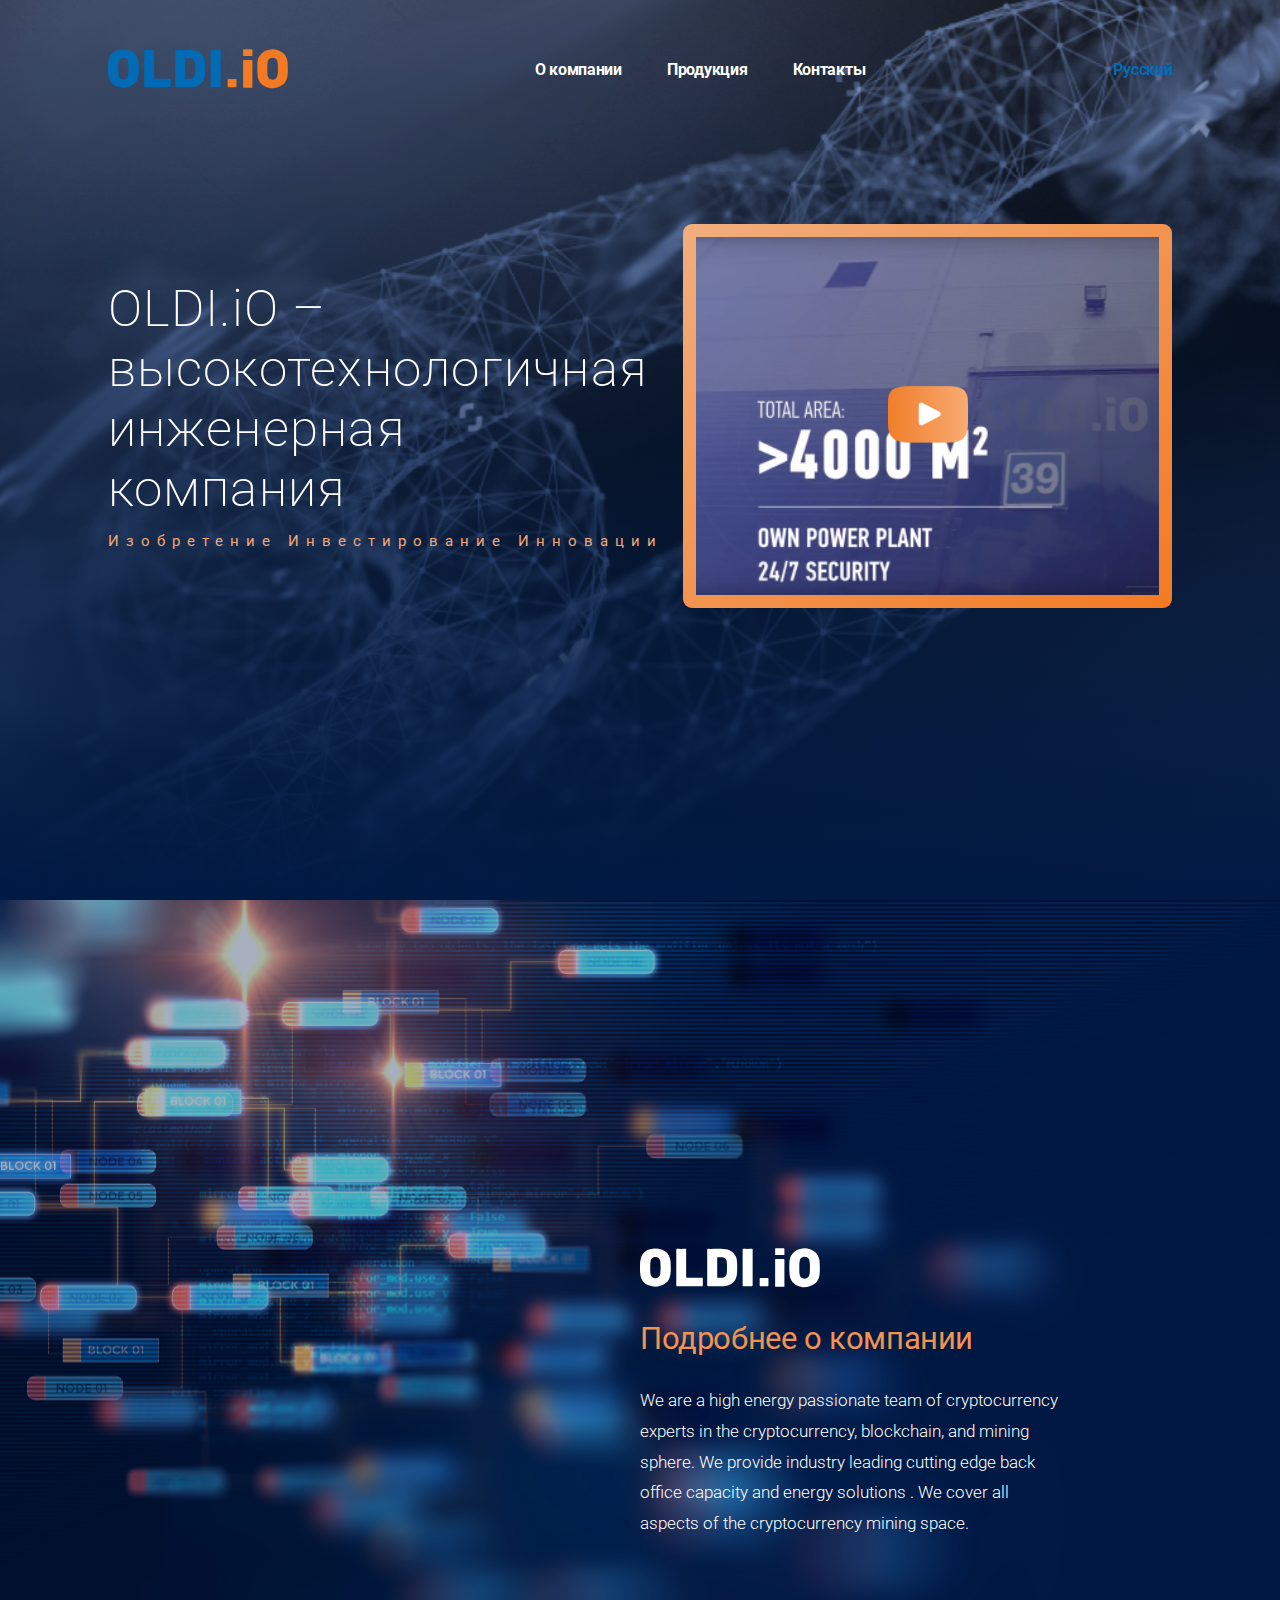
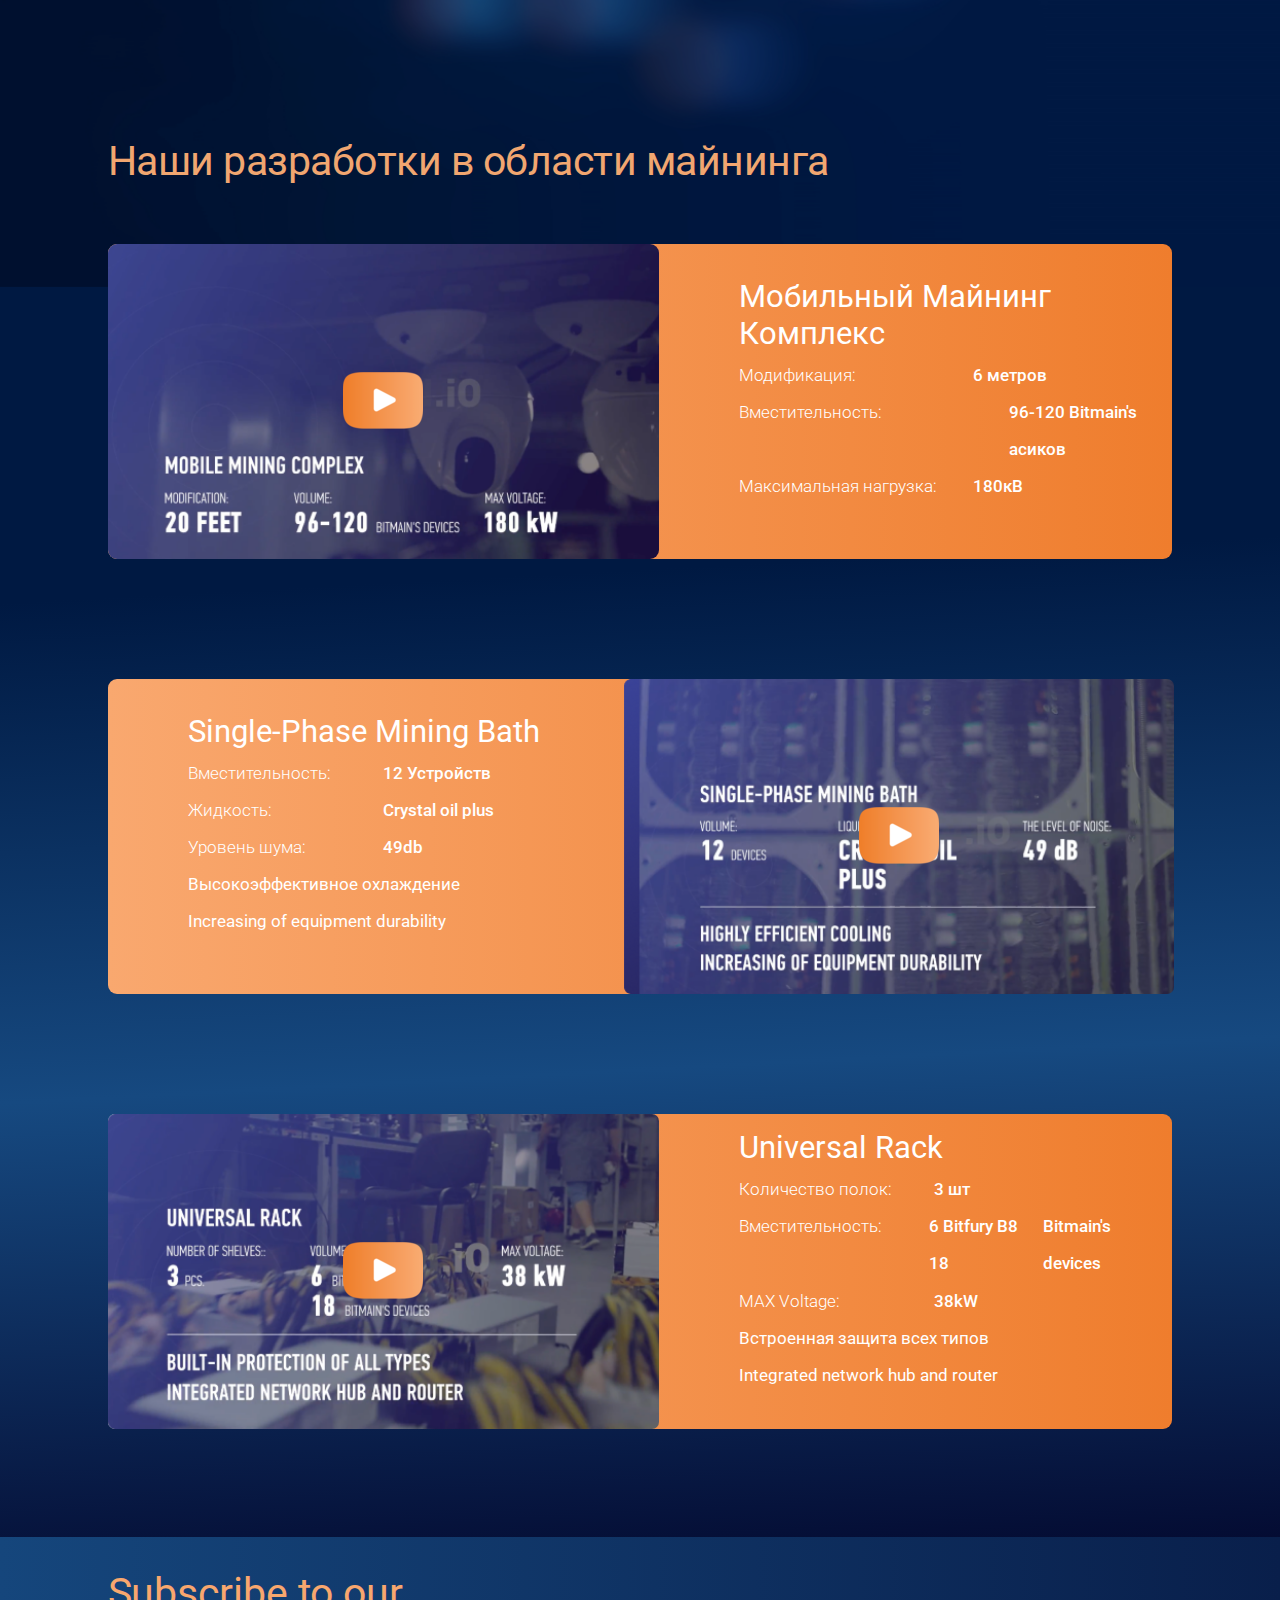
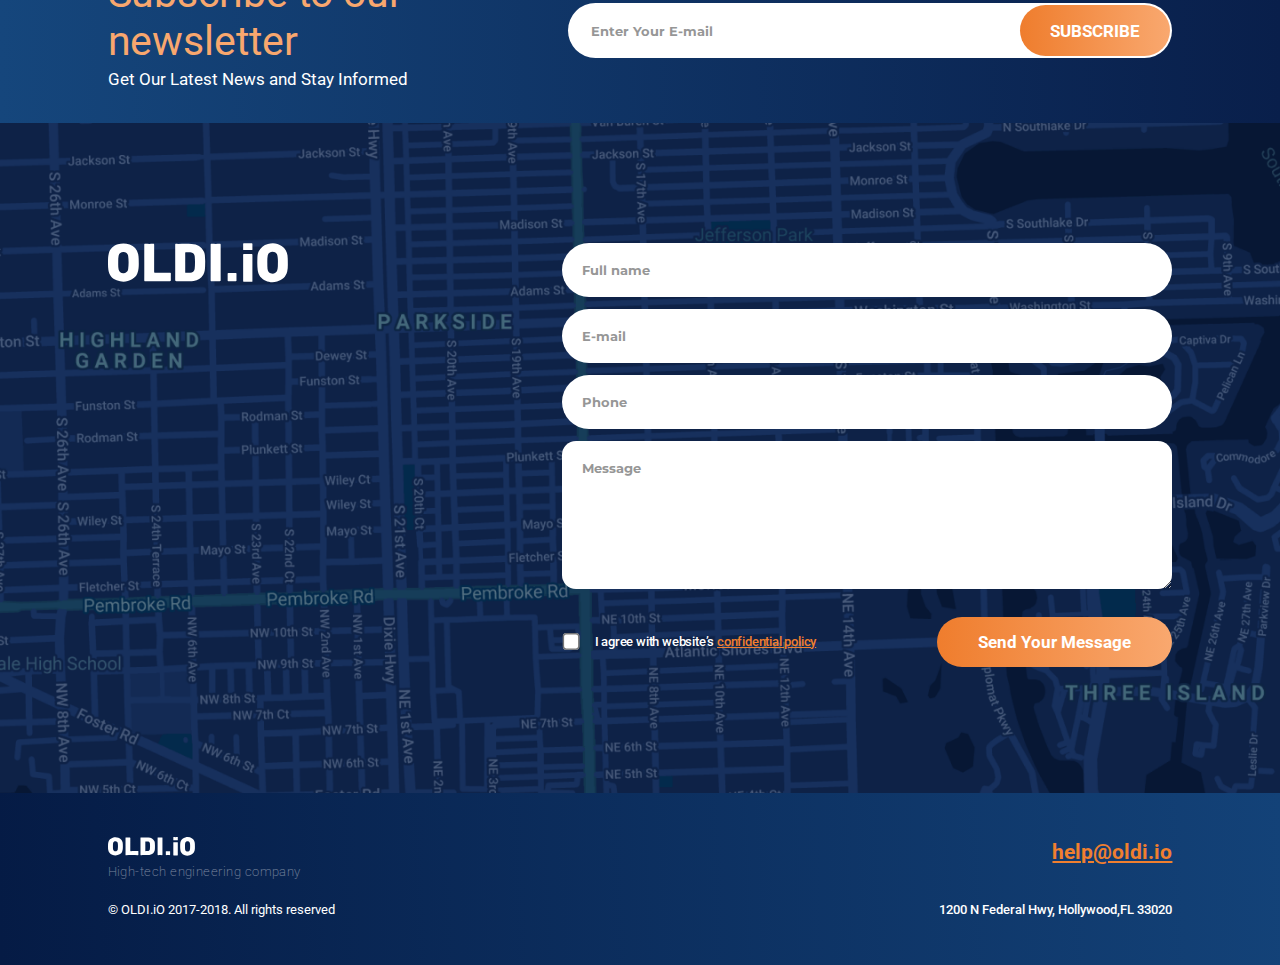
==== commit 4c657532: "fix" ====
--- a/lang/ru/index.html
+++ b/lang/ru/index.html
@@ -105,7 +105,7 @@
               <p class="title">Модификация:</p><p class="value">6 метров</p>
             </div>
             <div class="content">
-              <p class="title">Вместительность:</p><p class="value">96-120 Bitmain's асиков</p>
+              <p class="title s">Вместительность:</p><p class="value">96-120 Bitmain's асиков</p>
             </div>
             <div class="content">
               <p class="title">Максимальная нагрузка:</p><p class="value">180кВ</p>
--- a/css/main.css
+++ b/css/main.css
@@ -1,3 +1,3 @@
-@import url("https://fonts.googleapis.com/css?family=Montserrat:100,100i,200,200i,300,300i,400,400i,500,500i,600,600i,700,700i,800,800i,900,900i");@import url("https://fonts.googleapis.com/css?family=Roboto:100,100i,300,300i,400,400i,500,500i,700,700i,900,900i");*{margin:0;padding:0;-webkit-box-sizing:border-box;box-sizing:border-box}*:after,*:before{-webkit-box-sizing:border-box;box-sizing:border-box}h1,h2,h3,h4,h5,h6,p,ul,li,a,img,input,button,textarea{margin:0;padding:0;overline:none}table{border-collapse:collapse;border-spacing:0}img{border:0}button,input,textarea{cursor:pointer}button:focus,button:active,input:focus,input:active,textarea:focus,textarea:active{outline:none}a{text-decoration:none;cursor:pointer}a:hover{text-decoration:none}li{list-style:none}.video_wrapper{width:100%;height:100%;margin:0 auto;position:relative}.video_wrapper_full{padding-top:315px}.videoIframe{position:absolute;top:0;bottom:0;right:0;left:0;width:100%;height:100%;background-color:transparent}.wrapper_top_video .videoPoster,.first_product .videoPoster,.second_product .videoPoster,.third_product .videoPoster{position:absolute;z-index:50;top:0px;left:0px;width:100%;height:100%;background-image:url(../img/yt/main_yt.png);background-size:cover;border:none;overflow:hidden;opacity:1;-webkit-transition:opacity 800ms, height 0s;transition:opacity 800ms, height 0s;-webkit-transition-delay:0s, 0s;transition-delay:0s, 0s;display:-moz-flex;display:-ms-flex;display:-o-flex;display:-webkit-box;display:-ms-flexbox;display:flex;-webkit-box-pack:center;-ms-flex-pack:center;justify-content:center;-ms-align-items:center;-webkit-box-align:center;-ms-flex-align:center;align-items:center}.first_product .video_wrapper{border-radius:9px}.first_product .videoPoster{background-image:url(../img/yt/first_product.png);border-radius:9px}@media screen and (min-width: 1550px){.first_product .videoPoster{background-position-y:-10px}}@media screen and (min-width: 1630px){.first_product .videoPoster{background-position-y:-20px}}@media screen and (max-width: 380px){.first_product .videoPoster{background-position-x:-40px}}.second_product .video_wrapper{border-radius:9px;right:-2px}@media screen and (max-width: 415px){.second_product .video_wrapper{right:1px;width:100.3%}}.second_product .videoPoster{background:url(../img/yt/second_product.png) no-repeat;border-radius:7px;background-size:cover}@media screen and (min-width: 1550px){.second_product .videoPoster{background-position-y:-10px;background-position-x:-2px}}@media screen and (min-width: 1630px){.second_product .videoPoster{background-position-y:-20px}}@media screen and (max-width: 380px){.second_product .videoPoster{background-position-x:-50px}}.third_product .video_wrapper{border-radius:9px}.third_product .videoPoster{background-image:url(../img/yt/third_product.png);border-radius:7px}@media screen and (min-width: 1550px){.third_product .videoPoster{background-position-y:-10px}}@media screen and (min-width: 1630px){.third_product .videoPoster{background-position-y:-20px}}@media screen and (max-width: 380px){.third_product .videoPoster{background-position-x:-40px}}.videoPoster:after{content:url(../img/yt/play_btn.png);position:absolute}.videoWrapperActive .videoPoster{opacity:0;height:0;-webkit-transition-delay:0s, 800ms;transition-delay:0s, 800ms}body{margin:0}.animated{-webkit-animation-duration:1s;animation-duration:1s;-webkit-animation-fill-mode:both;animation-fill-mode:both}@-webkit-keyframes fadeInUp{from{opacity:0;-webkit-transform:translate3d(0, 100%, 0);transform:translate3d(0, 100%, 0)}to{opacity:1;-webkit-transform:translate3d(0, 0, 0);transform:translate3d(0, 0, 0)}}@keyframes fadeInUp{from{opacity:0;-webkit-transform:translate3d(0, 100%, 0);transform:translate3d(0, 100%, 0)}to{opacity:1;-webkit-transform:translate3d(0, 0, 0);transform:translate3d(0, 0, 0)}}.fadeInUp{-webkit-animation-name:fadeInUp;animation-name:fadeInUp}.header{background:-webkit-gradient(linear, left top, left bottom, from(rgba(50,44,103,0.0001)), to(#011A43)),url(../img/header_bg.svg) no-repeat;background:linear-gradient(rgba(50,44,103,0.0001), #011A43),url(../img/header_bg.svg) no-repeat;background-size:cover;height:56.52vmax;padding-top:49px}@media screen and (max-width: 768px){.header{height:100vmax}}.header__container{width:83.20%;margin:0 auto;display:-webkit-box;display:-ms-flexbox;display:flex;-webkit-box-pack:justify;-ms-flex-pack:justify;justify-content:space-between;-webkit-box-orient:vertical;-webkit-box-direction:normal;-ms-flex-direction:column;flex-direction:column}@media screen and (max-width: 480px){.header__container{width:89.3%}}.header__topSection{display:-webkit-box;display:-ms-flexbox;display:flex;-webkit-box-orient:horizontal;-webkit-box-direction:normal;-ms-flex-direction:row;flex-direction:row;-webkit-box-pack:justify;-ms-flex-pack:justify;justify-content:space-between;margin-bottom:10vmax}@media screen and (max-width: 768px){.header__topSection{-webkit-box-pack:center;-ms-flex-pack:center;justify-content:center}}@media screen and (max-width: 480px){.header__topSection{margin-bottom:44px}}.header__topSection .logo{height:40px;width:180px}.header__topSection nav{display:-webkit-box;display:-ms-flexbox;display:flex;-webkit-box-pack:center;-ms-flex-pack:center;justify-content:center;-webkit-box-orient:vertical;-webkit-box-direction:normal;-ms-flex-direction:column;flex-direction:column;float:left;webkit-transition:left 1s easy-out 0.5s}.header__topSection nav .icon-menu{width:20px;cursor:pointer;z-index:100;position:absolute;right:20px}.header__topSection nav .icon-menu .none{display:none}.header__topSection nav .icon-menu.close{position:absolute;right:0;width:60px;height:60px;display:-webkit-box;display:-ms-flexbox;display:flex;-webkit-box-align:center;-ms-flex-align:center;align-items:center;-webkit-box-pack:center;-ms-flex-pack:center;justify-content:center;z-index:600}.header__topSection nav .icon-menu.close:hover{opacity:0.8}.header__topSection nav .icon-menu.close:before,.header__topSection nav .icon-menu.close:after{position:absolute;content:' ';height:17px;width:2px;background-color:#fff}@media screen and (min-width: 480px){.header__topSection nav .icon-menu.close:before,.header__topSection nav .icon-menu.close:after{right:0}}.header__topSection nav .icon-menu.close:before{-webkit-transform:rotate(45deg);transform:rotate(45deg)}.header__topSection nav .icon-menu.close:after{-webkit-transform:rotate(-45deg);transform:rotate(-45deg)}@media screen and (min-width: 1025px){.header__topSection nav .icon-menu{display:none}}.header__topSection nav .divide{display:block;height:2px;margin:3px 0;background:#fff}.header__topSection nav .main-nav{display:-webkit-box;display:-ms-flexbox;display:flex;-webkit-box-align:center;-ms-flex-align:center;align-items:center}.header__topSection nav .menu{display:-webkit-box;display:-ms-flexbox;display:flex;-webkit-box-orient:horizontal;-webkit-box-direction:normal;-ms-flex-direction:row;flex-direction:row;-webkit-box-align:end;-ms-flex-align:end;align-items:flex-end}@media screen and (max-width: 1025px){.header__topSection nav .menu{display:none}}.header__topSection nav .menu .white-logo{display:none}@media screen and (max-width: 768px){.header__topSection nav .menu .white-logo{background:#01204c;display:-webkit-box;display:-ms-flexbox;display:flex;width:100%;z-index:1;position:absolute;padding-top:58.5px;-webkit-box-pack:center;-ms-flex-pack:center;justify-content:center;top:-134.5px;height:133px}.header__topSection nav .menu .white-logo img{width:180px;height:40px}}.header__topSection nav .menu__item{margin-right:45px;position:relative}.header__topSection nav .menu__item:nth-child(4){margin-right:248px}.header__topSection nav .menu__item:last-child{margin-right:0}@media screen and (max-width: 768px){.header__topSection nav .menu__item:last-child{-webkit-box-pack:justify;-ms-flex-pack:justify;justify-content:space-between}}.header__topSection nav .menu__item .fa{display:none;margin-right:6%;color:#8891c2}@media screen and (max-width: 768px){.header__topSection nav .menu__item .fa{display:block}}@media screen and (max-width: 768px){.header__topSection nav .menu__item{border-top:solid 1px grey;padding:20px 0 20px 20px;background:#01204c;width:100%}}.header__topSection nav .menu__link,.header__topSection nav .menu .submenu li{font-family:'Roboto' , sans-serif;font-weight:bold;font-size:16px;line-height:19px;letter-spacing:-0.27px;color:#ffffff;display:-webkit-box;display:-ms-flexbox;display:flex;-webkit-box-orient:horizontal;-webkit-box-direction:normal;-ms-flex-flow:row nowrap;flex-flow:row nowrap;-webkit-box-pack:center;-ms-flex-pack:center;justify-content:center;-webkit-box-align:center;-ms-flex-align:center;align-items:center}@media screen and (max-width: 768px){.header__topSection nav .menu__link,.header__topSection nav .menu .submenu li{font-weight:300;opacity:1;-webkit-box-pack:start;-ms-flex-pack:start;justify-content:flex-start}}.header__topSection nav .menu.show{display:-webkit-box;display:-ms-flexbox;display:flex;-webkit-box-orient:vertical;-webkit-box-direction:normal;-ms-flex-flow:column;flex-flow:column;-webkit-box-align:start;-ms-flex-align:start;align-items:flex-start;margin-top:175px;position:absolute;left:0;width:100%;z-index:500}.header__topSection .language{display:-webkit-box;display:-ms-flexbox;display:flex;-webkit-box-align:center;-ms-flex-align:center;align-items:center;position:relative}.header__topSection .language .submenu{display:none;position:absolute;right:0px;top:0px;overflow:hidden}@media screen and (max-width: 768px){.header__topSection .language .submenu{padding-top:0}}.header__topSection .language .submenu li{background:#01204c;padding:10px;width:100%;text-align:center}@media screen and (max-width: 768px){.header__topSection .language .submenu li{padding-top:0;width:100%;padding:20px 0 20px 20px;text-align:left}}.header__topSection .language .submenu li a{color:#fff}.header__topSection .language .submenu li a:hover{color:#F1A874}.header__topSection .language #switch_lang{font-family:'Roboto' , sans-serif;font-weight:bold;font-size:16px;line-height:19px;letter-spacing:-0.27px;color:#036BB6}.header__topSection .language #switch_lang:hover{color:#F1A874}.header__topSection .language:hover .submenu{top:15px;display:-webkit-box;display:-ms-flexbox;display:flex;-webkit-box-align:center;-ms-flex-align:center;align-items:center;-webkit-box-pack:center;-ms-flex-pack:center;justify-content:center;width:140px;height:50px}@media screen and (max-width: 768px){.header__topSection .language:hover .submenu{border-top:1px solid grey;height:59px;top:58px;width:100%}}.header__bottomSection .bottomBlock{display:-webkit-box;display:-ms-flexbox;display:flex;-webkit-box-orient:horizontal;-webkit-box-direction:normal;-ms-flex-direction:row;flex-direction:row;-webkit-box-pack:justify;-ms-flex-pack:justify;justify-content:space-between}@media screen and (max-width: 768px){.header__bottomSection .bottomBlock{-webkit-box-orient:vertical;-webkit-box-direction:normal;-ms-flex-direction:column;flex-direction:column;-webkit-box-pack:center;-ms-flex-pack:center;justify-content:center;-webkit-box-align:center;-ms-flex-align:center;align-items:center}}.header__bottomSection .bottomBlock .leftSide{display:-webkit-box;display:-ms-flexbox;display:flex;-webkit-box-orient:vertical;-webkit-box-direction:normal;-ms-flex-direction:column;flex-direction:column;-webkit-box-pack:center;-ms-flex-pack:center;justify-content:center}.header__bottomSection .bottomBlock .leftSide__title{font-family:'Roboto', sans-serif;font-size:51px;line-height:60px;letter-spacing:1.24px;color:#fff;margin-bottom:11.5px;font-weight:200 !important;max-width:35vmax}@media screen and (max-width: 768px){.header__bottomSection .bottomBlock .leftSide__title{max-width:60vmax;text-align:center}}@media screen and (max-width: 480px){.header__bottomSection .bottomBlock .leftSide__title{font-size:31px;font-weight:300;letter-spacing:0.8px;text-align:center;line-height:40px}}.header__bottomSection .bottomBlock .leftSide__subtitle{font-family:'Roboto', sans-serif;font-size:15px;line-height:23px;letter-spacing:7px;color:#F1A874}@media screen and (max-width: 768px){.header__bottomSection .bottomBlock .leftSide__subtitle{text-align:center;margin-bottom:40px}}@media screen and (max-width: 480px){.header__bottomSection .bottomBlock .leftSide__subtitle{font-size:11px;line-height:2.09;letter-spacing:5.5px;text-align:center;margin-bottom:15px}}.header__bottomSection .bottomBlock .rightSide{width:46%;height:25em}@media screen and (max-width: 1330px){.header__bottomSection .bottomBlock .rightSide{height:24em}}@media screen and (max-width: 1200px){.header__bottomSection .bottomBlock .rightSide{height:305px}}@media screen and (max-width: 768px){.header__bottomSection .bottomBlock .rightSide{width:500px}}@media screen and (max-width: 480px){.header__bottomSection .bottomBlock .rightSide{width:360px}}@media screen and (max-width: 375px){.header__bottomSection .bottomBlock .rightSide{width:320px}}.header__bottomSection .bottomBlock .rightSide .wrapper_top_video{background:-webkit-gradient(linear, right bottom, left top, from(#f37a22), to(#f1ae7e));background:linear-gradient(to top left, #f37a22, #f1ae7e);padding:13px;border-radius:9px;height:100%}.about{background:url(../img/about_bg.png) no-repeat;background-color:#011A43;background-size:cover;height:987px;display:-webkit-box;display:-ms-flexbox;display:flex;-webkit-box-pack:end;-ms-flex-pack:end;justify-content:flex-end;-webkit-box-align:center;-ms-flex-align:center;align-items:center}@media screen and (max-width: 768px){.about{-webkit-box-pack:center;-ms-flex-pack:center;justify-content:center;-webkit-box-align:start;-ms-flex-align:start;align-items:flex-start;padding-top:250px}}@media screen and (max-width: 480px){.about{padding-top:130px;background-position-y:-240px}}.about .content_block{width:50%}@media screen and (max-width: 768px){.about .content_block{display:-webkit-box;display:-ms-flexbox;display:flex;-webkit-box-align:center;-ms-flex-align:center;align-items:center;-webkit-box-pack:center;-ms-flex-pack:center;justify-content:center;-webkit-box-orient:vertical;-webkit-box-direction:normal;-ms-flex-direction:column;flex-direction:column;width:100%}}.about__logo{margin-bottom:28px}.about__title h2{font-family:'Roboto' , sans-serif;font-size:31px;font-weight:normal;font-style:normal;font-stretch:normal;line-height:normal;letter-spacing:-0.4px;color:#f29450;margin-bottom:28px}@media screen and (max-width: 768px){.about__title h2{font-size:21px}}.about__text p{font-family:'Roboto' , sans-serif;font-size:17px;font-weight:300;font-style:normal;font-stretch:normal;line-height:1.82;letter-spacing:normal;color:#fff;max-width:32.98vmax}@media screen and (max-width: 768px){.about__text p{font-size:26px;max-width:60vmax;text-align:center}}@media screen and (max-width: 480px){.about__text p{font-size:17px;line-height:1.82;text-align:center;padding:0 20px 0 20px}}.products{background-image:linear-gradient(177deg, #001942 24%, #164980 62%, #040c33);background-repeat:no-repeat;background-size:cover;height:1250px;position:relative}@media screen and (max-width: 480px){.products{height:1680px}}@media screen and (max-width: 440px){.products{height:1550px}}.products__container{width:83.20%;margin:0 auto;display:-webkit-box;display:-ms-flexbox;display:flex;-webkit-box-pack:justify;-ms-flex-pack:justify;justify-content:space-between;-webkit-box-orient:vertical;-webkit-box-direction:normal;-ms-flex-direction:column;flex-direction:column;position:absolute;top:-150px;left:0;right:0}@media screen and (max-width: 768px){.products__container{top:-220px}}@media screen and (max-width: 480px){.products__container{top:-450px;width:89.3%}}.products .title h2{font-family:'Roboto', sans-serif;font-size:41px;font-weight:normal;font-style:normal;font-stretch:normal;line-height:normal;letter-spacing:-0.5px;color:#f1a670;margin-bottom:59px}@media screen and (max-width: 768px){.products .title h2{text-align:center}}@media screen and (max-width: 480px){.products .title h2{font-size:31px;letter-spacing:-0.4px;text-align:center;padding:0px 30px 0 30px;margin-bottom:25px}}@media screen and (max-width: 380px){.products .title h2{padding:0px 20px 0 20px}}@media screen and (max-width: 380px){.products .title h2{padding:0px 5px 0 5px}}.products .productBlock{display:-webkit-box;display:-ms-flexbox;display:flex;-webkit-box-orient:horizontal;-webkit-box-direction:normal;-ms-flex-direction:row;flex-direction:row;margin-bottom:120px;background:-webkit-gradient(linear, right top, left top, from(#ef7d2d), to(#f9a86f));background:linear-gradient(to left, #ef7d2d, #f9a86f);border-radius:9px}@media screen and (max-width: 600px){.products .productBlock{-webkit-box-orient:vertical;-webkit-box-direction:normal;-ms-flex-direction:column;flex-direction:column;-webkit-box-pack:center;-ms-flex-pack:center;justify-content:center;-webkit-box-align:center;-ms-flex-align:center;align-items:center}}@media screen and (max-width: 480px){.products .productBlock{margin-bottom:55px}}.products .productBlock.rev{-webkit-box-orient:horizontal;-webkit-box-direction:reverse;-ms-flex-direction:row-reverse;flex-direction:row-reverse}@media screen and (max-width: 480px){.products .productBlock.rev{-webkit-box-orient:vertical;-webkit-box-direction:normal;-ms-flex-direction:column;flex-direction:column}}.products .productBlock__video{width:41.80vmax}.products .productBlock__video iframe{height:306px}@media screen and (max-width: 600px){.products .productBlock__video{width:51vmax}}@media screen and (max-width: 480px){.products .productBlock__video{width:100%;margin-bottom:15px}}.products .productBlock__video .yt{border-radius:20px}.products .productBlock__spec{display:-webkit-box;display:-ms-flexbox;display:flex;-webkit-box-orient:vertical;-webkit-box-direction:normal;-ms-flex-direction:column;flex-direction:column;-webkit-box-pack:center;-ms-flex-pack:center;justify-content:center;padding-left:80px;font-family:'Roboto', sans-serif;font-size:17px;font-weight:normal;font-style:normal;font-stretch:normal;line-height:2.18;letter-spacing:normal;color:#fff;width:50%}.products .productBlock__spec.first .block .content .title{width:36%}@media screen and (max-width: 768px){.products .productBlock__spec.second .block .content .title{width:50%}}@media screen and (max-width: 480px){.products .productBlock__spec.second .block .content .title{width:60%}}@media screen and (max-width: 768px){.products .productBlock__spec.third .block .content .title{width:50%}}@media screen and (max-width: 480px){.products .productBlock__spec.third .block .content .title{width:51%}}.products .productBlock__spec .block{width:100%;margin:0 0 20px 0}.products .productBlock__spec .block .content{display:-webkit-box;display:-ms-flexbox;display:flex;-webkit-box-orient:horizontal;-webkit-box-direction:normal;-ms-flex-direction:row;flex-direction:row;-webkit-box-pack:start;-ms-flex-pack:start;justify-content:flex-start}.products .productBlock__spec .block .content .str{display:-webkit-box;display:-ms-flexbox;display:flex;-webkit-box-orient:horizontal;-webkit-box-direction:normal;-ms-flex-direction:row;flex-direction:row}.products .productBlock__spec .block .content .str .value{margin-right:3px}@media screen and (max-width: 768px){.products .productBlock__spec .block .content .str{-webkit-box-orient:vertical;-webkit-box-direction:normal;-ms-flex-direction:column;flex-direction:column}}@media screen and (max-width: 480px){.products .productBlock__spec .block .content{-webkit-box-orient:horizontal;-webkit-box-direction:normal;-ms-flex-flow:row;flex-flow:row}}@media screen and (max-width: 480px){.products .productBlock__spec .block .content .first .title{width:55%}}@media screen and (max-width: 480px){.products .productBlock__spec .block .content .first{display:-webkit-box;display:-ms-flexbox;display:flex;-webkit-box-orient:horizontal;-webkit-box-direction:normal;-ms-flex-direction:row;flex-direction:row;-webkit-box-pack:justify;-ms-flex-pack:justify;justify-content:space-between;width:94%}}@media screen and (max-width: 480px){.products .productBlock__spec .block .content .second{display:-webkit-box;display:-ms-flexbox;display:flex;-webkit-box-pack:justify;-ms-flex-pack:justify;justify-content:space-between;width:100%}}.products .productBlock__spec .block .content .title{width:45%;font-weight:300}@media screen and (max-width: 480px){.products .productBlock__spec .block .content .title.empty{width:53%}}.products .productBlock__spec .block .content .value{font-weight:500;line-height:2.18}.products .productBlock__spec .block .text{display:-webkit-box;display:-ms-flexbox;display:flex;-webkit-box-orient:vertical;-webkit-box-direction:normal;-ms-flex-direction:column;flex-direction:column}@media screen and (max-width: 768px){.products .productBlock__spec{padding-left:15px;width:60%}}@media screen and (max-width: 600px){.products .productBlock__spec{width:100%}}@media screen and (max-width: 480px){.products .productBlock__spec{width:100%;padding-left:0;padding:0 10px 0 15px}}.products .productBlock__spec h3{font-size:31px;line-height:normal;line-height:37px;font-weight:400;margin-bottom:5px}@media screen and (max-width: 480px){.products .productBlock__spec h3{font-size:25px;line-height:37px;font-weight:300}}.subscribe{background:-webkit-gradient(linear, left top, right top, from(#15467c), to(#091f4b));background:linear-gradient(to right, #15467c, #091f4b);height:186px;display:-webkit-box;display:-ms-flexbox;display:flex;-webkit-box-align:center;-ms-flex-align:center;align-items:center}@media screen and (max-width: 768px){.subscribe{height:260px}}.subscribe__container{width:83.20%;margin:0 auto;display:-webkit-box;display:-ms-flexbox;display:flex;-webkit-box-pack:justify;-ms-flex-pack:justify;justify-content:space-between;-webkit-box-orient:horizontal;-webkit-box-direction:normal;-ms-flex-direction:row;flex-direction:row;-webkit-box-align:center;-ms-flex-align:center;align-items:center}@media screen and (max-width: 768px){.subscribe__container{-webkit-box-orient:vertical;-webkit-box-direction:normal;-ms-flex-direction:column;flex-direction:column}}@media screen and (max-width: 480px){.subscribe__container{width:89.3%}}.subscribe__container .this-tooltip{display:none}.subscribe__container .sub-text h3{font-family:'Roboto', sans-serif;font-size:41px;font-weight:normal;font-style:normal;font-stretch:normal;line-height:normal;letter-spacing:-0.1px;color:#f8a76e;margin-bottom:3px}@media screen and (max-width: 480px){.subscribe__container .sub-text h3{font-size:31px;text-align:center}}.subscribe__container .sub-text p{font-family:'Roboto', sans-serif;font-size:17px;font-weight:normal;font-style:normal;font-stretch:normal;line-height:1.35;color:#fff}@media screen and (max-width: 768px){.subscribe__container .sub-text p{text-align:center;margin-bottom:20px}}.subscribe__container .sub-mail{height:54px}@media screen and (max-width: 480px){.subscribe__container .sub-mail{width:100%}}.subscribe__container .done-send{display:none}.subscribe__container .sub_form{position:relative}.subscribe__container .sub_form .mail_sub{width:604px;height:55px;border-radius:100px;padding-left:23px;border:none;line-height:1.77;font-family:'Montserrat',sans-serif;font-size:13px;font-weight:bold;font-style:normal;font-stretch:normal;line-height:1.77;letter-spacing:normal;color:#969696}@media screen and (max-width: 1024px){.subscribe__container .sub_form .mail_sub{width:500px}}@media screen and (max-width: 480px){.subscribe__container .sub_form .mail_sub{width:100%}}.subscribe__container .sub_form .mail_sub::-webkit-input-placeholder{font-family:'Montserrat',sans-serif;font-size:13px;font-weight:bold;font-style:normal;font-stretch:normal;line-height:1.77;letter-spacing:normal;color:#969696}.subscribe__container .sub_form .mail_sub::-moz-placeholder{font-family:'Montserrat',sans-serif;font-size:13px;font-weight:bold;font-style:normal;font-stretch:normal;line-height:1.77;letter-spacing:normal;color:#969696}.subscribe__container .sub_form .mail_sub:-moz-placeholder{font-family:'Montserrat',sans-serif;font-size:13px;font-weight:bold;font-style:normal;font-stretch:normal;line-height:1.77;letter-spacing:normal;color:#969696}.subscribe__container .sub_form .mail_sub:-ms-input-placeholder{font-family:'Montserrat',sans-serif;font-size:13px;font-weight:bold;font-style:normal;font-stretch:normal;line-height:1.77;letter-spacing:normal;color:#969696}.subscribe__container .sendbtn{position:absolute;border:none;border-radius:100px;background:-webkit-gradient(linear, left top, right top, from(#ef7d2d), to(#f9a86f));background:linear-gradient(to right, #ef7d2d, #f9a86f);right:2px;top:2px;width:150px;height:51px;color:#fff;font-family:'Roboto', sans-serif;font-size:17px;font-weight:bold}.contacts{background:url(../img/contacts_bg.png);background-size:cover;background-color:#011a43;height:670px}.contacts__container{width:83.20%;margin:0 auto;display:-webkit-box;display:-ms-flexbox;display:flex;-webkit-box-pack:justify;-ms-flex-pack:justify;justify-content:space-between;-webkit-box-orient:horizontal;-webkit-box-direction:normal;-ms-flex-direction:row;flex-direction:row;padding-top:120px}@media screen and (max-width: 768px){.contacts__container{-webkit-box-orient:vertical;-webkit-box-direction:normal;-ms-flex-direction:column;flex-direction:column;-webkit-box-align:center;-ms-flex-align:center;align-items:center;padding-top:55px}}@media screen and (max-width: 480px){.contacts__container{width:89.3%}}.contacts__container .leftSide{width:50%}@media screen and (max-width: 768px){.contacts__container .leftSide{display:-webkit-box;display:-ms-flexbox;display:flex;-webkit-box-pack:center;-ms-flex-pack:center;justify-content:center;width:100%;margin-bottom:40px}}@media screen and (max-width: 480px){.contacts__container .rightSide{width:100%}}.contacts__container .rightSide .base-input{width:610px;height:54px;border-radius:27px;padding-left:20px;border:none;color:#969696;margin-bottom:12px;line-height:1.77;font-family:'Montserrat',sans-serif;font-size:13px;font-weight:bold;font-style:normal;font-stretch:normal}@media screen and (max-width: 480px){.contacts__container .rightSide .base-input{width:100%}}.contacts__container .rightSide .base-input::-webkit-input-placeholder{font-family:'Montserrat',sans-serif;font-size:13px;font-weight:bold;font-style:normal;font-stretch:normal;line-height:1.77;letter-spacing:normal;color:#969696}.contacts__container .rightSide .base-input::-moz-placeholder{font-family:'Montserrat',sans-serif;font-size:13px;font-weight:bold;font-style:normal;font-stretch:normal;line-height:1.77;letter-spacing:normal;color:#969696}.contacts__container .rightSide .base-input:-moz-placeholder{font-family:'Montserrat',sans-serif;font-size:13px;font-weight:bold;font-style:normal;font-stretch:normal;line-height:1.77;letter-spacing:normal;color:#969696}.contacts__container .rightSide .base-input:-ms-input-placeholder{font-family:'Montserrat',sans-serif;font-size:13px;font-weight:bold;font-style:normal;font-stretch:normal;line-height:1.77;letter-spacing:normal;color:#969696}.contacts__container .rightSide .base-textarea{width:610px;height:148px;border-radius:14px;padding:16px 0 0 20px;margin-bottom:24px;font-family:'Montserrat',sans-serif;font-size:13px;font-weight:bold;font-style:normal;font-stretch:normal;line-height:1.77;letter-spacing:normal;color:#969696}@media screen and (max-width: 480px){.contacts__container .rightSide .base-textarea{width:100%}}.contacts__container .rightSide .base-textarea::-webkit-input-placeholder{font-family:'Montserrat',sans-serif;font-size:13px;font-weight:bold;font-style:normal;font-stretch:normal;line-height:1.77;letter-spacing:normal;color:#969696}.contacts__container .rightSide .base-textarea::-moz-placeholder{font-family:'Montserrat',sans-serif;font-size:13px;font-weight:bold;font-style:normal;font-stretch:normal;line-height:1.77;letter-spacing:normal;color:#969696}.contacts__container .rightSide .footer-form{display:-webkit-box;display:-ms-flexbox;display:flex;-webkit-box-orient:horizontal;-webkit-box-direction:normal;-ms-flex-direction:row;flex-direction:row;-webkit-box-pack:justify;-ms-flex-pack:justify;justify-content:space-between;-webkit-box-align:center;-ms-flex-align:center;align-items:center}@media screen and (max-width: 480px){.contacts__container .rightSide .footer-form{-webkit-box-orient:vertical;-webkit-box-direction:normal;-ms-flex-direction:column;flex-direction:column}}@media screen and (max-width: 375px){.contacts__container .rightSide .footer-form .send{width:100%}}.contacts__container .rightSide .label-box{display:-webkit-box;display:-ms-flexbox;display:flex;-webkit-box-orient:horizontal;-webkit-box-direction:normal;-ms-flex-direction:row;flex-direction:row;-webkit-box-pack:justify;-ms-flex-pack:justify;justify-content:space-between;-webkit-box-align:center;-ms-flex-align:center;align-items:center}@media screen and (max-width: 480px){.contacts__container .rightSide .label-box{margin-bottom:30px}}.contacts__container .rightSide .label-box a{color:#f07f2f;text-decoration:underline}.contacts__container .rightSide .morka{font-family:'Roboto', sans-serif;font-size:13px;font-weight:500;font-style:normal;font-stretch:normal;line-height:1.46;letter-spacing:-0.2px;color:#fff}.contacts__container .rightSide #cc_agreement{margin-right:10px;zoom:1.4}.contacts__container .rightSide .sendbtn{border:none;border-radius:100px;background:-webkit-gradient(linear, left top, right top, from(#ef7d2d), to(#f9a86f));background:linear-gradient(to right, #ef7d2d, #f9a86f);width:235px;height:50px;color:#fff;font-family:'Roboto', sans-serif;font-size:17px;font-weight:bold}@media screen and (max-width: 375px){.contacts__container .rightSide .sendbtn{text-transform:uppercase;width:100%}}.footer{background:linear-gradient(88deg, #051b45, #134278);height:172px;display:-webkit-box;display:-ms-flexbox;display:flex;-webkit-box-align:center;-ms-flex-align:center;align-items:center}@media screen and (max-width: 480px){.footer{height:288px}}.footer__container{width:83.20%;margin:0 auto;display:-webkit-box;display:-ms-flexbox;display:flex;-webkit-box-pack:justify;-ms-flex-pack:justify;justify-content:space-between;-webkit-box-orient:vertical;-webkit-box-direction:normal;-ms-flex-direction:column;flex-direction:column}@media screen and (max-width: 480px){.footer__container{width:89.3%}}.footer__container .footerBlock{display:-webkit-box;display:-ms-flexbox;display:flex;-webkit-box-orient:horizontal;-webkit-box-direction:normal;-ms-flex-direction:row;flex-direction:row;-webkit-box-pack:justify;-ms-flex-pack:justify;justify-content:space-between;-webkit-box-align:center;-ms-flex-align:center;align-items:center}@media screen and (max-width: 480px){.footer__container .footerBlock{-webkit-box-orient:vertical;-webkit-box-direction:normal;-ms-flex-direction:column;flex-direction:column;position:relative}}.footer__container .footerBlock .copyrights img{height:19.5px}@media screen and (max-width: 480px){.footer__container .footerBlock .copyrights{display:-webkit-box;display:-ms-flexbox;display:flex;-webkit-box-align:center;-ms-flex-align:center;align-items:center;-webkit-box-pack:center;-ms-flex-pack:center;justify-content:center;-webkit-box-orient:vertical;-webkit-box-direction:normal;-ms-flex-direction:column;flex-direction:column;margin-top:60px}}@media screen and (max-width: 375px){.footer__container .footerBlock .copyrights{margin-top:30px}}@media screen and (max-width: 420px){.footer__container .footerBlock .copyrights img{margin-bottom:7px}}@media screen and (max-width: 375px){.footer__container .footerBlock .copyrights img{width:110px}}.footer__container .footerBlock .copyrights p{font-family:'Roboto', sans-serif;font-size:13px;line-height:23px;letter-spacing:.46px;font-weight:200;color:#fff;opacity:0.45;margin-bottom:15px}@media screen and (max-width: 480px){.footer__container .footerBlock .copyrights p{margin-bottom:115px}}.footer__container .footerBlock .copyrights .rights{font-family:'Roboto', sans-serif;font-size:13px;line-height:1.77;color:#fff;font-weight:400;letter-spacing:normal}@media screen and (max-width: 480px){.footer__container .footerBlock .copyrights .rights{font-weight:300;line-height:1.77}}.footer__container .footerBlock .social{display:none}@media screen and (max-width: 480px){.footer__container .footerBlock .social{display:none}}.footer__container .footerBlock .social .ico{margin-right:12px}.footer__container .footerBlock .helpAndadress{display:-webkit-box;display:-ms-flexbox;display:flex;-webkit-box-orient:vertical;-webkit-box-direction:normal;-ms-flex-direction:column;flex-direction:column;-webkit-box-align:end;-ms-flex-align:end;align-items:flex-end}@media screen and (max-width: 480px){.footer__container .footerBlock .helpAndadress{position:absolute;-webkit-box-align:center;-ms-flex-align:center;align-items:center;top:110px}}.footer__container .footerBlock .helpAndadress .email{font-family:'Roboto',sans-serif;font-weight:bold;font-size:21px;line-height:45px;color:#F07F2F;margin-bottom:25px;text-decoration:underline}@media screen and (max-width: 480px){.footer__container .footerBlock .helpAndadress .email{font-size:17px;line-height:2.65;letter-spacing:0.6px;margin-bottom:5px}}@media screen and (max-width: 375px){.footer__container .footerBlock .helpAndadress .email{margin-bottom:0;font-size:17px;line-height:2.65;letter-spacing:0.6px}}.footer__container .footerBlock .helpAndadress .adress{font-family:'Roboto',sans-serif;font-weight:500;font-size:13px;line-height:19px;color:#fff;margin-bottom:10px}.collapsed{opacity:0;visibility:hidden;pointer-events:none;-webkit-transition:all .2s ease-in-out;transition:all .2s ease-in-out}.form-valid{-webkit-box-shadow:0 4px 8px #708EFF;box-shadow:0 4px 8px #708EFF}.form-invalid{-webkit-box-shadow:0 4px 8px #F67B7B;box-shadow:0 4px 8px #F67B7B}
+@import url("https://fonts.googleapis.com/css?family=Montserrat:100,100i,200,200i,300,300i,400,400i,500,500i,600,600i,700,700i,800,800i,900,900i");@import url("https://fonts.googleapis.com/css?family=Roboto:100,100i,300,300i,400,400i,500,500i,700,700i,900,900i");*{margin:0;padding:0;-webkit-box-sizing:border-box;box-sizing:border-box}*:after,*:before{-webkit-box-sizing:border-box;box-sizing:border-box}h1,h2,h3,h4,h5,h6,p,ul,li,a,img,input,button,textarea{margin:0;padding:0;overline:none}table{border-collapse:collapse;border-spacing:0}img{border:0}button,input,textarea{cursor:pointer}button:focus,button:active,input:focus,input:active,textarea:focus,textarea:active{outline:none}a{text-decoration:none;cursor:pointer}a:hover{text-decoration:none}li{list-style:none}.video_wrapper{width:100%;height:100%;margin:0 auto;position:relative}.video_wrapper_full{padding-top:315px}.videoIframe{position:absolute;top:0;bottom:0;right:0;left:0;width:100.3%;height:100%;background-color:transparent}.wrapper_top_video .videoPoster,.first_product .videoPoster,.second_product .videoPoster,.third_product .videoPoster{position:absolute;z-index:50;top:0px;left:0px;width:100%;height:100%;background-image:url(../img/yt/main_yt.png);background-size:cover;border:none;overflow:hidden;opacity:1;-webkit-transition:opacity 800ms, height 0s;transition:opacity 800ms, height 0s;-webkit-transition-delay:0s, 0s;transition-delay:0s, 0s;display:-moz-flex;display:-ms-flex;display:-o-flex;display:-webkit-box;display:-ms-flexbox;display:flex;-webkit-box-pack:center;-ms-flex-pack:center;justify-content:center;-ms-align-items:center;-webkit-box-align:center;-ms-flex-align:center;align-items:center}.first_product .video_wrapper{border-radius:9px}.first_product .videoPoster{background-image:url(../img/yt/first_product.png);border-radius:9px}@media screen and (min-width: 1550px){.first_product .videoPoster{background-position-y:-10px}}@media screen and (min-width: 1630px){.first_product .videoPoster{background-position-y:-20px}}@media screen and (min-width: 1800px){.first_product .videoPoster{background-position-y:-70px}}@media screen and (max-width: 380px){.first_product .videoPoster{background-position-x:-40px}}.second_product .video_wrapper{border-radius:9px;right:0}@media screen and (min-width: 415px){.second_product .video_wrapper{right:-2px}}@media screen and (max-width: 415px){.second_product .video_wrapper{right:1px;width:100.3%}}.second_product .videoPoster{background:url(../img/yt/second_product.png) no-repeat;border-radius:7px;background-size:cover}@media screen and (min-width: 1550px){.second_product .videoPoster{background-position-y:-10px;background-position-x:-2px}}@media screen and (min-width: 1630px){.second_product .videoPoster{background-position-y:-20px}}@media screen and (min-width: 1800px){.second_product .videoPoster{background-position-y:-70px}}@media screen and (max-width: 380px){.second_product .videoPoster{background-position-x:-50px}}.third_product .video_wrapper{border-radius:9px}.third_product .videoPoster{background-image:url(../img/yt/third_product.png);border-radius:7px}@media screen and (min-width: 1550px){.third_product .videoPoster{background-position-y:-10px}}@media screen and (min-width: 1630px){.third_product .videoPoster{background-position-y:-20px}}@media screen and (max-width: 380px){.third_product .videoPoster{background-position-x:-40px}}.videoPoster:after{content:url(../img/yt/play_btn.png);position:absolute}.videoWrapperActive .videoPoster{opacity:0;height:0;-webkit-transition-delay:0s, 800ms;transition-delay:0s, 800ms}body{margin:0}.animated{-webkit-animation-duration:1s;animation-duration:1s;-webkit-animation-fill-mode:both;animation-fill-mode:both}@-webkit-keyframes fadeInUp{from{opacity:0;-webkit-transform:translate3d(0, 100%, 0);transform:translate3d(0, 100%, 0)}to{opacity:1;-webkit-transform:translate3d(0, 0, 0);transform:translate3d(0, 0, 0)}}@keyframes fadeInUp{from{opacity:0;-webkit-transform:translate3d(0, 100%, 0);transform:translate3d(0, 100%, 0)}to{opacity:1;-webkit-transform:translate3d(0, 0, 0);transform:translate3d(0, 0, 0)}}.fadeInUp{-webkit-animation-name:fadeInUp;animation-name:fadeInUp}.header{background:-webkit-gradient(linear, left top, left bottom, from(rgba(50,44,103,0.0001)), to(#011A43)),url(../img/header_bg.svg) no-repeat;background:linear-gradient(rgba(50,44,103,0.0001), #011A43),url(../img/header_bg.svg) no-repeat;background-size:cover;height:100vh;padding-top:49px}.header__container{width:83.20%;margin:0 auto;display:-webkit-box;display:-ms-flexbox;display:flex;-webkit-box-pack:justify;-ms-flex-pack:justify;justify-content:space-between;-webkit-box-orient:vertical;-webkit-box-direction:normal;-ms-flex-direction:column;flex-direction:column}@media screen and (max-width: 1024px){.header__container{width:90%}}@media screen and (max-width: 480px){.header__container{width:89.3%}}@media screen and (max-width: 330px){.header__container{width:95%}}.header__topSection{display:-webkit-box;display:-ms-flexbox;display:flex;-webkit-box-orient:horizontal;-webkit-box-direction:normal;-ms-flex-direction:row;flex-direction:row;-webkit-box-pack:justify;-ms-flex-pack:justify;justify-content:space-between;margin-bottom:20vh}@media screen and (max-width: 1440px){.header__topSection{margin-bottom:15vh}}@media screen and (max-width: 1024px){.header__topSection{margin-bottom:20vh}}@media screen and (max-width: 768px){.header__topSection{-webkit-box-pack:center;-ms-flex-pack:center;justify-content:center}}@media screen and (max-width: 480px){.header__topSection{margin-bottom:44px}}.header__topSection .logo{height:40px;width:180px}.header__topSection nav{display:-webkit-box;display:-ms-flexbox;display:flex;-webkit-box-pack:center;-ms-flex-pack:center;justify-content:center;-webkit-box-orient:vertical;-webkit-box-direction:normal;-ms-flex-direction:column;flex-direction:column;float:left;webkit-transition:left 1s easy-out 0.5s}.header__topSection nav .icon-menu{width:20px;cursor:pointer;z-index:100;position:absolute;right:20px}.header__topSection nav .icon-menu .none{display:none}.header__topSection nav .icon-menu.close{position:absolute;right:0;width:60px;height:60px;display:-webkit-box;display:-ms-flexbox;display:flex;-webkit-box-align:center;-ms-flex-align:center;align-items:center;-webkit-box-pack:center;-ms-flex-pack:center;justify-content:center;z-index:600}.header__topSection nav .icon-menu.close:hover{opacity:0.8}.header__topSection nav .icon-menu.close:before,.header__topSection nav .icon-menu.close:after{position:absolute;content:' ';height:17px;width:2px;background-color:#fff}.header__topSection nav .icon-menu.close:before{-webkit-transform:rotate(45deg);transform:rotate(45deg)}.header__topSection nav .icon-menu.close:after{-webkit-transform:rotate(-45deg);transform:rotate(-45deg)}@media screen and (min-width: 1025px){.header__topSection nav .icon-menu{display:none}}.header__topSection nav .divide{display:block;height:2px;margin:3px 0;background:#fff}.header__topSection nav .main-nav{display:-webkit-box;display:-ms-flexbox;display:flex;-webkit-box-align:center;-ms-flex-align:center;align-items:center}.header__topSection nav .menu{display:-webkit-box;display:-ms-flexbox;display:flex;-webkit-box-orient:horizontal;-webkit-box-direction:normal;-ms-flex-direction:row;flex-direction:row;-webkit-box-align:end;-ms-flex-align:end;align-items:flex-end}@media screen and (max-width: 1025px){.header__topSection nav .menu{display:none}}.header__topSection nav .menu .white-logo{display:none}@media screen and (max-width: 1024px){.header__topSection nav .menu .white-logo{background:#01204c;display:-webkit-box;display:-ms-flexbox;display:flex;width:100%;z-index:1;position:absolute;padding-top:58.5px;-webkit-box-pack:center;-ms-flex-pack:center;justify-content:center;top:-134.5px;height:133px}.header__topSection nav .menu .white-logo img{width:180px;height:40px}}.header__topSection nav .menu__item{margin-right:45px;position:relative}.header__topSection nav .menu__item:nth-child(4){margin-right:248px}.header__topSection nav .menu__item:last-child{margin-right:0}@media screen and (max-width: 768px){.header__topSection nav .menu__item:last-child{-webkit-box-pack:justify;-ms-flex-pack:justify;justify-content:space-between}}.header__topSection nav .menu__item .fa{display:none;margin-right:6%;color:#8891c2}@media screen and (max-width: 768px){.header__topSection nav .menu__item .fa{display:block}}@media screen and (max-width: 1024px){.header__topSection nav .menu__item{border-top:solid 1px grey;padding:20px 0 20px 20px;background:#01204c;width:100%}}.header__topSection nav .menu__link,.header__topSection nav .menu .submenu li{font-family:'Roboto' , sans-serif;font-weight:bold;font-size:16px;line-height:19px;letter-spacing:-0.27px;color:#ffffff;display:-webkit-box;display:-ms-flexbox;display:flex;-webkit-box-orient:horizontal;-webkit-box-direction:normal;-ms-flex-flow:row nowrap;flex-flow:row nowrap;-webkit-box-pack:center;-ms-flex-pack:center;justify-content:center;-webkit-box-align:center;-ms-flex-align:center;align-items:center}@media screen and (max-width: 1024px){.header__topSection nav .menu__link,.header__topSection nav .menu .submenu li{font-weight:300;opacity:1;-webkit-box-pack:start;-ms-flex-pack:start;justify-content:flex-start}}.header__topSection nav .menu.show{display:-webkit-box;display:-ms-flexbox;display:flex;-webkit-box-orient:vertical;-webkit-box-direction:normal;-ms-flex-flow:column;flex-flow:column;-webkit-box-align:start;-ms-flex-align:start;align-items:flex-start;margin-top:175px;position:absolute;left:0;width:100%;z-index:500}.header__topSection .language{display:-webkit-box;display:-ms-flexbox;display:flex;-webkit-box-align:center;-ms-flex-align:center;align-items:center;position:relative}.header__topSection .language .submenu{display:none;position:absolute;right:0px;top:0px;overflow:hidden}@media screen and (max-width: 768px){.header__topSection .language .submenu{padding-top:0}}.header__topSection .language .submenu li{background:#01204c;padding:10px;width:100%;text-align:center}@media screen and (max-width: 768px){.header__topSection .language .submenu li{padding-top:0;width:100%;padding:20px 0 20px 20px;text-align:left}}.header__topSection .language .submenu li a{color:#fff}.header__topSection .language .submenu li a:hover{color:#F1A874}.header__topSection .language #switch_lang{font-family:'Roboto' , sans-serif;font-weight:bold;font-size:16px;line-height:19px;letter-spacing:-0.27px;color:#036BB6}.header__topSection .language #switch_lang:hover{color:#F1A874}.header__topSection .language:hover .submenu{top:15px;display:-webkit-box;display:-ms-flexbox;display:flex;-webkit-box-align:center;-ms-flex-align:center;align-items:center;-webkit-box-pack:center;-ms-flex-pack:center;justify-content:center;width:140px;height:50px}@media screen and (max-width: 768px){.header__topSection .language:hover .submenu{border-top:1px solid grey;height:59px;top:58px;width:100%}}.header__bottomSection .bottomBlock{display:-webkit-box;display:-ms-flexbox;display:flex;-webkit-box-orient:horizontal;-webkit-box-direction:normal;-ms-flex-direction:row;flex-direction:row;-webkit-box-pack:justify;-ms-flex-pack:justify;justify-content:space-between}@media screen and (max-width: 768px){.header__bottomSection .bottomBlock{-webkit-box-orient:vertical;-webkit-box-direction:normal;-ms-flex-direction:column;flex-direction:column;-webkit-box-pack:center;-ms-flex-pack:center;justify-content:center;-webkit-box-align:center;-ms-flex-align:center;align-items:center}}.header__bottomSection .bottomBlock .leftSide{display:-webkit-box;display:-ms-flexbox;display:flex;-webkit-box-orient:vertical;-webkit-box-direction:normal;-ms-flex-direction:column;flex-direction:column;-webkit-box-pack:center;-ms-flex-pack:center;justify-content:center;width:54%}@media screen and (max-width: 768px){.header__bottomSection .bottomBlock .leftSide{-webkit-box-align:center;-ms-flex-align:center;align-items:center;width:100%}}.header__bottomSection .bottomBlock .leftSide__title{font-family:'Roboto', sans-serif;font-size:51px;line-height:60px;letter-spacing:1.24px;color:#fff;margin-bottom:11.5px;font-weight:200 !important;max-width:35vmax}@media screen and (max-width: 768px){.header__bottomSection .bottomBlock .leftSide__title{max-width:60vmax;text-align:center}}@media screen and (max-width: 480px){.header__bottomSection .bottomBlock .leftSide__title{font-size:31px;font-weight:300;letter-spacing:0.8px;text-align:center;line-height:40px}}.header__bottomSection .bottomBlock .leftSide__subtitle{font-family:'Roboto', sans-serif;font-size:15px;line-height:23px;letter-spacing:7px;color:#F1A874}@media screen and (max-width: 768px){.header__bottomSection .bottomBlock .leftSide__subtitle{text-align:center;margin-bottom:40px}}@media screen and (max-width: 480px){.header__bottomSection .bottomBlock .leftSide__subtitle{font-size:11px;line-height:2.09;letter-spacing:5.5px;text-align:center;margin-bottom:15px}}@media screen and (max-width: 330px){.header__bottomSection .bottomBlock .leftSide__subtitle{letter-spacing:4.5px}}.header__bottomSection .bottomBlock .rightSide{width:46%;height:25em}@media screen and (max-width: 1330px){.header__bottomSection .bottomBlock .rightSide{height:24em}}@media screen and (max-width: 1200px){.header__bottomSection .bottomBlock .rightSide{height:305px}}@media screen and (max-width: 768px){.header__bottomSection .bottomBlock .rightSide{width:500px}}@media screen and (max-width: 480px){.header__bottomSection .bottomBlock .rightSide{width:360px}}@media screen and (max-width: 375px){.header__bottomSection .bottomBlock .rightSide{width:300px}}.header__bottomSection .bottomBlock .rightSide .wrapper_top_video{background:-webkit-gradient(linear, right bottom, left top, from(#f37a22), to(#f1ae7e));background:linear-gradient(to top left, #f37a22, #f1ae7e);padding:13px;border-radius:9px;height:100%}.about{background:url(../img/about_bg.png) no-repeat;background-color:#011A43;background-size:cover;height:987px;display:-webkit-box;display:-ms-flexbox;display:flex;-webkit-box-pack:end;-ms-flex-pack:end;justify-content:flex-end;-webkit-box-align:center;-ms-flex-align:center;align-items:center}@media screen and (max-width: 768px){.about{-webkit-box-pack:center;-ms-flex-pack:center;justify-content:center;-webkit-box-align:start;-ms-flex-align:start;align-items:flex-start;padding-top:250px}}@media screen and (max-width: 480px){.about{padding-top:130px;background-position-y:-240px}}.about .content_block{width:50%}@media screen and (max-width: 768px){.about .content_block{display:-webkit-box;display:-ms-flexbox;display:flex;-webkit-box-align:center;-ms-flex-align:center;align-items:center;-webkit-box-pack:center;-ms-flex-pack:center;justify-content:center;-webkit-box-orient:vertical;-webkit-box-direction:normal;-ms-flex-direction:column;flex-direction:column;width:100%}}.about__logo{margin-bottom:28px}.about__title h2{font-family:'Roboto' , sans-serif;font-size:31px;font-weight:normal;font-style:normal;font-stretch:normal;line-height:normal;letter-spacing:-0.4px;color:#f29450;margin-bottom:28px}@media screen and (max-width: 768px){.about__title h2{font-size:21px}}.about__text p{font-family:'Roboto' , sans-serif;font-size:17px;font-weight:300;font-style:normal;font-stretch:normal;line-height:1.82;letter-spacing:normal;color:#fff;max-width:32.98vmax}@media screen and (max-width: 768px){.about__text p{font-size:26px;max-width:60vmax;text-align:center}}@media screen and (max-width: 480px){.about__text p{font-size:17px;line-height:1.82;text-align:center;padding:0 20px 0 20px}}.products{background-image:linear-gradient(177deg, #001942 24%, #164980 62%, #040c33);background-repeat:no-repeat;background-size:cover;height:1250px;position:relative}@media screen and (max-width: 480px){.products{height:1680px}}@media screen and (max-width: 440px){.products{height:1550px}}@media screen and (max-width: 320px){.products{height:1750px}}.products__container{width:83.20%;margin:0 auto;display:-webkit-box;display:-ms-flexbox;display:flex;-webkit-box-pack:justify;-ms-flex-pack:justify;justify-content:space-between;-webkit-box-orient:vertical;-webkit-box-direction:normal;-ms-flex-direction:column;flex-direction:column;position:absolute;top:-150px;left:0;right:0}@media screen and (max-width: 768px){.products__container{top:-220px}}@media screen and (max-width: 480px){.products__container{top:-450px;width:89.3%}}.products .title h2{font-family:'Roboto', sans-serif;font-size:41px;font-weight:normal;font-style:normal;font-stretch:normal;line-height:normal;letter-spacing:-0.5px;color:#f1a670;margin-bottom:59px}@media screen and (max-width: 768px){.products .title h2{text-align:center}}@media screen and (max-width: 480px){.products .title h2{font-size:31px;letter-spacing:-0.4px;text-align:center;padding:0px 30px 0 30px;margin-bottom:25px}}@media screen and (max-width: 380px){.products .title h2{padding:0px 20px 0 20px}}@media screen and (max-width: 380px){.products .title h2{padding:0px 5px 0 5px}}.products .productBlock{display:-webkit-box;display:-ms-flexbox;display:flex;-webkit-box-orient:horizontal;-webkit-box-direction:normal;-ms-flex-direction:row;flex-direction:row;margin-bottom:120px;background:-webkit-gradient(linear, right top, left top, from(#ef7d2d), to(#f9a86f));background:linear-gradient(to left, #ef7d2d, #f9a86f);border-radius:9px}@media screen and (max-width: 600px){.products .productBlock{-webkit-box-orient:vertical;-webkit-box-direction:normal;-ms-flex-direction:column;flex-direction:column;-webkit-box-pack:center;-ms-flex-pack:center;justify-content:center;-webkit-box-align:center;-ms-flex-align:center;align-items:center}}@media screen and (max-width: 480px){.products .productBlock{margin-bottom:55px}}.products .productBlock.rev{-webkit-box-orient:horizontal;-webkit-box-direction:reverse;-ms-flex-direction:row-reverse;flex-direction:row-reverse}@media screen and (max-width: 480px){.products .productBlock.rev{-webkit-box-orient:vertical;-webkit-box-direction:normal;-ms-flex-direction:column;flex-direction:column}}.products .productBlock__video{width:45vw}.products .productBlock__video iframe{height:100%}@media screen and (min-width: 1440px){.products .productBlock__video{width:45vw}}@media screen and (min-width: 1600px){.products .productBlock__video{width:45vw}}@media screen and (min-width: 1700px){.products .productBlock__video{width:45vw}}@media screen and (max-width: 600px){.products .productBlock__video{width:100.36%}}@media screen and (max-width: 480px){.products .productBlock__video{width:100.3%;margin-bottom:15px}}.products .productBlock__video .yt{border-radius:20px}.products .productBlock__spec{display:-webkit-box;display:-ms-flexbox;display:flex;-webkit-box-orient:vertical;-webkit-box-direction:normal;-ms-flex-direction:column;flex-direction:column;-webkit-box-pack:center;-ms-flex-pack:center;justify-content:center;padding-left:80px;font-family:'Roboto', sans-serif;font-size:17px;font-weight:normal;font-style:normal;font-stretch:normal;line-height:2.18;letter-spacing:normal;color:#fff;width:50%}.products .productBlock__spec.first .block .content .title{width:54%}.products .productBlock__spec.first .block .content .title.s{width:72%}@media screen and (max-width: 420px){.products .productBlock__spec.first .block .content .title{width:57%}}@media screen and (max-width: 375px){.products .productBlock__spec.first .block .content .title{width:54%}}@media screen and (max-width: 330px){.products .productBlock__spec.first .block .content .title{width:50%}}@media screen and (max-width: 768px){.products .productBlock__spec.second .block .content .title{width:50%}}@media screen and (max-width: 480px){.products .productBlock__spec.second .block .content .title{width:60%}}@media screen and (max-width: 768px){.products .productBlock__spec.third .block .content .title{width:50%}}@media screen and (max-width: 480px){.products .productBlock__spec.third .block .content .title{width:51%}}@media screen and (max-width: 330px){.products .productBlock__spec.third .block .content .title{width:60%}}.products .productBlock__spec .block{width:100%;margin:0 0 20px 0}.products .productBlock__spec .block .content{display:-webkit-box;display:-ms-flexbox;display:flex;-webkit-box-orient:horizontal;-webkit-box-direction:normal;-ms-flex-direction:row;flex-direction:row;-webkit-box-pack:start;-ms-flex-pack:start;justify-content:flex-start}.products .productBlock__spec .block .content .str{display:-webkit-box;display:-ms-flexbox;display:flex;-webkit-box-orient:horizontal;-webkit-box-direction:normal;-ms-flex-direction:row;flex-direction:row}.products .productBlock__spec .block .content .str .value{margin-right:3px}@media screen and (max-width: 768px){.products .productBlock__spec .block .content .str{-webkit-box-orient:vertical;-webkit-box-direction:normal;-ms-flex-direction:column;flex-direction:column}}@media screen and (max-width: 480px){.products .productBlock__spec .block .content{-webkit-box-orient:horizontal;-webkit-box-direction:normal;-ms-flex-flow:row;flex-flow:row}}@media screen and (max-width: 480px){.products .productBlock__spec .block .content .first .title{width:55%}}@media screen and (max-width: 480px){.products .productBlock__spec .block .content .first{display:-webkit-box;display:-ms-flexbox;display:flex;-webkit-box-orient:horizontal;-webkit-box-direction:normal;-ms-flex-direction:row;flex-direction:row;-webkit-box-pack:justify;-ms-flex-pack:justify;justify-content:space-between;width:94%}}@media screen and (max-width: 480px){.products .productBlock__spec .block .content .second{display:-webkit-box;display:-ms-flexbox;display:flex;-webkit-box-pack:justify;-ms-flex-pack:justify;justify-content:space-between;width:100%}}.products .productBlock__spec .block .content .title{width:45%;font-weight:300}@media screen and (max-width: 480px){.products .productBlock__spec .block .content .title.empty{width:53%}}.products .productBlock__spec .block .content .value{font-weight:500;line-height:2.18}.products .productBlock__spec .block .text{display:-webkit-box;display:-ms-flexbox;display:flex;-webkit-box-orient:vertical;-webkit-box-direction:normal;-ms-flex-direction:column;flex-direction:column}@media screen and (max-width: 1024px){.products .productBlock__spec{padding-left:20px}}@media screen and (max-width: 768px){.products .productBlock__spec{padding-left:15px;width:60%}}@media screen and (max-width: 600px){.products .productBlock__spec{width:100%}}@media screen and (max-width: 480px){.products .productBlock__spec{width:100%;padding-left:0;padding:0 10px 0 15px}}.products .productBlock__spec h3{font-size:31px;line-height:normal;line-height:37px;font-weight:400;margin-bottom:5px}@media screen and (max-width: 480px){.products .productBlock__spec h3{font-size:25px;line-height:37px;font-weight:300}}.subscribe{background:-webkit-gradient(linear, left top, right top, from(#15467c), to(#091f4b));background:linear-gradient(to right, #15467c, #091f4b);height:186px;display:-webkit-box;display:-ms-flexbox;display:flex;-webkit-box-align:center;-ms-flex-align:center;align-items:center}@media screen and (max-width: 768px){.subscribe{height:260px}}.subscribe__container{width:83.20%;margin:0 auto;display:-webkit-box;display:-ms-flexbox;display:flex;-webkit-box-pack:justify;-ms-flex-pack:justify;justify-content:space-between;-webkit-box-orient:horizontal;-webkit-box-direction:normal;-ms-flex-direction:row;flex-direction:row;-webkit-box-align:center;-ms-flex-align:center;align-items:center}@media screen and (max-width: 768px){.subscribe__container{-webkit-box-orient:vertical;-webkit-box-direction:normal;-ms-flex-direction:column;flex-direction:column}}@media screen and (max-width: 480px){.subscribe__container{width:89.3%}}.subscribe__container .this-tooltip{display:none}.subscribe__container .sub-text h3{font-family:'Roboto', sans-serif;font-size:41px;font-weight:normal;font-style:normal;font-stretch:normal;line-height:normal;letter-spacing:-0.1px;color:#f8a76e;margin-bottom:3px}@media screen and (max-width: 480px){.subscribe__container .sub-text h3{font-size:31px;text-align:center}}.subscribe__container .sub-text p{font-family:'Roboto', sans-serif;font-size:17px;font-weight:normal;font-style:normal;font-stretch:normal;line-height:1.35;color:#fff}@media screen and (max-width: 768px){.subscribe__container .sub-text p{text-align:center;margin-bottom:20px}}.subscribe__container .sub-mail{height:54px}@media screen and (max-width: 480px){.subscribe__container .sub-mail{width:100%}}.subscribe__container .done-send{display:none}.subscribe__container .sub_form{position:relative}.subscribe__container .sub_form .mail_sub{width:604px;height:55px;border-radius:100px;padding-left:23px;border:none;line-height:1.77;font-family:'Montserrat',sans-serif;font-size:13px;font-weight:bold;font-style:normal;font-stretch:normal;line-height:1.77;letter-spacing:normal;color:#969696}@media screen and (max-width: 1024px){.subscribe__container .sub_form .mail_sub{width:500px}}@media screen and (max-width: 480px){.subscribe__container .sub_form .mail_sub{width:100%}}.subscribe__container .sub_form .mail_sub::-webkit-input-placeholder{font-family:'Montserrat',sans-serif;font-size:13px;font-weight:bold;font-style:normal;font-stretch:normal;line-height:1.77;letter-spacing:normal;color:#969696}.subscribe__container .sub_form .mail_sub::-moz-placeholder{font-family:'Montserrat',sans-serif;font-size:13px;font-weight:bold;font-style:normal;font-stretch:normal;line-height:54px;letter-spacing:normal;color:#969696}.subscribe__container .sub_form .mail_sub:-moz-placeholder{font-family:'Montserrat',sans-serif;font-size:13px;font-weight:bold;font-style:normal;font-stretch:normal;line-height:1.77;letter-spacing:normal;color:#969696}.subscribe__container .sub_form .mail_sub:-ms-input-placeholder{font-family:'Montserrat',sans-serif;font-size:13px;font-weight:bold;font-style:normal;font-stretch:normal;line-height:54px;letter-spacing:normal;color:#969696}.subscribe__container .sendbtn{position:absolute;border:none;border-radius:100px;background:-webkit-gradient(linear, left top, right top, from(#ef7d2d), to(#f9a86f));background:linear-gradient(to right, #ef7d2d, #f9a86f);right:2px;top:2px;width:150px;height:51px;color:#fff;font-family:'Roboto', sans-serif;font-size:17px;font-weight:bold}@media screen and (max-width: 330px){.subscribe__container .sendbtn{width:130px}}.contacts{background:url(../img/contacts_bg.png);background-size:cover;background-color:#011a43;height:670px}.contacts__container{width:83.20%;margin:0 auto;display:-webkit-box;display:-ms-flexbox;display:flex;-webkit-box-pack:justify;-ms-flex-pack:justify;justify-content:space-between;-webkit-box-orient:horizontal;-webkit-box-direction:normal;-ms-flex-direction:row;flex-direction:row;padding-top:120px}@media screen and (max-width: 768px){.contacts__container{-webkit-box-orient:vertical;-webkit-box-direction:normal;-ms-flex-direction:column;flex-direction:column;-webkit-box-align:center;-ms-flex-align:center;align-items:center;padding-top:55px}}@media screen and (max-width: 480px){.contacts__container{width:89.3%}}.contacts__container .leftSide{width:50%}@media screen and (max-width: 768px){.contacts__container .leftSide{display:-webkit-box;display:-ms-flexbox;display:flex;-webkit-box-pack:center;-ms-flex-pack:center;justify-content:center;width:100%;margin-bottom:40px}}@media screen and (max-width: 480px){.contacts__container .rightSide{width:100%}}.contacts__container .rightSide .base-input{width:610px;height:54px;border-radius:27px;padding-left:20px;border:none;color:#969696;margin-bottom:12px;line-height:1.77;font-family:'Montserrat',sans-serif;font-size:13px;font-weight:bold;font-style:normal;font-stretch:normal}@media screen and (max-width: 1024px){.contacts__container .rightSide .base-input{width:100%}}@media screen and (max-width: 480px){.contacts__container .rightSide .base-input{width:100%}}.contacts__container .rightSide .base-input::-webkit-input-placeholder{font-family:'Montserrat',sans-serif;font-size:13px;font-weight:bold;font-style:normal;font-stretch:normal;line-height:1.77;letter-spacing:normal;color:#969696}.contacts__container .rightSide .base-input::-moz-placeholder{font-family:'Montserrat',sans-serif;font-size:13px;font-weight:bold;font-style:normal;font-stretch:normal;line-height:54px;letter-spacing:normal;color:#969696}.contacts__container .rightSide .base-input:-moz-placeholder{font-family:'Montserrat',sans-serif;font-size:13px;font-weight:bold;font-style:normal;font-stretch:normal;line-height:54px;letter-spacing:normal;color:#969696}.contacts__container .rightSide .base-input:-ms-input-placeholder{font-family:'Montserrat',sans-serif;font-size:13px;font-weight:bold;font-style:normal;font-stretch:normal;line-height:1.77;letter-spacing:normal;color:#969696}.contacts__container .rightSide .base-textarea{width:610px;height:148px;border-radius:14px;padding:16px 0 0 20px;margin-bottom:24px;font-family:'Montserrat',sans-serif;font-size:13px;font-weight:bold;font-style:normal;font-stretch:normal;line-height:1.77;letter-spacing:normal;color:#969696;border:none}@media screen and (max-width: 1024px){.contacts__container .rightSide .base-textarea{width:100%}}@media screen and (max-width: 480px){.contacts__container .rightSide .base-textarea{width:100%}}.contacts__container .rightSide .base-textarea::-webkit-input-placeholder{font-family:'Montserrat',sans-serif;font-size:13px;font-weight:bold;font-style:normal;font-stretch:normal;line-height:1.77;letter-spacing:normal;color:#969696}.contacts__container .rightSide .base-textarea::-moz-placeholder{font-family:'Montserrat',sans-serif;font-size:13px;font-weight:bold;font-style:normal;font-stretch:normal;line-height:1.77;letter-spacing:normal;color:#969696}.contacts__container .rightSide .footer-form{display:-webkit-box;display:-ms-flexbox;display:flex;-webkit-box-orient:horizontal;-webkit-box-direction:normal;-ms-flex-direction:row;flex-direction:row;-webkit-box-pack:justify;-ms-flex-pack:justify;justify-content:space-between;-webkit-box-align:center;-ms-flex-align:center;align-items:center}@media screen and (max-width: 480px){.contacts__container .rightSide .footer-form{-webkit-box-orient:vertical;-webkit-box-direction:normal;-ms-flex-direction:column;flex-direction:column}}@media screen and (max-width: 375px){.contacts__container .rightSide .footer-form .send{width:100%}}.contacts__container .rightSide .label-box{display:-webkit-box;display:-ms-flexbox;display:flex;-webkit-box-orient:horizontal;-webkit-box-direction:normal;-ms-flex-direction:row;flex-direction:row;-webkit-box-pack:justify;-ms-flex-pack:justify;justify-content:space-between;-webkit-box-align:center;-ms-flex-align:center;align-items:center}@media screen and (max-width: 480px){.contacts__container .rightSide .label-box{margin-bottom:30px}}.contacts__container .rightSide .label-box a{color:#f07f2f;text-decoration:underline}.contacts__container .rightSide .morka{font-family:'Roboto', sans-serif;font-size:13px;font-weight:500;font-style:normal;font-stretch:normal;line-height:1.46;letter-spacing:-0.2px;color:#fff}.contacts__container .rightSide #cc_agreement{margin-right:10px;zoom:1.4}.contacts__container .rightSide .sendbtn{border:none;border-radius:100px;background:-webkit-gradient(linear, left top, right top, from(#ef7d2d), to(#f9a86f));background:linear-gradient(to right, #ef7d2d, #f9a86f);width:235px;height:50px;color:#fff;font-family:'Roboto', sans-serif;font-size:17px;font-weight:bold}@media screen and (max-width: 375px){.contacts__container .rightSide .sendbtn{text-transform:uppercase;width:100%}}.footer{background:linear-gradient(88deg, #051b45, #134278);height:172px;display:-webkit-box;display:-ms-flexbox;display:flex;-webkit-box-align:center;-ms-flex-align:center;align-items:center}@media screen and (max-width: 480px){.footer{height:288px}}.footer__container{width:83.20%;margin:0 auto;display:-webkit-box;display:-ms-flexbox;display:flex;-webkit-box-pack:justify;-ms-flex-pack:justify;justify-content:space-between;-webkit-box-orient:vertical;-webkit-box-direction:normal;-ms-flex-direction:column;flex-direction:column}@media screen and (max-width: 480px){.footer__container{width:89.3%}}.footer__container .footerBlock{display:-webkit-box;display:-ms-flexbox;display:flex;-webkit-box-orient:horizontal;-webkit-box-direction:normal;-ms-flex-direction:row;flex-direction:row;-webkit-box-pack:justify;-ms-flex-pack:justify;justify-content:space-between;-webkit-box-align:center;-ms-flex-align:center;align-items:center}@media screen and (max-width: 480px){.footer__container .footerBlock{-webkit-box-orient:vertical;-webkit-box-direction:normal;-ms-flex-direction:column;flex-direction:column;position:relative}}.footer__container .footerBlock .copyrights img{height:19.5px}@media screen and (max-width: 480px){.footer__container .footerBlock .copyrights{display:-webkit-box;display:-ms-flexbox;display:flex;-webkit-box-align:center;-ms-flex-align:center;align-items:center;-webkit-box-pack:center;-ms-flex-pack:center;justify-content:center;-webkit-box-orient:vertical;-webkit-box-direction:normal;-ms-flex-direction:column;flex-direction:column;margin-top:60px}}@media screen and (max-width: 375px){.footer__container .footerBlock .copyrights{margin-top:30px}}@media screen and (max-width: 420px){.footer__container .footerBlock .copyrights img{margin-bottom:7px}}@media screen and (max-width: 375px){.footer__container .footerBlock .copyrights img{width:110px}}.footer__container .footerBlock .copyrights p{font-family:'Roboto', sans-serif;font-size:13px;line-height:23px;letter-spacing:.46px;font-weight:200;color:#fff;opacity:0.45;margin-bottom:15px}@media screen and (max-width: 480px){.footer__container .footerBlock .copyrights p{margin-bottom:115px}}.footer__container .footerBlock .copyrights .rights{font-family:'Roboto', sans-serif;font-size:13px;line-height:1.77;color:#fff;font-weight:400;letter-spacing:normal}@media screen and (max-width: 480px){.footer__container .footerBlock .copyrights .rights{font-weight:300;line-height:1.77}}.footer__container .footerBlock .social{display:none}@media screen and (max-width: 480px){.footer__container .footerBlock .social{display:none}}.footer__container .footerBlock .social .ico{margin-right:12px}.footer__container .footerBlock .helpAndadress{display:-webkit-box;display:-ms-flexbox;display:flex;-webkit-box-orient:vertical;-webkit-box-direction:normal;-ms-flex-direction:column;flex-direction:column;-webkit-box-align:end;-ms-flex-align:end;align-items:flex-end}@media screen and (max-width: 480px){.footer__container .footerBlock .helpAndadress{position:absolute;-webkit-box-align:center;-ms-flex-align:center;align-items:center;top:110px}}.footer__container .footerBlock .helpAndadress .email{font-family:'Roboto',sans-serif;font-weight:bold;font-size:21px;line-height:45px;color:#F07F2F;margin-bottom:25px;text-decoration:underline}@media screen and (max-width: 480px){.footer__container .footerBlock .helpAndadress .email{font-size:17px;line-height:2.65;letter-spacing:0.6px;margin-bottom:5px}}@media screen and (max-width: 375px){.footer__container .footerBlock .helpAndadress .email{margin-bottom:0;font-size:17px;line-height:2.65;letter-spacing:0.6px}}.footer__container .footerBlock .helpAndadress .adress{font-family:'Roboto',sans-serif;font-weight:500;font-size:13px;line-height:19px;color:#fff;margin-bottom:10px}.collapsed{opacity:0;visibility:hidden;pointer-events:none;-webkit-transition:all .2s ease-in-out;transition:all .2s ease-in-out}.form-valid{-webkit-box-shadow:0 4px 8px #708EFF;box-shadow:0 4px 8px #708EFF}.form-invalid{-webkit-box-shadow:0 4px 8px #F67B7B;box-shadow:0 4px 8px #F67B7B}
 
 /*# sourceMappingURL=main.css.map */
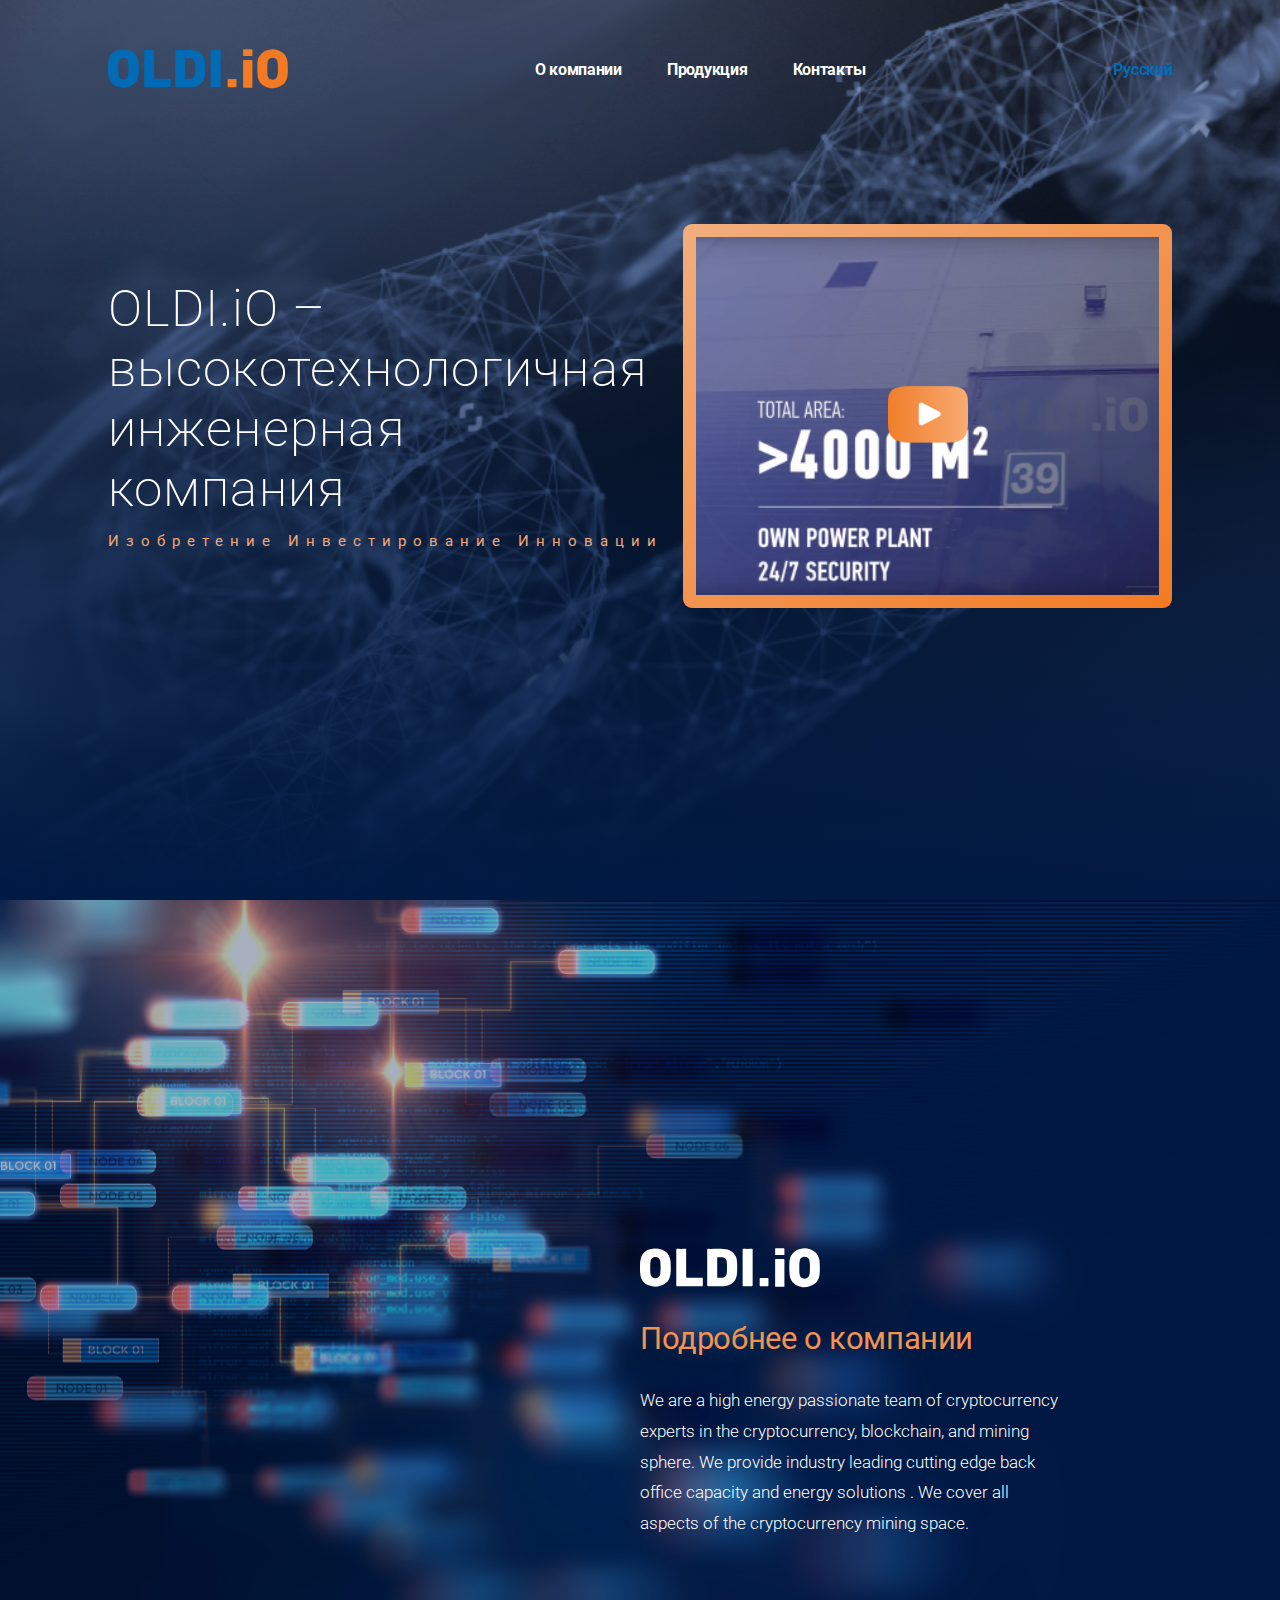
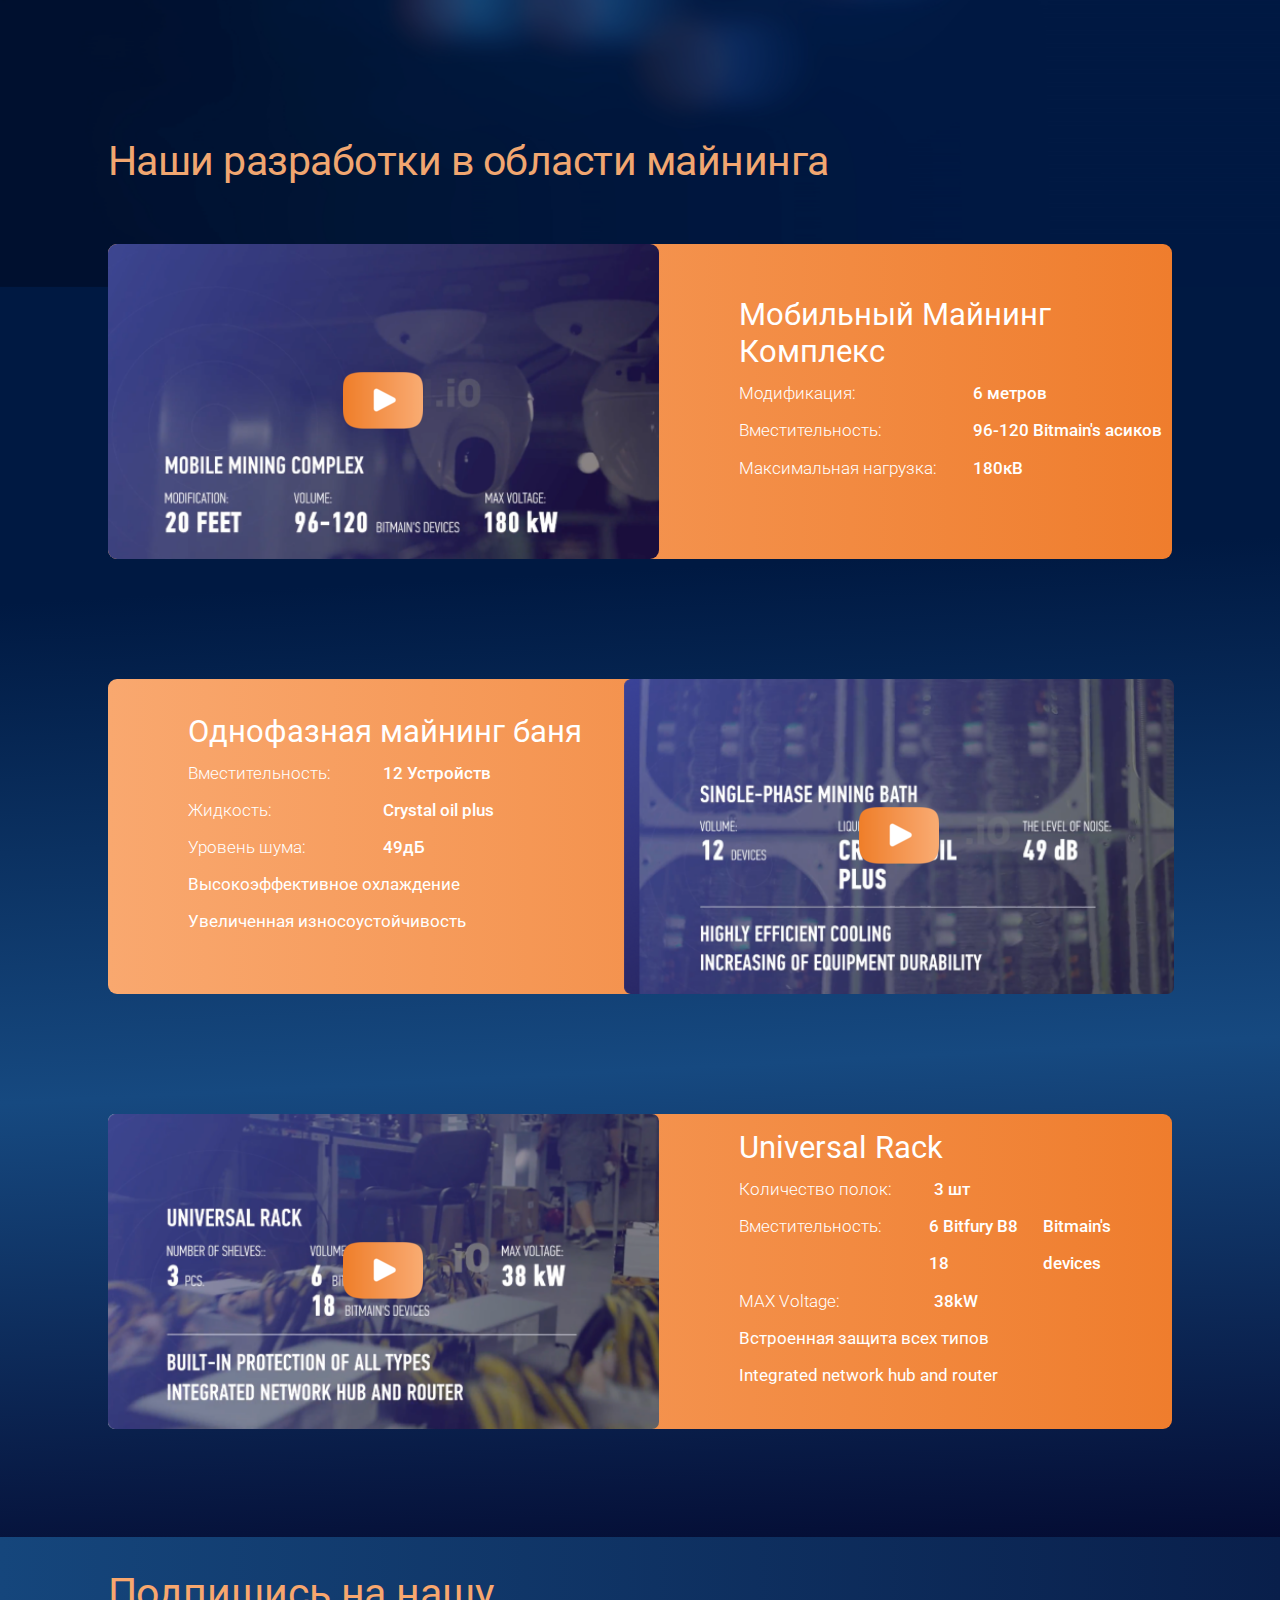
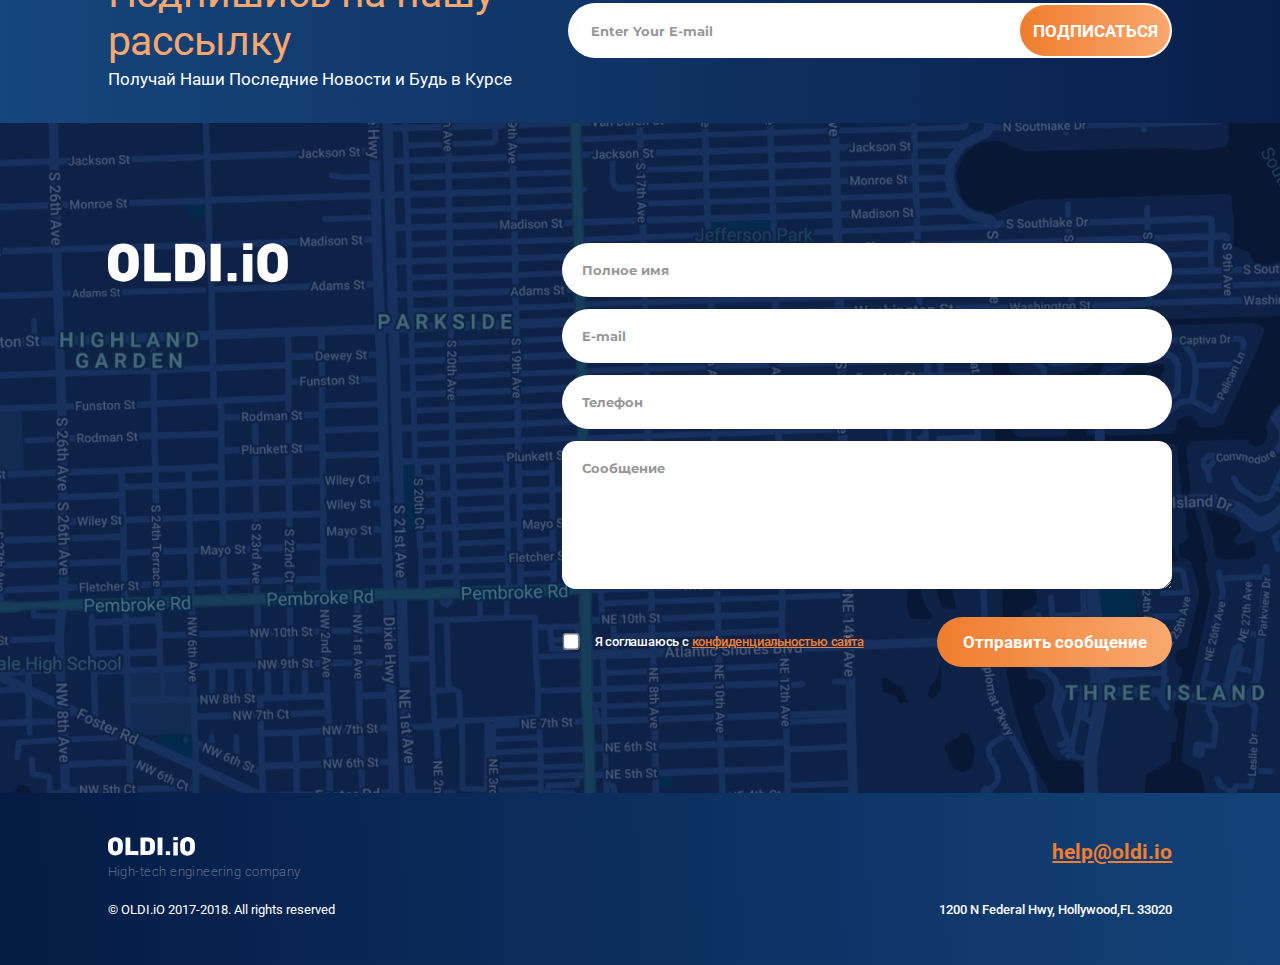
==== commit 604e566f: "fix" ====
--- a/lang/ru/index.html
+++ b/lang/ru/index.html
@@ -121,7 +121,7 @@
             </div>
         </div>
         <div class="productBlock__spec second">
-          <h3>Single-Phase Mining Bath</h3>
+          <h3>Однофазная майнинг баня</h3>
           <div class="block">
             <div class="content">
               <p class="title">Вместительность:</p><p class="value">12 Устройств</p>
@@ -130,11 +130,11 @@
               <p class="title">Жидкость:</p><p class="value">Crystal oil plus</p>
             </div>
             <div class="content">
-              <p class="title">Уровень шума:</p><p class="value">49db</p>
+              <p class="title">Уровень шума:</p><p class="value">49дБ</p>
             </div>
             <div class="text">
               <p>Высокоэффективное охлаждение</p>
-              <p>Increasing of equipment durability</p>
+              <p>Увеличенная износоустойчивость</p>
             </div>
           </div>
         </div>
@@ -170,8 +170,8 @@
   <section class="subscribe">
     <div class="subscribe__container">
       <div class="sub-text">
-        <h3>Subscribe to our newsletter</h3>
-        <p>Get Our Latest News and Stay Informed</p>
+        <h3>Подпишись на нашу рассылку</h3>
+        <p>Получай Наши Последние Новости и Будь в Курсе</p>
       </div>
       <div class="sub-mail">
         <div class="input-modern">
@@ -180,7 +180,7 @@
           </div>
           <form class="sub_form">
             <input class="mail_sub"  id="mail_sub" type="email" name="q" placeholder="Enter Your E-mail"  />
-            <button class="sendbtn" type="submit">SUBSCRIBE</button>
+            <button class="sendbtn" type="submit">ПОДПИСАТЬСЯ</button>
           </form>
         </div>
       </div>
@@ -198,7 +198,7 @@
               <form action="" method="post" id="form_oldi">
                 <div class="wrapp-input">
                   <div>
-                    <input class="base-input name" id="cc_name" type="text" name="name" placeholder="Full name" data-error-empty="Please Enter Your Last Name" data-error-format="Error format" />
+                    <input class="base-input name" id="cc_name" type="text" name="name" placeholder="Полное имя" data-error-empty="Please Enter Your Last Name" data-error-format="Error format" />
                   </div>
                 </div>
                 <div class="wrapp-input">
@@ -208,20 +208,20 @@
                 </div>
                 <div class="wrapp-input">
                   <div>
-                    <input class="base-input" id="cc_phone" type="tel" name="phone" placeholder="Phone" data-error-empty="Please Enter Your Phone" data-error-format="Error format"/>
-                  </div>
-                </div>
-                <textarea class="base-textarea" id="cc_text" placeholder="Message" name="message"></textarea>
+                    <input class="base-input" id="cc_phone" type="tel" name="phone" placeholder="Телефон" data-error-empty="Please Enter Your Phone" data-error-format="Error format"/>
+                  </div>
+                </div>
+                <textarea class="base-textarea" id="cc_text" placeholder="Сообщение" name="message"></textarea>
                 <div class="footer-form ds">
                   <div class="check">
                     <label class="label-box chBox-v2">
                       <input type="checkbox" id="cc_agreement"/>
                       <div class="box"></div>
-                      <span class="morka">I agree with website’s <a href="/" target="_blank">confidential policy</a></span>
+                      <span class="morka">Я соглашаюсь с <a href="/" target="_blank">конфиденциальностью сайта</a></span>
                     </label>
                   </div>
                   <div class="send">
-                    <input class="sendbtn" type="submit" id="form_btn" value="Send Your Message">
+                    <input class="sendbtn" type="submit" id="form_btn" value="Отправить сообщение">
                   </div>
                 </div>
               </form>
--- a/css/main.css
+++ b/css/main.css
@@ -1,3 +1,3 @@
-@import url("https://fonts.googleapis.com/css?family=Montserrat:100,100i,200,200i,300,300i,400,400i,500,500i,600,600i,700,700i,800,800i,900,900i");@import url("https://fonts.googleapis.com/css?family=Roboto:100,100i,300,300i,400,400i,500,500i,700,700i,900,900i");*{margin:0;padding:0;-webkit-box-sizing:border-box;box-sizing:border-box}*:after,*:before{-webkit-box-sizing:border-box;box-sizing:border-box}h1,h2,h3,h4,h5,h6,p,ul,li,a,img,input,button,textarea{margin:0;padding:0;overline:none}table{border-collapse:collapse;border-spacing:0}img{border:0}button,input,textarea{cursor:pointer}button:focus,button:active,input:focus,input:active,textarea:focus,textarea:active{outline:none}a{text-decoration:none;cursor:pointer}a:hover{text-decoration:none}li{list-style:none}.video_wrapper{width:100%;height:100%;margin:0 auto;position:relative}.video_wrapper_full{padding-top:315px}.videoIframe{position:absolute;top:0;bottom:0;right:0;left:0;width:100.3%;height:100%;background-color:transparent}.wrapper_top_video .videoPoster,.first_product .videoPoster,.second_product .videoPoster,.third_product .videoPoster{position:absolute;z-index:50;top:0px;left:0px;width:100%;height:100%;background-image:url(../img/yt/main_yt.png);background-size:cover;border:none;overflow:hidden;opacity:1;-webkit-transition:opacity 800ms, height 0s;transition:opacity 800ms, height 0s;-webkit-transition-delay:0s, 0s;transition-delay:0s, 0s;display:-moz-flex;display:-ms-flex;display:-o-flex;display:-webkit-box;display:-ms-flexbox;display:flex;-webkit-box-pack:center;-ms-flex-pack:center;justify-content:center;-ms-align-items:center;-webkit-box-align:center;-ms-flex-align:center;align-items:center}.first_product .video_wrapper{border-radius:9px}.first_product .videoPoster{background-image:url(../img/yt/first_product.png);border-radius:9px}@media screen and (min-width: 1550px){.first_product .videoPoster{background-position-y:-10px}}@media screen and (min-width: 1630px){.first_product .videoPoster{background-position-y:-20px}}@media screen and (min-width: 1800px){.first_product .videoPoster{background-position-y:-70px}}@media screen and (max-width: 380px){.first_product .videoPoster{background-position-x:-40px}}.second_product .video_wrapper{border-radius:9px;right:0}@media screen and (min-width: 415px){.second_product .video_wrapper{right:-2px}}@media screen and (max-width: 415px){.second_product .video_wrapper{right:1px;width:100.3%}}.second_product .videoPoster{background:url(../img/yt/second_product.png) no-repeat;border-radius:7px;background-size:cover}@media screen and (min-width: 1550px){.second_product .videoPoster{background-position-y:-10px;background-position-x:-2px}}@media screen and (min-width: 1630px){.second_product .videoPoster{background-position-y:-20px}}@media screen and (min-width: 1800px){.second_product .videoPoster{background-position-y:-70px}}@media screen and (max-width: 380px){.second_product .videoPoster{background-position-x:-50px}}.third_product .video_wrapper{border-radius:9px}.third_product .videoPoster{background-image:url(../img/yt/third_product.png);border-radius:7px}@media screen and (min-width: 1550px){.third_product .videoPoster{background-position-y:-10px}}@media screen and (min-width: 1630px){.third_product .videoPoster{background-position-y:-20px}}@media screen and (max-width: 380px){.third_product .videoPoster{background-position-x:-40px}}.videoPoster:after{content:url(../img/yt/play_btn.png);position:absolute}.videoWrapperActive .videoPoster{opacity:0;height:0;-webkit-transition-delay:0s, 800ms;transition-delay:0s, 800ms}body{margin:0}.animated{-webkit-animation-duration:1s;animation-duration:1s;-webkit-animation-fill-mode:both;animation-fill-mode:both}@-webkit-keyframes fadeInUp{from{opacity:0;-webkit-transform:translate3d(0, 100%, 0);transform:translate3d(0, 100%, 0)}to{opacity:1;-webkit-transform:translate3d(0, 0, 0);transform:translate3d(0, 0, 0)}}@keyframes fadeInUp{from{opacity:0;-webkit-transform:translate3d(0, 100%, 0);transform:translate3d(0, 100%, 0)}to{opacity:1;-webkit-transform:translate3d(0, 0, 0);transform:translate3d(0, 0, 0)}}.fadeInUp{-webkit-animation-name:fadeInUp;animation-name:fadeInUp}.header{background:-webkit-gradient(linear, left top, left bottom, from(rgba(50,44,103,0.0001)), to(#011A43)),url(../img/header_bg.svg) no-repeat;background:linear-gradient(rgba(50,44,103,0.0001), #011A43),url(../img/header_bg.svg) no-repeat;background-size:cover;height:100vh;padding-top:49px}.header__container{width:83.20%;margin:0 auto;display:-webkit-box;display:-ms-flexbox;display:flex;-webkit-box-pack:justify;-ms-flex-pack:justify;justify-content:space-between;-webkit-box-orient:vertical;-webkit-box-direction:normal;-ms-flex-direction:column;flex-direction:column}@media screen and (max-width: 1024px){.header__container{width:90%}}@media screen and (max-width: 480px){.header__container{width:89.3%}}@media screen and (max-width: 330px){.header__container{width:95%}}.header__topSection{display:-webkit-box;display:-ms-flexbox;display:flex;-webkit-box-orient:horizontal;-webkit-box-direction:normal;-ms-flex-direction:row;flex-direction:row;-webkit-box-pack:justify;-ms-flex-pack:justify;justify-content:space-between;margin-bottom:20vh}@media screen and (max-width: 1440px){.header__topSection{margin-bottom:15vh}}@media screen and (max-width: 1024px){.header__topSection{margin-bottom:20vh}}@media screen and (max-width: 768px){.header__topSection{-webkit-box-pack:center;-ms-flex-pack:center;justify-content:center}}@media screen and (max-width: 480px){.header__topSection{margin-bottom:44px}}.header__topSection .logo{height:40px;width:180px}.header__topSection nav{display:-webkit-box;display:-ms-flexbox;display:flex;-webkit-box-pack:center;-ms-flex-pack:center;justify-content:center;-webkit-box-orient:vertical;-webkit-box-direction:normal;-ms-flex-direction:column;flex-direction:column;float:left;webkit-transition:left 1s easy-out 0.5s}.header__topSection nav .icon-menu{width:20px;cursor:pointer;z-index:100;position:absolute;right:20px}.header__topSection nav .icon-menu .none{display:none}.header__topSection nav .icon-menu.close{position:absolute;right:0;width:60px;height:60px;display:-webkit-box;display:-ms-flexbox;display:flex;-webkit-box-align:center;-ms-flex-align:center;align-items:center;-webkit-box-pack:center;-ms-flex-pack:center;justify-content:center;z-index:600}.header__topSection nav .icon-menu.close:hover{opacity:0.8}.header__topSection nav .icon-menu.close:before,.header__topSection nav .icon-menu.close:after{position:absolute;content:' ';height:17px;width:2px;background-color:#fff}.header__topSection nav .icon-menu.close:before{-webkit-transform:rotate(45deg);transform:rotate(45deg)}.header__topSection nav .icon-menu.close:after{-webkit-transform:rotate(-45deg);transform:rotate(-45deg)}@media screen and (min-width: 1025px){.header__topSection nav .icon-menu{display:none}}.header__topSection nav .divide{display:block;height:2px;margin:3px 0;background:#fff}.header__topSection nav .main-nav{display:-webkit-box;display:-ms-flexbox;display:flex;-webkit-box-align:center;-ms-flex-align:center;align-items:center}.header__topSection nav .menu{display:-webkit-box;display:-ms-flexbox;display:flex;-webkit-box-orient:horizontal;-webkit-box-direction:normal;-ms-flex-direction:row;flex-direction:row;-webkit-box-align:end;-ms-flex-align:end;align-items:flex-end}@media screen and (max-width: 1025px){.header__topSection nav .menu{display:none}}.header__topSection nav .menu .white-logo{display:none}@media screen and (max-width: 1024px){.header__topSection nav .menu .white-logo{background:#01204c;display:-webkit-box;display:-ms-flexbox;display:flex;width:100%;z-index:1;position:absolute;padding-top:58.5px;-webkit-box-pack:center;-ms-flex-pack:center;justify-content:center;top:-134.5px;height:133px}.header__topSection nav .menu .white-logo img{width:180px;height:40px}}.header__topSection nav .menu__item{margin-right:45px;position:relative}.header__topSection nav .menu__item:nth-child(4){margin-right:248px}.header__topSection nav .menu__item:last-child{margin-right:0}@media screen and (max-width: 768px){.header__topSection nav .menu__item:last-child{-webkit-box-pack:justify;-ms-flex-pack:justify;justify-content:space-between}}.header__topSection nav .menu__item .fa{display:none;margin-right:6%;color:#8891c2}@media screen and (max-width: 768px){.header__topSection nav .menu__item .fa{display:block}}@media screen and (max-width: 1024px){.header__topSection nav .menu__item{border-top:solid 1px grey;padding:20px 0 20px 20px;background:#01204c;width:100%}}.header__topSection nav .menu__link,.header__topSection nav .menu .submenu li{font-family:'Roboto' , sans-serif;font-weight:bold;font-size:16px;line-height:19px;letter-spacing:-0.27px;color:#ffffff;display:-webkit-box;display:-ms-flexbox;display:flex;-webkit-box-orient:horizontal;-webkit-box-direction:normal;-ms-flex-flow:row nowrap;flex-flow:row nowrap;-webkit-box-pack:center;-ms-flex-pack:center;justify-content:center;-webkit-box-align:center;-ms-flex-align:center;align-items:center}@media screen and (max-width: 1024px){.header__topSection nav .menu__link,.header__topSection nav .menu .submenu li{font-weight:300;opacity:1;-webkit-box-pack:start;-ms-flex-pack:start;justify-content:flex-start}}.header__topSection nav .menu.show{display:-webkit-box;display:-ms-flexbox;display:flex;-webkit-box-orient:vertical;-webkit-box-direction:normal;-ms-flex-flow:column;flex-flow:column;-webkit-box-align:start;-ms-flex-align:start;align-items:flex-start;margin-top:175px;position:absolute;left:0;width:100%;z-index:500}.header__topSection .language{display:-webkit-box;display:-ms-flexbox;display:flex;-webkit-box-align:center;-ms-flex-align:center;align-items:center;position:relative}.header__topSection .language .submenu{display:none;position:absolute;right:0px;top:0px;overflow:hidden}@media screen and (max-width: 768px){.header__topSection .language .submenu{padding-top:0}}.header__topSection .language .submenu li{background:#01204c;padding:10px;width:100%;text-align:center}@media screen and (max-width: 768px){.header__topSection .language .submenu li{padding-top:0;width:100%;padding:20px 0 20px 20px;text-align:left}}.header__topSection .language .submenu li a{color:#fff}.header__topSection .language .submenu li a:hover{color:#F1A874}.header__topSection .language #switch_lang{font-family:'Roboto' , sans-serif;font-weight:bold;font-size:16px;line-height:19px;letter-spacing:-0.27px;color:#036BB6}.header__topSection .language #switch_lang:hover{color:#F1A874}.header__topSection .language:hover .submenu{top:15px;display:-webkit-box;display:-ms-flexbox;display:flex;-webkit-box-align:center;-ms-flex-align:center;align-items:center;-webkit-box-pack:center;-ms-flex-pack:center;justify-content:center;width:140px;height:50px}@media screen and (max-width: 768px){.header__topSection .language:hover .submenu{border-top:1px solid grey;height:59px;top:58px;width:100%}}.header__bottomSection .bottomBlock{display:-webkit-box;display:-ms-flexbox;display:flex;-webkit-box-orient:horizontal;-webkit-box-direction:normal;-ms-flex-direction:row;flex-direction:row;-webkit-box-pack:justify;-ms-flex-pack:justify;justify-content:space-between}@media screen and (max-width: 768px){.header__bottomSection .bottomBlock{-webkit-box-orient:vertical;-webkit-box-direction:normal;-ms-flex-direction:column;flex-direction:column;-webkit-box-pack:center;-ms-flex-pack:center;justify-content:center;-webkit-box-align:center;-ms-flex-align:center;align-items:center}}.header__bottomSection .bottomBlock .leftSide{display:-webkit-box;display:-ms-flexbox;display:flex;-webkit-box-orient:vertical;-webkit-box-direction:normal;-ms-flex-direction:column;flex-direction:column;-webkit-box-pack:center;-ms-flex-pack:center;justify-content:center;width:54%}@media screen and (max-width: 768px){.header__bottomSection .bottomBlock .leftSide{-webkit-box-align:center;-ms-flex-align:center;align-items:center;width:100%}}.header__bottomSection .bottomBlock .leftSide__title{font-family:'Roboto', sans-serif;font-size:51px;line-height:60px;letter-spacing:1.24px;color:#fff;margin-bottom:11.5px;font-weight:200 !important;max-width:35vmax}@media screen and (max-width: 768px){.header__bottomSection .bottomBlock .leftSide__title{max-width:60vmax;text-align:center}}@media screen and (max-width: 480px){.header__bottomSection .bottomBlock .leftSide__title{font-size:31px;font-weight:300;letter-spacing:0.8px;text-align:center;line-height:40px}}.header__bottomSection .bottomBlock .leftSide__subtitle{font-family:'Roboto', sans-serif;font-size:15px;line-height:23px;letter-spacing:7px;color:#F1A874}@media screen and (max-width: 768px){.header__bottomSection .bottomBlock .leftSide__subtitle{text-align:center;margin-bottom:40px}}@media screen and (max-width: 480px){.header__bottomSection .bottomBlock .leftSide__subtitle{font-size:11px;line-height:2.09;letter-spacing:5.5px;text-align:center;margin-bottom:15px}}@media screen and (max-width: 330px){.header__bottomSection .bottomBlock .leftSide__subtitle{letter-spacing:4.5px}}.header__bottomSection .bottomBlock .rightSide{width:46%;height:25em}@media screen and (max-width: 1330px){.header__bottomSection .bottomBlock .rightSide{height:24em}}@media screen and (max-width: 1200px){.header__bottomSection .bottomBlock .rightSide{height:305px}}@media screen and (max-width: 768px){.header__bottomSection .bottomBlock .rightSide{width:500px}}@media screen and (max-width: 480px){.header__bottomSection .bottomBlock .rightSide{width:360px}}@media screen and (max-width: 375px){.header__bottomSection .bottomBlock .rightSide{width:300px}}.header__bottomSection .bottomBlock .rightSide .wrapper_top_video{background:-webkit-gradient(linear, right bottom, left top, from(#f37a22), to(#f1ae7e));background:linear-gradient(to top left, #f37a22, #f1ae7e);padding:13px;border-radius:9px;height:100%}.about{background:url(../img/about_bg.png) no-repeat;background-color:#011A43;background-size:cover;height:987px;display:-webkit-box;display:-ms-flexbox;display:flex;-webkit-box-pack:end;-ms-flex-pack:end;justify-content:flex-end;-webkit-box-align:center;-ms-flex-align:center;align-items:center}@media screen and (max-width: 768px){.about{-webkit-box-pack:center;-ms-flex-pack:center;justify-content:center;-webkit-box-align:start;-ms-flex-align:start;align-items:flex-start;padding-top:250px}}@media screen and (max-width: 480px){.about{padding-top:130px;background-position-y:-240px}}.about .content_block{width:50%}@media screen and (max-width: 768px){.about .content_block{display:-webkit-box;display:-ms-flexbox;display:flex;-webkit-box-align:center;-ms-flex-align:center;align-items:center;-webkit-box-pack:center;-ms-flex-pack:center;justify-content:center;-webkit-box-orient:vertical;-webkit-box-direction:normal;-ms-flex-direction:column;flex-direction:column;width:100%}}.about__logo{margin-bottom:28px}.about__title h2{font-family:'Roboto' , sans-serif;font-size:31px;font-weight:normal;font-style:normal;font-stretch:normal;line-height:normal;letter-spacing:-0.4px;color:#f29450;margin-bottom:28px}@media screen and (max-width: 768px){.about__title h2{font-size:21px}}.about__text p{font-family:'Roboto' , sans-serif;font-size:17px;font-weight:300;font-style:normal;font-stretch:normal;line-height:1.82;letter-spacing:normal;color:#fff;max-width:32.98vmax}@media screen and (max-width: 768px){.about__text p{font-size:26px;max-width:60vmax;text-align:center}}@media screen and (max-width: 480px){.about__text p{font-size:17px;line-height:1.82;text-align:center;padding:0 20px 0 20px}}.products{background-image:linear-gradient(177deg, #001942 24%, #164980 62%, #040c33);background-repeat:no-repeat;background-size:cover;height:1250px;position:relative}@media screen and (max-width: 480px){.products{height:1680px}}@media screen and (max-width: 440px){.products{height:1550px}}@media screen and (max-width: 320px){.products{height:1750px}}.products__container{width:83.20%;margin:0 auto;display:-webkit-box;display:-ms-flexbox;display:flex;-webkit-box-pack:justify;-ms-flex-pack:justify;justify-content:space-between;-webkit-box-orient:vertical;-webkit-box-direction:normal;-ms-flex-direction:column;flex-direction:column;position:absolute;top:-150px;left:0;right:0}@media screen and (max-width: 768px){.products__container{top:-220px}}@media screen and (max-width: 480px){.products__container{top:-450px;width:89.3%}}.products .title h2{font-family:'Roboto', sans-serif;font-size:41px;font-weight:normal;font-style:normal;font-stretch:normal;line-height:normal;letter-spacing:-0.5px;color:#f1a670;margin-bottom:59px}@media screen and (max-width: 768px){.products .title h2{text-align:center}}@media screen and (max-width: 480px){.products .title h2{font-size:31px;letter-spacing:-0.4px;text-align:center;padding:0px 30px 0 30px;margin-bottom:25px}}@media screen and (max-width: 380px){.products .title h2{padding:0px 20px 0 20px}}@media screen and (max-width: 380px){.products .title h2{padding:0px 5px 0 5px}}.products .productBlock{display:-webkit-box;display:-ms-flexbox;display:flex;-webkit-box-orient:horizontal;-webkit-box-direction:normal;-ms-flex-direction:row;flex-direction:row;margin-bottom:120px;background:-webkit-gradient(linear, right top, left top, from(#ef7d2d), to(#f9a86f));background:linear-gradient(to left, #ef7d2d, #f9a86f);border-radius:9px}@media screen and (max-width: 600px){.products .productBlock{-webkit-box-orient:vertical;-webkit-box-direction:normal;-ms-flex-direction:column;flex-direction:column;-webkit-box-pack:center;-ms-flex-pack:center;justify-content:center;-webkit-box-align:center;-ms-flex-align:center;align-items:center}}@media screen and (max-width: 480px){.products .productBlock{margin-bottom:55px}}.products .productBlock.rev{-webkit-box-orient:horizontal;-webkit-box-direction:reverse;-ms-flex-direction:row-reverse;flex-direction:row-reverse}@media screen and (max-width: 480px){.products .productBlock.rev{-webkit-box-orient:vertical;-webkit-box-direction:normal;-ms-flex-direction:column;flex-direction:column}}.products .productBlock__video{width:45vw}.products .productBlock__video iframe{height:100%}@media screen and (min-width: 1440px){.products .productBlock__video{width:45vw}}@media screen and (min-width: 1600px){.products .productBlock__video{width:45vw}}@media screen and (min-width: 1700px){.products .productBlock__video{width:45vw}}@media screen and (max-width: 600px){.products .productBlock__video{width:100.36%}}@media screen and (max-width: 480px){.products .productBlock__video{width:100.3%;margin-bottom:15px}}.products .productBlock__video .yt{border-radius:20px}.products .productBlock__spec{display:-webkit-box;display:-ms-flexbox;display:flex;-webkit-box-orient:vertical;-webkit-box-direction:normal;-ms-flex-direction:column;flex-direction:column;-webkit-box-pack:center;-ms-flex-pack:center;justify-content:center;padding-left:80px;font-family:'Roboto', sans-serif;font-size:17px;font-weight:normal;font-style:normal;font-stretch:normal;line-height:2.18;letter-spacing:normal;color:#fff;width:50%}.products .productBlock__spec.first .block .content .title{width:54%}.products .productBlock__spec.first .block .content .title.s{width:72%}@media screen and (max-width: 420px){.products .productBlock__spec.first .block .content .title{width:57%}}@media screen and (max-width: 375px){.products .productBlock__spec.first .block .content .title{width:54%}}@media screen and (max-width: 330px){.products .productBlock__spec.first .block .content .title{width:50%}}@media screen and (max-width: 768px){.products .productBlock__spec.second .block .content .title{width:50%}}@media screen and (max-width: 480px){.products .productBlock__spec.second .block .content .title{width:60%}}@media screen and (max-width: 768px){.products .productBlock__spec.third .block .content .title{width:50%}}@media screen and (max-width: 480px){.products .productBlock__spec.third .block .content .title{width:51%}}@media screen and (max-width: 330px){.products .productBlock__spec.third .block .content .title{width:60%}}.products .productBlock__spec .block{width:100%;margin:0 0 20px 0}.products .productBlock__spec .block .content{display:-webkit-box;display:-ms-flexbox;display:flex;-webkit-box-orient:horizontal;-webkit-box-direction:normal;-ms-flex-direction:row;flex-direction:row;-webkit-box-pack:start;-ms-flex-pack:start;justify-content:flex-start}.products .productBlock__spec .block .content .str{display:-webkit-box;display:-ms-flexbox;display:flex;-webkit-box-orient:horizontal;-webkit-box-direction:normal;-ms-flex-direction:row;flex-direction:row}.products .productBlock__spec .block .content .str .value{margin-right:3px}@media screen and (max-width: 768px){.products .productBlock__spec .block .content .str{-webkit-box-orient:vertical;-webkit-box-direction:normal;-ms-flex-direction:column;flex-direction:column}}@media screen and (max-width: 480px){.products .productBlock__spec .block .content{-webkit-box-orient:horizontal;-webkit-box-direction:normal;-ms-flex-flow:row;flex-flow:row}}@media screen and (max-width: 480px){.products .productBlock__spec .block .content .first .title{width:55%}}@media screen and (max-width: 480px){.products .productBlock__spec .block .content .first{display:-webkit-box;display:-ms-flexbox;display:flex;-webkit-box-orient:horizontal;-webkit-box-direction:normal;-ms-flex-direction:row;flex-direction:row;-webkit-box-pack:justify;-ms-flex-pack:justify;justify-content:space-between;width:94%}}@media screen and (max-width: 480px){.products .productBlock__spec .block .content .second{display:-webkit-box;display:-ms-flexbox;display:flex;-webkit-box-pack:justify;-ms-flex-pack:justify;justify-content:space-between;width:100%}}.products .productBlock__spec .block .content .title{width:45%;font-weight:300}@media screen and (max-width: 480px){.products .productBlock__spec .block .content .title.empty{width:53%}}.products .productBlock__spec .block .content .value{font-weight:500;line-height:2.18}.products .productBlock__spec .block .text{display:-webkit-box;display:-ms-flexbox;display:flex;-webkit-box-orient:vertical;-webkit-box-direction:normal;-ms-flex-direction:column;flex-direction:column}@media screen and (max-width: 1024px){.products .productBlock__spec{padding-left:20px}}@media screen and (max-width: 768px){.products .productBlock__spec{padding-left:15px;width:60%}}@media screen and (max-width: 600px){.products .productBlock__spec{width:100%}}@media screen and (max-width: 480px){.products .productBlock__spec{width:100%;padding-left:0;padding:0 10px 0 15px}}.products .productBlock__spec h3{font-size:31px;line-height:normal;line-height:37px;font-weight:400;margin-bottom:5px}@media screen and (max-width: 480px){.products .productBlock__spec h3{font-size:25px;line-height:37px;font-weight:300}}.subscribe{background:-webkit-gradient(linear, left top, right top, from(#15467c), to(#091f4b));background:linear-gradient(to right, #15467c, #091f4b);height:186px;display:-webkit-box;display:-ms-flexbox;display:flex;-webkit-box-align:center;-ms-flex-align:center;align-items:center}@media screen and (max-width: 768px){.subscribe{height:260px}}.subscribe__container{width:83.20%;margin:0 auto;display:-webkit-box;display:-ms-flexbox;display:flex;-webkit-box-pack:justify;-ms-flex-pack:justify;justify-content:space-between;-webkit-box-orient:horizontal;-webkit-box-direction:normal;-ms-flex-direction:row;flex-direction:row;-webkit-box-align:center;-ms-flex-align:center;align-items:center}@media screen and (max-width: 768px){.subscribe__container{-webkit-box-orient:vertical;-webkit-box-direction:normal;-ms-flex-direction:column;flex-direction:column}}@media screen and (max-width: 480px){.subscribe__container{width:89.3%}}.subscribe__container .this-tooltip{display:none}.subscribe__container .sub-text h3{font-family:'Roboto', sans-serif;font-size:41px;font-weight:normal;font-style:normal;font-stretch:normal;line-height:normal;letter-spacing:-0.1px;color:#f8a76e;margin-bottom:3px}@media screen and (max-width: 480px){.subscribe__container .sub-text h3{font-size:31px;text-align:center}}.subscribe__container .sub-text p{font-family:'Roboto', sans-serif;font-size:17px;font-weight:normal;font-style:normal;font-stretch:normal;line-height:1.35;color:#fff}@media screen and (max-width: 768px){.subscribe__container .sub-text p{text-align:center;margin-bottom:20px}}.subscribe__container .sub-mail{height:54px}@media screen and (max-width: 480px){.subscribe__container .sub-mail{width:100%}}.subscribe__container .done-send{display:none}.subscribe__container .sub_form{position:relative}.subscribe__container .sub_form .mail_sub{width:604px;height:55px;border-radius:100px;padding-left:23px;border:none;line-height:1.77;font-family:'Montserrat',sans-serif;font-size:13px;font-weight:bold;font-style:normal;font-stretch:normal;line-height:1.77;letter-spacing:normal;color:#969696}@media screen and (max-width: 1024px){.subscribe__container .sub_form .mail_sub{width:500px}}@media screen and (max-width: 480px){.subscribe__container .sub_form .mail_sub{width:100%}}.subscribe__container .sub_form .mail_sub::-webkit-input-placeholder{font-family:'Montserrat',sans-serif;font-size:13px;font-weight:bold;font-style:normal;font-stretch:normal;line-height:1.77;letter-spacing:normal;color:#969696}.subscribe__container .sub_form .mail_sub::-moz-placeholder{font-family:'Montserrat',sans-serif;font-size:13px;font-weight:bold;font-style:normal;font-stretch:normal;line-height:54px;letter-spacing:normal;color:#969696}.subscribe__container .sub_form .mail_sub:-moz-placeholder{font-family:'Montserrat',sans-serif;font-size:13px;font-weight:bold;font-style:normal;font-stretch:normal;line-height:1.77;letter-spacing:normal;color:#969696}.subscribe__container .sub_form .mail_sub:-ms-input-placeholder{font-family:'Montserrat',sans-serif;font-size:13px;font-weight:bold;font-style:normal;font-stretch:normal;line-height:54px;letter-spacing:normal;color:#969696}.subscribe__container .sendbtn{position:absolute;border:none;border-radius:100px;background:-webkit-gradient(linear, left top, right top, from(#ef7d2d), to(#f9a86f));background:linear-gradient(to right, #ef7d2d, #f9a86f);right:2px;top:2px;width:150px;height:51px;color:#fff;font-family:'Roboto', sans-serif;font-size:17px;font-weight:bold}@media screen and (max-width: 330px){.subscribe__container .sendbtn{width:130px}}.contacts{background:url(../img/contacts_bg.png);background-size:cover;background-color:#011a43;height:670px}.contacts__container{width:83.20%;margin:0 auto;display:-webkit-box;display:-ms-flexbox;display:flex;-webkit-box-pack:justify;-ms-flex-pack:justify;justify-content:space-between;-webkit-box-orient:horizontal;-webkit-box-direction:normal;-ms-flex-direction:row;flex-direction:row;padding-top:120px}@media screen and (max-width: 768px){.contacts__container{-webkit-box-orient:vertical;-webkit-box-direction:normal;-ms-flex-direction:column;flex-direction:column;-webkit-box-align:center;-ms-flex-align:center;align-items:center;padding-top:55px}}@media screen and (max-width: 480px){.contacts__container{width:89.3%}}.contacts__container .leftSide{width:50%}@media screen and (max-width: 768px){.contacts__container .leftSide{display:-webkit-box;display:-ms-flexbox;display:flex;-webkit-box-pack:center;-ms-flex-pack:center;justify-content:center;width:100%;margin-bottom:40px}}@media screen and (max-width: 480px){.contacts__container .rightSide{width:100%}}.contacts__container .rightSide .base-input{width:610px;height:54px;border-radius:27px;padding-left:20px;border:none;color:#969696;margin-bottom:12px;line-height:1.77;font-family:'Montserrat',sans-serif;font-size:13px;font-weight:bold;font-style:normal;font-stretch:normal}@media screen and (max-width: 1024px){.contacts__container .rightSide .base-input{width:100%}}@media screen and (max-width: 480px){.contacts__container .rightSide .base-input{width:100%}}.contacts__container .rightSide .base-input::-webkit-input-placeholder{font-family:'Montserrat',sans-serif;font-size:13px;font-weight:bold;font-style:normal;font-stretch:normal;line-height:1.77;letter-spacing:normal;color:#969696}.contacts__container .rightSide .base-input::-moz-placeholder{font-family:'Montserrat',sans-serif;font-size:13px;font-weight:bold;font-style:normal;font-stretch:normal;line-height:54px;letter-spacing:normal;color:#969696}.contacts__container .rightSide .base-input:-moz-placeholder{font-family:'Montserrat',sans-serif;font-size:13px;font-weight:bold;font-style:normal;font-stretch:normal;line-height:54px;letter-spacing:normal;color:#969696}.contacts__container .rightSide .base-input:-ms-input-placeholder{font-family:'Montserrat',sans-serif;font-size:13px;font-weight:bold;font-style:normal;font-stretch:normal;line-height:1.77;letter-spacing:normal;color:#969696}.contacts__container .rightSide .base-textarea{width:610px;height:148px;border-radius:14px;padding:16px 0 0 20px;margin-bottom:24px;font-family:'Montserrat',sans-serif;font-size:13px;font-weight:bold;font-style:normal;font-stretch:normal;line-height:1.77;letter-spacing:normal;color:#969696;border:none}@media screen and (max-width: 1024px){.contacts__container .rightSide .base-textarea{width:100%}}@media screen and (max-width: 480px){.contacts__container .rightSide .base-textarea{width:100%}}.contacts__container .rightSide .base-textarea::-webkit-input-placeholder{font-family:'Montserrat',sans-serif;font-size:13px;font-weight:bold;font-style:normal;font-stretch:normal;line-height:1.77;letter-spacing:normal;color:#969696}.contacts__container .rightSide .base-textarea::-moz-placeholder{font-family:'Montserrat',sans-serif;font-size:13px;font-weight:bold;font-style:normal;font-stretch:normal;line-height:1.77;letter-spacing:normal;color:#969696}.contacts__container .rightSide .footer-form{display:-webkit-box;display:-ms-flexbox;display:flex;-webkit-box-orient:horizontal;-webkit-box-direction:normal;-ms-flex-direction:row;flex-direction:row;-webkit-box-pack:justify;-ms-flex-pack:justify;justify-content:space-between;-webkit-box-align:center;-ms-flex-align:center;align-items:center}@media screen and (max-width: 480px){.contacts__container .rightSide .footer-form{-webkit-box-orient:vertical;-webkit-box-direction:normal;-ms-flex-direction:column;flex-direction:column}}@media screen and (max-width: 375px){.contacts__container .rightSide .footer-form .send{width:100%}}.contacts__container .rightSide .label-box{display:-webkit-box;display:-ms-flexbox;display:flex;-webkit-box-orient:horizontal;-webkit-box-direction:normal;-ms-flex-direction:row;flex-direction:row;-webkit-box-pack:justify;-ms-flex-pack:justify;justify-content:space-between;-webkit-box-align:center;-ms-flex-align:center;align-items:center}@media screen and (max-width: 480px){.contacts__container .rightSide .label-box{margin-bottom:30px}}.contacts__container .rightSide .label-box a{color:#f07f2f;text-decoration:underline}.contacts__container .rightSide .morka{font-family:'Roboto', sans-serif;font-size:13px;font-weight:500;font-style:normal;font-stretch:normal;line-height:1.46;letter-spacing:-0.2px;color:#fff}.contacts__container .rightSide #cc_agreement{margin-right:10px;zoom:1.4}.contacts__container .rightSide .sendbtn{border:none;border-radius:100px;background:-webkit-gradient(linear, left top, right top, from(#ef7d2d), to(#f9a86f));background:linear-gradient(to right, #ef7d2d, #f9a86f);width:235px;height:50px;color:#fff;font-family:'Roboto', sans-serif;font-size:17px;font-weight:bold}@media screen and (max-width: 375px){.contacts__container .rightSide .sendbtn{text-transform:uppercase;width:100%}}.footer{background:linear-gradient(88deg, #051b45, #134278);height:172px;display:-webkit-box;display:-ms-flexbox;display:flex;-webkit-box-align:center;-ms-flex-align:center;align-items:center}@media screen and (max-width: 480px){.footer{height:288px}}.footer__container{width:83.20%;margin:0 auto;display:-webkit-box;display:-ms-flexbox;display:flex;-webkit-box-pack:justify;-ms-flex-pack:justify;justify-content:space-between;-webkit-box-orient:vertical;-webkit-box-direction:normal;-ms-flex-direction:column;flex-direction:column}@media screen and (max-width: 480px){.footer__container{width:89.3%}}.footer__container .footerBlock{display:-webkit-box;display:-ms-flexbox;display:flex;-webkit-box-orient:horizontal;-webkit-box-direction:normal;-ms-flex-direction:row;flex-direction:row;-webkit-box-pack:justify;-ms-flex-pack:justify;justify-content:space-between;-webkit-box-align:center;-ms-flex-align:center;align-items:center}@media screen and (max-width: 480px){.footer__container .footerBlock{-webkit-box-orient:vertical;-webkit-box-direction:normal;-ms-flex-direction:column;flex-direction:column;position:relative}}.footer__container .footerBlock .copyrights img{height:19.5px}@media screen and (max-width: 480px){.footer__container .footerBlock .copyrights{display:-webkit-box;display:-ms-flexbox;display:flex;-webkit-box-align:center;-ms-flex-align:center;align-items:center;-webkit-box-pack:center;-ms-flex-pack:center;justify-content:center;-webkit-box-orient:vertical;-webkit-box-direction:normal;-ms-flex-direction:column;flex-direction:column;margin-top:60px}}@media screen and (max-width: 375px){.footer__container .footerBlock .copyrights{margin-top:30px}}@media screen and (max-width: 420px){.footer__container .footerBlock .copyrights img{margin-bottom:7px}}@media screen and (max-width: 375px){.footer__container .footerBlock .copyrights img{width:110px}}.footer__container .footerBlock .copyrights p{font-family:'Roboto', sans-serif;font-size:13px;line-height:23px;letter-spacing:.46px;font-weight:200;color:#fff;opacity:0.45;margin-bottom:15px}@media screen and (max-width: 480px){.footer__container .footerBlock .copyrights p{margin-bottom:115px}}.footer__container .footerBlock .copyrights .rights{font-family:'Roboto', sans-serif;font-size:13px;line-height:1.77;color:#fff;font-weight:400;letter-spacing:normal}@media screen and (max-width: 480px){.footer__container .footerBlock .copyrights .rights{font-weight:300;line-height:1.77}}.footer__container .footerBlock .social{display:none}@media screen and (max-width: 480px){.footer__container .footerBlock .social{display:none}}.footer__container .footerBlock .social .ico{margin-right:12px}.footer__container .footerBlock .helpAndadress{display:-webkit-box;display:-ms-flexbox;display:flex;-webkit-box-orient:vertical;-webkit-box-direction:normal;-ms-flex-direction:column;flex-direction:column;-webkit-box-align:end;-ms-flex-align:end;align-items:flex-end}@media screen and (max-width: 480px){.footer__container .footerBlock .helpAndadress{position:absolute;-webkit-box-align:center;-ms-flex-align:center;align-items:center;top:110px}}.footer__container .footerBlock .helpAndadress .email{font-family:'Roboto',sans-serif;font-weight:bold;font-size:21px;line-height:45px;color:#F07F2F;margin-bottom:25px;text-decoration:underline}@media screen and (max-width: 480px){.footer__container .footerBlock .helpAndadress .email{font-size:17px;line-height:2.65;letter-spacing:0.6px;margin-bottom:5px}}@media screen and (max-width: 375px){.footer__container .footerBlock .helpAndadress .email{margin-bottom:0;font-size:17px;line-height:2.65;letter-spacing:0.6px}}.footer__container .footerBlock .helpAndadress .adress{font-family:'Roboto',sans-serif;font-weight:500;font-size:13px;line-height:19px;color:#fff;margin-bottom:10px}.collapsed{opacity:0;visibility:hidden;pointer-events:none;-webkit-transition:all .2s ease-in-out;transition:all .2s ease-in-out}.form-valid{-webkit-box-shadow:0 4px 8px #708EFF;box-shadow:0 4px 8px #708EFF}.form-invalid{-webkit-box-shadow:0 4px 8px #F67B7B;box-shadow:0 4px 8px #F67B7B}
+@import url("https://fonts.googleapis.com/css?family=Montserrat:100,100i,200,200i,300,300i,400,400i,500,500i,600,600i,700,700i,800,800i,900,900i");@import url("https://fonts.googleapis.com/css?family=Roboto:100,100i,300,300i,400,400i,500,500i,700,700i,900,900i");*{margin:0;padding:0;-webkit-box-sizing:border-box;box-sizing:border-box}*:after,*:before{-webkit-box-sizing:border-box;box-sizing:border-box}h1,h2,h3,h4,h5,h6,p,ul,li,a,img,input,button,textarea{margin:0;padding:0;overline:none}table{border-collapse:collapse;border-spacing:0}img{border:0}button,input,textarea{cursor:pointer}button:focus,button:active,input:focus,input:active,textarea:focus,textarea:active{outline:none}a{text-decoration:none;cursor:pointer}a:hover{text-decoration:none}li{list-style:none}.video_wrapper{width:100%;height:100%;margin:0 auto;position:relative}.video_wrapper_full{padding-top:315px}.videoIframe{position:absolute;top:0;bottom:0;right:0;left:0;width:100.3%;height:100%;background-color:transparent}.wrapper_top_video .videoPoster,.first_product .videoPoster,.second_product .videoPoster,.third_product .videoPoster{position:absolute;z-index:50;top:0px;left:0px;width:100%;height:100%;background-image:url(../img/yt/main_yt.png);background-size:cover;border:none;overflow:hidden;opacity:1;-webkit-transition:opacity 800ms, height 0s;transition:opacity 800ms, height 0s;-webkit-transition-delay:0s, 0s;transition-delay:0s, 0s;display:-moz-flex;display:-ms-flex;display:-o-flex;display:-webkit-box;display:-ms-flexbox;display:flex;-webkit-box-pack:center;-ms-flex-pack:center;justify-content:center;-ms-align-items:center;-webkit-box-align:center;-ms-flex-align:center;align-items:center}.first_product .video_wrapper{border-radius:9px}.first_product .videoPoster{background-image:url(../img/yt/first_product.png);border-radius:9px}@media screen and (min-width: 1550px){.first_product .videoPoster{background-position-y:-10px}}@media screen and (min-width: 1630px){.first_product .videoPoster{background-position-y:-20px}}@media screen and (min-width: 1800px){.first_product .videoPoster{background-position-y:-70px}}@media screen and (max-width: 380px){.first_product .videoPoster{background-position-x:-40px}}.second_product .video_wrapper{border-radius:9px;right:0}@media screen and (min-width: 415px){.second_product .video_wrapper{right:-2px}}@media screen and (max-width: 415px){.second_product .video_wrapper{right:1px;width:100.3%}}.second_product .videoPoster{background:url(../img/yt/second_product.png) no-repeat;border-radius:7px;background-size:cover}@media screen and (min-width: 1550px){.second_product .videoPoster{background-position-y:-10px;background-position-x:-2px}}@media screen and (min-width: 1630px){.second_product .videoPoster{background-position-y:-20px}}@media screen and (min-width: 1800px){.second_product .videoPoster{background-position-y:-70px}}@media screen and (max-width: 380px){.second_product .videoPoster{background-position-x:-50px}}.third_product .video_wrapper{border-radius:9px}.third_product .videoPoster{background-image:url(../img/yt/third_product.png);border-radius:7px}@media screen and (min-width: 1550px){.third_product .videoPoster{background-position-y:-10px}}@media screen and (min-width: 1630px){.third_product .videoPoster{background-position-y:-20px}}@media screen and (max-width: 380px){.third_product .videoPoster{background-position-x:-40px}}.videoPoster:after{content:url(../img/yt/play_btn.png);position:absolute}.videoWrapperActive .videoPoster{opacity:0;height:0;-webkit-transition-delay:0s, 800ms;transition-delay:0s, 800ms}body{margin:0}.animated{-webkit-animation-duration:1s;animation-duration:1s;-webkit-animation-fill-mode:both;animation-fill-mode:both}@-webkit-keyframes fadeInUp{from{opacity:0;-webkit-transform:translate3d(0, 100%, 0);transform:translate3d(0, 100%, 0)}to{opacity:1;-webkit-transform:translate3d(0, 0, 0);transform:translate3d(0, 0, 0)}}@keyframes fadeInUp{from{opacity:0;-webkit-transform:translate3d(0, 100%, 0);transform:translate3d(0, 100%, 0)}to{opacity:1;-webkit-transform:translate3d(0, 0, 0);transform:translate3d(0, 0, 0)}}.fadeInUp{-webkit-animation-name:fadeInUp;animation-name:fadeInUp}.header{background:-webkit-gradient(linear, left top, left bottom, from(rgba(50,44,103,0.0001)), to(#011A43)),url(../img/header_bg.svg) no-repeat;background:linear-gradient(rgba(50,44,103,0.0001), #011A43),url(../img/header_bg.svg) no-repeat;background-size:cover;height:100vh;padding-top:49px}.header__container{width:83.20%;margin:0 auto;display:-webkit-box;display:-ms-flexbox;display:flex;-webkit-box-pack:justify;-ms-flex-pack:justify;justify-content:space-between;-webkit-box-orient:vertical;-webkit-box-direction:normal;-ms-flex-direction:column;flex-direction:column}@media screen and (max-width: 1024px){.header__container{width:90%}}@media screen and (max-width: 480px){.header__container{width:89.3%}}@media screen and (max-width: 330px){.header__container{width:95%}}.header__topSection{display:-webkit-box;display:-ms-flexbox;display:flex;-webkit-box-orient:horizontal;-webkit-box-direction:normal;-ms-flex-direction:row;flex-direction:row;-webkit-box-pack:justify;-ms-flex-pack:justify;justify-content:space-between;margin-bottom:20vh}@media screen and (max-width: 1440px){.header__topSection{margin-bottom:15vh}}@media screen and (max-width: 1024px){.header__topSection{margin-bottom:20vh}}@media screen and (max-width: 768px){.header__topSection{-webkit-box-pack:center;-ms-flex-pack:center;justify-content:center}}@media screen and (max-width: 480px){.header__topSection{margin-bottom:44px}}.header__topSection .logo{height:40px;width:180px}.header__topSection nav{display:-webkit-box;display:-ms-flexbox;display:flex;-webkit-box-pack:center;-ms-flex-pack:center;justify-content:center;-webkit-box-orient:vertical;-webkit-box-direction:normal;-ms-flex-direction:column;flex-direction:column;float:left;webkit-transition:left 1s easy-out 0.5s}.header__topSection nav .icon-menu{width:20px;cursor:pointer;z-index:100;position:absolute;right:20px}.header__topSection nav .icon-menu .none{display:none}.header__topSection nav .icon-menu.close{position:absolute;right:0;width:60px;height:60px;display:-webkit-box;display:-ms-flexbox;display:flex;-webkit-box-align:center;-ms-flex-align:center;align-items:center;-webkit-box-pack:center;-ms-flex-pack:center;justify-content:center;z-index:600}.header__topSection nav .icon-menu.close:hover{opacity:0.8}.header__topSection nav .icon-menu.close:before,.header__topSection nav .icon-menu.close:after{position:absolute;content:' ';height:17px;width:2px;background-color:#fff}.header__topSection nav .icon-menu.close:before{-webkit-transform:rotate(45deg);transform:rotate(45deg)}.header__topSection nav .icon-menu.close:after{-webkit-transform:rotate(-45deg);transform:rotate(-45deg)}@media screen and (min-width: 1025px){.header__topSection nav .icon-menu{display:none}}.header__topSection nav .divide{display:block;height:2px;margin:3px 0;background:#fff}.header__topSection nav .main-nav{display:-webkit-box;display:-ms-flexbox;display:flex;-webkit-box-align:center;-ms-flex-align:center;align-items:center}.header__topSection nav .menu{display:-webkit-box;display:-ms-flexbox;display:flex;-webkit-box-orient:horizontal;-webkit-box-direction:normal;-ms-flex-direction:row;flex-direction:row;-webkit-box-align:end;-ms-flex-align:end;align-items:flex-end}@media screen and (max-width: 1025px){.header__topSection nav .menu{display:none}}.header__topSection nav .menu .white-logo{display:none}@media screen and (max-width: 1024px){.header__topSection nav .menu .white-logo{background:#01204c;display:-webkit-box;display:-ms-flexbox;display:flex;width:100%;z-index:1;position:absolute;padding-top:58.5px;-webkit-box-pack:center;-ms-flex-pack:center;justify-content:center;top:-134.5px;height:133px}.header__topSection nav .menu .white-logo img{width:180px;height:40px}}.header__topSection nav .menu__item{margin-right:45px;position:relative}.header__topSection nav .menu__item:nth-child(4){margin-right:248px}.header__topSection nav .menu__item:last-child{margin-right:0}@media screen and (max-width: 768px){.header__topSection nav .menu__item:last-child{-webkit-box-pack:justify;-ms-flex-pack:justify;justify-content:space-between}}.header__topSection nav .menu__item .fa{display:none;margin-right:6%;color:#8891c2}@media screen and (max-width: 768px){.header__topSection nav .menu__item .fa{display:block}}@media screen and (max-width: 1024px){.header__topSection nav .menu__item{border-top:solid 1px grey;padding:20px 0 20px 20px;background:#01204c;width:100%}}.header__topSection nav .menu__link,.header__topSection nav .menu .submenu li{font-family:'Roboto' , sans-serif;font-weight:bold;font-size:16px;line-height:19px;letter-spacing:-0.27px;color:#ffffff;display:-webkit-box;display:-ms-flexbox;display:flex;-webkit-box-orient:horizontal;-webkit-box-direction:normal;-ms-flex-flow:row nowrap;flex-flow:row nowrap;-webkit-box-pack:center;-ms-flex-pack:center;justify-content:center;-webkit-box-align:center;-ms-flex-align:center;align-items:center}@media screen and (max-width: 1024px){.header__topSection nav .menu__link,.header__topSection nav .menu .submenu li{font-weight:300;opacity:1;-webkit-box-pack:start;-ms-flex-pack:start;justify-content:flex-start}}.header__topSection nav .menu.show{display:-webkit-box;display:-ms-flexbox;display:flex;-webkit-box-orient:vertical;-webkit-box-direction:normal;-ms-flex-flow:column;flex-flow:column;-webkit-box-align:start;-ms-flex-align:start;align-items:flex-start;margin-top:175px;position:absolute;left:0;width:100%;z-index:500}.header__topSection .language{display:-webkit-box;display:-ms-flexbox;display:flex;-webkit-box-align:center;-ms-flex-align:center;align-items:center;position:relative}.header__topSection .language .submenu{display:none;position:absolute;right:0px;top:0px;overflow:hidden}@media screen and (max-width: 768px){.header__topSection .language .submenu{padding-top:0}}.header__topSection .language .submenu li{background:#01204c;padding:10px;width:100%;text-align:center}@media screen and (max-width: 768px){.header__topSection .language .submenu li{padding-top:0;width:100%;padding:20px 0 20px 20px;text-align:left}}.header__topSection .language .submenu li a{color:#fff}.header__topSection .language .submenu li a:hover{color:#F1A874}.header__topSection .language #switch_lang{font-family:'Roboto' , sans-serif;font-weight:bold;font-size:16px;line-height:19px;letter-spacing:-0.27px;color:#036BB6}.header__topSection .language #switch_lang:hover{color:#F1A874}.header__topSection .language:hover .submenu{top:15px;display:-webkit-box;display:-ms-flexbox;display:flex;-webkit-box-align:center;-ms-flex-align:center;align-items:center;-webkit-box-pack:center;-ms-flex-pack:center;justify-content:center;width:140px;height:50px}@media screen and (max-width: 768px){.header__topSection .language:hover .submenu{border-top:1px solid grey;height:59px;top:58px;width:100%}}.header__bottomSection .bottomBlock{display:-webkit-box;display:-ms-flexbox;display:flex;-webkit-box-orient:horizontal;-webkit-box-direction:normal;-ms-flex-direction:row;flex-direction:row;-webkit-box-pack:justify;-ms-flex-pack:justify;justify-content:space-between}@media screen and (max-width: 768px){.header__bottomSection .bottomBlock{-webkit-box-orient:vertical;-webkit-box-direction:normal;-ms-flex-direction:column;flex-direction:column;-webkit-box-pack:center;-ms-flex-pack:center;justify-content:center;-webkit-box-align:center;-ms-flex-align:center;align-items:center}}.header__bottomSection .bottomBlock .leftSide{display:-webkit-box;display:-ms-flexbox;display:flex;-webkit-box-orient:vertical;-webkit-box-direction:normal;-ms-flex-direction:column;flex-direction:column;-webkit-box-pack:center;-ms-flex-pack:center;justify-content:center;width:54%}@media screen and (max-width: 768px){.header__bottomSection .bottomBlock .leftSide{-webkit-box-align:center;-ms-flex-align:center;align-items:center;width:100%}}.header__bottomSection .bottomBlock .leftSide__title{font-family:'Roboto', sans-serif;font-size:51px;line-height:60px;letter-spacing:1.24px;color:#fff;margin-bottom:11.5px;font-weight:200 !important;max-width:35vmax}@media screen and (max-width: 768px){.header__bottomSection .bottomBlock .leftSide__title{max-width:60vmax;text-align:center}}@media screen and (max-width: 480px){.header__bottomSection .bottomBlock .leftSide__title{font-size:31px;font-weight:300;letter-spacing:0.8px;text-align:center;line-height:40px}}.header__bottomSection .bottomBlock .leftSide__subtitle{font-family:'Roboto', sans-serif;font-size:15px;line-height:23px;letter-spacing:7px;color:#F1A874}@media screen and (max-width: 768px){.header__bottomSection .bottomBlock .leftSide__subtitle{text-align:center;margin-bottom:40px}}@media screen and (max-width: 480px){.header__bottomSection .bottomBlock .leftSide__subtitle{font-size:11px;line-height:2.09;letter-spacing:5.5px;text-align:center;margin-bottom:15px}}@media screen and (max-width: 330px){.header__bottomSection .bottomBlock .leftSide__subtitle{letter-spacing:4.5px}}.header__bottomSection .bottomBlock .rightSide{width:46%;height:25em}@media screen and (max-width: 1330px){.header__bottomSection .bottomBlock .rightSide{height:24em}}@media screen and (max-width: 1200px){.header__bottomSection .bottomBlock .rightSide{height:305px}}@media screen and (max-width: 768px){.header__bottomSection .bottomBlock .rightSide{width:500px}}@media screen and (max-width: 480px){.header__bottomSection .bottomBlock .rightSide{width:360px}}@media screen and (max-width: 375px){.header__bottomSection .bottomBlock .rightSide{width:300px}}.header__bottomSection .bottomBlock .rightSide .wrapper_top_video{background:-webkit-gradient(linear, right bottom, left top, from(#f37a22), to(#f1ae7e));background:linear-gradient(to top left, #f37a22, #f1ae7e);padding:13px;border-radius:9px;height:100%}.about{background:url(../img/about_bg.png) no-repeat;background-color:#011A43;background-size:cover;height:987px;display:-webkit-box;display:-ms-flexbox;display:flex;-webkit-box-pack:end;-ms-flex-pack:end;justify-content:flex-end;-webkit-box-align:center;-ms-flex-align:center;align-items:center}@media screen and (max-width: 768px){.about{-webkit-box-pack:center;-ms-flex-pack:center;justify-content:center;-webkit-box-align:start;-ms-flex-align:start;align-items:flex-start;padding-top:250px}}@media screen and (max-width: 480px){.about{padding-top:130px;background-position-y:-240px}}.about .content_block{width:50%}@media screen and (max-width: 768px){.about .content_block{display:-webkit-box;display:-ms-flexbox;display:flex;-webkit-box-align:center;-ms-flex-align:center;align-items:center;-webkit-box-pack:center;-ms-flex-pack:center;justify-content:center;-webkit-box-orient:vertical;-webkit-box-direction:normal;-ms-flex-direction:column;flex-direction:column;width:100%}}.about__logo{margin-bottom:28px}.about__title h2{font-family:'Roboto' , sans-serif;font-size:31px;font-weight:normal;font-style:normal;font-stretch:normal;line-height:normal;letter-spacing:-0.4px;color:#f29450;margin-bottom:28px}@media screen and (max-width: 768px){.about__title h2{font-size:21px}}.about__text p{font-family:'Roboto' , sans-serif;font-size:17px;font-weight:300;font-style:normal;font-stretch:normal;line-height:1.82;letter-spacing:normal;color:#fff;max-width:32.98vmax}@media screen and (max-width: 768px){.about__text p{font-size:26px;max-width:60vmax;text-align:center}}@media screen and (max-width: 480px){.about__text p{font-size:17px;line-height:1.82;text-align:center;padding:0 20px 0 20px}}.products{background-image:linear-gradient(177deg, #001942 24%, #164980 62%, #040c33);background-repeat:no-repeat;background-size:cover;height:1250px;position:relative}@media screen and (max-width: 480px){.products{height:1680px}}@media screen and (max-width: 440px){.products{height:1550px}}@media screen and (max-width: 320px){.products{height:1750px}}.products__container{width:83.20%;margin:0 auto;display:-webkit-box;display:-ms-flexbox;display:flex;-webkit-box-pack:justify;-ms-flex-pack:justify;justify-content:space-between;-webkit-box-orient:vertical;-webkit-box-direction:normal;-ms-flex-direction:column;flex-direction:column;position:absolute;top:-150px;left:0;right:0}@media screen and (max-width: 768px){.products__container{top:-220px}}@media screen and (max-width: 480px){.products__container{top:-450px;width:89.3%}}.products .title h2{font-family:'Roboto', sans-serif;font-size:41px;font-weight:normal;font-style:normal;font-stretch:normal;line-height:normal;letter-spacing:-0.5px;color:#f1a670;margin-bottom:59px}@media screen and (max-width: 768px){.products .title h2{text-align:center}}@media screen and (max-width: 480px){.products .title h2{font-size:31px;letter-spacing:-0.4px;text-align:center;padding:0px 30px 0 30px;margin-bottom:25px}}@media screen and (max-width: 380px){.products .title h2{padding:0px 20px 0 20px}}@media screen and (max-width: 380px){.products .title h2{padding:0px 5px 0 5px}}.products .productBlock{display:-webkit-box;display:-ms-flexbox;display:flex;-webkit-box-orient:horizontal;-webkit-box-direction:normal;-ms-flex-direction:row;flex-direction:row;margin-bottom:120px;background:-webkit-gradient(linear, right top, left top, from(#ef7d2d), to(#f9a86f));background:linear-gradient(to left, #ef7d2d, #f9a86f);border-radius:9px}@media screen and (max-width: 600px){.products .productBlock{-webkit-box-orient:vertical;-webkit-box-direction:normal;-ms-flex-direction:column;flex-direction:column;-webkit-box-pack:center;-ms-flex-pack:center;justify-content:center;-webkit-box-align:center;-ms-flex-align:center;align-items:center}}@media screen and (max-width: 480px){.products .productBlock{margin-bottom:55px}}.products .productBlock.rev{-webkit-box-orient:horizontal;-webkit-box-direction:reverse;-ms-flex-direction:row-reverse;flex-direction:row-reverse}@media screen and (max-width: 480px){.products .productBlock.rev{-webkit-box-orient:vertical;-webkit-box-direction:normal;-ms-flex-direction:column;flex-direction:column}}.products .productBlock__video{width:45vw}.products .productBlock__video iframe{height:100%}@media screen and (min-width: 1440px){.products .productBlock__video{width:45vw}}@media screen and (min-width: 1600px){.products .productBlock__video{width:45vw}}@media screen and (min-width: 1700px){.products .productBlock__video{width:45vw}}@media screen and (max-width: 600px){.products .productBlock__video{width:100.36%}}@media screen and (max-width: 480px){.products .productBlock__video{width:100.3%;margin-bottom:15px}}.products .productBlock__video .yt{border-radius:20px}.products .productBlock__spec{display:-webkit-box;display:-ms-flexbox;display:flex;-webkit-box-orient:vertical;-webkit-box-direction:normal;-ms-flex-direction:column;flex-direction:column;-webkit-box-pack:center;-ms-flex-pack:center;justify-content:center;padding-left:80px;font-family:'Roboto', sans-serif;font-size:17px;font-weight:normal;font-style:normal;font-stretch:normal;line-height:2.18;letter-spacing:normal;color:#fff;width:50%}.products .productBlock__spec.first .block .content .title{width:54%}.products .productBlock__spec.first .block .content .title.s{width:54%}@media screen and (max-width: 420px){.products .productBlock__spec.first .block .content .title.s{width:72%}}@media screen and (max-width: 420px){.products .productBlock__spec.first .block .content .title{width:57%}}@media screen and (max-width: 375px){.products .productBlock__spec.first .block .content .title{width:54%}}@media screen and (max-width: 330px){.products .productBlock__spec.first .block .content .title{width:50%}}@media screen and (max-width: 768px){.products .productBlock__spec.second .block .content .title{width:50%}}@media screen and (max-width: 480px){.products .productBlock__spec.second .block .content .title{width:60%}}@media screen and (max-width: 768px){.products .productBlock__spec.third .block .content .title{width:50%}}@media screen and (max-width: 480px){.products .productBlock__spec.third .block .content .title{width:51%}}@media screen and (max-width: 330px){.products .productBlock__spec.third .block .content .title{width:60%}}.products .productBlock__spec .block{width:100%;margin:0 0 20px 0}.products .productBlock__spec .block .content{display:-webkit-box;display:-ms-flexbox;display:flex;-webkit-box-orient:horizontal;-webkit-box-direction:normal;-ms-flex-direction:row;flex-direction:row;-webkit-box-pack:start;-ms-flex-pack:start;justify-content:flex-start}.products .productBlock__spec .block .content .str{display:-webkit-box;display:-ms-flexbox;display:flex;-webkit-box-orient:horizontal;-webkit-box-direction:normal;-ms-flex-direction:row;flex-direction:row}.products .productBlock__spec .block .content .str .value{margin-right:3px}@media screen and (max-width: 768px){.products .productBlock__spec .block .content .str{-webkit-box-orient:vertical;-webkit-box-direction:normal;-ms-flex-direction:column;flex-direction:column}}@media screen and (max-width: 480px){.products .productBlock__spec .block .content{-webkit-box-orient:horizontal;-webkit-box-direction:normal;-ms-flex-flow:row;flex-flow:row}}@media screen and (max-width: 480px){.products .productBlock__spec .block .content .first .title{width:55%}}@media screen and (max-width: 480px){.products .productBlock__spec .block .content .first{display:-webkit-box;display:-ms-flexbox;display:flex;-webkit-box-orient:horizontal;-webkit-box-direction:normal;-ms-flex-direction:row;flex-direction:row;-webkit-box-pack:justify;-ms-flex-pack:justify;justify-content:space-between;width:94%}}@media screen and (max-width: 480px){.products .productBlock__spec .block .content .second{display:-webkit-box;display:-ms-flexbox;display:flex;-webkit-box-pack:justify;-ms-flex-pack:justify;justify-content:space-between;width:100%}}.products .productBlock__spec .block .content .title{width:45%;font-weight:300}@media screen and (max-width: 480px){.products .productBlock__spec .block .content .title.empty{width:53%}}.products .productBlock__spec .block .content .value{font-weight:500;line-height:2.18}.products .productBlock__spec .block .text{display:-webkit-box;display:-ms-flexbox;display:flex;-webkit-box-orient:vertical;-webkit-box-direction:normal;-ms-flex-direction:column;flex-direction:column}@media screen and (max-width: 1024px){.products .productBlock__spec{padding-left:20px}}@media screen and (max-width: 768px){.products .productBlock__spec{padding-left:15px;width:60%}}@media screen and (max-width: 600px){.products .productBlock__spec{width:100%}}@media screen and (max-width: 480px){.products .productBlock__spec{width:100%;padding-left:0;padding:0 10px 0 15px}}.products .productBlock__spec h3{font-size:31px;line-height:normal;line-height:37px;font-weight:400;margin-bottom:5px}@media screen and (max-width: 480px){.products .productBlock__spec h3{font-size:25px;line-height:37px;font-weight:300}}.subscribe{background:-webkit-gradient(linear, left top, right top, from(#15467c), to(#091f4b));background:linear-gradient(to right, #15467c, #091f4b);height:186px;display:-webkit-box;display:-ms-flexbox;display:flex;-webkit-box-align:center;-ms-flex-align:center;align-items:center}@media screen and (max-width: 768px){.subscribe{height:260px}}.subscribe__container{width:83.20%;margin:0 auto;display:-webkit-box;display:-ms-flexbox;display:flex;-webkit-box-pack:justify;-ms-flex-pack:justify;justify-content:space-between;-webkit-box-orient:horizontal;-webkit-box-direction:normal;-ms-flex-direction:row;flex-direction:row;-webkit-box-align:center;-ms-flex-align:center;align-items:center}@media screen and (max-width: 768px){.subscribe__container{-webkit-box-orient:vertical;-webkit-box-direction:normal;-ms-flex-direction:column;flex-direction:column}}@media screen and (max-width: 480px){.subscribe__container{width:89.3%}}.subscribe__container .this-tooltip{display:none}.subscribe__container .sub-text h3{font-family:'Roboto', sans-serif;font-size:41px;font-weight:normal;font-style:normal;font-stretch:normal;line-height:normal;letter-spacing:-0.1px;color:#f8a76e;margin-bottom:3px}@media screen and (max-width: 480px){.subscribe__container .sub-text h3{font-size:31px;text-align:center}}.subscribe__container .sub-text p{font-family:'Roboto', sans-serif;font-size:17px;font-weight:normal;font-style:normal;font-stretch:normal;line-height:1.35;color:#fff}@media screen and (max-width: 768px){.subscribe__container .sub-text p{text-align:center;margin-bottom:20px}}.subscribe__container .sub-mail{height:54px}@media screen and (max-width: 480px){.subscribe__container .sub-mail{width:100%}}.subscribe__container .done-send{display:none}.subscribe__container .sub_form{position:relative}.subscribe__container .sub_form .mail_sub{width:604px;height:55px;border-radius:100px;padding-left:23px;border:none;line-height:1.77;font-family:'Montserrat',sans-serif;font-size:13px;font-weight:bold;font-style:normal;font-stretch:normal;line-height:1.77;letter-spacing:normal;color:#969696}@media screen and (max-width: 1024px){.subscribe__container .sub_form .mail_sub{width:500px}}@media screen and (max-width: 480px){.subscribe__container .sub_form .mail_sub{width:100%}}.subscribe__container .sub_form .mail_sub::-webkit-input-placeholder{font-family:'Montserrat',sans-serif;font-size:13px;font-weight:bold;font-style:normal;font-stretch:normal;line-height:1.77;letter-spacing:normal;color:#969696}.subscribe__container .sub_form .mail_sub::-moz-placeholder{font-family:'Montserrat',sans-serif;font-size:13px;font-weight:bold;font-style:normal;font-stretch:normal;line-height:54px;letter-spacing:normal;color:#969696}.subscribe__container .sub_form .mail_sub:-moz-placeholder{font-family:'Montserrat',sans-serif;font-size:13px;font-weight:bold;font-style:normal;font-stretch:normal;line-height:1.77;letter-spacing:normal;color:#969696}.subscribe__container .sub_form .mail_sub:-ms-input-placeholder{font-family:'Montserrat',sans-serif;font-size:13px;font-weight:bold;font-style:normal;font-stretch:normal;line-height:54px;letter-spacing:normal;color:#969696}.subscribe__container .sendbtn{position:absolute;border:none;border-radius:100px;background:-webkit-gradient(linear, left top, right top, from(#ef7d2d), to(#f9a86f));background:linear-gradient(to right, #ef7d2d, #f9a86f);right:2px;top:2px;width:150px;height:51px;color:#fff;font-family:'Roboto', sans-serif;font-size:17px;font-weight:bold}@media screen and (max-width: 330px){.subscribe__container .sendbtn{width:130px}}.contacts{background:url(../img/contacts_bg.png);background-size:cover;background-color:#011a43;height:670px}.contacts__container{width:83.20%;margin:0 auto;display:-webkit-box;display:-ms-flexbox;display:flex;-webkit-box-pack:justify;-ms-flex-pack:justify;justify-content:space-between;-webkit-box-orient:horizontal;-webkit-box-direction:normal;-ms-flex-direction:row;flex-direction:row;padding-top:120px}@media screen and (max-width: 768px){.contacts__container{-webkit-box-orient:vertical;-webkit-box-direction:normal;-ms-flex-direction:column;flex-direction:column;-webkit-box-align:center;-ms-flex-align:center;align-items:center;padding-top:55px}}@media screen and (max-width: 480px){.contacts__container{width:89.3%}}.contacts__container .leftSide{width:50%}@media screen and (max-width: 768px){.contacts__container .leftSide{display:-webkit-box;display:-ms-flexbox;display:flex;-webkit-box-pack:center;-ms-flex-pack:center;justify-content:center;width:100%;margin-bottom:40px}}@media screen and (max-width: 480px){.contacts__container .rightSide{width:100%}}.contacts__container .rightSide .base-input{width:610px;height:54px;border-radius:27px;padding-left:20px;border:none;color:#969696;margin-bottom:12px;line-height:1.77;font-family:'Montserrat',sans-serif;font-size:13px;font-weight:bold;font-style:normal;font-stretch:normal}@media screen and (max-width: 1024px){.contacts__container .rightSide .base-input{width:100%}}@media screen and (max-width: 480px){.contacts__container .rightSide .base-input{width:100%}}.contacts__container .rightSide .base-input::-webkit-input-placeholder{font-family:'Montserrat',sans-serif;font-size:13px;font-weight:bold;font-style:normal;font-stretch:normal;line-height:1.77;letter-spacing:normal;color:#969696}.contacts__container .rightSide .base-input::-moz-placeholder{font-family:'Montserrat',sans-serif;font-size:13px;font-weight:bold;font-style:normal;font-stretch:normal;line-height:54px;letter-spacing:normal;color:#969696}.contacts__container .rightSide .base-input:-moz-placeholder{font-family:'Montserrat',sans-serif;font-size:13px;font-weight:bold;font-style:normal;font-stretch:normal;line-height:54px;letter-spacing:normal;color:#969696}.contacts__container .rightSide .base-input:-ms-input-placeholder{font-family:'Montserrat',sans-serif;font-size:13px;font-weight:bold;font-style:normal;font-stretch:normal;line-height:1.77;letter-spacing:normal;color:#969696}.contacts__container .rightSide .base-textarea{width:610px;height:148px;border-radius:14px;padding:16px 0 0 20px;margin-bottom:24px;font-family:'Montserrat',sans-serif;font-size:13px;font-weight:bold;font-style:normal;font-stretch:normal;line-height:1.77;letter-spacing:normal;color:#969696;border:none}@media screen and (max-width: 1024px){.contacts__container .rightSide .base-textarea{width:100%}}@media screen and (max-width: 480px){.contacts__container .rightSide .base-textarea{width:100%}}.contacts__container .rightSide .base-textarea::-webkit-input-placeholder{font-family:'Montserrat',sans-serif;font-size:13px;font-weight:bold;font-style:normal;font-stretch:normal;line-height:1.77;letter-spacing:normal;color:#969696}.contacts__container .rightSide .base-textarea::-moz-placeholder{font-family:'Montserrat',sans-serif;font-size:13px;font-weight:bold;font-style:normal;font-stretch:normal;line-height:1.77;letter-spacing:normal;color:#969696}.contacts__container .rightSide .footer-form{display:-webkit-box;display:-ms-flexbox;display:flex;-webkit-box-orient:horizontal;-webkit-box-direction:normal;-ms-flex-direction:row;flex-direction:row;-webkit-box-pack:justify;-ms-flex-pack:justify;justify-content:space-between;-webkit-box-align:center;-ms-flex-align:center;align-items:center}@media screen and (max-width: 480px){.contacts__container .rightSide .footer-form{-webkit-box-orient:vertical;-webkit-box-direction:normal;-ms-flex-direction:column;flex-direction:column}}@media screen and (max-width: 375px){.contacts__container .rightSide .footer-form .send{width:100%}}.contacts__container .rightSide .label-box{display:-webkit-box;display:-ms-flexbox;display:flex;-webkit-box-orient:horizontal;-webkit-box-direction:normal;-ms-flex-direction:row;flex-direction:row;-webkit-box-pack:justify;-ms-flex-pack:justify;justify-content:space-between;-webkit-box-align:center;-ms-flex-align:center;align-items:center}@media screen and (max-width: 480px){.contacts__container .rightSide .label-box{margin-bottom:30px}}.contacts__container .rightSide .label-box a{color:#f07f2f;text-decoration:underline}.contacts__container .rightSide .morka{font-family:'Roboto', sans-serif;font-size:13px;font-weight:500;font-style:normal;font-stretch:normal;line-height:1.46;letter-spacing:-0.2px;color:#fff}.contacts__container .rightSide #cc_agreement{margin-right:10px;zoom:1.4}.contacts__container .rightSide .sendbtn{border:none;border-radius:100px;background:-webkit-gradient(linear, left top, right top, from(#ef7d2d), to(#f9a86f));background:linear-gradient(to right, #ef7d2d, #f9a86f);width:235px;height:50px;color:#fff;font-family:'Roboto', sans-serif;font-size:17px;font-weight:bold}@media screen and (max-width: 375px){.contacts__container .rightSide .sendbtn{text-transform:uppercase;width:100%}}.footer{background:linear-gradient(88deg, #051b45, #134278);height:172px;display:-webkit-box;display:-ms-flexbox;display:flex;-webkit-box-align:center;-ms-flex-align:center;align-items:center}@media screen and (max-width: 480px){.footer{height:288px}}.footer__container{width:83.20%;margin:0 auto;display:-webkit-box;display:-ms-flexbox;display:flex;-webkit-box-pack:justify;-ms-flex-pack:justify;justify-content:space-between;-webkit-box-orient:vertical;-webkit-box-direction:normal;-ms-flex-direction:column;flex-direction:column}@media screen and (max-width: 480px){.footer__container{width:89.3%}}.footer__container .footerBlock{display:-webkit-box;display:-ms-flexbox;display:flex;-webkit-box-orient:horizontal;-webkit-box-direction:normal;-ms-flex-direction:row;flex-direction:row;-webkit-box-pack:justify;-ms-flex-pack:justify;justify-content:space-between;-webkit-box-align:center;-ms-flex-align:center;align-items:center}@media screen and (max-width: 480px){.footer__container .footerBlock{-webkit-box-orient:vertical;-webkit-box-direction:normal;-ms-flex-direction:column;flex-direction:column;position:relative}}.footer__container .footerBlock .copyrights img{height:19.5px}@media screen and (max-width: 480px){.footer__container .footerBlock .copyrights{display:-webkit-box;display:-ms-flexbox;display:flex;-webkit-box-align:center;-ms-flex-align:center;align-items:center;-webkit-box-pack:center;-ms-flex-pack:center;justify-content:center;-webkit-box-orient:vertical;-webkit-box-direction:normal;-ms-flex-direction:column;flex-direction:column;margin-top:60px}}@media screen and (max-width: 375px){.footer__container .footerBlock .copyrights{margin-top:30px}}@media screen and (max-width: 420px){.footer__container .footerBlock .copyrights img{margin-bottom:7px}}@media screen and (max-width: 375px){.footer__container .footerBlock .copyrights img{width:110px}}.footer__container .footerBlock .copyrights p{font-family:'Roboto', sans-serif;font-size:13px;line-height:23px;letter-spacing:.46px;font-weight:200;color:#fff;opacity:0.45;margin-bottom:15px}@media screen and (max-width: 480px){.footer__container .footerBlock .copyrights p{margin-bottom:115px}}.footer__container .footerBlock .copyrights .rights{font-family:'Roboto', sans-serif;font-size:13px;line-height:1.77;color:#fff;font-weight:400;letter-spacing:normal}@media screen and (max-width: 480px){.footer__container .footerBlock .copyrights .rights{font-weight:300;line-height:1.77}}.footer__container .footerBlock .social{display:none}@media screen and (max-width: 480px){.footer__container .footerBlock .social{display:none}}.footer__container .footerBlock .social .ico{margin-right:12px}.footer__container .footerBlock .helpAndadress{display:-webkit-box;display:-ms-flexbox;display:flex;-webkit-box-orient:vertical;-webkit-box-direction:normal;-ms-flex-direction:column;flex-direction:column;-webkit-box-align:end;-ms-flex-align:end;align-items:flex-end}@media screen and (max-width: 480px){.footer__container .footerBlock .helpAndadress{position:absolute;-webkit-box-align:center;-ms-flex-align:center;align-items:center;top:110px}}.footer__container .footerBlock .helpAndadress .email{font-family:'Roboto',sans-serif;font-weight:bold;font-size:21px;line-height:45px;color:#F07F2F;margin-bottom:25px;text-decoration:underline}@media screen and (max-width: 480px){.footer__container .footerBlock .helpAndadress .email{font-size:17px;line-height:2.65;letter-spacing:0.6px;margin-bottom:5px}}@media screen and (max-width: 375px){.footer__container .footerBlock .helpAndadress .email{margin-bottom:0;font-size:17px;line-height:2.65;letter-spacing:0.6px}}.footer__container .footerBlock .helpAndadress .adress{font-family:'Roboto',sans-serif;font-weight:500;font-size:13px;line-height:19px;color:#fff;margin-bottom:10px}.collapsed{opacity:0;visibility:hidden;pointer-events:none;-webkit-transition:all .2s ease-in-out;transition:all .2s ease-in-out}.form-valid{-webkit-box-shadow:0 4px 8px #708EFF;box-shadow:0 4px 8px #708EFF}.form-invalid{-webkit-box-shadow:0 4px 8px #F67B7B;box-shadow:0 4px 8px #F67B7B}
 
 /*# sourceMappingURL=main.css.map */
